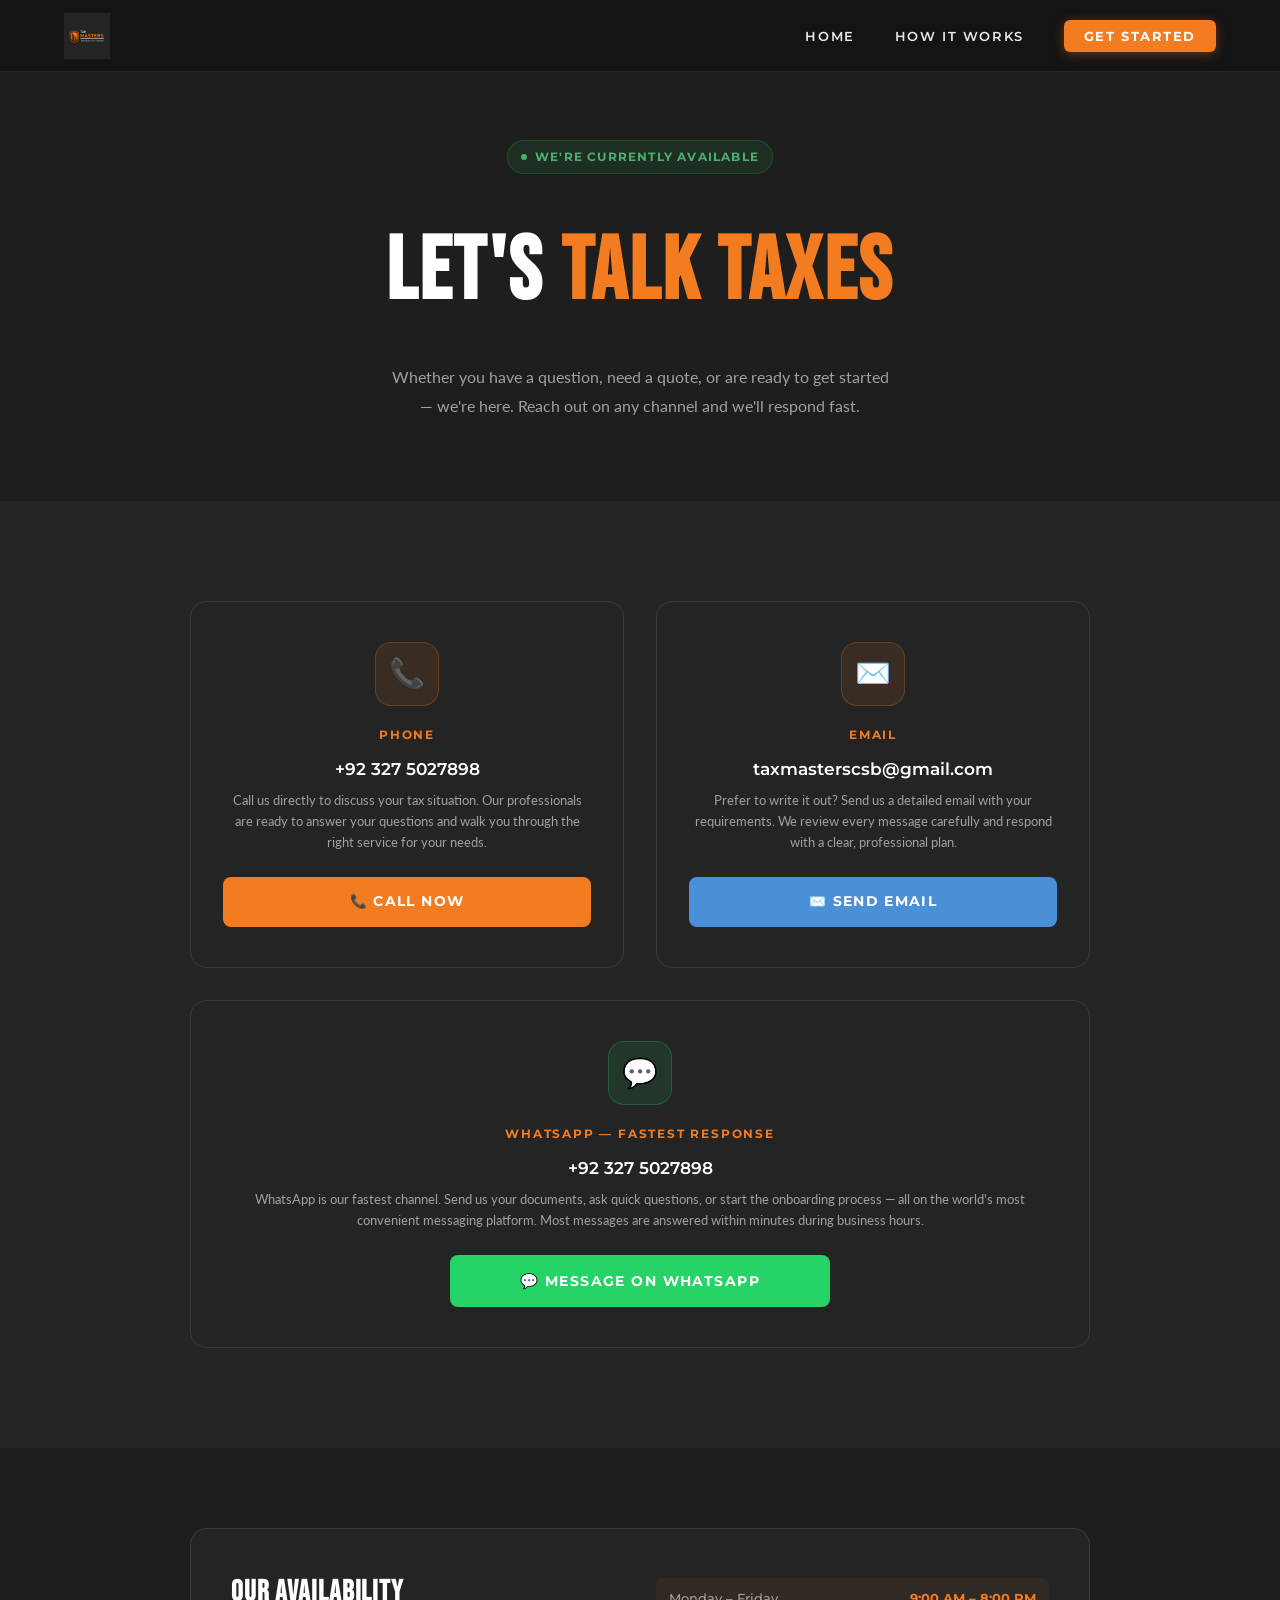
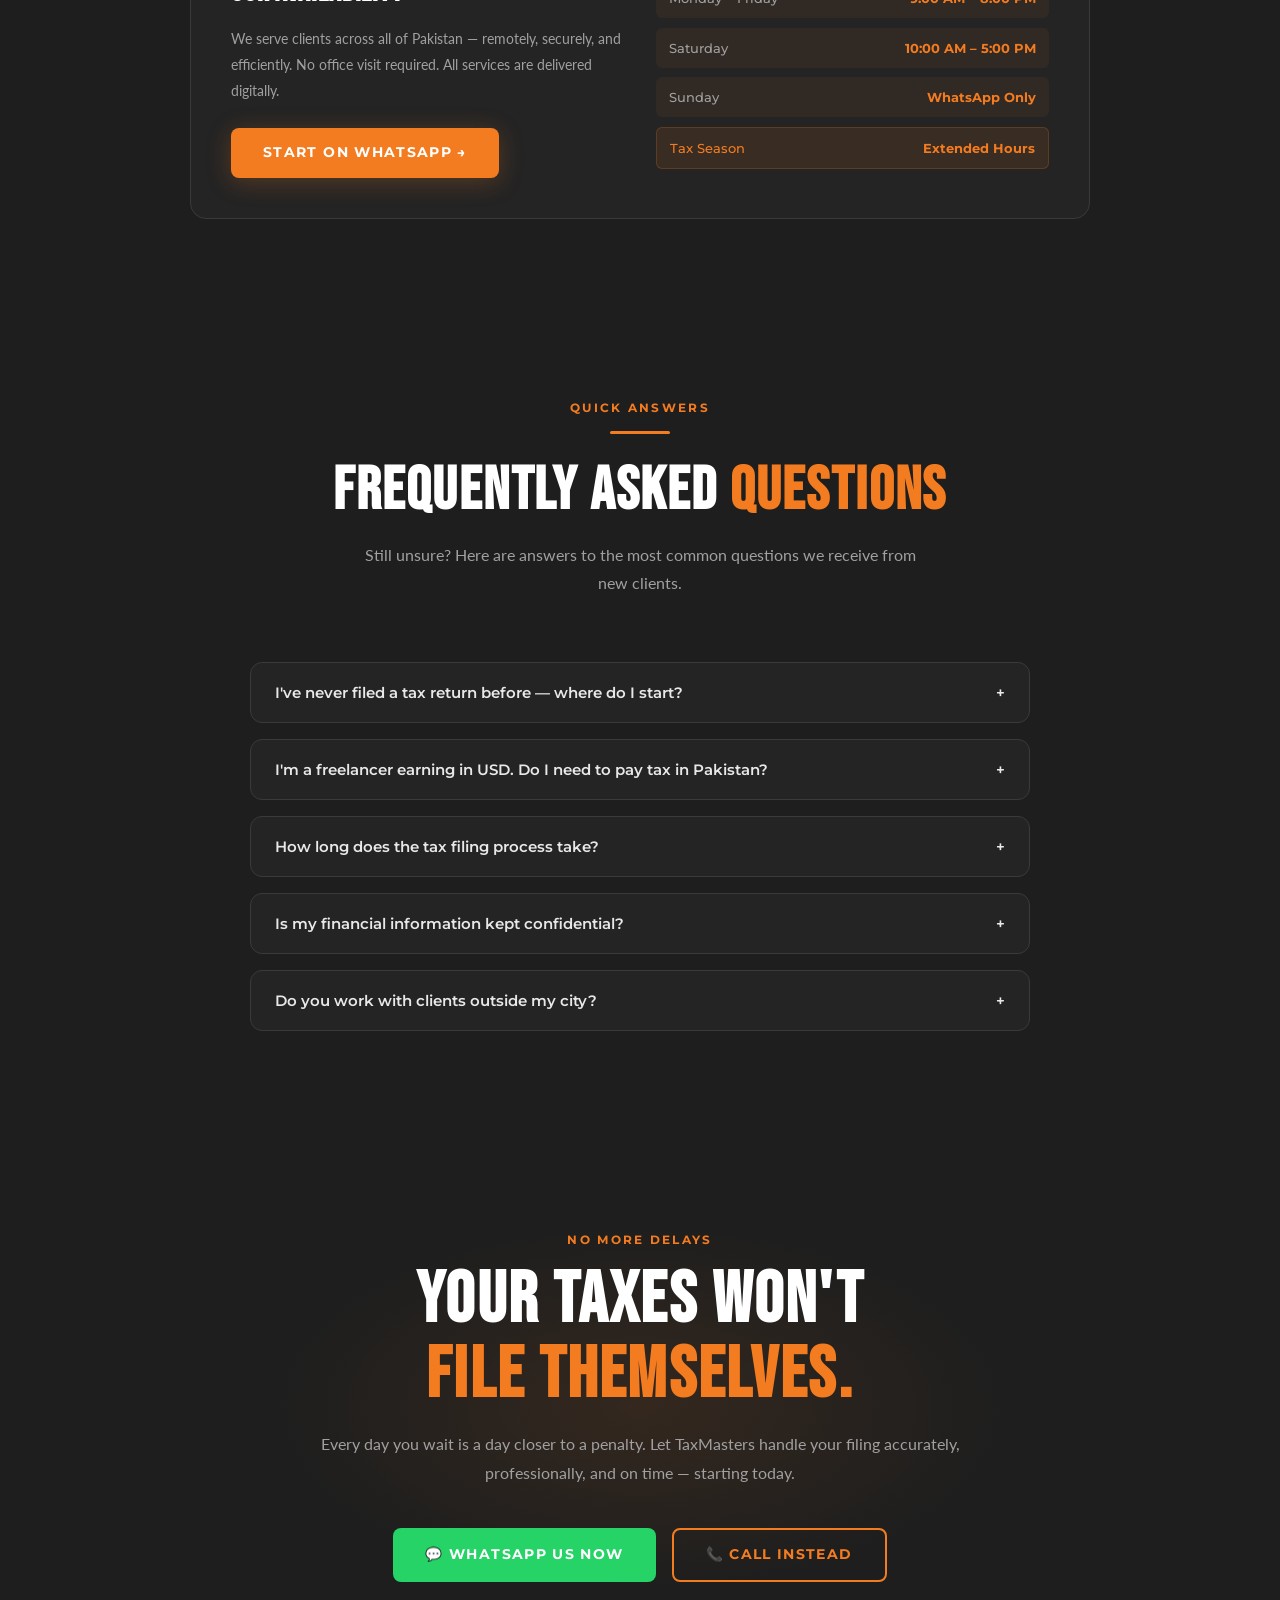
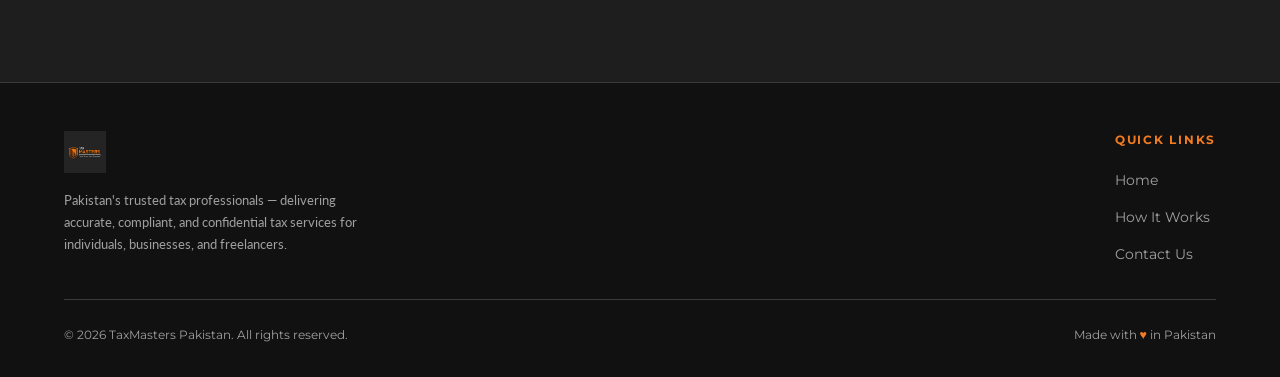
==== contact.html @ 6d9a025e "Add files via upload" ====
<!DOCTYPE html>
<html lang="en">
<head>
  <meta charset="UTF-8" />
  <meta name="viewport" content="width=device-width, initial-scale=1.0" />
  <meta name="description" content="Contact TaxMasters Pakistan — Reach us via phone, WhatsApp, or email for expert tax filing services." />
  <title>Contact Us — TaxMasters Pakistan</title>
  <link rel="stylesheet" href="styles.css" />
  <link rel="icon" type="image/png" href="logo.png" />
  <style>
    /* WhatsApp button pulse */
    @keyframes waPulse {
      0% { box-shadow: 0 0 0 0 rgba(37,211,102,0.5); }
      70% { box-shadow: 0 0 0 14px rgba(37,211,102,0); }
      100% { box-shadow: 0 0 0 0 rgba(37,211,102,0); }
    }

    .whatsapp-btn {
      background: #25d366 !important;
      animation: waPulse 2.5s infinite;
    }

    .whatsapp-btn:hover {
      background: #1ebe5a !important;
      filter: brightness(1.05);
    }

    .phone-btn {
      background: var(--orange) !important;
    }

    .email-btn {
      background: #4a90d9 !important;
    }

    .email-btn:hover { background: #3a7fc1 !important; }

    .contact-section { background: var(--charcoal-mid); }

    /* Map placeholder */
    .location-card {
      background: var(--card-bg);
      border: 1px solid var(--border);
      border-radius: 16px;
      overflow: hidden;
      max-width: 900px;
      margin: 0 auto;
    }

    .location-inner {
      padding: 2.5rem;
      display: grid;
      grid-template-columns: 1fr 1fr;
      gap: 2rem;
      align-items: center;
    }

    .location-info h3 {
      font-family: var(--font-display);
      font-size: 1.8rem;
      color: var(--white);
      letter-spacing: 0.03em;
      margin-bottom: 0.5rem;
    }

    .location-info p {
      font-family: var(--font-text);
      font-size: 0.9rem;
      color: var(--muted);
      line-height: 1.8;
      margin-bottom: 1.5rem;
    }

    .availability-list {
      display: flex;
      flex-direction: column;
      gap: 0.6rem;
    }

    .avail-item {
      display: flex;
      justify-content: space-between;
      align-items: center;
      padding: 0.55rem 0.8rem;
      background: rgba(244,124,32,0.06);
      border-radius: 6px;
      font-size: 0.82rem;
    }

    .avail-item .day { color: var(--muted); font-weight: 500; }
    .avail-item .time { color: var(--orange); font-weight: 700; }

    .online-badge {
      display: inline-flex;
      align-items: center;
      gap: 0.5rem;
      background: rgba(40,167,69,0.12);
      border: 1px solid rgba(40,167,69,0.25);
      color: #4caf70;
      font-size: 0.75rem;
      font-weight: 700;
      letter-spacing: 0.1em;
      text-transform: uppercase;
      padding: 0.35rem 0.8rem;
      border-radius: 50px;
      margin-bottom: 1.5rem;
    }

    .online-dot {
      width: 6px; height: 6px;
      background: #4caf70;
      border-radius: 50%;
      animation: pulse 1.5s infinite;
    }

    @media (max-width: 640px) {
      .location-inner { grid-template-columns: 1fr; }
    }

    /* FAQ */
    .faq-section { background: var(--charcoal); }

    .faq-list {
      max-width: 780px;
      margin: 0 auto;
      display: flex;
      flex-direction: column;
      gap: 1rem;
    }

    .faq-item {
      background: var(--card-bg);
      border: 1px solid var(--border);
      border-radius: 12px;
      overflow: hidden;
      transition: border-color 0.3s;
    }

    .faq-item.open { border-color: rgba(244,124,32,0.3); }

    .faq-question {
      width: 100%;
      background: transparent;
      border: none;
      cursor: pointer;
      padding: 1.25rem 1.5rem;
      display: flex;
      justify-content: space-between;
      align-items: center;
      text-align: left;
      gap: 1rem;
    }

    .faq-question span {
      font-family: var(--font-body);
      font-size: 0.95rem;
      font-weight: 600;
      color: var(--off-white);
    }

    .faq-arrow {
      color: var(--orange);
      font-size: 1.1rem;
      transition: transform 0.3s;
      flex-shrink: 0;
    }

    .faq-item.open .faq-arrow { transform: rotate(45deg); }

    .faq-answer {
      max-height: 0;
      overflow: hidden;
      transition: max-height 0.4s ease;
    }

    .faq-item.open .faq-answer { max-height: 200px; }

    .faq-answer p {
      padding: 0 1.5rem 1.25rem;
      font-family: var(--font-text);
      font-size: 0.87rem;
      color: var(--muted);
      line-height: 1.8;
    }
  </style>
</head>
<body>

  <!-- ===== NAVBAR ===== -->
  <nav>
    <a href="index.html" class="nav-logo">
      <img src="logo.png" alt="TaxMasters Pakistan Logo" />
    </a>
    <ul class="nav-links">
      <li><a href="index.html">Home</a></li>
      <li><a href="how.html">How It Works</a></li>
      <li><a href="contact.html" class="active nav-cta">Get Started</a></li>
    </ul>
    <button class="hamburger" aria-label="Toggle navigation">
      <span></span><span></span><span></span>
    </button>
  </nav>

  <div class="mobile-nav">
    <a href="index.html">Home</a>
    <a href="how.html">How It Works</a>
    <a href="contact.html" class="nav-cta">Get Started →</a>
  </div>

  <!-- ===== HERO ===== -->
  <div class="contact-hero">
    <div class="online-badge">
      <span class="online-dot"></span>
      We're Currently Available
    </div>
    <h1>LET'S <span class="highlight">TALK TAXES</span></h1>
    <p>Whether you have a question, need a quote, or are ready to get started — we're here. Reach out on any channel and we'll respond fast.</p>
  </div>

  <!-- ===== CONTACT CARDS ===== -->
  <section class="contact-section">
    <div class="contact-grid reveal" style="max-width: 900px; margin: 0 auto;">

      <div class="contact-card">
        <div class="contact-card-icon">📞</div>
        <h3>Phone</h3>
        <div class="contact-value">+92 327 5027898</div>
        <div class="contact-desc">Call us directly to discuss your tax situation. Our professionals are ready to answer your questions and walk you through the right service for your needs.</div>
        <a href="tel:+923275027898" class="btn phone-btn" style="background: var(--orange); color: white; width:100%; justify-content:center;">
          📞 Call Now
        </a>
      </div>

      <div class="contact-card">
        <div class="contact-card-icon">✉️</div>
        <h3>Email</h3>
        <div class="contact-value">taxmasterscsb@gmail.com</div>
        <div class="contact-desc">Prefer to write it out? Send us a detailed email with your requirements. We review every message carefully and respond with a clear, professional plan.</div>
        <a href="mailto:taxmasterscsb@gmail.com" class="btn email-btn" style="background: #4a90d9; color: white; width:100%; justify-content:center;">
          ✉️ Send Email
        </a>
      </div>

      <div class="contact-card wide whatsapp-card">
        <div class="contact-card-icon" style="background: rgba(37,211,102,0.1); border-color: rgba(37,211,102,0.25);">💬</div>
        <h3>WhatsApp — Fastest Response</h3>
        <div class="contact-value">+92 327 5027898</div>
        <div class="contact-desc">WhatsApp is our fastest channel. Send us your documents, ask quick questions, or start the onboarding process — all on the world's most convenient messaging platform. Most messages are answered within minutes during business hours.</div>
        <a href="https://wa.me/923275027898?text=Hello%20TaxMasters!%20I%20need%20help%20with%20my%20taxes." target="_blank" rel="noopener" class="btn whatsapp-btn" style="color: white; width: 100%; max-width: 380px; margin: 0 auto; justify-content: center; font-size: 0.9rem;">
          💬 Message on WhatsApp
        </a>
      </div>

    </div>
  </section>

  <!-- ===== AVAILABILITY ===== -->
  <section style="background: var(--charcoal); padding: 80px 5%;">
    <div class="location-card reveal">
      <div class="location-inner">
        <div class="location-info">
          <h3>OUR AVAILABILITY</h3>
          <p>We serve clients across all of Pakistan — remotely, securely, and efficiently. No office visit required. All services are delivered digitally.</p>
          <a href="https://wa.me/923275027898" target="_blank" class="btn btn-primary">Start on WhatsApp &rarr;</a>
        </div>
        <div>
          <div class="availability-list">
            <div class="avail-item">
              <span class="day">Monday – Friday</span>
              <span class="time">9:00 AM – 8:00 PM</span>
            </div>
            <div class="avail-item">
              <span class="day">Saturday</span>
              <span class="time">10:00 AM – 5:00 PM</span>
            </div>
            <div class="avail-item">
              <span class="day">Sunday</span>
              <span class="time">WhatsApp Only</span>
            </div>
            <div class="avail-item" style="background: rgba(244,124,32,0.1); border: 1px solid rgba(244,124,32,0.2);">
              <span class="day" style="color: var(--orange);">Tax Season</span>
              <span class="time">Extended Hours</span>
            </div>
          </div>
        </div>
      </div>
    </div>
  </section>

  <!-- ===== FAQ ===== -->
  <section class="faq-section">
    <div class="section-header reveal">
      <span class="section-label">Quick Answers</span>
      <div class="accent-line"></div>
      <h2>Frequently Asked <span class="highlight">Questions</span></h2>
      <p>Still unsure? Here are answers to the most common questions we receive from new clients.</p>
    </div>

    <div class="faq-list reveal">
      <div class="faq-item">
        <button class="faq-question" onclick="toggleFaq(this)">
          <span>I've never filed a tax return before — where do I start?</span>
          <span class="faq-arrow">+</span>
        </button>
        <div class="faq-answer">
          <p>Don't worry — this is exactly the situation we handle most. Contact us via WhatsApp or phone and we'll walk you through IRIS registration, ATL inclusion, and your first return filing from scratch. We make it simple.</p>
        </div>
      </div>

      <div class="faq-item">
        <button class="faq-question" onclick="toggleFaq(this)">
          <span>I'm a freelancer earning in USD. Do I need to pay tax in Pakistan?</span>
          <span class="faq-arrow">+</span>
        </button>
        <div class="faq-answer">
          <p>Yes, but Pakistan offers significant tax incentives for IT exporters and freelancers registered with PSEB. We'll help you register, declare your income correctly, and minimize your tax liability — legally.</p>
        </div>
      </div>

      <div class="faq-item">
        <button class="faq-question" onclick="toggleFaq(this)">
          <span>How long does the tax filing process take?</span>
          <span class="faq-arrow">+</span>
        </button>
        <div class="faq-answer">
          <p>For most individual returns, the entire process — from document submission to confirmation — is completed within 24–72 hours. Business returns may take slightly longer depending on complexity.</p>
        </div>
      </div>

      <div class="faq-item">
        <button class="faq-question" onclick="toggleFaq(this)">
          <span>Is my financial information kept confidential?</span>
          <span class="faq-arrow">+</span>
        </button>
        <div class="faq-answer">
          <p>Absolutely. Client confidentiality is a cornerstone of our practice. Your documents and financial data are never shared with any third party, and we maintain strict data security protocols throughout the engagement.</p>
        </div>
      </div>

      <div class="faq-item">
        <button class="faq-question" onclick="toggleFaq(this)">
          <span>Do you work with clients outside my city?</span>
          <span class="faq-arrow">+</span>
        </button>
        <div class="faq-answer">
          <p>Yes — we work with clients across all of Pakistan entirely online. All document sharing, communication, and delivery happens digitally, so your location is never a barrier to getting expert tax help.</p>
        </div>
      </div>
    </div>
  </section>

  <!-- ===== CTA ===== -->
  <section class="cta-section">
    <div class="cta-inner reveal">
      <span class="section-label">No More Delays</span>
      <h2>Your Taxes Won't<br><span class="highlight">File Themselves.</span></h2>
      <p>Every day you wait is a day closer to a penalty. Let TaxMasters handle your filing accurately, professionally, and on time — starting today.</p>
      <div class="cta-buttons">
        <a href="https://wa.me/923275027898?text=Hello%20TaxMasters!%20I%20need%20help%20with%20my%20taxes." target="_blank" class="btn whatsapp-btn" style="color:white;">💬 WhatsApp Us Now</a>
        <a href="tel:+923275027898" class="btn btn-outline">📞 Call Instead</a>
      </div>
    </div>
  </section>

  <!-- ===== FOOTER ===== -->
  <footer>
    <div class="footer-inner">
      <div class="footer-brand">
        <img src="logo.png" alt="TaxMasters Pakistan" />
        <p>Pakistan's trusted tax professionals — delivering accurate, compliant, and confidential tax services for individuals, businesses, and freelancers.</p>
      </div>
      <div class="footer-links">
        <h4>Quick Links</h4>
        <ul>
          <li><a href="index.html">Home</a></li>
          <li><a href="how.html">How It Works</a></li>
          <li><a href="contact.html">Contact Us</a></li>
        </ul>
      </div>
    </div>
    <div class="footer-bottom">
      <p>© 2026 TaxMasters Pakistan. All rights reserved.</p>
      <p>Made with <span>♥</span> in Pakistan</p>
    </div>
  </footer>

  <script src="script.js"></script>
  <script>
    function toggleFaq(btn) {
      const item = btn.closest('.faq-item');
      const isOpen = item.classList.contains('open');
      // Close all
      document.querySelectorAll('.faq-item').forEach(el => el.classList.remove('open'));
      // Open clicked if it wasn't open
      if (!isOpen) item.classList.add('open');
    }
  </script>
</body>
</html>
---- styles.css ----
@import url('https://fonts.googleapis.com/css2?family=Bebas+Neue&family=Montserrat:wght@300;400;500;600;700;800&family=Lato:ital,wght@0,300;0,400;0,700;1,300&display=swap');

/* ========== CSS VARIABLES ========== */
:root {
  --orange: #f47c20;
  --orange-dark: #d4660e;
  --orange-light: #ff9a4d;
  --charcoal: #1e1e1e;
  --charcoal-mid: #252525;
  --charcoal-light: #2e2e2e;
  --card-bg: #242424;
  --border: #3a3a3a;
  --white: #ffffff;
  --off-white: #e8e8e8;
  --muted: #a0a0a0;
  --success: #28a745;
  --font-display: 'Bebas Neue', sans-serif;
  --font-body: 'Montserrat', sans-serif;
  --font-text: 'Lato', sans-serif;
  --shadow: 0 8px 32px rgba(0,0,0,0.4);
  --shadow-orange: 0 4px 24px rgba(244,124,32,0.25);
  --radius: 12px;
  --transition: all 0.35s cubic-bezier(0.25, 0.8, 0.25, 1);
}

/* ========== RESET & BASE ========== */
*, *::before, *::after { box-sizing: border-box; margin: 0; padding: 0; }

html { scroll-behavior: smooth; font-size: 16px; }

body {
  background-color: var(--charcoal);
  color: var(--off-white);
  font-family: var(--font-body);
  line-height: 1.7;
  overflow-x: hidden;
}

img { max-width: 100%; display: block; }
a { text-decoration: none; color: inherit; }
ul { list-style: none; }

/* ========== SCROLLBAR ========== */
::-webkit-scrollbar { width: 6px; }
::-webkit-scrollbar-track { background: var(--charcoal); }
::-webkit-scrollbar-thumb { background: var(--orange); border-radius: 3px; }

/* ========== SELECTION ========== */
::selection { background: var(--orange); color: var(--white); }

/* ========== NOISE TEXTURE OVERLAY ========== */
body::before {
  content: '';
  position: fixed;
  inset: 0;
  background-image: url("data:image/svg+xml,%3Csvg viewBox='0 0 256 256' xmlns='http://www.w3.org/2000/svg'%3E%3Cfilter id='noise'%3E%3CfeTurbulence type='fractalNoise' baseFrequency='0.9' numOctaves='4' stitchTiles='stitch'/%3E%3C/filter%3E%3Crect width='100%25' height='100%25' filter='url(%23noise)' opacity='0.04'/%3E%3C/svg%3E");
  pointer-events: none;
  z-index: 0;
  opacity: 0.4;
}

/* ========== NAVBAR ========== */
nav {
  position: fixed;
  top: 0; left: 0; right: 0;
  z-index: 1000;
  background: rgba(20, 20, 20, 0.92);
  backdrop-filter: blur(16px);
  -webkit-backdrop-filter: blur(16px);
  border-bottom: 1px solid rgba(244,124,32,0.15);
  padding: 0 5%;
  display: flex;
  align-items: center;
  justify-content: space-between;
  height: 72px;
  transition: var(--transition);
}

nav.scrolled {
  height: 62px;
  background: rgba(15, 15, 15, 0.98);
  border-bottom-color: rgba(244,124,32,0.3);
}

.nav-logo img {
  height: 46px;
  width: auto;
  object-fit: contain;
  transition: var(--transition);
}

nav.scrolled .nav-logo img { height: 40px; }

.nav-links {
  display: flex;
  align-items: center;
  gap: 2.5rem;
}

.nav-links a {
  font-family: var(--font-body);
  font-weight: 600;
  font-size: 0.82rem;
  letter-spacing: 0.12em;
  text-transform: uppercase;
  color: var(--off-white);
  position: relative;
  transition: color 0.25s;
}

.nav-links a::after {
  content: '';
  position: absolute;
  bottom: -4px; left: 0;
  width: 0; height: 2px;
  background: var(--orange);
  transition: width 0.3s ease;
}

.nav-links a:hover,
.nav-links a.active { color: var(--orange); }
.nav-links a:hover::after,
.nav-links a.active::after { width: 100%; }

.nav-cta {
  background: var(--orange);
  color: var(--white) !important;
  padding: 0.5rem 1.25rem;
  border-radius: 6px;
  font-weight: 700 !important;
  transition: var(--transition) !important;
  box-shadow: 0 2px 12px rgba(244,124,32,0.35);
}

.nav-cta::after { display: none !important; }
.nav-cta:hover { background: var(--orange-dark) !important; transform: translateY(-1px); box-shadow: 0 4px 18px rgba(244,124,32,0.5) !important; }

/* Hamburger */
.hamburger {
  display: none;
  flex-direction: column;
  gap: 5px;
  cursor: pointer;
  padding: 6px;
  border: none;
  background: transparent;
  z-index: 1100;
}

.hamburger span {
  display: block;
  width: 26px; height: 2px;
  background: var(--off-white);
  border-radius: 2px;
  transition: var(--transition);
}

.hamburger.open span:nth-child(1) { transform: translateY(7px) rotate(45deg); }
.hamburger.open span:nth-child(2) { opacity: 0; transform: scaleX(0); }
.hamburger.open span:nth-child(3) { transform: translateY(-7px) rotate(-45deg); }

/* Mobile Nav */
.mobile-nav {
  display: none;
  position: fixed;
  top: 72px; left: 0; right: 0;
  background: rgba(15,15,15,0.98);
  backdrop-filter: blur(20px);
  padding: 2rem 5% 2.5rem;
  flex-direction: column;
  gap: 1.5rem;
  z-index: 999;
  border-bottom: 1px solid var(--border);
  transform: translateY(-10px);
  opacity: 0;
  transition: var(--transition);
}

.mobile-nav.open {
  display: flex;
  transform: translateY(0);
  opacity: 1;
}

.mobile-nav a {
  font-family: var(--font-body);
  font-weight: 600;
  font-size: 1.05rem;
  letter-spacing: 0.08em;
  text-transform: uppercase;
  color: var(--off-white);
  padding: 0.6rem 0;
  border-bottom: 1px solid var(--border);
  transition: color 0.2s;
}

.mobile-nav a:hover { color: var(--orange); }
.mobile-nav .nav-cta { border-radius: 8px; padding: 0.75rem 1.5rem; text-align: center; margin-top: 0.5rem; }

/* ========== ORANGE ACCENT LINE ========== */
.accent-line {
  display: inline-block;
  width: 60px; height: 3px;
  background: var(--orange);
  border-radius: 2px;
  margin-bottom: 1rem;
}

/* ========== SECTION LABEL ========== */
.section-label {
  font-family: var(--font-body);
  font-size: 0.72rem;
  font-weight: 700;
  letter-spacing: 0.2em;
  text-transform: uppercase;
  color: var(--orange);
  display: block;
  margin-bottom: 0.75rem;
}

/* ========== BUTTONS ========== */
.btn {
  display: inline-flex;
  align-items: center;
  gap: 0.5rem;
  font-family: var(--font-body);
  font-weight: 700;
  font-size: 0.85rem;
  letter-spacing: 0.1em;
  text-transform: uppercase;
  padding: 0.85rem 2rem;
  border-radius: 8px;
  cursor: pointer;
  border: none;
  transition: var(--transition);
}

.btn-primary {
  background: var(--orange);
  color: var(--white);
  box-shadow: var(--shadow-orange);
}

.btn-primary:hover {
  background: var(--orange-dark);
  transform: translateY(-2px);
  box-shadow: 0 8px 28px rgba(244,124,32,0.45);
}

.btn-outline {
  background: transparent;
  color: var(--orange);
  border: 2px solid var(--orange);
}

.btn-outline:hover {
  background: var(--orange);
  color: var(--white);
  transform: translateY(-2px);
}

/* ========== HERO ========== */
.hero {
  min-height: 100vh;
  display: flex;
  align-items: center;
  position: relative;
  padding: 120px 5% 80px;
  overflow: hidden;
}

/* Animated bg grid */
.hero::before {
  content: '';
  position: absolute;
  inset: 0;
  background-image:
    linear-gradient(rgba(244,124,32,0.04) 1px, transparent 1px),
    linear-gradient(90deg, rgba(244,124,32,0.04) 1px, transparent 1px);
  background-size: 60px 60px;
  animation: gridPan 20s linear infinite;
}

@keyframes gridPan {
  0% { transform: translateY(0); }
  100% { transform: translateY(60px); }
}

/* Radial glow */
.hero::after {
  content: '';
  position: absolute;
  top: -200px; right: -200px;
  width: 700px; height: 700px;
  background: radial-gradient(circle, rgba(244,124,32,0.12) 0%, transparent 65%);
  pointer-events: none;
}

.hero-content {
  position: relative;
  z-index: 1;
  max-width: 700px;
}

.hero-badge {
  display: inline-flex;
  align-items: center;
  gap: 0.5rem;
  background: rgba(244,124,32,0.12);
  border: 1px solid rgba(244,124,32,0.3);
  color: var(--orange);
  font-size: 0.75rem;
  font-weight: 700;
  letter-spacing: 0.15em;
  text-transform: uppercase;
  padding: 0.4rem 1rem;
  border-radius: 50px;
  margin-bottom: 1.5rem;
  animation: fadeInUp 0.6s ease both;
}

.hero-badge .dot {
  width: 6px; height: 6px;
  background: var(--orange);
  border-radius: 50%;
  animation: pulse 1.5s infinite;
}

@keyframes pulse {
  0%, 100% { opacity: 1; transform: scale(1); }
  50% { opacity: 0.4; transform: scale(0.7); }
}

.hero h1 {
  font-family: var(--font-display);
  font-size: clamp(3.2rem, 8vw, 6.5rem);
  line-height: 1;
  letter-spacing: 0.02em;
  color: var(--white);
  margin-bottom: 0.3rem;
  animation: fadeInUp 0.7s 0.1s ease both;
}

.hero h1 .highlight { color: var(--orange); }

.hero-sub {
  font-family: var(--font-display);
  font-size: clamp(1.5rem, 3.5vw, 2.8rem);
  letter-spacing: 0.05em;
  color: var(--muted);
  margin-bottom: 1.5rem;
  animation: fadeInUp 0.7s 0.2s ease both;
}

.hero-desc {
  font-family: var(--font-text);
  font-size: 1.05rem;
  font-weight: 300;
  color: var(--muted);
  max-width: 560px;
  line-height: 1.85;
  margin-bottom: 2.5rem;
  animation: fadeInUp 0.7s 0.3s ease both;
}

.hero-desc strong { color: var(--off-white); font-weight: 700; }

.hero-btns {
  display: flex;
  gap: 1rem;
  flex-wrap: wrap;
  animation: fadeInUp 0.7s 0.4s ease both;
}

.hero-stats {
  display: flex;
  gap: 2.5rem;
  margin-top: 3.5rem;
  padding-top: 2rem;
  border-top: 1px solid var(--border);
  animation: fadeInUp 0.7s 0.5s ease both;
  flex-wrap: wrap;
}

.stat-item {
  text-align: left;
  min-width: 0;
}

.stat-number {
  font-family: var(--font-display);
  font-size: clamp(1.5rem, 2.5vw, 2.2rem);
  color: var(--orange);
  line-height: 1;
  letter-spacing: 0.03em;
  white-space: nowrap;
}

.stat-label {
  font-size: 0.68rem;
  font-weight: 600;
  letter-spacing: 0.1em;
  text-transform: uppercase;
  color: var(--muted);
  margin-top: 0.4rem;
  line-height: 1.4;
  max-width: 160px;
}

/* Hero floating card */
.hero-visual {
  position: absolute;
  right: 5%;
  top: 50%;
  transform: translateY(-50%);
  z-index: 1;
  animation: float 4s ease-in-out infinite, fadeInRight 0.8s 0.4s ease both;
}

@keyframes float {
  0%, 100% { transform: translateY(-50%) translateY(0); }
  50% { transform: translateY(-50%) translateY(-18px); }
}

@keyframes fadeInRight {
  from { opacity: 0; transform: translateY(-50%) translateX(40px); }
  to { opacity: 1; transform: translateY(-50%) translateX(0); }
}

.shield-card {
  width: 340px;
  background: var(--card-bg);
  border: 1px solid var(--border);
  border-radius: 20px;
  padding: 2rem;
  box-shadow: 0 30px 80px rgba(0,0,0,0.5), 0 0 0 1px rgba(244,124,32,0.08);
}

.shield-card-title {
  font-size: 0.7rem;
  font-weight: 700;
  letter-spacing: 0.15em;
  text-transform: uppercase;
  color: var(--orange);
  margin-bottom: 1.2rem;
}

.shield-feature {
  display: flex;
  align-items: center;
  gap: 0.85rem;
  padding: 0.75rem 0;
  border-bottom: 1px solid var(--border);
}

.shield-feature:last-child { border-bottom: none; }

.shield-icon {
  width: 36px; height: 36px;
  background: rgba(244,124,32,0.12);
  border-radius: 8px;
  display: flex;
  align-items: center;
  justify-content: center;
  font-size: 1rem;
  flex-shrink: 0;
}

.shield-feature-text {
  font-size: 0.85rem;
  font-weight: 500;
  color: var(--off-white);
}

/* ========== SECTION BASE ========== */
section { padding: 100px 5%; position: relative; }

.section-header {
  text-align: center;
  margin-bottom: 4rem;
}

.section-header h2 {
  font-family: var(--font-display);
  font-size: clamp(2.2rem, 5vw, 3.8rem);
  letter-spacing: 0.03em;
  color: var(--white);
  line-height: 1.1;
  margin-bottom: 1rem;
}

.section-header h2 .highlight { color: var(--orange); }

.section-header p {
  font-family: var(--font-text);
  font-size: 1rem;
  color: var(--muted);
  max-width: 580px;
  margin: 0 auto;
  line-height: 1.8;
}

/* ========== SERVICES SECTION ========== */
.services-section { background: var(--charcoal-mid); }

.services-grid {
  display: grid;
  grid-template-columns: repeat(auto-fit, minmax(270px, 1fr));
  gap: 1.5rem;
}

.service-card {
  background: var(--card-bg);
  border: 1px solid var(--border);
  border-radius: var(--radius);
  padding: 2rem;
  transition: var(--transition);
  position: relative;
  overflow: hidden;
  cursor: default;
}

.service-card::before {
  content: '';
  position: absolute;
  top: 0; left: 0; right: 0;
  height: 3px;
  background: var(--orange);
  transform: scaleX(0);
  transform-origin: left;
  transition: transform 0.4s ease;
}

.service-card:hover {
  transform: translateY(-6px);
  border-color: rgba(244,124,32,0.3);
  box-shadow: var(--shadow), var(--shadow-orange);
}

.service-card:hover::before { transform: scaleX(1); }

.service-icon {
  width: 54px; height: 54px;
  background: rgba(244,124,32,0.1);
  border: 1px solid rgba(244,124,32,0.2);
  border-radius: 12px;
  display: flex;
  align-items: center;
  justify-content: center;
  font-size: 1.5rem;
  margin-bottom: 1.2rem;
  transition: var(--transition);
}

.service-card:hover .service-icon {
  background: rgba(244,124,32,0.2);
  transform: scale(1.1);
}

.service-card h3 {
  font-family: var(--font-body);
  font-weight: 700;
  font-size: 1.05rem;
  color: var(--white);
  margin-bottom: 0.75rem;
}

.service-card p {
  font-family: var(--font-text);
  font-size: 0.88rem;
  color: var(--muted);
  line-height: 1.75;
}

.service-tag {
  display: inline-block;
  margin-top: 1rem;
  font-size: 0.68rem;
  font-weight: 700;
  letter-spacing: 0.1em;
  text-transform: uppercase;
  color: var(--orange);
  padding: 0.25rem 0.65rem;
  background: rgba(244,124,32,0.08);
  border-radius: 4px;
}

/* ========== WHY CHOOSE US ========== */
.why-section { background: var(--charcoal); }

.why-grid {
  display: grid;
  grid-template-columns: 1fr 1fr;
  gap: 4rem;
  align-items: center;
}

.why-left h2 {
  font-family: var(--font-display);
  font-size: clamp(2.2rem, 5vw, 3.5rem);
  color: var(--white);
  line-height: 1.1;
  margin-bottom: 1rem;
}

.why-left h2 .highlight { color: var(--orange); }

.why-left p {
  font-family: var(--font-text);
  font-size: 0.95rem;
  color: var(--muted);
  line-height: 1.85;
  margin-bottom: 2rem;
}

.why-list { display: flex; flex-direction: column; gap: 1.2rem; }

.why-item {
  display: flex;
  align-items: flex-start;
  gap: 1rem;
  padding: 1.2rem;
  background: var(--card-bg);
  border: 1px solid var(--border);
  border-radius: var(--radius);
  transition: var(--transition);
}

.why-item:hover {
  border-color: rgba(244,124,32,0.3);
  transform: translateX(6px);
}

.why-check {
  width: 30px; height: 30px;
  background: var(--orange);
  border-radius: 50%;
  display: flex;
  align-items: center;
  justify-content: center;
  font-size: 0.8rem;
  flex-shrink: 0;
  margin-top: 2px;
}

.why-item-text h4 {
  font-size: 0.9rem;
  font-weight: 700;
  color: var(--white);
  margin-bottom: 0.25rem;
}

.why-item-text p {
  font-size: 0.82rem;
  color: var(--muted);
  margin: 0;
  line-height: 1.6;
}

/* Right side visual */
.why-right {
  position: relative;
  display: flex;
  align-items: center;
  justify-content: center;
}

.trust-card {
  background: var(--card-bg);
  border: 1px solid var(--border);
  border-radius: 20px;
  padding: 2.5rem;
  text-align: center;
  max-width: 320px;
  box-shadow: var(--shadow);
  position: relative;
  z-index: 1;
}

.trust-card::before {
  content: '';
  position: absolute;
  inset: -1px;
  border-radius: 21px;
  background: linear-gradient(135deg, rgba(244,124,32,0.3), transparent 60%);
  z-index: -1;
}

.trust-logo { font-size: 4rem; margin-bottom: 1rem; }

.trust-card h3 {
  font-family: var(--font-display);
  font-size: 1.8rem;
  color: var(--white);
  letter-spacing: 0.05em;
  margin-bottom: 0.5rem;
}

.trust-card p {
  font-family: var(--font-text);
  font-size: 0.85rem;
  color: var(--muted);
  font-style: italic;
  margin-bottom: 1.5rem;
}

.trust-badges {
  display: flex;
  flex-direction: column;
  gap: 0.6rem;
}

.trust-badge {
  display: flex;
  align-items: center;
  gap: 0.6rem;
  background: rgba(244,124,32,0.08);
  border: 1px solid rgba(244,124,32,0.15);
  border-radius: 8px;
  padding: 0.6rem 0.9rem;
  font-size: 0.78rem;
  font-weight: 600;
  color: var(--off-white);
}

/* ========== HOW IT WORKS ========== */
.process-section { background: var(--charcoal-mid); }

.process-steps {
  display: grid;
  grid-template-columns: repeat(4, 1fr);
  gap: 1.5rem;
  position: relative;
}

/* connecting line */
.process-steps::before {
  content: '';
  position: absolute;
  top: 38px;
  left: calc(12.5% + 1rem);
  right: calc(12.5% + 1rem);
  height: 2px;
  background: linear-gradient(90deg, var(--orange), rgba(244,124,32,0.2));
  z-index: 0;
}

.process-step {
  text-align: center;
  position: relative;
  z-index: 1;
}

.step-number {
  width: 76px; height: 76px;
  background: var(--card-bg);
  border: 2px solid var(--orange);
  border-radius: 50%;
  display: flex;
  align-items: center;
  justify-content: center;
  font-family: var(--font-display);
  font-size: 1.8rem;
  color: var(--orange);
  margin: 0 auto 1.5rem;
  position: relative;
  transition: var(--transition);
  box-shadow: 0 0 0 6px rgba(244,124,32,0.08);
}

.process-step:hover .step-number {
  background: var(--orange);
  color: var(--white);
  box-shadow: 0 0 0 8px rgba(244,124,32,0.15), var(--shadow-orange);
}

.process-step h3 {
  font-size: 0.95rem;
  font-weight: 700;
  color: var(--white);
  margin-bottom: 0.6rem;
}

.process-step p {
  font-family: var(--font-text);
  font-size: 0.82rem;
  color: var(--muted);
  line-height: 1.7;
}

/* ========== CTA SECTION ========== */
.cta-section {
  background: var(--charcoal);
  text-align: center;
  padding: 100px 5%;
  position: relative;
  overflow: hidden;
}

.cta-section::before {
  content: '';
  position: absolute;
  top: 50%; left: 50%;
  transform: translate(-50%, -50%);
  width: 800px; height: 400px;
  background: radial-gradient(ellipse, rgba(244,124,32,0.1) 0%, transparent 65%);
  pointer-events: none;
}

.cta-inner { position: relative; z-index: 1; max-width: 680px; margin: 0 auto; }

.cta-section h2 {
  font-family: var(--font-display);
  font-size: clamp(2.5rem, 6vw, 4.5rem);
  color: var(--white);
  letter-spacing: 0.03em;
  line-height: 1.05;
  margin-bottom: 1rem;
}

.cta-section h2 .highlight { color: var(--orange); }

.cta-section p {
  font-family: var(--font-text);
  font-size: 1rem;
  color: var(--muted);
  line-height: 1.8;
  margin-bottom: 2.5rem;
}

.cta-buttons { display: flex; gap: 1rem; justify-content: center; flex-wrap: wrap; }

/* ========== CONTACT PAGE ========== */
.contact-hero {
  padding: 140px 5% 80px;
  text-align: center;
  background: var(--charcoal);
  position: relative;
  overflow: hidden;
}

.contact-hero::after {
  content: '';
  position: absolute;
  bottom: -2px; left: 0; right: 0;
  height: 1px;
  background: linear-gradient(90deg, transparent, var(--orange), transparent);
}

.contact-hero h1 {
  font-family: var(--font-display);
  font-size: clamp(3rem, 7vw, 5.5rem);
  color: var(--white);
  letter-spacing: 0.03em;
  margin-bottom: 1rem;
}

.contact-hero h1 .highlight { color: var(--orange); }

.contact-hero p {
  font-family: var(--font-text);
  font-size: 1rem;
  color: var(--muted);
  max-width: 500px;
  margin: 0 auto;
  line-height: 1.8;
}

.contact-grid {
  display: grid;
  grid-template-columns: 1fr 1fr;
  gap: 2rem;
  max-width: 900px;
  margin: 0 auto;
}

.contact-card {
  background: var(--card-bg);
  border: 1px solid var(--border);
  border-radius: 16px;
  padding: 2.5rem 2rem;
  text-align: center;
  transition: var(--transition);
  position: relative;
  overflow: hidden;
}

.contact-card::before {
  content: '';
  position: absolute;
  bottom: 0; left: 0; right: 0;
  height: 3px;
  background: var(--orange);
  transform: scaleX(0);
  transition: transform 0.3s ease;
}

.contact-card:hover {
  transform: translateY(-6px);
  border-color: rgba(244,124,32,0.3);
  box-shadow: var(--shadow), var(--shadow-orange);
}

.contact-card:hover::before { transform: scaleX(1); }

.contact-card-icon {
  width: 64px; height: 64px;
  background: rgba(244,124,32,0.1);
  border: 1px solid rgba(244,124,32,0.25);
  border-radius: 16px;
  display: flex;
  align-items: center;
  justify-content: center;
  font-size: 1.8rem;
  margin: 0 auto 1.2rem;
}

.contact-card h3 {
  font-family: var(--font-body);
  font-weight: 700;
  font-size: 0.75rem;
  letter-spacing: 0.15em;
  text-transform: uppercase;
  color: var(--orange);
  margin-bottom: 0.6rem;
}

.contact-card .contact-value {
  font-family: var(--font-body);
  font-size: 1.05rem;
  font-weight: 600;
  color: var(--white);
  margin-bottom: 0.4rem;
}

.contact-card .contact-desc {
  font-family: var(--font-text);
  font-size: 0.82rem;
  color: var(--muted);
  margin-bottom: 1.5rem;
  line-height: 1.6;
}

.contact-card a.btn { width: 100%; justify-content: center; }

/* Wide card */
.contact-card.wide { grid-column: 1 / -1; }

/* ========== FOOTER ========== */
footer {
  background: #111;
  border-top: 1px solid var(--border);
  padding: 3rem 5% 2rem;
}

.footer-inner {
  display: grid;
  grid-template-columns: 1fr auto;
  gap: 3rem;
  align-items: start;
  margin-bottom: 2rem;
}

.footer-brand img { height: 42px; margin-bottom: 1rem; }

.footer-brand p {
  font-family: var(--font-text);
  font-size: 0.82rem;
  color: var(--muted);
  max-width: 300px;
  line-height: 1.7;
}

.footer-links h4 {
  font-size: 0.72rem;
  font-weight: 700;
  letter-spacing: 0.15em;
  text-transform: uppercase;
  color: var(--orange);
  margin-bottom: 1rem;
}

.footer-links ul { display: flex; flex-direction: column; gap: 0.6rem; }

.footer-links a {
  font-size: 0.85rem;
  color: var(--muted);
  transition: color 0.2s;
}

.footer-links a:hover { color: var(--orange); }

.footer-bottom {
  padding-top: 1.5rem;
  border-top: 1px solid var(--border);
  display: flex;
  justify-content: space-between;
  align-items: center;
  flex-wrap: wrap;
  gap: 0.5rem;
}

.footer-bottom p {
  font-size: 0.78rem;
  color: var(--muted);
}

.footer-bottom span { color: var(--orange); }

/* ========== HOW PAGE ========== */
.how-hero {
  padding: 140px 5% 80px;
  text-align: center;
  background: var(--charcoal);
  position: relative;
  overflow: hidden;
}

.how-hero::after {
  content: '';
  position: absolute;
  bottom: -2px; left: 0; right: 0;
  height: 1px;
  background: linear-gradient(90deg, transparent, var(--orange), transparent);
}

.how-hero h1 {
  font-family: var(--font-display);
  font-size: clamp(3rem, 7vw, 5.5rem);
  color: var(--white);
  letter-spacing: 0.03em;
  margin-bottom: 1rem;
}

.how-hero h1 .highlight { color: var(--orange); }

.how-hero p {
  font-family: var(--font-text);
  font-size: 1rem;
  color: var(--muted);
  max-width: 520px;
  margin: 0 auto;
  line-height: 1.8;
}

.how-steps-section { background: var(--charcoal-mid); }

.how-steps-list {
  display: flex;
  flex-direction: column;
  gap: 2rem;
  max-width: 820px;
  margin: 0 auto;
}

.how-step {
  display: grid;
  grid-template-columns: auto 1fr;
  gap: 2rem;
  align-items: flex-start;
  background: var(--card-bg);
  border: 1px solid var(--border);
  border-radius: 16px;
  padding: 2rem 2.5rem;
  transition: var(--transition);
  position: relative;
  overflow: hidden;
}

.how-step::before {
  content: '';
  position: absolute;
  left: 0; top: 0; bottom: 0;
  width: 4px;
  background: var(--orange);
  transform: scaleY(0);
  transform-origin: top;
  transition: transform 0.4s ease;
}

.how-step:hover {
  border-color: rgba(244,124,32,0.3);
  transform: translateX(6px);
  box-shadow: var(--shadow);
}

.how-step:hover::before { transform: scaleY(1); }

.how-step-num {
  font-family: var(--font-display);
  font-size: 4rem;
  line-height: 1;
  color: rgba(244,124,32,0.15);
  letter-spacing: -0.02em;
  min-width: 70px;
  text-align: center;
  transition: color 0.3s;
}

.how-step:hover .how-step-num { color: rgba(244,124,32,0.35); }

.how-step-content h3 {
  font-family: var(--font-body);
  font-size: 1.1rem;
  font-weight: 700;
  color: var(--white);
  margin-bottom: 0.5rem;
}

.how-step-content p {
  font-family: var(--font-text);
  font-size: 0.9rem;
  color: var(--muted);
  line-height: 1.8;
}

.how-step-tag {
  display: inline-block;
  margin-top: 0.8rem;
  font-size: 0.68rem;
  font-weight: 700;
  letter-spacing: 0.1em;
  text-transform: uppercase;
  color: var(--orange);
  padding: 0.2rem 0.6rem;
  background: rgba(244,124,32,0.08);
  border-radius: 4px;
}

/* ========== ANIMATIONS ========== */
@keyframes fadeInUp {
  from { opacity: 0; transform: translateY(30px); }
  to { opacity: 1; transform: translateY(0); }
}

.reveal {
  opacity: 0;
  transform: translateY(30px);
  transition: opacity 0.6s ease, transform 0.6s ease;
}

.reveal.visible {
  opacity: 1;
  transform: translateY(0);
}

/* ========== RESPONSIVE ========== */
@media (max-width: 1024px) {
  .hero-visual { display: none; }
  .why-grid { grid-template-columns: 1fr; }
  .why-right { display: none; }
  .process-steps { grid-template-columns: repeat(2, 1fr); }
  .process-steps::before { display: none; }
}

@media (max-width: 768px) {
  .nav-links { display: none; }
  .hamburger { display: flex; }
  section { padding: 70px 5%; }
  .hero { padding: 110px 5% 70px; }
  .hero-stats { gap: 2rem; }
  .services-grid { grid-template-columns: 1fr; }
  .process-steps { grid-template-columns: 1fr; }
  .contact-grid { grid-template-columns: 1fr; }
  .contact-card.wide { grid-column: 1; }
  .footer-inner { grid-template-columns: 1fr; gap: 2rem; }
  .footer-bottom { flex-direction: column; text-align: center; }
}

@media (max-width: 480px) {
  .hero h1 { font-size: 2.8rem; }
  .hero-btns { flex-direction: column; }
  .cta-buttons { flex-direction: column; align-items: center; }
  .hero-stats { flex-direction: column; gap: 1.5rem; }
}
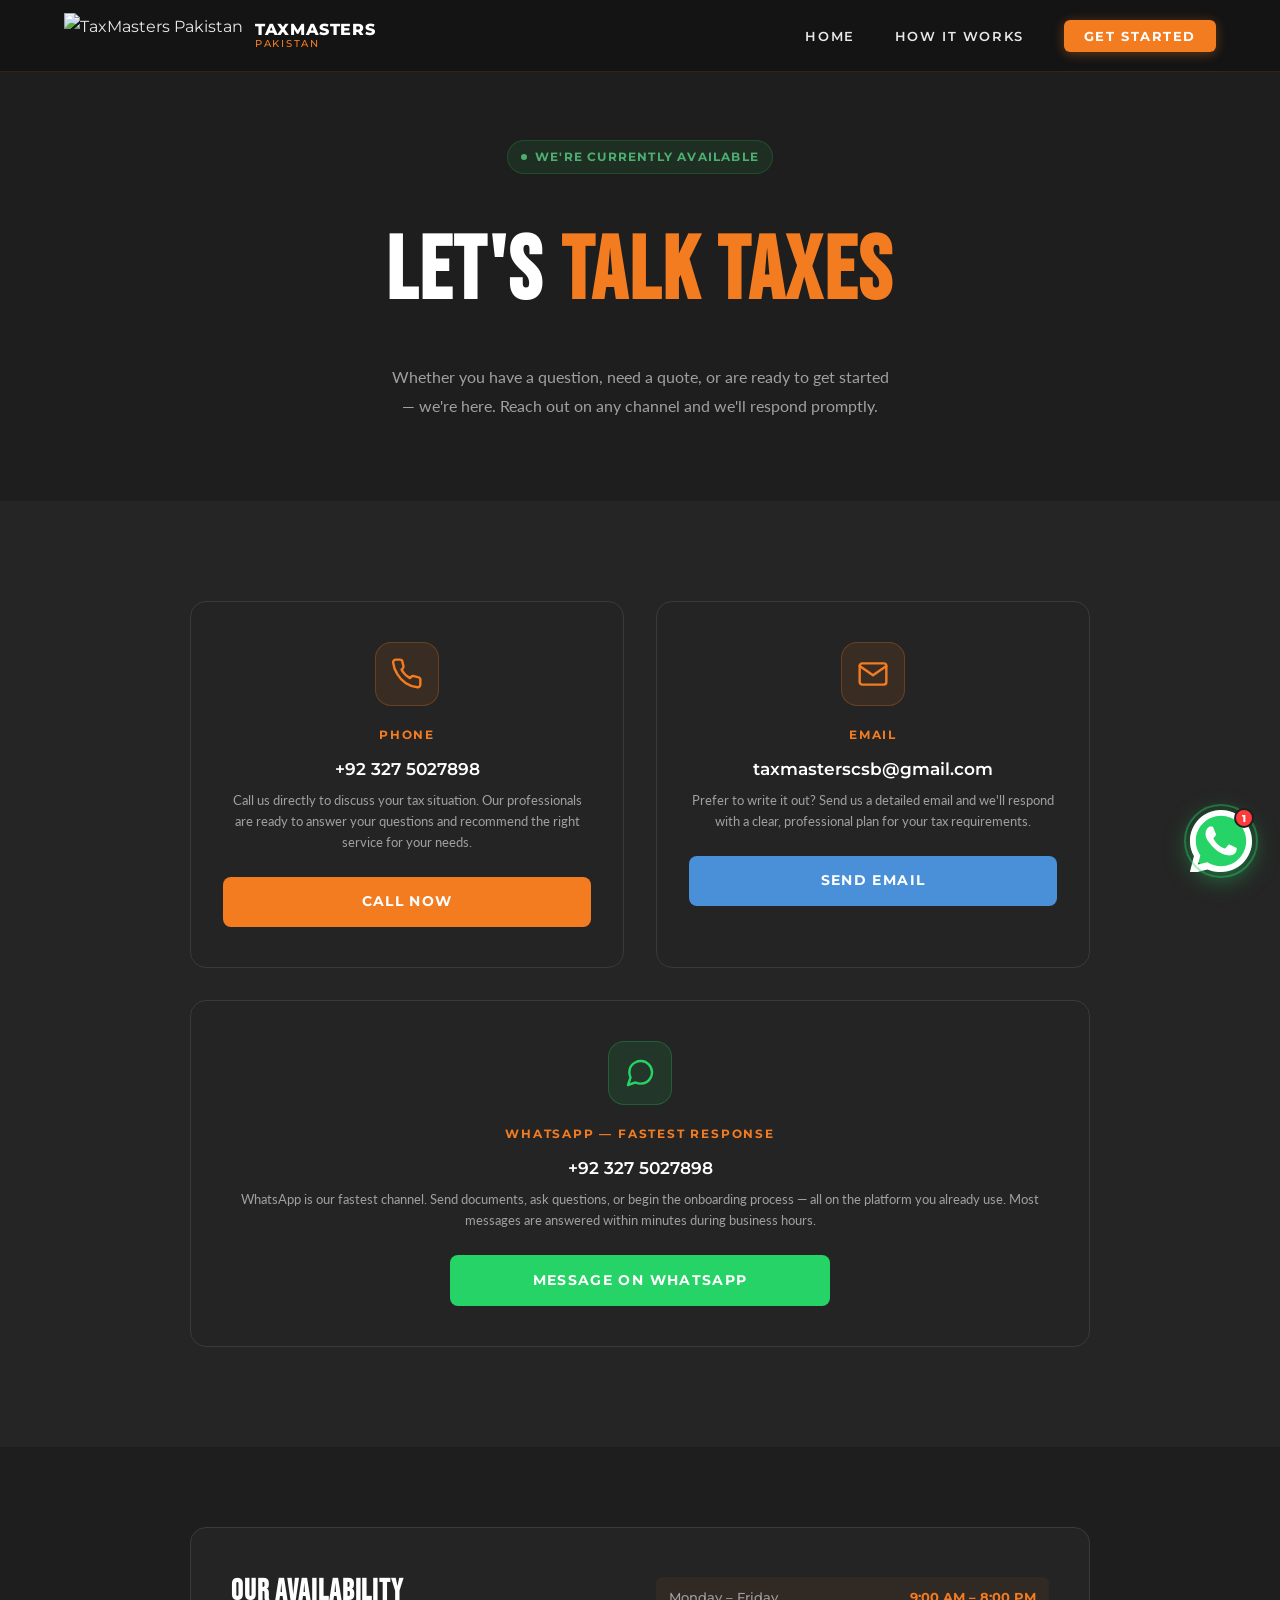
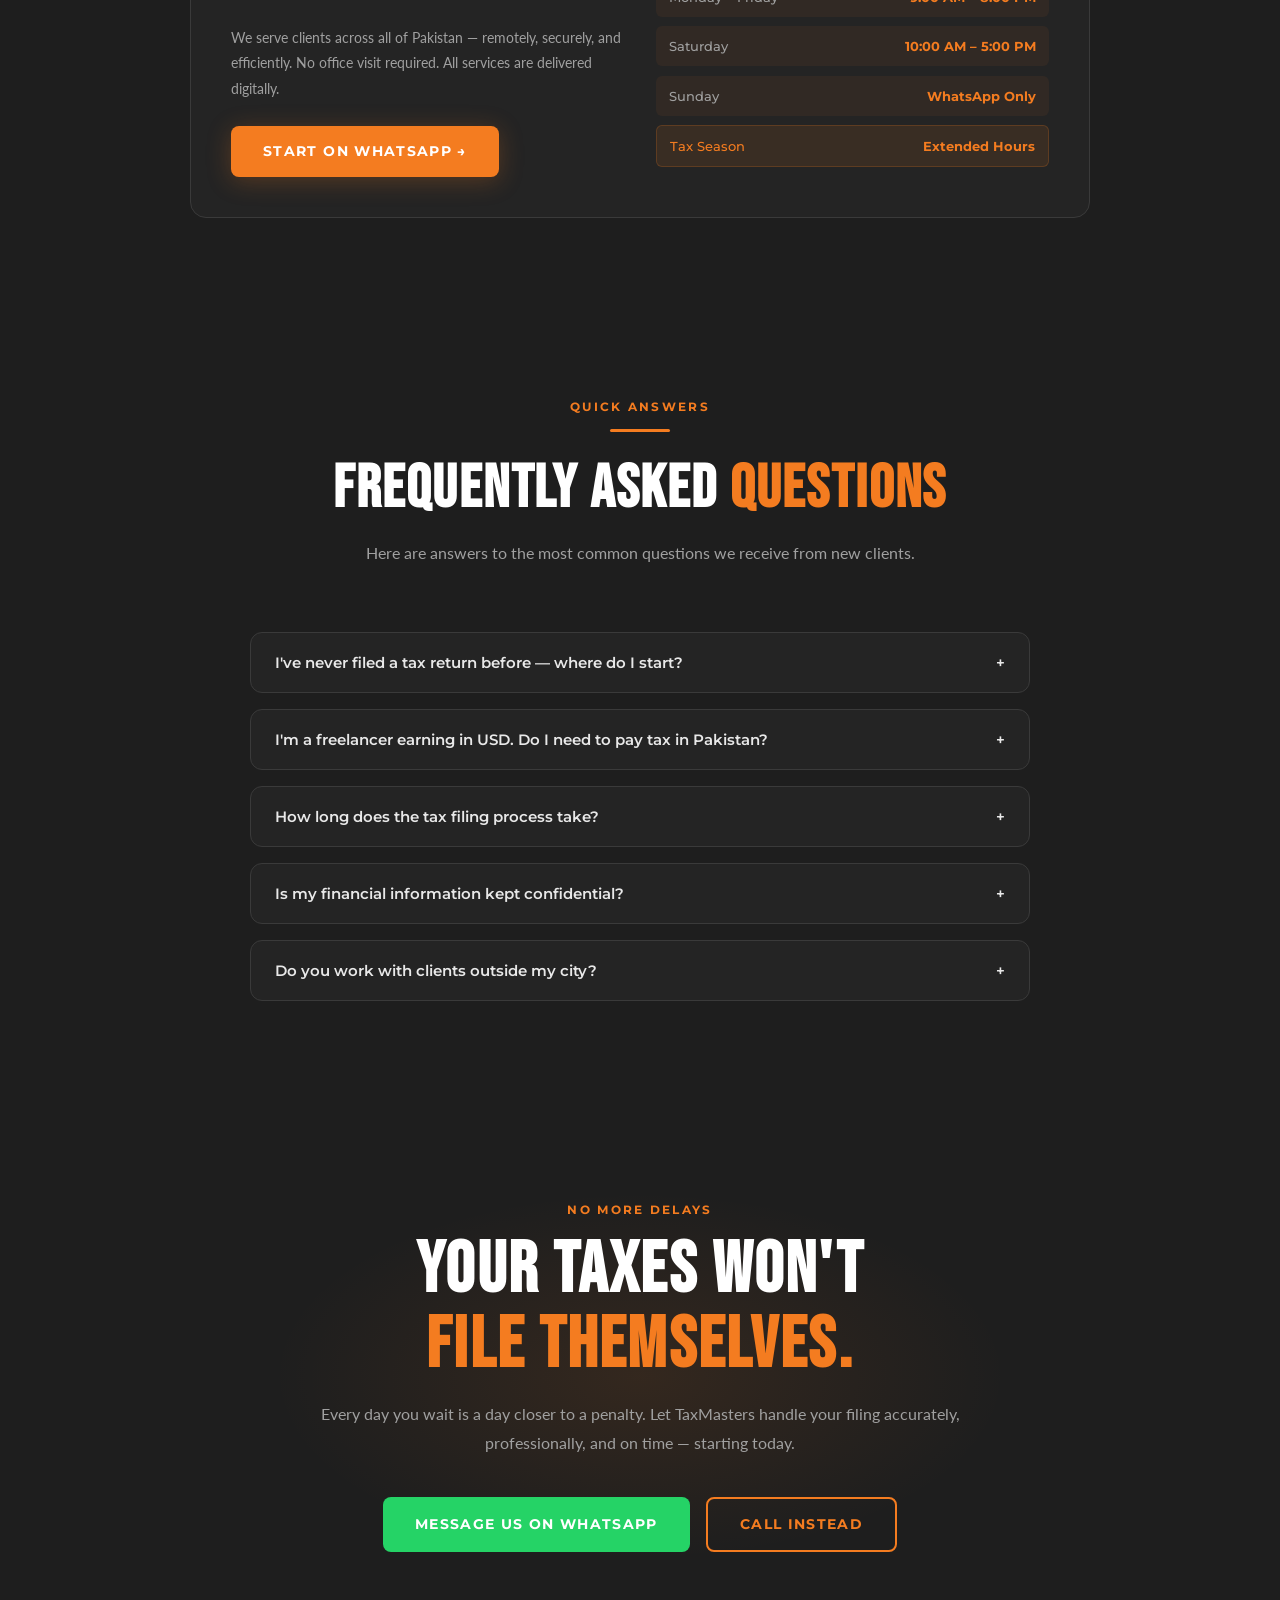
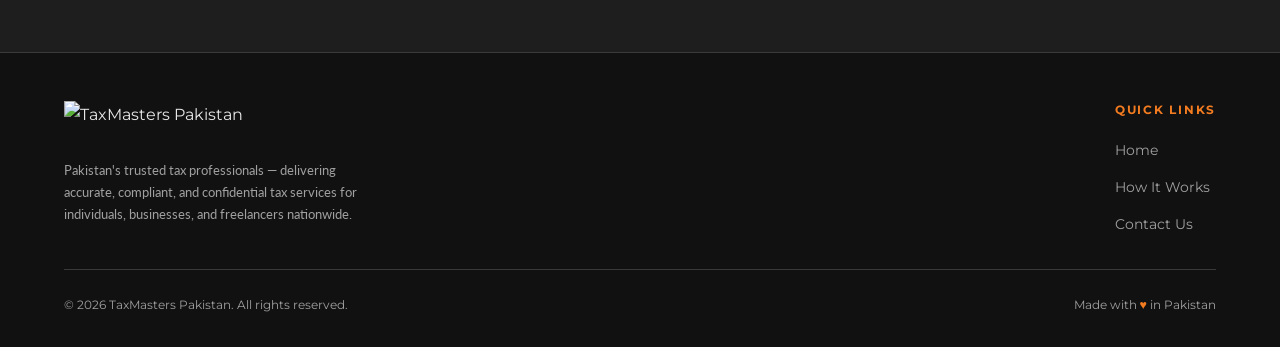
==== commit b6ec92d6: "Add files via upload" ====
--- a/contact.html
+++ b/contact.html
@@ -3,41 +3,29 @@
 <head>
   <meta charset="UTF-8" />
   <meta name="viewport" content="width=device-width, initial-scale=1.0" />
-  <meta name="description" content="Contact TaxMasters Pakistan — Reach us via phone, WhatsApp, or email for expert tax filing services." />
-  <title>Contact Us — TaxMasters Pakistan</title>
+  <meta name="description" content="Contact TaxMasters Pakistan — Reach our tax professionals via phone, WhatsApp, or email. Fast response, expert advice, and full FBR compliance services across Pakistan." />
+  <meta name="keywords" content="contact tax consultant Pakistan, tax help WhatsApp Pakistan, FBR filing contact, taxmasters phone number" />
+  <meta name="robots" content="index, follow" />
+  <meta property="og:title" content="Contact TaxMasters Pakistan — Get Expert Tax Help Today" />
+  <meta property="og:description" content="Reach Pakistan's trusted tax professionals via WhatsApp, phone, or email. Fast response. Expert service." />
+  <meta property="og:url" content="https://taxmasterspakistan.com/contact.html" />
+  <link rel="canonical" href="https://taxmasterspakistan.com/contact.html" />
+  <title>Contact Us — TaxMasters Pakistan | Tax Filing Experts</title>
   <link rel="stylesheet" href="styles.css" />
-  <link rel="icon" type="image/png" href="logo.png" />
+  <link rel="icon" type="image/svg+xml" href="favicon.svg" />
   <style>
-    /* WhatsApp button pulse */
     @keyframes waPulse {
-      0% { box-shadow: 0 0 0 0 rgba(37,211,102,0.5); }
-      70% { box-shadow: 0 0 0 14px rgba(37,211,102,0); }
+      0%   { box-shadow: 0 0 0 0 rgba(37,211,102,0.5); }
+      70%  { box-shadow: 0 0 0 14px rgba(37,211,102,0); }
       100% { box-shadow: 0 0 0 0 rgba(37,211,102,0); }
     }
-
-    .whatsapp-btn {
-      background: #25d366 !important;
-      animation: waPulse 2.5s infinite;
-    }
-
-    .whatsapp-btn:hover {
-      background: #1ebe5a !important;
-      filter: brightness(1.05);
-    }
-
-    .phone-btn {
-      background: var(--orange) !important;
-    }
-
-    .email-btn {
-      background: #4a90d9 !important;
-    }
-
+    .whatsapp-btn { background: #25d366 !important; color: white !important; animation: waPulse 2.5s infinite; }
+    .whatsapp-btn:hover { background: #1ebe5a !important; }
+    .phone-btn  { background: var(--orange) !important; color: white !important; }
+    .email-btn  { background: #4a90d9 !important; color: white !important; }
     .email-btn:hover { background: #3a7fc1 !important; }
-
     .contact-section { background: var(--charcoal-mid); }
 
-    /* Map placeholder */
     .location-card {
       background: var(--card-bg);
       border: 1px solid var(--border);
@@ -46,7 +34,6 @@
       max-width: 900px;
       margin: 0 auto;
     }
-
     .location-inner {
       padding: 2.5rem;
       display: grid;
@@ -54,7 +41,6 @@
       gap: 2rem;
       align-items: center;
     }
-
     .location-info h3 {
       font-family: var(--font-display);
       font-size: 1.8rem;
@@ -62,7 +48,6 @@
       letter-spacing: 0.03em;
       margin-bottom: 0.5rem;
     }
-
     .location-info p {
       font-family: var(--font-text);
       font-size: 0.9rem;
@@ -70,13 +55,7 @@
       line-height: 1.8;
       margin-bottom: 1.5rem;
     }
-
-    .availability-list {
-      display: flex;
-      flex-direction: column;
-      gap: 0.6rem;
-    }
-
+    .availability-list { display: flex; flex-direction: column; gap: 0.6rem; }
     .avail-item {
       display: flex;
       justify-content: space-between;
@@ -86,10 +65,8 @@
       border-radius: 6px;
       font-size: 0.82rem;
     }
-
-    .avail-item .day { color: var(--muted); font-weight: 500; }
+    .avail-item .day  { color: var(--muted); font-weight: 500; }
     .avail-item .time { color: var(--orange); font-weight: 700; }
-
     .online-badge {
       display: inline-flex;
       align-items: center;
@@ -105,29 +82,16 @@
       border-radius: 50px;
       margin-bottom: 1.5rem;
     }
-
     .online-dot {
       width: 6px; height: 6px;
       background: #4caf70;
       border-radius: 50%;
       animation: pulse 1.5s infinite;
     }
-
-    @media (max-width: 640px) {
-      .location-inner { grid-template-columns: 1fr; }
-    }
-
-    /* FAQ */
+    @media (max-width: 640px) { .location-inner { grid-template-columns: 1fr; } }
+
     .faq-section { background: var(--charcoal); }
-
-    .faq-list {
-      max-width: 780px;
-      margin: 0 auto;
-      display: flex;
-      flex-direction: column;
-      gap: 1rem;
-    }
-
+    .faq-list { max-width: 780px; margin: 0 auto; display: flex; flex-direction: column; gap: 1rem; }
     .faq-item {
       background: var(--card-bg);
       border: 1px solid var(--border);
@@ -135,9 +99,7 @@
       overflow: hidden;
       transition: border-color 0.3s;
     }
-
     .faq-item.open { border-color: rgba(244,124,32,0.3); }
-
     .faq-question {
       width: 100%;
       background: transparent;
@@ -150,38 +112,17 @@
       text-align: left;
       gap: 1rem;
     }
-
     .faq-question span {
       font-family: var(--font-body);
       font-size: 0.95rem;
       font-weight: 600;
       color: var(--off-white);
     }
-
-    .faq-arrow {
-      color: var(--orange);
-      font-size: 1.1rem;
-      transition: transform 0.3s;
-      flex-shrink: 0;
-    }
-
+    .faq-arrow { color: var(--orange); font-size: 1.3rem; font-weight: 300; transition: transform 0.3s; flex-shrink: 0; line-height: 1; }
     .faq-item.open .faq-arrow { transform: rotate(45deg); }
-
-    .faq-answer {
-      max-height: 0;
-      overflow: hidden;
-      transition: max-height 0.4s ease;
-    }
-
+    .faq-answer { max-height: 0; overflow: hidden; transition: max-height 0.4s ease; }
     .faq-item.open .faq-answer { max-height: 200px; }
-
-    .faq-answer p {
-      padding: 0 1.5rem 1.25rem;
-      font-family: var(--font-text);
-      font-size: 0.87rem;
-      color: var(--muted);
-      line-height: 1.8;
-    }
+    .faq-answer p { padding: 0 1.5rem 1.25rem; font-family: var(--font-text); font-size: 0.87rem; color: var(--muted); line-height: 1.8; }
   </style>
 </head>
 <body>
@@ -189,7 +130,8 @@
   <!-- ===== NAVBAR ===== -->
   <nav>
     <a href="index.html" class="nav-logo">
-      <img src="logo.png" alt="TaxMasters Pakistan Logo" />
+      <img src="logo.png" alt="TaxMasters Pakistan" />
+      <span class="nav-brand">TaxMasters <em>Pakistan</em></span>
     </a>
     <ul class="nav-links">
       <li><a href="index.html">Home</a></li>
@@ -204,7 +146,7 @@
   <div class="mobile-nav">
     <a href="index.html">Home</a>
     <a href="how.html">How It Works</a>
-    <a href="contact.html" class="nav-cta">Get Started →</a>
+    <a href="contact.html" class="nav-cta">Get Started &rarr;</a>
   </div>
 
   <!-- ===== HERO ===== -->
@@ -214,7 +156,7 @@
       We're Currently Available
     </div>
     <h1>LET'S <span class="highlight">TALK TAXES</span></h1>
-    <p>Whether you have a question, need a quote, or are ready to get started — we're here. Reach out on any channel and we'll respond fast.</p>
+    <p>Whether you have a question, need a quote, or are ready to get started — we're here. Reach out on any channel and we'll respond promptly.</p>
   </div>
 
   <!-- ===== CONTACT CARDS ===== -->
@@ -222,32 +164,34 @@
     <div class="contact-grid reveal" style="max-width: 900px; margin: 0 auto;">
 
       <div class="contact-card">
-        <div class="contact-card-icon">📞</div>
+        <div class="contact-card-icon">
+          <svg viewBox="0 0 24 24" fill="none" stroke="var(--orange)" stroke-width="1.8" stroke-linecap="round" stroke-linejoin="round" width="32" height="32"><path d="M22 16.92v3a2 2 0 0 1-2.18 2 19.79 19.79 0 0 1-8.63-3.07A19.5 19.5 0 0 1 4.69 12 19.79 19.79 0 0 1 1.61 3.4 2 2 0 0 1 3.6 1.22h3a2 2 0 0 1 2 1.72c.127.96.361 1.903.7 2.81a2 2 0 0 1-.45 2.11L7.91 8.78a16 16 0 0 0 6.29 6.29l.95-.95a2 2 0 0 1 2.11-.45c.907.339 1.85.573 2.81.7A2 2 0 0 1 22 16.92z"/></svg>
+        </div>
         <h3>Phone</h3>
         <div class="contact-value">+92 327 5027898</div>
-        <div class="contact-desc">Call us directly to discuss your tax situation. Our professionals are ready to answer your questions and walk you through the right service for your needs.</div>
-        <a href="tel:+923275027898" class="btn phone-btn" style="background: var(--orange); color: white; width:100%; justify-content:center;">
-          📞 Call Now
-        </a>
+        <div class="contact-desc">Call us directly to discuss your tax situation. Our professionals are ready to answer your questions and recommend the right service for your needs.</div>
+        <a href="tel:+923275027898" class="btn phone-btn" style="width:100%; justify-content:center;">Call Now</a>
       </div>
 
       <div class="contact-card">
-        <div class="contact-card-icon">✉️</div>
+        <div class="contact-card-icon">
+          <svg viewBox="0 0 24 24" fill="none" stroke="var(--orange)" stroke-width="1.8" stroke-linecap="round" stroke-linejoin="round" width="32" height="32"><path d="M4 4h16c1.1 0 2 .9 2 2v12c0 1.1-.9 2-2 2H4c-1.1 0-2-.9-2-2V6c0-1.1.9-2 2-2z"/><polyline points="22,6 12,13 2,6"/></svg>
+        </div>
         <h3>Email</h3>
         <div class="contact-value">taxmasterscsb@gmail.com</div>
-        <div class="contact-desc">Prefer to write it out? Send us a detailed email with your requirements. We review every message carefully and respond with a clear, professional plan.</div>
-        <a href="mailto:taxmasterscsb@gmail.com" class="btn email-btn" style="background: #4a90d9; color: white; width:100%; justify-content:center;">
-          ✉️ Send Email
-        </a>
-      </div>
-
-      <div class="contact-card wide whatsapp-card">
-        <div class="contact-card-icon" style="background: rgba(37,211,102,0.1); border-color: rgba(37,211,102,0.25);">💬</div>
+        <div class="contact-desc">Prefer to write it out? Send us a detailed email and we'll respond with a clear, professional plan for your tax requirements.</div>
+        <a href="mailto:taxmasterscsb@gmail.com" class="btn email-btn" style="width:100%; justify-content:center;">Send Email</a>
+      </div>
+
+      <div class="contact-card wide">
+        <div class="contact-card-icon" style="background: rgba(37,211,102,0.1); border-color: rgba(37,211,102,0.25);">
+          <svg viewBox="0 0 24 24" fill="none" stroke="#25d366" stroke-width="1.8" stroke-linecap="round" stroke-linejoin="round" width="32" height="32"><path d="M21 11.5a8.38 8.38 0 0 1-.9 3.8 8.5 8.5 0 0 1-7.6 4.7 8.38 8.38 0 0 1-3.8-.9L3 21l1.9-5.7a8.38 8.38 0 0 1-.9-3.8 8.5 8.5 0 0 1 4.7-7.6 8.38 8.38 0 0 1 3.8-.9h.5a8.48 8.48 0 0 1 8 8v.5z"/></svg>
+        </div>
         <h3>WhatsApp — Fastest Response</h3>
         <div class="contact-value">+92 327 5027898</div>
-        <div class="contact-desc">WhatsApp is our fastest channel. Send us your documents, ask quick questions, or start the onboarding process — all on the world's most convenient messaging platform. Most messages are answered within minutes during business hours.</div>
-        <a href="https://wa.me/923275027898?text=Hello%20TaxMasters!%20I%20need%20help%20with%20my%20taxes." target="_blank" rel="noopener" class="btn whatsapp-btn" style="color: white; width: 100%; max-width: 380px; margin: 0 auto; justify-content: center; font-size: 0.9rem;">
-          💬 Message on WhatsApp
+        <div class="contact-desc">WhatsApp is our fastest channel. Send documents, ask questions, or begin the onboarding process — all on the platform you already use. Most messages are answered within minutes during business hours.</div>
+        <a href="https://wa.me/923275027898?text=Hello%20TaxMasters!%20I%20need%20help%20with%20my%20taxes." target="_blank" rel="noopener" class="btn whatsapp-btn" style="width: 100%; max-width: 380px; margin: 0 auto; justify-content: center;">
+          Message on WhatsApp
         </a>
       </div>
 
@@ -266,12 +210,12 @@
         <div>
           <div class="availability-list">
             <div class="avail-item">
-              <span class="day">Monday – Friday</span>
-              <span class="time">9:00 AM – 8:00 PM</span>
+              <span class="day">Monday &ndash; Friday</span>
+              <span class="time">9:00 AM &ndash; 8:00 PM</span>
             </div>
             <div class="avail-item">
               <span class="day">Saturday</span>
-              <span class="time">10:00 AM – 5:00 PM</span>
+              <span class="time">10:00 AM &ndash; 5:00 PM</span>
             </div>
             <div class="avail-item">
               <span class="day">Sunday</span>
@@ -288,12 +232,12 @@
   </section>
 
   <!-- ===== FAQ ===== -->
-  <section class="faq-section">
+  <section class="faq-section" style="padding: 100px 5%;">
     <div class="section-header reveal">
       <span class="section-label">Quick Answers</span>
       <div class="accent-line"></div>
       <h2>Frequently Asked <span class="highlight">Questions</span></h2>
-      <p>Still unsure? Here are answers to the most common questions we receive from new clients.</p>
+      <p>Here are answers to the most common questions we receive from new clients.</p>
     </div>
 
     <div class="faq-list reveal">
@@ -303,7 +247,7 @@
           <span class="faq-arrow">+</span>
         </button>
         <div class="faq-answer">
-          <p>Don't worry — this is exactly the situation we handle most. Contact us via WhatsApp or phone and we'll walk you through IRIS registration, ATL inclusion, and your first return filing from scratch. We make it simple.</p>
+          <p>Don't worry — this is exactly the situation we handle most often. Contact us and we'll walk you through IRIS registration, ATL inclusion, and your first return filing from scratch. We make the entire process simple.</p>
         </div>
       </div>
 
@@ -313,7 +257,7 @@
           <span class="faq-arrow">+</span>
         </button>
         <div class="faq-answer">
-          <p>Yes, but Pakistan offers significant tax incentives for IT exporters and freelancers registered with PSEB. We'll help you register, declare your income correctly, and minimize your tax liability — legally.</p>
+          <p>Yes — but Pakistan offers significant tax incentives for IT exporters and freelancers registered with PSEB. We'll help you register, declare your income correctly, and minimise your tax liability entirely within the law.</p>
         </div>
       </div>
 
@@ -323,7 +267,7 @@
           <span class="faq-arrow">+</span>
         </button>
         <div class="faq-answer">
-          <p>For most individual returns, the entire process — from document submission to confirmation — is completed within 24–72 hours. Business returns may take slightly longer depending on complexity.</p>
+          <p>For most individual returns, the entire process — from document submission to filing confirmation — is completed within 24 to 72 hours. Business returns may take slightly longer depending on complexity.</p>
         </div>
       </div>
 
@@ -333,7 +277,7 @@
           <span class="faq-arrow">+</span>
         </button>
         <div class="faq-answer">
-          <p>Absolutely. Client confidentiality is a cornerstone of our practice. Your documents and financial data are never shared with any third party, and we maintain strict data security protocols throughout the engagement.</p>
+          <p>Absolutely. Client confidentiality is a cornerstone of our practice. Your documents and financial data are never shared with any third party, and we maintain strict data security protocols throughout every engagement.</p>
         </div>
       </div>
 
@@ -343,7 +287,7 @@
           <span class="faq-arrow">+</span>
         </button>
         <div class="faq-answer">
-          <p>Yes — we work with clients across all of Pakistan entirely online. All document sharing, communication, and delivery happens digitally, so your location is never a barrier to getting expert tax help.</p>
+          <p>Yes — we work with clients across all of Pakistan entirely online. All document sharing, communication, and service delivery happens digitally, so your location is never a barrier to expert tax help.</p>
         </div>
       </div>
     </div>
@@ -356,8 +300,8 @@
       <h2>Your Taxes Won't<br><span class="highlight">File Themselves.</span></h2>
       <p>Every day you wait is a day closer to a penalty. Let TaxMasters handle your filing accurately, professionally, and on time — starting today.</p>
       <div class="cta-buttons">
-        <a href="https://wa.me/923275027898?text=Hello%20TaxMasters!%20I%20need%20help%20with%20my%20taxes." target="_blank" class="btn whatsapp-btn" style="color:white;">💬 WhatsApp Us Now</a>
-        <a href="tel:+923275027898" class="btn btn-outline">📞 Call Instead</a>
+        <a href="https://wa.me/923275027898?text=Hello%20TaxMasters!%20I%20need%20help%20with%20my%20taxes." target="_blank" class="btn whatsapp-btn">Message Us on WhatsApp</a>
+        <a href="tel:+923275027898" class="btn btn-outline">Call Instead</a>
       </div>
     </div>
   </section>
@@ -367,7 +311,7 @@
     <div class="footer-inner">
       <div class="footer-brand">
         <img src="logo.png" alt="TaxMasters Pakistan" />
-        <p>Pakistan's trusted tax professionals — delivering accurate, compliant, and confidential tax services for individuals, businesses, and freelancers.</p>
+        <p>Pakistan's trusted tax professionals — delivering accurate, compliant, and confidential tax services for individuals, businesses, and freelancers nationwide.</p>
       </div>
       <div class="footer-links">
         <h4>Quick Links</h4>
@@ -379,21 +323,51 @@
       </div>
     </div>
     <div class="footer-bottom">
-      <p>© 2026 TaxMasters Pakistan. All rights reserved.</p>
-      <p>Made with <span>♥</span> in Pakistan</p>
+      <p>&copy; 2026 TaxMasters Pakistan. All rights reserved.</p>
+      <p>Made with <span style="color:var(--orange);">&hearts;</span> in Pakistan</p>
     </div>
   </footer>
+
+  <!-- ===== WHATSAPP FLOAT ===== -->
+  <div class="wa-widget" id="waWidget">
+    <div class="wa-popup" id="waPopup">
+      <div class="wa-popup-header">
+        <div class="wa-avatar">TM</div>
+        <div class="wa-header-text">
+          <strong>TaxMasters Pakistan</strong>
+          <span>Typically replies in minutes</span>
+        </div>
+        <button class="wa-close" onclick="closeWa()" aria-label="Close">&times;</button>
+      </div>
+      <div class="wa-popup-body">
+        <div class="wa-bubble">
+          Hi! Need help with your taxes? We're here. Send us a message and we'll respond right away.
+        </div>
+      </div>
+      <a class="wa-popup-btn" href="https://wa.me/923275027898?text=Hello%20TaxMasters!%20I%20need%20help%20with%20my%20taxes." target="_blank" rel="noopener">
+        Start Chat on WhatsApp
+      </a>
+    </div>
+    <button class="wa-fab" id="waFab" onclick="toggleWa()" aria-label="Chat on WhatsApp">
+      <svg class="wa-icon-open" viewBox="0 0 24 24" fill="white" xmlns="http://www.w3.org/2000/svg">
+        <path d="M17.472 14.382c-.297-.149-1.758-.867-2.03-.967-.273-.099-.471-.148-.67.15-.197.297-.767.966-.94 1.164-.173.199-.347.223-.644.075-.297-.15-1.255-.463-2.39-1.475-.883-.788-1.48-1.761-1.653-2.059-.173-.297-.018-.458.13-.606.134-.133.298-.347.446-.52.149-.174.198-.298.298-.497.099-.198.05-.371-.025-.52-.075-.149-.669-1.612-.916-2.207-.242-.579-.487-.5-.669-.51-.173-.008-.371-.01-.57-.01-.198 0-.52.074-.792.372-.272.297-1.04 1.016-1.04 2.479 0 1.462 1.065 2.875 1.213 3.074.149.198 2.096 3.2 5.077 4.487.709.306 1.262.489 1.694.625.712.227 1.36.195 1.871.118.571-.085 1.758-.719 2.006-1.413.248-.694.248-1.289.173-1.413-.074-.124-.272-.198-.57-.347z"/><path d="M12 0C5.373 0 0 5.373 0 12c0 2.123.554 4.117 1.528 5.845L.057 23.571a.75.75 0 0 0 .92.921l5.733-1.472A11.943 11.943 0 0 0 12 24c6.627 0 12-5.373 12-12S18.627 0 12 0zm0 21.75a9.704 9.704 0 0 1-4.944-1.348l-.354-.21-3.658.939.962-3.554-.23-.366A9.722 9.722 0 0 1 2.25 12C2.25 6.615 6.615 2.25 12 2.25S21.75 6.615 21.75 12 17.385 21.75 12 21.75z"/>
+      </svg>
+      <svg class="wa-icon-close" viewBox="0 0 24 24" fill="none" stroke="white" stroke-width="2.5" stroke-linecap="round" xmlns="http://www.w3.org/2000/svg">
+        <line x1="18" y1="6" x2="6" y2="18"/><line x1="6" y1="6" x2="18" y2="18"/>
+      </svg>
+      <span class="wa-badge" id="waBadge">1</span>
+    </button>
+  </div>
 
   <script src="script.js"></script>
   <script>
     function toggleFaq(btn) {
       const item = btn.closest('.faq-item');
+      if (!item) return;
       const isOpen = item.classList.contains('open');
-      // Close all
-      document.querySelectorAll('.faq-item').forEach(el => el.classList.remove('open'));
-      // Open clicked if it wasn't open
+      document.querySelectorAll('.faq-item.open').forEach(el => el.classList.remove('open'));
       if (!isOpen) item.classList.add('open');
     }
   </script>
 </body>
-</html>
+</html>
--- a/styles.css
+++ b/styles.css
@@ -1173,3 +1173,273 @@
   .cta-buttons { flex-direction: column; align-items: center; }
   .hero-stats { flex-direction: column; gap: 1.5rem; }
 }
+
+/* ========== WHATSAPP FLOATING WIDGET ========== */
+.wa-widget {
+  position: fixed;
+  bottom: 28px;
+  right: 28px;
+  z-index: 9999;
+  display: flex;
+  flex-direction: column;
+  align-items: flex-end;
+  gap: 14px;
+}
+
+/* FAB Button */
+.wa-fab {
+  width: 62px;
+  height: 62px;
+  border-radius: 50%;
+  background: #25d366;
+  border: none;
+  cursor: pointer;
+  display: flex;
+  align-items: center;
+  justify-content: center;
+  font-size: 1.6rem;
+  box-shadow: 0 6px 24px rgba(37,211,102,0.5);
+  position: relative;
+  transition: transform 0.3s cubic-bezier(0.34,1.56,0.64,1), box-shadow 0.3s;
+  animation: waEntrance 0.6s 1.2s cubic-bezier(0.34,1.56,0.64,1) both;
+}
+
+@keyframes waEntrance {
+  from { transform: scale(0) rotate(-180deg); opacity: 0; }
+  to   { transform: scale(1) rotate(0deg);   opacity: 1; }
+}
+
+.wa-fab:hover {
+  transform: scale(1.1);
+  box-shadow: 0 8px 32px rgba(37,211,102,0.65);
+}
+
+.wa-fab:active { transform: scale(0.95); }
+
+/* Pulse ring */
+.wa-fab::before {
+  content: '';
+  position: absolute;
+  inset: -6px;
+  border-radius: 50%;
+  border: 2px solid rgba(37,211,102,0.4);
+  animation: waRing 2.2s ease-out infinite;
+}
+
+@keyframes waRing {
+  0%   { transform: scale(1);   opacity: 0.8; }
+  70%  { transform: scale(1.35); opacity: 0; }
+  100% { transform: scale(1.35); opacity: 0; }
+}
+
+.wa-icon-close {
+  display: none;
+  font-size: 1.2rem;
+  line-height: 1;
+}
+
+.wa-widget.open .wa-icon-open  { display: none; }
+.wa-widget.open .wa-icon-close { display: flex; }
+.wa-widget.open .wa-fab::before { animation: none; }
+
+/* Notification badge */
+.wa-badge {
+  position: absolute;
+  top: -2px;
+  right: -2px;
+  width: 20px;
+  height: 20px;
+  background: #ff3b3b;
+  color: white;
+  font-size: 0.65rem;
+  font-weight: 800;
+  font-family: var(--font-body);
+  border-radius: 50%;
+  display: flex;
+  align-items: center;
+  justify-content: center;
+  border: 2px solid var(--charcoal);
+  animation: badgePop 0.4s 2s cubic-bezier(0.34,1.56,0.64,1) both;
+  transition: opacity 0.2s, transform 0.2s;
+}
+
+@keyframes badgePop {
+  from { transform: scale(0); }
+  to   { transform: scale(1); }
+}
+
+.wa-widget.open .wa-badge {
+  opacity: 0;
+  transform: scale(0);
+}
+
+/* Popup card */
+.wa-popup {
+  width: 300px;
+  background: #fff;
+  border-radius: 16px;
+  overflow: hidden;
+  box-shadow: 0 16px 48px rgba(0,0,0,0.22), 0 2px 8px rgba(0,0,0,0.1);
+  transform: scale(0.85) translateY(20px);
+  transform-origin: bottom right;
+  opacity: 0;
+  pointer-events: none;
+  transition: transform 0.35s cubic-bezier(0.34,1.56,0.64,1), opacity 0.25s ease;
+}
+
+.wa-widget.open .wa-popup {
+  transform: scale(1) translateY(0);
+  opacity: 1;
+  pointer-events: all;
+}
+
+/* Popup header */
+.wa-popup-header {
+  background: #075e54;
+  padding: 1rem 1.1rem;
+  display: flex;
+  align-items: center;
+  gap: 0.75rem;
+}
+
+.wa-avatar {
+  width: 42px;
+  height: 42px;
+  background: var(--orange);
+  border-radius: 50%;
+  display: flex;
+  align-items: center;
+  justify-content: center;
+  font-family: var(--font-body);
+  font-weight: 800;
+  font-size: 0.75rem;
+  color: white;
+  flex-shrink: 0;
+  border: 2px solid rgba(255,255,255,0.2);
+}
+
+.wa-header-text {
+  flex: 1;
+  min-width: 0;
+}
+
+.wa-header-text strong {
+  display: block;
+  font-size: 0.88rem;
+  color: #fff;
+  font-family: var(--font-body);
+  font-weight: 700;
+  white-space: nowrap;
+  overflow: hidden;
+  text-overflow: ellipsis;
+}
+
+.wa-header-text span {
+  font-size: 0.72rem;
+  color: rgba(255,255,255,0.7);
+  font-family: var(--font-text);
+}
+
+.wa-close {
+  background: transparent;
+  border: none;
+  color: rgba(255,255,255,0.7);
+  font-size: 1rem;
+  cursor: pointer;
+  padding: 4px;
+  line-height: 1;
+  flex-shrink: 0;
+  transition: color 0.2s;
+}
+
+.wa-close:hover { color: #fff; }
+
+/* Popup body */
+.wa-popup-body {
+  background: #ece5dd;
+  padding: 1.2rem 1rem;
+}
+
+.wa-bubble {
+  background: #fff;
+  border-radius: 0 12px 12px 12px;
+  padding: 0.75rem 0.9rem;
+  font-size: 0.84rem;
+  color: #2e2e2e;
+  font-family: var(--font-text);
+  line-height: 1.6;
+  box-shadow: 0 1px 3px rgba(0,0,0,0.1);
+  position: relative;
+  animation: none;
+}
+
+/* Popup CTA */
+.wa-popup-btn {
+  display: block;
+  background: #25d366;
+  color: #fff;
+  text-align: center;
+  padding: 0.9rem 1rem;
+  font-family: var(--font-body);
+  font-size: 0.85rem;
+  font-weight: 700;
+  letter-spacing: 0.05em;
+  transition: background 0.2s;
+  text-decoration: none;
+}
+
+.wa-popup-btn:hover { background: #1ebe5a; }
+
+@media (max-width: 480px) {
+  .wa-widget { bottom: 20px; right: 16px; }
+  .wa-popup  { width: 270px; }
+  .wa-fab    { width: 56px; height: 56px; font-size: 1.4rem; }
+}
+
+/* ========== NAV BRAND NAME ========== */
+.nav-brand {
+  font-family: var(--font-body);
+  font-size: 1rem;
+  font-weight: 800;
+  letter-spacing: 0.04em;
+  text-transform: uppercase;
+  color: var(--white);
+  line-height: 1.1;
+  white-space: nowrap;
+}
+
+.nav-brand em {
+  display: block;
+  font-style: normal;
+  font-size: 0.6rem;
+  font-weight: 500;
+  letter-spacing: 0.18em;
+  color: var(--orange);
+  text-transform: uppercase;
+}
+
+.nav-logo {
+  display: flex;
+  align-items: center;
+  gap: 0.75rem;
+  text-decoration: none;
+}
+
+/* Service card SVG icon sizing */
+.service-icon svg,
+.shield-icon svg {
+  width: 24px;
+  height: 24px;
+  color: var(--orange);
+  stroke: var(--orange);
+}
+
+.shield-icon svg {
+  width: 20px;
+  height: 20px;
+}
+
+.contact-card-icon svg {
+  display: block;
+  margin: 0 auto;
+}
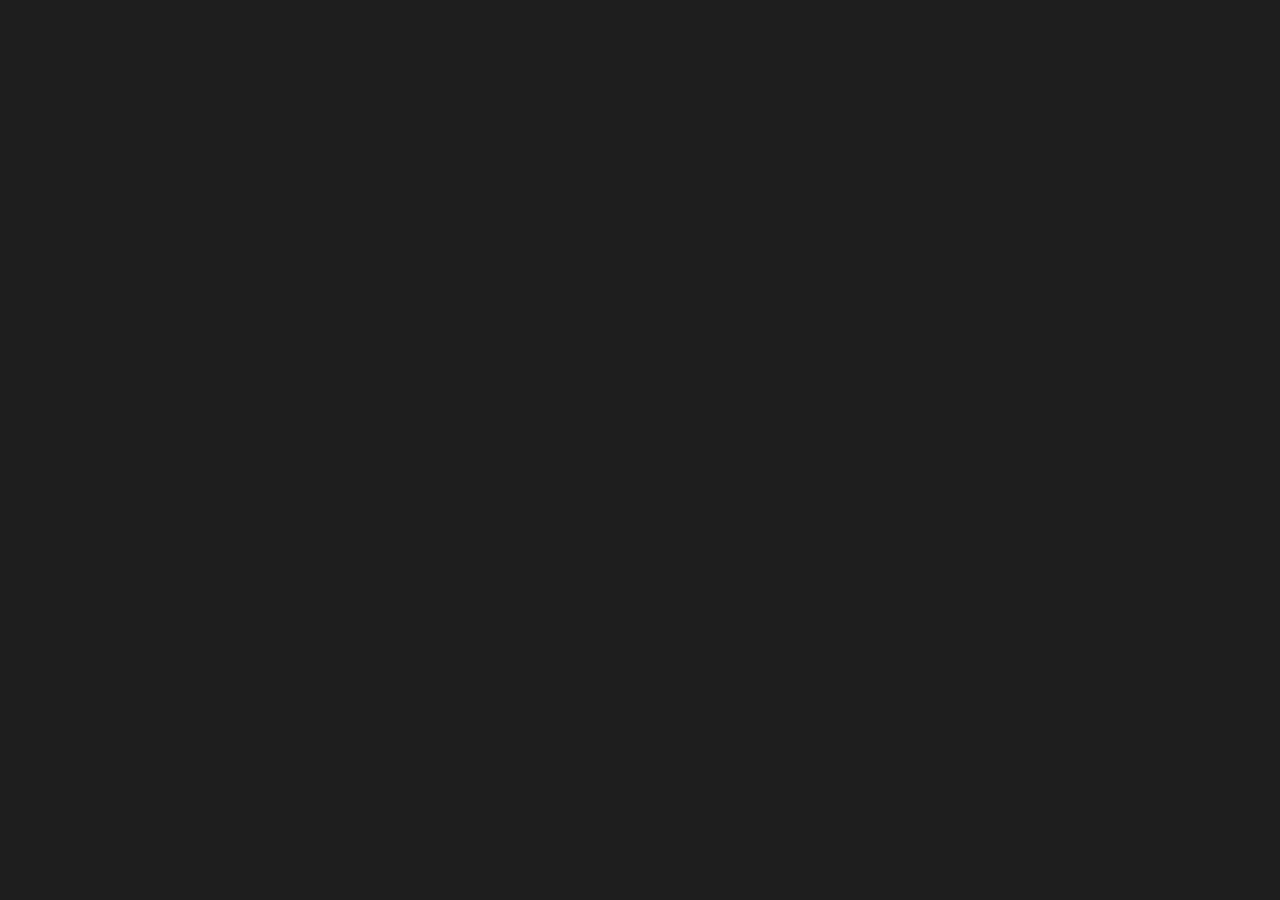
==== commit 1be9acba: "Update contact.html" ====
--- a/contact.html
+++ b/contact.html
@@ -12,362 +12,12 @@
   <link rel="canonical" href="https://taxmasterspakistan.com/contact.html" />
   <title>Contact Us — TaxMasters Pakistan | Tax Filing Experts</title>
   <link rel="stylesheet" href="styles.css" />
+
+  <!-- ✅ FIXED FAVICONS -->
+  <link rel="icon" href="favicon.ico" sizes="any">
+  <link rel="icon" type="image/png" sizes="32x32" href="favicon-32x32.png">
+  <link rel="icon" type="image/png" sizes="16x16" href="favicon-16x16.png">
+  <link rel="apple-touch-icon" href="apple-touch-icon.png">
   <link rel="icon" type="image/svg+xml" href="favicon.svg" />
+
   <style>
-    @keyframes waPulse {
-      0%   { box-shadow: 0 0 0 0 rgba(37,211,102,0.5); }
-      70%  { box-shadow: 0 0 0 14px rgba(37,211,102,0); }
-      100% { box-shadow: 0 0 0 0 rgba(37,211,102,0); }
-    }
-    .whatsapp-btn { background: #25d366 !important; color: white !important; animation: waPulse 2.5s infinite; }
-    .whatsapp-btn:hover { background: #1ebe5a !important; }
-    .phone-btn  { background: var(--orange) !important; color: white !important; }
-    .email-btn  { background: #4a90d9 !important; color: white !important; }
-    .email-btn:hover { background: #3a7fc1 !important; }
-    .contact-section { background: var(--charcoal-mid); }
-
-    .location-card {
-      background: var(--card-bg);
-      border: 1px solid var(--border);
-      border-radius: 16px;
-      overflow: hidden;
-      max-width: 900px;
-      margin: 0 auto;
-    }
-    .location-inner {
-      padding: 2.5rem;
-      display: grid;
-      grid-template-columns: 1fr 1fr;
-      gap: 2rem;
-      align-items: center;
-    }
-    .location-info h3 {
-      font-family: var(--font-display);
-      font-size: 1.8rem;
-      color: var(--white);
-      letter-spacing: 0.03em;
-      margin-bottom: 0.5rem;
-    }
-    .location-info p {
-      font-family: var(--font-text);
-      font-size: 0.9rem;
-      color: var(--muted);
-      line-height: 1.8;
-      margin-bottom: 1.5rem;
-    }
-    .availability-list { display: flex; flex-direction: column; gap: 0.6rem; }
-    .avail-item {
-      display: flex;
-      justify-content: space-between;
-      align-items: center;
-      padding: 0.55rem 0.8rem;
-      background: rgba(244,124,32,0.06);
-      border-radius: 6px;
-      font-size: 0.82rem;
-    }
-    .avail-item .day  { color: var(--muted); font-weight: 500; }
-    .avail-item .time { color: var(--orange); font-weight: 700; }
-    .online-badge {
-      display: inline-flex;
-      align-items: center;
-      gap: 0.5rem;
-      background: rgba(40,167,69,0.12);
-      border: 1px solid rgba(40,167,69,0.25);
-      color: #4caf70;
-      font-size: 0.75rem;
-      font-weight: 700;
-      letter-spacing: 0.1em;
-      text-transform: uppercase;
-      padding: 0.35rem 0.8rem;
-      border-radius: 50px;
-      margin-bottom: 1.5rem;
-    }
-    .online-dot {
-      width: 6px; height: 6px;
-      background: #4caf70;
-      border-radius: 50%;
-      animation: pulse 1.5s infinite;
-    }
-    @media (max-width: 640px) { .location-inner { grid-template-columns: 1fr; } }
-
-    .faq-section { background: var(--charcoal); }
-    .faq-list { max-width: 780px; margin: 0 auto; display: flex; flex-direction: column; gap: 1rem; }
-    .faq-item {
-      background: var(--card-bg);
-      border: 1px solid var(--border);
-      border-radius: 12px;
-      overflow: hidden;
-      transition: border-color 0.3s;
-    }
-    .faq-item.open { border-color: rgba(244,124,32,0.3); }
-    .faq-question {
-      width: 100%;
-      background: transparent;
-      border: none;
-      cursor: pointer;
-      padding: 1.25rem 1.5rem;
-      display: flex;
-      justify-content: space-between;
-      align-items: center;
-      text-align: left;
-      gap: 1rem;
-    }
-    .faq-question span {
-      font-family: var(--font-body);
-      font-size: 0.95rem;
-      font-weight: 600;
-      color: var(--off-white);
-    }
-    .faq-arrow { color: var(--orange); font-size: 1.3rem; font-weight: 300; transition: transform 0.3s; flex-shrink: 0; line-height: 1; }
-    .faq-item.open .faq-arrow { transform: rotate(45deg); }
-    .faq-answer { max-height: 0; overflow: hidden; transition: max-height 0.4s ease; }
-    .faq-item.open .faq-answer { max-height: 200px; }
-    .faq-answer p { padding: 0 1.5rem 1.25rem; font-family: var(--font-text); font-size: 0.87rem; color: var(--muted); line-height: 1.8; }
-  </style>
-</head>
-<body>
-
-  <!-- ===== NAVBAR ===== -->
-  <nav>
-    <a href="index.html" class="nav-logo">
-      <img src="logo.png" alt="TaxMasters Pakistan" />
-      <span class="nav-brand">TaxMasters <em>Pakistan</em></span>
-    </a>
-    <ul class="nav-links">
-      <li><a href="index.html">Home</a></li>
-      <li><a href="how.html">How It Works</a></li>
-      <li><a href="contact.html" class="active nav-cta">Get Started</a></li>
-    </ul>
-    <button class="hamburger" aria-label="Toggle navigation">
-      <span></span><span></span><span></span>
-    </button>
-  </nav>
-
-  <div class="mobile-nav">
-    <a href="index.html">Home</a>
-    <a href="how.html">How It Works</a>
-    <a href="contact.html" class="nav-cta">Get Started &rarr;</a>
-  </div>
-
-  <!-- ===== HERO ===== -->
-  <div class="contact-hero">
-    <div class="online-badge">
-      <span class="online-dot"></span>
-      We're Currently Available
-    </div>
-    <h1>LET'S <span class="highlight">TALK TAXES</span></h1>
-    <p>Whether you have a question, need a quote, or are ready to get started — we're here. Reach out on any channel and we'll respond promptly.</p>
-  </div>
-
-  <!-- ===== CONTACT CARDS ===== -->
-  <section class="contact-section">
-    <div class="contact-grid reveal" style="max-width: 900px; margin: 0 auto;">
-
-      <div class="contact-card">
-        <div class="contact-card-icon">
-          <svg viewBox="0 0 24 24" fill="none" stroke="var(--orange)" stroke-width="1.8" stroke-linecap="round" stroke-linejoin="round" width="32" height="32"><path d="M22 16.92v3a2 2 0 0 1-2.18 2 19.79 19.79 0 0 1-8.63-3.07A19.5 19.5 0 0 1 4.69 12 19.79 19.79 0 0 1 1.61 3.4 2 2 0 0 1 3.6 1.22h3a2 2 0 0 1 2 1.72c.127.96.361 1.903.7 2.81a2 2 0 0 1-.45 2.11L7.91 8.78a16 16 0 0 0 6.29 6.29l.95-.95a2 2 0 0 1 2.11-.45c.907.339 1.85.573 2.81.7A2 2 0 0 1 22 16.92z"/></svg>
-        </div>
-        <h3>Phone</h3>
-        <div class="contact-value">+92 327 5027898</div>
-        <div class="contact-desc">Call us directly to discuss your tax situation. Our professionals are ready to answer your questions and recommend the right service for your needs.</div>
-        <a href="tel:+923275027898" class="btn phone-btn" style="width:100%; justify-content:center;">Call Now</a>
-      </div>
-
-      <div class="contact-card">
-        <div class="contact-card-icon">
-          <svg viewBox="0 0 24 24" fill="none" stroke="var(--orange)" stroke-width="1.8" stroke-linecap="round" stroke-linejoin="round" width="32" height="32"><path d="M4 4h16c1.1 0 2 .9 2 2v12c0 1.1-.9 2-2 2H4c-1.1 0-2-.9-2-2V6c0-1.1.9-2 2-2z"/><polyline points="22,6 12,13 2,6"/></svg>
-        </div>
-        <h3>Email</h3>
-        <div class="contact-value">taxmasterscsb@gmail.com</div>
-        <div class="contact-desc">Prefer to write it out? Send us a detailed email and we'll respond with a clear, professional plan for your tax requirements.</div>
-        <a href="mailto:taxmasterscsb@gmail.com" class="btn email-btn" style="width:100%; justify-content:center;">Send Email</a>
-      </div>
-
-      <div class="contact-card wide">
-        <div class="contact-card-icon" style="background: rgba(37,211,102,0.1); border-color: rgba(37,211,102,0.25);">
-          <svg viewBox="0 0 24 24" fill="none" stroke="#25d366" stroke-width="1.8" stroke-linecap="round" stroke-linejoin="round" width="32" height="32"><path d="M21 11.5a8.38 8.38 0 0 1-.9 3.8 8.5 8.5 0 0 1-7.6 4.7 8.38 8.38 0 0 1-3.8-.9L3 21l1.9-5.7a8.38 8.38 0 0 1-.9-3.8 8.5 8.5 0 0 1 4.7-7.6 8.38 8.38 0 0 1 3.8-.9h.5a8.48 8.48 0 0 1 8 8v.5z"/></svg>
-        </div>
-        <h3>WhatsApp — Fastest Response</h3>
-        <div class="contact-value">+92 327 5027898</div>
-        <div class="contact-desc">WhatsApp is our fastest channel. Send documents, ask questions, or begin the onboarding process — all on the platform you already use. Most messages are answered within minutes during business hours.</div>
-        <a href="https://wa.me/923275027898?text=Hello%20TaxMasters!%20I%20need%20help%20with%20my%20taxes." target="_blank" rel="noopener" class="btn whatsapp-btn" style="width: 100%; max-width: 380px; margin: 0 auto; justify-content: center;">
-          Message on WhatsApp
-        </a>
-      </div>
-
-    </div>
-  </section>
-
-  <!-- ===== AVAILABILITY ===== -->
-  <section style="background: var(--charcoal); padding: 80px 5%;">
-    <div class="location-card reveal">
-      <div class="location-inner">
-        <div class="location-info">
-          <h3>OUR AVAILABILITY</h3>
-          <p>We serve clients across all of Pakistan — remotely, securely, and efficiently. No office visit required. All services are delivered digitally.</p>
-          <a href="https://wa.me/923275027898" target="_blank" class="btn btn-primary">Start on WhatsApp &rarr;</a>
-        </div>
-        <div>
-          <div class="availability-list">
-            <div class="avail-item">
-              <span class="day">Monday &ndash; Friday</span>
-              <span class="time">9:00 AM &ndash; 8:00 PM</span>
-            </div>
-            <div class="avail-item">
-              <span class="day">Saturday</span>
-              <span class="time">10:00 AM &ndash; 5:00 PM</span>
-            </div>
-            <div class="avail-item">
-              <span class="day">Sunday</span>
-              <span class="time">WhatsApp Only</span>
-            </div>
-            <div class="avail-item" style="background: rgba(244,124,32,0.1); border: 1px solid rgba(244,124,32,0.2);">
-              <span class="day" style="color: var(--orange);">Tax Season</span>
-              <span class="time">Extended Hours</span>
-            </div>
-          </div>
-        </div>
-      </div>
-    </div>
-  </section>
-
-  <!-- ===== FAQ ===== -->
-  <section class="faq-section" style="padding: 100px 5%;">
-    <div class="section-header reveal">
-      <span class="section-label">Quick Answers</span>
-      <div class="accent-line"></div>
-      <h2>Frequently Asked <span class="highlight">Questions</span></h2>
-      <p>Here are answers to the most common questions we receive from new clients.</p>
-    </div>
-
-    <div class="faq-list reveal">
-      <div class="faq-item">
-        <button class="faq-question" onclick="toggleFaq(this)">
-          <span>I've never filed a tax return before — where do I start?</span>
-          <span class="faq-arrow">+</span>
-        </button>
-        <div class="faq-answer">
-          <p>Don't worry — this is exactly the situation we handle most often. Contact us and we'll walk you through IRIS registration, ATL inclusion, and your first return filing from scratch. We make the entire process simple.</p>
-        </div>
-      </div>
-
-      <div class="faq-item">
-        <button class="faq-question" onclick="toggleFaq(this)">
-          <span>I'm a freelancer earning in USD. Do I need to pay tax in Pakistan?</span>
-          <span class="faq-arrow">+</span>
-        </button>
-        <div class="faq-answer">
-          <p>Yes — but Pakistan offers significant tax incentives for IT exporters and freelancers registered with PSEB. We'll help you register, declare your income correctly, and minimise your tax liability entirely within the law.</p>
-        </div>
-      </div>
-
-      <div class="faq-item">
-        <button class="faq-question" onclick="toggleFaq(this)">
-          <span>How long does the tax filing process take?</span>
-          <span class="faq-arrow">+</span>
-        </button>
-        <div class="faq-answer">
-          <p>For most individual returns, the entire process — from document submission to filing confirmation — is completed within 24 to 72 hours. Business returns may take slightly longer depending on complexity.</p>
-        </div>
-      </div>
-
-      <div class="faq-item">
-        <button class="faq-question" onclick="toggleFaq(this)">
-          <span>Is my financial information kept confidential?</span>
-          <span class="faq-arrow">+</span>
-        </button>
-        <div class="faq-answer">
-          <p>Absolutely. Client confidentiality is a cornerstone of our practice. Your documents and financial data are never shared with any third party, and we maintain strict data security protocols throughout every engagement.</p>
-        </div>
-      </div>
-
-      <div class="faq-item">
-        <button class="faq-question" onclick="toggleFaq(this)">
-          <span>Do you work with clients outside my city?</span>
-          <span class="faq-arrow">+</span>
-        </button>
-        <div class="faq-answer">
-          <p>Yes — we work with clients across all of Pakistan entirely online. All document sharing, communication, and service delivery happens digitally, so your location is never a barrier to expert tax help.</p>
-        </div>
-      </div>
-    </div>
-  </section>
-
-  <!-- ===== CTA ===== -->
-  <section class="cta-section">
-    <div class="cta-inner reveal">
-      <span class="section-label">No More Delays</span>
-      <h2>Your Taxes Won't<br><span class="highlight">File Themselves.</span></h2>
-      <p>Every day you wait is a day closer to a penalty. Let TaxMasters handle your filing accurately, professionally, and on time — starting today.</p>
-      <div class="cta-buttons">
-        <a href="https://wa.me/923275027898?text=Hello%20TaxMasters!%20I%20need%20help%20with%20my%20taxes." target="_blank" class="btn whatsapp-btn">Message Us on WhatsApp</a>
-        <a href="tel:+923275027898" class="btn btn-outline">Call Instead</a>
-      </div>
-    </div>
-  </section>
-
-  <!-- ===== FOOTER ===== -->
-  <footer>
-    <div class="footer-inner">
-      <div class="footer-brand">
-        <img src="logo.png" alt="TaxMasters Pakistan" />
-        <p>Pakistan's trusted tax professionals — delivering accurate, compliant, and confidential tax services for individuals, businesses, and freelancers nationwide.</p>
-      </div>
-      <div class="footer-links">
-        <h4>Quick Links</h4>
-        <ul>
-          <li><a href="index.html">Home</a></li>
-          <li><a href="how.html">How It Works</a></li>
-          <li><a href="contact.html">Contact Us</a></li>
-        </ul>
-      </div>
-    </div>
-    <div class="footer-bottom">
-      <p>&copy; 2026 TaxMasters Pakistan. All rights reserved.</p>
-      <p>Made with <span style="color:var(--orange);">&hearts;</span> in Pakistan</p>
-    </div>
-  </footer>
-
-  <!-- ===== WHATSAPP FLOAT ===== -->
-  <div class="wa-widget" id="waWidget">
-    <div class="wa-popup" id="waPopup">
-      <div class="wa-popup-header">
-        <div class="wa-avatar">TM</div>
-        <div class="wa-header-text">
-          <strong>TaxMasters Pakistan</strong>
-          <span>Typically replies in minutes</span>
-        </div>
-        <button class="wa-close" onclick="closeWa()" aria-label="Close">&times;</button>
-      </div>
-      <div class="wa-popup-body">
-        <div class="wa-bubble">
-          Hi! Need help with your taxes? We're here. Send us a message and we'll respond right away.
-        </div>
-      </div>
-      <a class="wa-popup-btn" href="https://wa.me/923275027898?text=Hello%20TaxMasters!%20I%20need%20help%20with%20my%20taxes." target="_blank" rel="noopener">
-        Start Chat on WhatsApp
-      </a>
-    </div>
-    <button class="wa-fab" id="waFab" onclick="toggleWa()" aria-label="Chat on WhatsApp">
-      <svg class="wa-icon-open" viewBox="0 0 24 24" fill="white" xmlns="http://www.w3.org/2000/svg">
-        <path d="M17.472 14.382c-.297-.149-1.758-.867-2.03-.967-.273-.099-.471-.148-.67.15-.197.297-.767.966-.94 1.164-.173.199-.347.223-.644.075-.297-.15-1.255-.463-2.39-1.475-.883-.788-1.48-1.761-1.653-2.059-.173-.297-.018-.458.13-.606.134-.133.298-.347.446-.52.149-.174.198-.298.298-.497.099-.198.05-.371-.025-.52-.075-.149-.669-1.612-.916-2.207-.242-.579-.487-.5-.669-.51-.173-.008-.371-.01-.57-.01-.198 0-.52.074-.792.372-.272.297-1.04 1.016-1.04 2.479 0 1.462 1.065 2.875 1.213 3.074.149.198 2.096 3.2 5.077 4.487.709.306 1.262.489 1.694.625.712.227 1.36.195 1.871.118.571-.085 1.758-.719 2.006-1.413.248-.694.248-1.289.173-1.413-.074-.124-.272-.198-.57-.347z"/><path d="M12 0C5.373 0 0 5.373 0 12c0 2.123.554 4.117 1.528 5.845L.057 23.571a.75.75 0 0 0 .92.921l5.733-1.472A11.943 11.943 0 0 0 12 24c6.627 0 12-5.373 12-12S18.627 0 12 0zm0 21.75a9.704 9.704 0 0 1-4.944-1.348l-.354-.21-3.658.939.962-3.554-.23-.366A9.722 9.722 0 0 1 2.25 12C2.25 6.615 6.615 2.25 12 2.25S21.75 6.615 21.75 12 17.385 21.75 12 21.75z"/>
-      </svg>
-      <svg class="wa-icon-close" viewBox="0 0 24 24" fill="none" stroke="white" stroke-width="2.5" stroke-linecap="round" xmlns="http://www.w3.org/2000/svg">
-        <line x1="18" y1="6" x2="6" y2="18"/><line x1="6" y1="6" x2="18" y2="18"/>
-      </svg>
-      <span class="wa-badge" id="waBadge">1</span>
-    </button>
-  </div>
-
-  <script src="script.js"></script>
-  <script>
-    function toggleFaq(btn) {
-      const item = btn.closest('.faq-item');
-      if (!item) return;
-      const isOpen = item.classList.contains('open');
-      document.querySelectorAll('.faq-item.open').forEach(el => el.classList.remove('open'));
-      if (!isOpen) item.classList.add('open');
-    }
-  </script>
-</body>
-</html>
--- a/styles.css
+++ b/styles.css
@@ -1,111 +1,169 @@
-@import url('https://fonts.googleapis.com/css2?family=Bebas+Neue&family=Montserrat:wght@300;400;500;600;700;800&family=Lato:ital,wght@0,300;0,400;0,700;1,300&display=swap');
-
-/* ========== CSS VARIABLES ========== */
+/* ============================================================
+   TAXMASTERS PAKISTAN — styles.css
+   Performance: GPU-only animations, no layout thrashing
+   Security: no inline event styles, CSP-friendly
+   ============================================================ */
+
+@import url('https://fonts.googleapis.com/css2?family=Bebas+Neue&family=Montserrat:wght@400;500;600;700;800&family=Lato:wght@300;400;700&display=swap');
+
+/* ─── VARIABLES ─────────────────────────────────────────── */
 :root {
-  --orange: #f47c20;
-  --orange-dark: #d4660e;
-  --orange-light: #ff9a4d;
-  --charcoal: #1e1e1e;
+  --orange:       #f47c20;
+  --orange-dark:  #d4660e;
+  --charcoal:     #1e1e1e;
   --charcoal-mid: #252525;
-  --charcoal-light: #2e2e2e;
-  --card-bg: #242424;
-  --border: #3a3a3a;
-  --white: #ffffff;
-  --off-white: #e8e8e8;
-  --muted: #a0a0a0;
-  --success: #28a745;
+  --card-bg:      #242424;
+  --border:       #383838;
+  --white:        #ffffff;
+  --off-white:    #e8e8e8;
+  --muted:        #999999;
+  --green:        #25d366;
+
   --font-display: 'Bebas Neue', sans-serif;
-  --font-body: 'Montserrat', sans-serif;
-  --font-text: 'Lato', sans-serif;
-  --shadow: 0 8px 32px rgba(0,0,0,0.4);
-  --shadow-orange: 0 4px 24px rgba(244,124,32,0.25);
-  --radius: 12px;
-  --transition: all 0.35s cubic-bezier(0.25, 0.8, 0.25, 1);
-}
-
-/* ========== RESET & BASE ========== */
+  --font-body:    'Montserrat', sans-serif;
+  --font-text:    'Lato', sans-serif;
+
+  --shadow:        0 8px 32px rgba(0,0,0,0.45);
+  --shadow-orange: 0 4px 20px rgba(244,124,32,0.3);
+  --radius:        12px;
+
+  /* Only transition specific properties — never "all" */
+  --t-fast:   0.2s ease;
+  --t-med:    0.3s ease;
+  --t-spring: 0.35s cubic-bezier(0.34, 1.56, 0.64, 1);
+}
+
+/* ─── RESET ─────────────────────────────────────────────── */
 *, *::before, *::after { box-sizing: border-box; margin: 0; padding: 0; }
 
-html { scroll-behavior: smooth; font-size: 16px; }
+html {
+  scroll-behavior: smooth;
+  /* GPU-accelerated scroll on iOS */
+  -webkit-overflow-scrolling: touch;
+}
 
 body {
-  background-color: var(--charcoal);
+  background: var(--charcoal);
   color: var(--off-white);
   font-family: var(--font-body);
   line-height: 1.7;
   overflow-x: hidden;
-}
-
-img { max-width: 100%; display: block; }
+  /* Prevent text size adjust on orientation change */
+  -webkit-text-size-adjust: 100%;
+  text-size-adjust: 100%;
+}
+
+img {
+  max-width: 100%;
+  display: block;
+  /* Prevent layout shift while loading */
+  height: auto;
+}
+
 a { text-decoration: none; color: inherit; }
 ul { list-style: none; }
 
-/* ========== SCROLLBAR ========== */
-::-webkit-scrollbar { width: 6px; }
+/* Force GPU layer on animated elements */
+.hero-visual,
+.wa-fab,
+.wa-popup { will-change: transform, opacity; }
+
+/* ─── SCROLLBAR ──────────────────────────────────────────── */
+::-webkit-scrollbar { width: 5px; }
 ::-webkit-scrollbar-track { background: var(--charcoal); }
 ::-webkit-scrollbar-thumb { background: var(--orange); border-radius: 3px; }
 
-/* ========== SELECTION ========== */
+/* ─── SELECTION ──────────────────────────────────────────── */
 ::selection { background: var(--orange); color: var(--white); }
 
-/* ========== NOISE TEXTURE OVERLAY ========== */
-body::before {
-  content: '';
-  position: fixed;
-  inset: 0;
-  background-image: url("data:image/svg+xml,%3Csvg viewBox='0 0 256 256' xmlns='http://www.w3.org/2000/svg'%3E%3Cfilter id='noise'%3E%3CfeTurbulence type='fractalNoise' baseFrequency='0.9' numOctaves='4' stitchTiles='stitch'/%3E%3C/filter%3E%3Crect width='100%25' height='100%25' filter='url(%23noise)' opacity='0.04'/%3E%3C/svg%3E");
-  pointer-events: none;
-  z-index: 0;
-  opacity: 0.4;
-}
-
-/* ========== NAVBAR ========== */
+/* ─── FOCUS (accessibility) ──────────────────────────────── */
+:focus-visible {
+  outline: 2px solid var(--orange);
+  outline-offset: 3px;
+  border-radius: 4px;
+}
+
+/* ─── NAVBAR ─────────────────────────────────────────────── */
 nav {
   position: fixed;
   top: 0; left: 0; right: 0;
   z-index: 1000;
-  background: rgba(20, 20, 20, 0.92);
-  backdrop-filter: blur(16px);
-  -webkit-backdrop-filter: blur(16px);
-  border-bottom: 1px solid rgba(244,124,32,0.15);
+  background: rgba(18, 18, 18, 0.9);
+  backdrop-filter: blur(14px);
+  -webkit-backdrop-filter: blur(14px);
+  border-bottom: 1px solid rgba(244,124,32,0.12);
   padding: 0 5%;
   display: flex;
   align-items: center;
   justify-content: space-between;
-  height: 72px;
-  transition: var(--transition);
+  height: 70px;
+  /* Only transition height and background — not all */
+  transition: height var(--t-med), background var(--t-med), border-color var(--t-med);
 }
 
 nav.scrolled {
-  height: 62px;
-  background: rgba(15, 15, 15, 0.98);
-  border-bottom-color: rgba(244,124,32,0.3);
+  height: 60px;
+  background: rgba(12, 12, 12, 0.97);
+  border-bottom-color: rgba(244,124,32,0.25);
+}
+
+.nav-logo {
+  display: flex;
+  align-items: center;
+  gap: 0.7rem;
+  /* Explicit pointer so whole logo area is clickable */
+  cursor: pointer;
 }
 
 .nav-logo img {
-  height: 46px;
+  height: 44px;
   width: auto;
+  /* Reserve space before image loads — prevents layout shift */
+  aspect-ratio: 2 / 1;
   object-fit: contain;
-  transition: var(--transition);
-}
-
-nav.scrolled .nav-logo img { height: 40px; }
+  transition: height var(--t-med);
+}
+
+nav.scrolled .nav-logo img { height: 38px; }
+
+.nav-brand {
+  font-family: var(--font-body);
+  font-size: 0.95rem;
+  font-weight: 800;
+  letter-spacing: 0.05em;
+  text-transform: uppercase;
+  color: var(--white);
+  line-height: 1.1;
+  white-space: nowrap;
+}
+
+.nav-brand em {
+  display: block;
+  font-style: normal;
+  font-size: 0.56rem;
+  font-weight: 500;
+  letter-spacing: 0.2em;
+  color: var(--orange);
+  text-transform: uppercase;
+}
 
 .nav-links {
   display: flex;
   align-items: center;
-  gap: 2.5rem;
+  gap: 2.2rem;
 }
 
 .nav-links a {
   font-family: var(--font-body);
   font-weight: 600;
-  font-size: 0.82rem;
+  font-size: 0.78rem;
   letter-spacing: 0.12em;
   text-transform: uppercase;
   color: var(--off-white);
   position: relative;
-  transition: color 0.25s;
+  transition: color var(--t-fast);
+  /* Prevent double-tap delay on touch */
+  touch-action: manipulation;
 }
 
 .nav-links a::after {
@@ -114,126 +172,165 @@
   bottom: -4px; left: 0;
   width: 0; height: 2px;
   background: var(--orange);
-  transition: width 0.3s ease;
+  transition: width var(--t-med);
 }
 
 .nav-links a:hover,
 .nav-links a.active { color: var(--orange); }
+
 .nav-links a:hover::after,
 .nav-links a.active::after { width: 100%; }
 
 .nav-cta {
-  background: var(--orange);
+  background: var(--orange) !important;
   color: var(--white) !important;
-  padding: 0.5rem 1.25rem;
+  padding: 0.5rem 1.2rem;
   border-radius: 6px;
   font-weight: 700 !important;
-  transition: var(--transition) !important;
-  box-shadow: 0 2px 12px rgba(244,124,32,0.35);
+  box-shadow: 0 2px 10px rgba(244,124,32,0.3);
+  transition: background var(--t-fast), transform var(--t-fast), box-shadow var(--t-fast) !important;
 }
 
 .nav-cta::after { display: none !important; }
-.nav-cta:hover { background: var(--orange-dark) !important; transform: translateY(-1px); box-shadow: 0 4px 18px rgba(244,124,32,0.5) !important; }
-
-/* Hamburger */
+
+.nav-cta:hover {
+  background: var(--orange-dark) !important;
+  transform: translateY(-1px);
+  box-shadow: 0 4px 16px rgba(244,124,32,0.45) !important;
+}
+
+/* ─── HAMBURGER ──────────────────────────────────────────── */
 .hamburger {
   display: none;
   flex-direction: column;
   gap: 5px;
   cursor: pointer;
-  padding: 6px;
+  padding: 8px;
   border: none;
   background: transparent;
   z-index: 1100;
+  /* Explicit touch target size (min 44x44) */
+  min-width: 44px;
+  min-height: 44px;
+  align-items: center;
+  justify-content: center;
+  touch-action: manipulation;
 }
 
 .hamburger span {
   display: block;
-  width: 26px; height: 2px;
+  width: 24px; height: 2px;
   background: var(--off-white);
   border-radius: 2px;
-  transition: var(--transition);
+  transition: transform var(--t-med), opacity var(--t-fast);
 }
 
 .hamburger.open span:nth-child(1) { transform: translateY(7px) rotate(45deg); }
 .hamburger.open span:nth-child(2) { opacity: 0; transform: scaleX(0); }
 .hamburger.open span:nth-child(3) { transform: translateY(-7px) rotate(-45deg); }
 
-/* Mobile Nav */
+/* ─── MOBILE NAV ─────────────────────────────────────────── */
 .mobile-nav {
-  display: none;
   position: fixed;
-  top: 72px; left: 0; right: 0;
-  background: rgba(15,15,15,0.98);
-  backdrop-filter: blur(20px);
-  padding: 2rem 5% 2.5rem;
+  top: 70px; left: 0; right: 0;
+  background: rgba(12, 12, 12, 0.98);
+  backdrop-filter: blur(16px);
+  -webkit-backdrop-filter: blur(16px);
+  padding: 1.5rem 5% 2rem;
   flex-direction: column;
-  gap: 1.5rem;
+  gap: 0;
   z-index: 999;
   border-bottom: 1px solid var(--border);
-  transform: translateY(-10px);
+  /* Use transform instead of display:none for animation */
+  transform: translateY(-110%);
   opacity: 0;
-  transition: var(--transition);
+  pointer-events: none;
+  transition: transform 0.3s ease, opacity 0.25s ease;
+  display: flex;
 }
 
 .mobile-nav.open {
-  display: flex;
   transform: translateY(0);
   opacity: 1;
+  pointer-events: all;
 }
 
 .mobile-nav a {
   font-family: var(--font-body);
   font-weight: 600;
-  font-size: 1.05rem;
+  font-size: 1rem;
   letter-spacing: 0.08em;
   text-transform: uppercase;
   color: var(--off-white);
-  padding: 0.6rem 0;
+  padding: 1rem 0;
   border-bottom: 1px solid var(--border);
-  transition: color 0.2s;
-}
-
+  transition: color var(--t-fast);
+  touch-action: manipulation;
+  /* Large touch target */
+  min-height: 44px;
+  display: flex;
+  align-items: center;
+}
+
+.mobile-nav a:last-child { border-bottom: none; }
 .mobile-nav a:hover { color: var(--orange); }
-.mobile-nav .nav-cta { border-radius: 8px; padding: 0.75rem 1.5rem; text-align: center; margin-top: 0.5rem; }
-
-/* ========== ORANGE ACCENT LINE ========== */
+
+.mobile-nav .nav-cta {
+  margin-top: 1rem;
+  border-radius: 8px;
+  padding: 0.8rem 1.5rem;
+  text-align: center;
+  justify-content: center;
+  border-bottom: none !important;
+}
+
+/* ─── UTILITIES ──────────────────────────────────────────── */
 .accent-line {
   display: inline-block;
-  width: 60px; height: 3px;
+  width: 56px; height: 3px;
   background: var(--orange);
   border-radius: 2px;
   margin-bottom: 1rem;
 }
 
-/* ========== SECTION LABEL ========== */
 .section-label {
   font-family: var(--font-body);
-  font-size: 0.72rem;
+  font-size: 0.7rem;
   font-weight: 700;
   letter-spacing: 0.2em;
   text-transform: uppercase;
   color: var(--orange);
   display: block;
-  margin-bottom: 0.75rem;
-}
-
-/* ========== BUTTONS ========== */
+  margin-bottom: 0.6rem;
+}
+
+/* ─── BUTTONS ────────────────────────────────────────────── */
 .btn {
   display: inline-flex;
   align-items: center;
+  justify-content: center;
   gap: 0.5rem;
   font-family: var(--font-body);
   font-weight: 700;
-  font-size: 0.85rem;
+  font-size: 0.82rem;
   letter-spacing: 0.1em;
   text-transform: uppercase;
-  padding: 0.85rem 2rem;
+  padding: 0.85rem 1.8rem;
   border-radius: 8px;
   cursor: pointer;
   border: none;
-  transition: var(--transition);
-}
+  /* Specific transitions — not "all" */
+  transition: background var(--t-fast), transform var(--t-fast), box-shadow var(--t-fast);
+  touch-action: manipulation;
+  /* Prevent text selection on double-tap */
+  user-select: none;
+  -webkit-user-select: none;
+  /* Minimum touch target */
+  min-height: 44px;
+  text-decoration: none;
+}
+
+.btn:active { transform: scale(0.97); }
 
 .btn-primary {
   background: var(--orange);
@@ -244,7 +341,7 @@
 .btn-primary:hover {
   background: var(--orange-dark);
   transform: translateY(-2px);
-  box-shadow: 0 8px 28px rgba(244,124,32,0.45);
+  box-shadow: 0 6px 24px rgba(244,124,32,0.45);
 }
 
 .btn-outline {
@@ -259,117 +356,115 @@
   transform: translateY(-2px);
 }
 
-/* ========== HERO ========== */
+/* ─── HERO ───────────────────────────────────────────────── */
 .hero {
   min-height: 100vh;
   display: flex;
   align-items: center;
   position: relative;
-  padding: 120px 5% 80px;
+  padding: 110px 5% 80px;
   overflow: hidden;
 }
 
-/* Animated bg grid */
+/* Static grid — no animation cost */
 .hero::before {
   content: '';
   position: absolute;
   inset: 0;
   background-image:
-    linear-gradient(rgba(244,124,32,0.04) 1px, transparent 1px),
-    linear-gradient(90deg, rgba(244,124,32,0.04) 1px, transparent 1px);
-  background-size: 60px 60px;
-  animation: gridPan 20s linear infinite;
-}
-
-@keyframes gridPan {
-  0% { transform: translateY(0); }
-  100% { transform: translateY(60px); }
-}
-
-/* Radial glow */
+    linear-gradient(rgba(244,124,32,0.035) 1px, transparent 1px),
+    linear-gradient(90deg, rgba(244,124,32,0.035) 1px, transparent 1px);
+  background-size: 64px 64px;
+  pointer-events: none;
+}
+
+/* Radial glow — static, GPU-composited */
 .hero::after {
   content: '';
   position: absolute;
-  top: -200px; right: -200px;
-  width: 700px; height: 700px;
-  background: radial-gradient(circle, rgba(244,124,32,0.12) 0%, transparent 65%);
+  top: -150px; right: -150px;
+  width: 600px; height: 600px;
+  background: radial-gradient(circle, rgba(244,124,32,0.1) 0%, transparent 65%);
   pointer-events: none;
+  /* Force own compositor layer */
+  transform: translateZ(0);
 }
 
 .hero-content {
   position: relative;
   z-index: 1;
-  max-width: 700px;
+  max-width: 680px;
 }
 
 .hero-badge {
   display: inline-flex;
   align-items: center;
   gap: 0.5rem;
-  background: rgba(244,124,32,0.12);
-  border: 1px solid rgba(244,124,32,0.3);
+  background: rgba(244,124,32,0.1);
+  border: 1px solid rgba(244,124,32,0.28);
   color: var(--orange);
-  font-size: 0.75rem;
+  font-size: 0.72rem;
   font-weight: 700;
   letter-spacing: 0.15em;
   text-transform: uppercase;
-  padding: 0.4rem 1rem;
+  padding: 0.38rem 0.9rem;
   border-radius: 50px;
-  margin-bottom: 1.5rem;
-  animation: fadeInUp 0.6s ease both;
-}
-
-.hero-badge .dot {
+  margin-bottom: 1.4rem;
+  animation: fadeUp 0.55s ease both;
+}
+
+.dot {
   width: 6px; height: 6px;
   background: var(--orange);
   border-radius: 50%;
-  animation: pulse 1.5s infinite;
-}
-
-@keyframes pulse {
+  /* CSS animation — GPU composited */
+  animation: dotPulse 1.8s ease-in-out infinite;
+}
+
+@keyframes dotPulse {
   0%, 100% { opacity: 1; transform: scale(1); }
-  50% { opacity: 0.4; transform: scale(0.7); }
+  50%       { opacity: 0.35; transform: scale(0.65); }
 }
 
 .hero h1 {
   font-family: var(--font-display);
-  font-size: clamp(3.2rem, 8vw, 6.5rem);
-  line-height: 1;
+  font-size: clamp(3rem, 7.5vw, 6rem);
+  line-height: 0.95;
   letter-spacing: 0.02em;
   color: var(--white);
-  margin-bottom: 0.3rem;
-  animation: fadeInUp 0.7s 0.1s ease both;
+  margin-bottom: 0.4rem;
+  animation: fadeUp 0.6s 0.08s ease both;
 }
 
 .hero h1 .highlight { color: var(--orange); }
 
 .hero-sub {
   font-family: var(--font-display);
-  font-size: clamp(1.5rem, 3.5vw, 2.8rem);
-  letter-spacing: 0.05em;
+  font-size: clamp(1.3rem, 3vw, 2.4rem);
+  letter-spacing: 0.06em;
   color: var(--muted);
-  margin-bottom: 1.5rem;
-  animation: fadeInUp 0.7s 0.2s ease both;
+  margin-bottom: 1.4rem;
+  animation: fadeUp 0.6s 0.16s ease both;
 }
 
 .hero-desc {
   font-family: var(--font-text);
-  font-size: 1.05rem;
-  font-weight: 300;
+  font-size: 1rem;
+  font-weight: 400;
   color: var(--muted);
-  max-width: 560px;
+  max-width: 540px;
   line-height: 1.85;
-  margin-bottom: 2.5rem;
-  animation: fadeInUp 0.7s 0.3s ease both;
+  margin-bottom: 2.2rem;
+  animation: fadeUp 0.6s 0.24s ease both;
 }
 
 .hero-desc strong { color: var(--off-white); font-weight: 700; }
 
 .hero-btns {
   display: flex;
-  gap: 1rem;
+  gap: 0.9rem;
   flex-wrap: wrap;
-  animation: fadeInUp 0.7s 0.4s ease both;
+  animation: fadeUp 0.6s 0.32s ease both;
 }
 
 .hero-stats {
@@ -378,18 +473,15 @@
   margin-top: 3.5rem;
   padding-top: 2rem;
   border-top: 1px solid var(--border);
-  animation: fadeInUp 0.7s 0.5s ease both;
+  animation: fadeUp 0.6s 0.4s ease both;
   flex-wrap: wrap;
 }
 
-.stat-item {
-  text-align: left;
-  min-width: 0;
-}
+.stat-item { min-width: 0; }
 
 .stat-number {
   font-family: var(--font-display);
-  font-size: clamp(1.5rem, 2.5vw, 2.2rem);
+  font-size: clamp(1.4rem, 2.5vw, 2rem);
   color: var(--orange);
   line-height: 1;
   letter-spacing: 0.03em;
@@ -397,124 +489,122 @@
 }
 
 .stat-label {
-  font-size: 0.68rem;
+  font-size: 0.66rem;
   font-weight: 600;
   letter-spacing: 0.1em;
   text-transform: uppercase;
   color: var(--muted);
-  margin-top: 0.4rem;
-  line-height: 1.4;
-  max-width: 160px;
-}
-
-/* Hero floating card */
+  margin-top: 0.35rem;
+  line-height: 1.5;
+  max-width: 140px;
+}
+
+/* ─── HERO VISUAL CARD ───────────────────────────────────── */
 .hero-visual {
   position: absolute;
   right: 5%;
   top: 50%;
+  /* transform for positioning — GPU layer */
   transform: translateY(-50%);
   z-index: 1;
-  animation: float 4s ease-in-out infinite, fadeInRight 0.8s 0.4s ease both;
-}
-
-@keyframes float {
-  0%, 100% { transform: translateY(-50%) translateY(0); }
-  50% { transform: translateY(-50%) translateY(-18px); }
-}
-
-@keyframes fadeInRight {
-  from { opacity: 0; transform: translateY(-50%) translateX(40px); }
-  to { opacity: 1; transform: translateY(-50%) translateX(0); }
+  animation: floatCard 5s ease-in-out infinite, fadeUp 0.7s 0.36s ease both;
+}
+
+@keyframes floatCard {
+  0%, 100% { transform: translateY(-50%) translateY(0px); }
+  50%       { transform: translateY(-50%) translateY(-14px); }
 }
 
 .shield-card {
-  width: 340px;
+  width: 320px;
   background: var(--card-bg);
   border: 1px solid var(--border);
-  border-radius: 20px;
-  padding: 2rem;
-  box-shadow: 0 30px 80px rgba(0,0,0,0.5), 0 0 0 1px rgba(244,124,32,0.08);
+  border-radius: 18px;
+  padding: 1.8rem;
+  box-shadow: 0 24px 64px rgba(0,0,0,0.5);
 }
 
 .shield-card-title {
-  font-size: 0.7rem;
+  font-size: 0.66rem;
   font-weight: 700;
-  letter-spacing: 0.15em;
+  letter-spacing: 0.16em;
   text-transform: uppercase;
   color: var(--orange);
-  margin-bottom: 1.2rem;
+  margin-bottom: 1.1rem;
 }
 
 .shield-feature {
   display: flex;
   align-items: center;
-  gap: 0.85rem;
-  padding: 0.75rem 0;
+  gap: 0.8rem;
+  padding: 0.65rem 0;
   border-bottom: 1px solid var(--border);
 }
 
 .shield-feature:last-child { border-bottom: none; }
 
 .shield-icon {
-  width: 36px; height: 36px;
-  background: rgba(244,124,32,0.12);
+  width: 34px; height: 34px;
+  background: rgba(244,124,32,0.1);
   border-radius: 8px;
   display: flex;
   align-items: center;
   justify-content: center;
-  font-size: 1rem;
   flex-shrink: 0;
 }
 
+.shield-icon svg {
+  width: 16px; height: 16px;
+  stroke: var(--orange);
+}
+
 .shield-feature-text {
-  font-size: 0.85rem;
+  font-size: 0.82rem;
   font-weight: 500;
   color: var(--off-white);
 }
 
-/* ========== SECTION BASE ========== */
-section { padding: 100px 5%; position: relative; }
-
-.section-header {
-  text-align: center;
-  margin-bottom: 4rem;
-}
+/* ─── SECTIONS ───────────────────────────────────────────── */
+section { padding: 96px 5%; position: relative; }
+
+.section-header { text-align: center; margin-bottom: 3.5rem; }
 
 .section-header h2 {
   font-family: var(--font-display);
-  font-size: clamp(2.2rem, 5vw, 3.8rem);
+  font-size: clamp(2rem, 5vw, 3.5rem);
   letter-spacing: 0.03em;
   color: var(--white);
-  line-height: 1.1;
-  margin-bottom: 1rem;
+  line-height: 1.05;
+  margin-bottom: 0.9rem;
 }
 
 .section-header h2 .highlight { color: var(--orange); }
 
 .section-header p {
   font-family: var(--font-text);
-  font-size: 1rem;
+  font-size: 0.97rem;
   color: var(--muted);
-  max-width: 580px;
+  max-width: 560px;
   margin: 0 auto;
   line-height: 1.8;
 }
 
-/* ========== SERVICES SECTION ========== */
+/* ─── SERVICES ───────────────────────────────────────────── */
 .services-section { background: var(--charcoal-mid); }
 
 .services-grid {
   display: grid;
-  grid-template-columns: repeat(auto-fit, minmax(270px, 1fr));
-  gap: 1.5rem;
+  grid-template-columns: repeat(auto-fit, minmax(260px, 1fr));
+  gap: 1.4rem;
 }
 
 .service-card {
   background: var(--card-bg);
   border: 1px solid var(--border);
   border-radius: var(--radius);
-  padding: 2rem;
-  transition: var(--transition);
+  padding: 1.8rem;
+  /* Only transition border-color, box-shadow, transform */
+  transition: transform var(--t-med), border-color var(--t-med), box-shadow var(--t-med);
   position: relative;
   overflow: hidden;
   cursor: default;
@@ -528,46 +618,50 @@
   background: var(--orange);
   transform: scaleX(0);
   transform-origin: left;
-  transition: transform 0.4s ease;
+  transition: transform var(--t-med);
 }
 
 .service-card:hover {
-  transform: translateY(-6px);
-  border-color: rgba(244,124,32,0.3);
+  transform: translateY(-5px);
+  border-color: rgba(244,124,32,0.28);
   box-shadow: var(--shadow), var(--shadow-orange);
 }
 
 .service-card:hover::before { transform: scaleX(1); }
 
 .service-icon {
-  width: 54px; height: 54px;
-  background: rgba(244,124,32,0.1);
-  border: 1px solid rgba(244,124,32,0.2);
-  border-radius: 12px;
+  width: 50px; height: 50px;
+  background: rgba(244,124,32,0.09);
+  border: 1px solid rgba(244,124,32,0.18);
+  border-radius: 11px;
   display: flex;
   align-items: center;
   justify-content: center;
-  font-size: 1.5rem;
-  margin-bottom: 1.2rem;
-  transition: var(--transition);
+  margin-bottom: 1.1rem;
+  transition: background var(--t-fast), transform var(--t-fast);
+}
+
+.service-icon svg {
+  width: 22px; height: 22px;
+  stroke: var(--orange);
 }
 
 .service-card:hover .service-icon {
-  background: rgba(244,124,32,0.2);
-  transform: scale(1.1);
+  background: rgba(244,124,32,0.18);
+  transform: scale(1.08);
 }
 
 .service-card h3 {
   font-family: var(--font-body);
   font-weight: 700;
-  font-size: 1.05rem;
-  color: var(--white);
-  margin-bottom: 0.75rem;
+  font-size: 1rem;
+  color: var(--white);
+  margin-bottom: 0.65rem;
 }
 
 .service-card p {
   font-family: var(--font-text);
-  font-size: 0.88rem;
+  font-size: 0.86rem;
   color: var(--muted);
   line-height: 1.75;
 }
@@ -575,17 +669,17 @@
 .service-tag {
   display: inline-block;
   margin-top: 1rem;
-  font-size: 0.68rem;
+  font-size: 0.66rem;
   font-weight: 700;
   letter-spacing: 0.1em;
   text-transform: uppercase;
   color: var(--orange);
-  padding: 0.25rem 0.65rem;
+  padding: 0.22rem 0.6rem;
   background: rgba(244,124,32,0.08);
   border-radius: 4px;
 }
 
-/* ========== WHY CHOOSE US ========== */
+/* ─── WHY SECTION ────────────────────────────────────────── */
 .why-section { background: var(--charcoal); }
 
 .why-grid {
@@ -597,69 +691,68 @@
 
 .why-left h2 {
   font-family: var(--font-display);
-  font-size: clamp(2.2rem, 5vw, 3.5rem);
-  color: var(--white);
-  line-height: 1.1;
-  margin-bottom: 1rem;
+  font-size: clamp(2rem, 5vw, 3.2rem);
+  color: var(--white);
+  line-height: 1.05;
+  margin-bottom: 0.9rem;
 }
 
 .why-left h2 .highlight { color: var(--orange); }
 
-.why-left p {
+.why-left > p {
   font-family: var(--font-text);
-  font-size: 0.95rem;
+  font-size: 0.93rem;
   color: var(--muted);
   line-height: 1.85;
-  margin-bottom: 2rem;
-}
-
-.why-list { display: flex; flex-direction: column; gap: 1.2rem; }
+  margin-bottom: 1.8rem;
+}
+
+.why-list { display: flex; flex-direction: column; gap: 1rem; }
 
 .why-item {
   display: flex;
   align-items: flex-start;
-  gap: 1rem;
-  padding: 1.2rem;
+  gap: 0.9rem;
+  padding: 1.1rem;
   background: var(--card-bg);
   border: 1px solid var(--border);
   border-radius: var(--radius);
-  transition: var(--transition);
+  transition: border-color var(--t-fast), transform var(--t-fast);
 }
 
 .why-item:hover {
-  border-color: rgba(244,124,32,0.3);
-  transform: translateX(6px);
+  border-color: rgba(244,124,32,0.28);
+  transform: translateX(5px);
 }
 
 .why-check {
-  width: 30px; height: 30px;
+  width: 28px; height: 28px;
   background: var(--orange);
   border-radius: 50%;
   display: flex;
   align-items: center;
   justify-content: center;
+  font-size: 0.75rem;
+  color: var(--white);
+  font-weight: 700;
+  flex-shrink: 0;
+  margin-top: 1px;
+}
+
+.why-item-text h4 {
+  font-size: 0.88rem;
+  font-weight: 700;
+  color: var(--white);
+  margin-bottom: 0.22rem;
+}
+
+.why-item-text p {
   font-size: 0.8rem;
-  flex-shrink: 0;
-  margin-top: 2px;
-}
-
-.why-item-text h4 {
-  font-size: 0.9rem;
-  font-weight: 700;
-  color: var(--white);
-  margin-bottom: 0.25rem;
-}
-
-.why-item-text p {
-  font-size: 0.82rem;
   color: var(--muted);
-  margin: 0;
-  line-height: 1.6;
-}
-
-/* Right side visual */
+  line-height: 1.65;
+}
+
 .why-right {
-  position: relative;
   display: flex;
   align-items: center;
   justify-content: center;
@@ -669,12 +762,11 @@
   background: var(--card-bg);
   border: 1px solid var(--border);
   border-radius: 20px;
-  padding: 2.5rem;
+  padding: 2.2rem;
   text-align: center;
-  max-width: 320px;
+  max-width: 310px;
   box-shadow: var(--shadow);
   position: relative;
-  z-index: 1;
 }
 
 .trust-card::before {
@@ -682,77 +774,69 @@
   position: absolute;
   inset: -1px;
   border-radius: 21px;
-  background: linear-gradient(135deg, rgba(244,124,32,0.3), transparent 60%);
+  background: linear-gradient(135deg, rgba(244,124,32,0.25), transparent 55%);
   z-index: -1;
 }
 
-.trust-logo { font-size: 4rem; margin-bottom: 1rem; }
+.trust-logo { margin-bottom: 1rem; display: flex; justify-content: center; }
 
 .trust-card h3 {
   font-family: var(--font-display);
-  font-size: 1.8rem;
+  font-size: 1.7rem;
   color: var(--white);
   letter-spacing: 0.05em;
-  margin-bottom: 0.5rem;
-}
-
-.trust-card p {
+  margin-bottom: 0.4rem;
+}
+
+.trust-card > p {
   font-family: var(--font-text);
-  font-size: 0.85rem;
+  font-size: 0.82rem;
   color: var(--muted);
   font-style: italic;
-  margin-bottom: 1.5rem;
-}
-
-.trust-badges {
-  display: flex;
-  flex-direction: column;
-  gap: 0.6rem;
-}
+  margin-bottom: 1.4rem;
+}
+
+.trust-badges { display: flex; flex-direction: column; gap: 0.5rem; }
 
 .trust-badge {
   display: flex;
   align-items: center;
-  gap: 0.6rem;
-  background: rgba(244,124,32,0.08);
-  border: 1px solid rgba(244,124,32,0.15);
+  gap: 0.55rem;
+  background: rgba(244,124,32,0.07);
+  border: 1px solid rgba(244,124,32,0.14);
   border-radius: 8px;
-  padding: 0.6rem 0.9rem;
-  font-size: 0.78rem;
+  padding: 0.55rem 0.85rem;
+  font-size: 0.76rem;
   font-weight: 600;
   color: var(--off-white);
 }
 
-/* ========== HOW IT WORKS ========== */
+.trust-badge svg { flex-shrink: 0; stroke: var(--orange); }
+
+/* ─── PROCESS ────────────────────────────────────────────── */
 .process-section { background: var(--charcoal-mid); }
 
 .process-steps {
   display: grid;
   grid-template-columns: repeat(4, 1fr);
-  gap: 1.5rem;
+  gap: 1.4rem;
   position: relative;
 }
 
-/* connecting line */
 .process-steps::before {
   content: '';
   position: absolute;
-  top: 38px;
-  left: calc(12.5% + 1rem);
-  right: calc(12.5% + 1rem);
+  top: 37px;
+  left: calc(12.5% + 0.7rem);
+  right: calc(12.5% + 0.7rem);
   height: 2px;
-  background: linear-gradient(90deg, var(--orange), rgba(244,124,32,0.2));
-  z-index: 0;
-}
-
-.process-step {
-  text-align: center;
-  position: relative;
-  z-index: 1;
-}
+  background: linear-gradient(90deg, var(--orange), rgba(244,124,32,0.15));
+}
+
+.process-step { text-align: center; position: relative; z-index: 1; }
 
 .step-number {
-  width: 76px; height: 76px;
+  width: 74px; height: 74px;
   background: var(--card-bg);
   border: 2px solid var(--orange);
   border-radius: 50%;
@@ -760,39 +844,38 @@
   align-items: center;
   justify-content: center;
   font-family: var(--font-display);
-  font-size: 1.8rem;
+  font-size: 1.7rem;
   color: var(--orange);
-  margin: 0 auto 1.5rem;
-  position: relative;
-  transition: var(--transition);
-  box-shadow: 0 0 0 6px rgba(244,124,32,0.08);
+  margin: 0 auto 1.4rem;
+  box-shadow: 0 0 0 5px rgba(244,124,32,0.07);
+  transition: background var(--t-med), color var(--t-med), box-shadow var(--t-med);
 }
 
 .process-step:hover .step-number {
   background: var(--orange);
   color: var(--white);
-  box-shadow: 0 0 0 8px rgba(244,124,32,0.15), var(--shadow-orange);
+  box-shadow: 0 0 0 8px rgba(244,124,32,0.14), var(--shadow-orange);
 }
 
 .process-step h3 {
-  font-size: 0.95rem;
+  font-size: 0.92rem;
   font-weight: 700;
   color: var(--white);
-  margin-bottom: 0.6rem;
+  margin-bottom: 0.55rem;
 }
 
 .process-step p {
   font-family: var(--font-text);
-  font-size: 0.82rem;
+  font-size: 0.8rem;
   color: var(--muted);
   line-height: 1.7;
 }
 
-/* ========== CTA SECTION ========== */
+/* ─── CTA SECTION ────────────────────────────────────────── */
 .cta-section {
   background: var(--charcoal);
   text-align: center;
-  padding: 100px 5%;
+  padding: 96px 5%;
   position: relative;
   overflow: hidden;
 }
@@ -802,66 +885,71 @@
   position: absolute;
   top: 50%; left: 50%;
   transform: translate(-50%, -50%);
-  width: 800px; height: 400px;
-  background: radial-gradient(ellipse, rgba(244,124,32,0.1) 0%, transparent 65%);
+  width: 700px; height: 350px;
+  background: radial-gradient(ellipse, rgba(244,124,32,0.09) 0%, transparent 65%);
   pointer-events: none;
 }
 
-.cta-inner { position: relative; z-index: 1; max-width: 680px; margin: 0 auto; }
+.cta-inner { position: relative; z-index: 1; max-width: 660px; margin: 0 auto; }
 
 .cta-section h2 {
   font-family: var(--font-display);
-  font-size: clamp(2.5rem, 6vw, 4.5rem);
+  font-size: clamp(2.2rem, 6vw, 4.2rem);
   color: var(--white);
   letter-spacing: 0.03em;
-  line-height: 1.05;
-  margin-bottom: 1rem;
+  line-height: 1.0;
+  margin-bottom: 0.9rem;
 }
 
 .cta-section h2 .highlight { color: var(--orange); }
 
-.cta-section p {
+.cta-section > .cta-inner > p {
   font-family: var(--font-text);
-  font-size: 1rem;
+  font-size: 0.97rem;
   color: var(--muted);
   line-height: 1.8;
-  margin-bottom: 2.5rem;
-}
-
-.cta-buttons { display: flex; gap: 1rem; justify-content: center; flex-wrap: wrap; }
-
-/* ========== CONTACT PAGE ========== */
-.contact-hero {
-  padding: 140px 5% 80px;
+  margin-bottom: 2.2rem;
+}
+
+.cta-buttons { display: flex; gap: 0.9rem; justify-content: center; flex-wrap: wrap; }
+
+/* ─── CONTACT PAGE ───────────────────────────────────────── */
+.contact-hero,
+.how-hero {
+  padding: 130px 5% 70px;
   text-align: center;
   background: var(--charcoal);
   position: relative;
   overflow: hidden;
 }
 
-.contact-hero::after {
+.contact-hero::after,
+.how-hero::after {
   content: '';
   position: absolute;
-  bottom: -2px; left: 0; right: 0;
+  bottom: -1px; left: 0; right: 0;
   height: 1px;
   background: linear-gradient(90deg, transparent, var(--orange), transparent);
 }
 
-.contact-hero h1 {
+.contact-hero h1,
+.how-hero h1 {
   font-family: var(--font-display);
-  font-size: clamp(3rem, 7vw, 5.5rem);
+  font-size: clamp(2.8rem, 7vw, 5rem);
   color: var(--white);
   letter-spacing: 0.03em;
-  margin-bottom: 1rem;
-}
-
-.contact-hero h1 .highlight { color: var(--orange); }
-
-.contact-hero p {
+  margin-bottom: 0.9rem;
+}
+
+.contact-hero h1 .highlight,
+.how-hero h1 .highlight { color: var(--orange); }
+
+.contact-hero p,
+.how-hero p {
   font-family: var(--font-text);
-  font-size: 1rem;
+  font-size: 0.97rem;
   color: var(--muted);
-  max-width: 500px;
+  max-width: 490px;
   margin: 0 auto;
   line-height: 1.8;
 }
@@ -869,8 +957,8 @@
 .contact-grid {
   display: grid;
   grid-template-columns: 1fr 1fr;
-  gap: 2rem;
-  max-width: 900px;
+  gap: 1.4rem;
+  max-width: 880px;
   margin: 0 auto;
 }
 
@@ -878,56 +966,55 @@
   background: var(--card-bg);
   border: 1px solid var(--border);
   border-radius: 16px;
-  padding: 2.5rem 2rem;
+  padding: 2.2rem 1.8rem;
   text-align: center;
-  transition: var(--transition);
+  transition: transform var(--t-med), border-color var(--t-med), box-shadow var(--t-med);
   position: relative;
   overflow: hidden;
 }
 
-.contact-card::before {
+.contact-card::after {
   content: '';
   position: absolute;
   bottom: 0; left: 0; right: 0;
   height: 3px;
   background: var(--orange);
   transform: scaleX(0);
-  transition: transform 0.3s ease;
+  transition: transform var(--t-med);
 }
 
 .contact-card:hover {
-  transform: translateY(-6px);
-  border-color: rgba(244,124,32,0.3);
+  transform: translateY(-5px);
+  border-color: rgba(244,124,32,0.28);
   box-shadow: var(--shadow), var(--shadow-orange);
 }
 
-.contact-card:hover::before { transform: scaleX(1); }
+.contact-card:hover::after { transform: scaleX(1); }
 
 .contact-card-icon {
-  width: 64px; height: 64px;
-  background: rgba(244,124,32,0.1);
-  border: 1px solid rgba(244,124,32,0.25);
-  border-radius: 16px;
+  width: 60px; height: 60px;
+  background: rgba(244,124,32,0.09);
+  border: 1px solid rgba(244,124,32,0.2);
+  border-radius: 14px;
   display: flex;
   align-items: center;
   justify-content: center;
-  font-size: 1.8rem;
-  margin: 0 auto 1.2rem;
+  margin: 0 auto 1.1rem;
 }
 
 .contact-card h3 {
   font-family: var(--font-body);
   font-weight: 700;
-  font-size: 0.75rem;
-  letter-spacing: 0.15em;
+  font-size: 0.7rem;
+  letter-spacing: 0.16em;
   text-transform: uppercase;
   color: var(--orange);
-  margin-bottom: 0.6rem;
+  margin-bottom: 0.5rem;
 }
 
 .contact-card .contact-value {
   font-family: var(--font-body);
-  font-size: 1.05rem;
+  font-size: 1rem;
   font-weight: 600;
   color: var(--white);
   margin-bottom: 0.4rem;
@@ -935,134 +1022,35 @@
 
 .contact-card .contact-desc {
   font-family: var(--font-text);
-  font-size: 0.82rem;
+  font-size: 0.8rem;
   color: var(--muted);
-  margin-bottom: 1.5rem;
-  line-height: 1.6;
-}
-
-.contact-card a.btn { width: 100%; justify-content: center; }
-
-/* Wide card */
+  margin-bottom: 1.4rem;
+  line-height: 1.65;
+}
+
 .contact-card.wide { grid-column: 1 / -1; }
 
-/* ========== FOOTER ========== */
-footer {
-  background: #111;
-  border-top: 1px solid var(--border);
-  padding: 3rem 5% 2rem;
-}
-
-.footer-inner {
-  display: grid;
-  grid-template-columns: 1fr auto;
-  gap: 3rem;
-  align-items: start;
-  margin-bottom: 2rem;
-}
-
-.footer-brand img { height: 42px; margin-bottom: 1rem; }
-
-.footer-brand p {
-  font-family: var(--font-text);
-  font-size: 0.82rem;
-  color: var(--muted);
-  max-width: 300px;
-  line-height: 1.7;
-}
-
-.footer-links h4 {
-  font-size: 0.72rem;
-  font-weight: 700;
-  letter-spacing: 0.15em;
-  text-transform: uppercase;
-  color: var(--orange);
-  margin-bottom: 1rem;
-}
-
-.footer-links ul { display: flex; flex-direction: column; gap: 0.6rem; }
-
-.footer-links a {
-  font-size: 0.85rem;
-  color: var(--muted);
-  transition: color 0.2s;
-}
-
-.footer-links a:hover { color: var(--orange); }
-
-.footer-bottom {
-  padding-top: 1.5rem;
-  border-top: 1px solid var(--border);
-  display: flex;
-  justify-content: space-between;
-  align-items: center;
-  flex-wrap: wrap;
-  gap: 0.5rem;
-}
-
-.footer-bottom p {
-  font-size: 0.78rem;
-  color: var(--muted);
-}
-
-.footer-bottom span { color: var(--orange); }
-
-/* ========== HOW PAGE ========== */
-.how-hero {
-  padding: 140px 5% 80px;
-  text-align: center;
-  background: var(--charcoal);
-  position: relative;
-  overflow: hidden;
-}
-
-.how-hero::after {
-  content: '';
-  position: absolute;
-  bottom: -2px; left: 0; right: 0;
-  height: 1px;
-  background: linear-gradient(90deg, transparent, var(--orange), transparent);
-}
-
-.how-hero h1 {
-  font-family: var(--font-display);
-  font-size: clamp(3rem, 7vw, 5.5rem);
-  color: var(--white);
-  letter-spacing: 0.03em;
-  margin-bottom: 1rem;
-}
-
-.how-hero h1 .highlight { color: var(--orange); }
-
-.how-hero p {
-  font-family: var(--font-text);
-  font-size: 1rem;
-  color: var(--muted);
-  max-width: 520px;
-  margin: 0 auto;
-  line-height: 1.8;
-}
-
+/* ─── HOW PAGE ───────────────────────────────────────────── */
 .how-steps-section { background: var(--charcoal-mid); }
 
 .how-steps-list {
   display: flex;
   flex-direction: column;
-  gap: 2rem;
-  max-width: 820px;
+  gap: 1.6rem;
+  max-width: 800px;
   margin: 0 auto;
 }
 
 .how-step {
   display: grid;
   grid-template-columns: auto 1fr;
-  gap: 2rem;
+  gap: 1.8rem;
   align-items: flex-start;
   background: var(--card-bg);
   border: 1px solid var(--border);
   border-radius: 16px;
-  padding: 2rem 2.5rem;
-  transition: var(--transition);
+  padding: 1.8rem 2.2rem;
+  transition: border-color var(--t-med), transform var(--t-med), box-shadow var(--t-med);
   position: relative;
   overflow: hidden;
 }
@@ -1075,12 +1063,12 @@
   background: var(--orange);
   transform: scaleY(0);
   transform-origin: top;
-  transition: transform 0.4s ease;
+  transition: transform var(--t-med);
 }
 
 .how-step:hover {
-  border-color: rgba(244,124,32,0.3);
-  transform: translateX(6px);
+  border-color: rgba(244,124,32,0.28);
+  transform: translateX(5px);
   box-shadow: var(--shadow);
 }
 
@@ -1088,55 +1076,132 @@
 
 .how-step-num {
   font-family: var(--font-display);
-  font-size: 4rem;
+  font-size: 3.5rem;
   line-height: 1;
-  color: rgba(244,124,32,0.15);
+  color: rgba(244,124,32,0.12);
   letter-spacing: -0.02em;
-  min-width: 70px;
+  min-width: 64px;
   text-align: center;
-  transition: color 0.3s;
-}
-
-.how-step:hover .how-step-num { color: rgba(244,124,32,0.35); }
+  transition: color var(--t-med);
+}
+
+.how-step:hover .how-step-num { color: rgba(244,124,32,0.3); }
 
 .how-step-content h3 {
   font-family: var(--font-body);
-  font-size: 1.1rem;
+  font-size: 1.05rem;
   font-weight: 700;
   color: var(--white);
-  margin-bottom: 0.5rem;
+  margin-bottom: 0.45rem;
 }
 
 .how-step-content p {
   font-family: var(--font-text);
-  font-size: 0.9rem;
+  font-size: 0.88rem;
   color: var(--muted);
   line-height: 1.8;
 }
 
 .how-step-tag {
   display: inline-block;
-  margin-top: 0.8rem;
-  font-size: 0.68rem;
+  margin-top: 0.75rem;
+  font-size: 0.66rem;
   font-weight: 700;
   letter-spacing: 0.1em;
   text-transform: uppercase;
   color: var(--orange);
-  padding: 0.2rem 0.6rem;
+  padding: 0.2rem 0.55rem;
   background: rgba(244,124,32,0.08);
   border-radius: 4px;
 }
 
-/* ========== ANIMATIONS ========== */
-@keyframes fadeInUp {
-  from { opacity: 0; transform: translateY(30px); }
-  to { opacity: 1; transform: translateY(0); }
-}
-
+/* ─── FOOTER ─────────────────────────────────────────────── */
+footer {
+  background: #111;
+  border-top: 1px solid var(--border);
+  padding: 2.8rem 5% 1.8rem;
+}
+
+.footer-inner {
+  display: grid;
+  grid-template-columns: 1fr auto;
+  gap: 2.5rem;
+  align-items: start;
+  margin-bottom: 1.8rem;
+}
+
+.footer-brand img { height: 40px; margin-bottom: 0.9rem; }
+
+.footer-brand p {
+  font-family: var(--font-text);
+  font-size: 0.8rem;
+  color: var(--muted);
+  max-width: 280px;
+  line-height: 1.7;
+}
+
+.footer-links h4 {
+  font-size: 0.68rem;
+  font-weight: 700;
+  letter-spacing: 0.16em;
+  text-transform: uppercase;
+  color: var(--orange);
+  margin-bottom: 0.9rem;
+}
+
+.footer-links ul { display: flex; flex-direction: column; gap: 0.5rem; }
+
+.footer-links a {
+  font-size: 0.82rem;
+  color: var(--muted);
+  transition: color var(--t-fast);
+  touch-action: manipulation;
+}
+
+.footer-links a:hover { color: var(--orange); }
+
+.footer-bottom {
+  padding-top: 1.4rem;
+  border-top: 1px solid var(--border);
+  display: flex;
+  justify-content: space-between;
+  align-items: center;
+  flex-wrap: wrap;
+  gap: 0.5rem;
+}
+
+.footer-bottom p { font-size: 0.76rem; color: var(--muted); }
+
+/* ─── ONLINE BADGE ───────────────────────────────────────── */
+.online-badge {
+  display: inline-flex;
+  align-items: center;
+  gap: 0.45rem;
+  background: rgba(40,167,69,0.1);
+  border: 1px solid rgba(40,167,69,0.22);
+  color: #4caf70;
+  font-size: 0.72rem;
+  font-weight: 700;
+  letter-spacing: 0.1em;
+  text-transform: uppercase;
+  padding: 0.32rem 0.75rem;
+  border-radius: 50px;
+  margin-bottom: 1.4rem;
+}
+
+.online-dot {
+  width: 6px; height: 6px;
+  background: #4caf70;
+  border-radius: 50%;
+  animation: dotPulse 1.8s ease-in-out infinite;
+}
+
+/* ─── SCROLL REVEAL ──────────────────────────────────────── */
 .reveal {
   opacity: 0;
-  transform: translateY(30px);
-  transition: opacity 0.6s ease, transform 0.6s ease;
+  transform: translateY(24px);
+  /* GPU-composited properties only */
+  transition: opacity 0.55s ease, transform 0.55s ease;
 }
 
 .reveal.visible {
@@ -1144,8 +1209,193 @@
   transform: translateY(0);
 }
 
-/* ========== RESPONSIVE ========== */
-@media (max-width: 1024px) {
+/* ─── KEYFRAMES ──────────────────────────────────────────── */
+@keyframes fadeUp {
+  from { opacity: 0; transform: translateY(22px); }
+  to   { opacity: 1; transform: translateY(0); }
+}
+
+/* ─── WHATSAPP WIDGET ────────────────────────────────────── */
+.wa-widget {
+  position: fixed;
+  bottom: 26px;
+  right: 26px;
+  z-index: 9999;
+  display: flex;
+  flex-direction: column;
+  align-items: flex-end;
+  gap: 12px;
+}
+
+.wa-fab {
+  width: 60px; height: 60px;
+  border-radius: 50%;
+  background: var(--green);
+  border: none;
+  cursor: pointer;
+  display: flex;
+  align-items: center;
+  justify-content: center;
+  box-shadow: 0 4px 20px rgba(37,211,102,0.45);
+  position: relative;
+  transition: transform var(--t-spring), box-shadow var(--t-fast);
+  touch-action: manipulation;
+  /* Minimum touch target */
+  min-width: 60px;
+  animation: waBounce 0.5s 1.5s var(--t-spring) both;
+}
+
+@keyframes waBounce {
+  from { transform: scale(0) rotate(-180deg); opacity: 0; }
+  to   { transform: scale(1) rotate(0deg); opacity: 1; }
+}
+
+.wa-fab:hover  { transform: scale(1.08); box-shadow: 0 6px 28px rgba(37,211,102,0.6); }
+.wa-fab:active { transform: scale(0.94); }
+
+.wa-fab::before {
+  content: '';
+  position: absolute;
+  inset: -5px;
+  border-radius: 50%;
+  border: 2px solid rgba(37,211,102,0.35);
+  animation: waRing 2.4s ease-out infinite;
+}
+
+@keyframes waRing {
+  0%   { transform: scale(1); opacity: 0.8; }
+  70%  { transform: scale(1.38); opacity: 0; }
+  100% { transform: scale(1.38); opacity: 0; }
+}
+
+.wa-icon-open  { display: flex; }
+.wa-icon-close { display: none; }
+.wa-widget.open .wa-icon-open  { display: none; }
+.wa-widget.open .wa-icon-close { display: flex; }
+.wa-widget.open .wa-fab::before { animation: none; }
+
+.wa-badge {
+  position: absolute;
+  top: -2px; right: -2px;
+  width: 19px; height: 19px;
+  background: #e53935;
+  color: white;
+  font-size: 0.62rem;
+  font-weight: 800;
+  font-family: var(--font-body);
+  border-radius: 50%;
+  display: flex;
+  align-items: center;
+  justify-content: center;
+  border: 2px solid var(--charcoal);
+  animation: badgePop 0.35s 2.2s var(--t-spring) both;
+  transition: opacity 0.2s ease, transform 0.2s ease;
+}
+
+@keyframes badgePop {
+  from { transform: scale(0); }
+  to   { transform: scale(1); }
+}
+
+.wa-widget.open .wa-badge { opacity: 0; transform: scale(0); }
+
+.wa-popup {
+  width: 295px;
+  background: #fff;
+  border-radius: 14px;
+  overflow: hidden;
+  box-shadow: 0 14px 44px rgba(0,0,0,0.24);
+  transform: scale(0.88) translateY(16px);
+  transform-origin: bottom right;
+  opacity: 0;
+  pointer-events: none;
+  transition: transform 0.32s var(--t-spring), opacity 0.22s ease;
+}
+
+.wa-widget.open .wa-popup {
+  transform: scale(1) translateY(0);
+  opacity: 1;
+  pointer-events: all;
+}
+
+.wa-popup-header {
+  background: #075e54;
+  padding: 0.9rem 1rem;
+  display: flex;
+  align-items: center;
+  gap: 0.7rem;
+}
+
+.wa-avatar {
+  width: 40px; height: 40px;
+  background: var(--orange);
+  border-radius: 50%;
+  display: flex;
+  align-items: center;
+  justify-content: center;
+  font-family: var(--font-body);
+  font-weight: 800;
+  font-size: 0.72rem;
+  color: white;
+  flex-shrink: 0;
+}
+
+.wa-header-text { flex: 1; min-width: 0; }
+.wa-header-text strong { display: block; font-size: 0.86rem; color: #fff; font-family: var(--font-body); font-weight: 700; }
+.wa-header-text span  { font-size: 0.7rem; color: rgba(255,255,255,0.65); font-family: var(--font-text); }
+
+.wa-close {
+  background: transparent;
+  border: none;
+  color: rgba(255,255,255,0.6);
+  font-size: 1.1rem;
+  cursor: pointer;
+  padding: 4px;
+  line-height: 1;
+  flex-shrink: 0;
+  transition: color var(--t-fast);
+  touch-action: manipulation;
+  min-width: 32px; min-height: 32px;
+  display: flex; align-items: center; justify-content: center;
+}
+
+.wa-close:hover { color: #fff; }
+
+.wa-popup-body { background: #ece5dd; padding: 1.1rem 0.9rem; }
+
+.wa-bubble {
+  background: #fff;
+  border-radius: 0 12px 12px 12px;
+  padding: 0.7rem 0.85rem;
+  font-size: 0.82rem;
+  color: #2e2e2e;
+  font-family: var(--font-text);
+  line-height: 1.6;
+  box-shadow: 0 1px 3px rgba(0,0,0,0.09);
+}
+
+.wa-popup-btn {
+  display: block;
+  background: var(--green);
+  color: #fff;
+  text-align: center;
+  padding: 0.85rem 1rem;
+  font-family: var(--font-body);
+  font-size: 0.82rem;
+  font-weight: 700;
+  letter-spacing: 0.04em;
+  transition: background var(--t-fast);
+  text-decoration: none;
+  touch-action: manipulation;
+}
+
+.wa-popup-btn:hover { background: #1ebe5a; }
+
+/* ─── NAV BRAND (appended) ───────────────────────────────── */
+.contact-card-icon svg { display: block; margin: 0 auto; stroke: var(--orange); }
+
+/* ─── RESPONSIVE ─────────────────────────────────────────── */
+@media (max-width: 1100px) {
   .hero-visual { display: none; }
   .why-grid { grid-template-columns: 1fr; }
   .why-right { display: none; }
@@ -1156,290 +1406,35 @@
 @media (max-width: 768px) {
   .nav-links { display: none; }
   .hamburger { display: flex; }
-  section { padding: 70px 5%; }
-  .hero { padding: 110px 5% 70px; }
-  .hero-stats { gap: 2rem; }
+  section { padding: 64px 5%; }
+  .hero { padding: 100px 5% 60px; min-height: auto; }
   .services-grid { grid-template-columns: 1fr; }
   .process-steps { grid-template-columns: 1fr; }
   .contact-grid { grid-template-columns: 1fr; }
   .contact-card.wide { grid-column: 1; }
-  .footer-inner { grid-template-columns: 1fr; gap: 2rem; }
+  .footer-inner { grid-template-columns: 1fr; gap: 1.8rem; }
   .footer-bottom { flex-direction: column; text-align: center; }
+  .hero-stats { gap: 1.8rem; }
 }
 
 @media (max-width: 480px) {
-  .hero h1 { font-size: 2.8rem; }
+  .hero h1 { font-size: 2.6rem; }
   .hero-btns { flex-direction: column; }
   .cta-buttons { flex-direction: column; align-items: center; }
-  .hero-stats { flex-direction: column; gap: 1.5rem; }
-}
-
-/* ========== WHATSAPP FLOATING WIDGET ========== */
-.wa-widget {
-  position: fixed;
-  bottom: 28px;
-  right: 28px;
-  z-index: 9999;
-  display: flex;
-  flex-direction: column;
-  align-items: flex-end;
-  gap: 14px;
-}
-
-/* FAB Button */
-.wa-fab {
-  width: 62px;
-  height: 62px;
-  border-radius: 50%;
-  background: #25d366;
-  border: none;
-  cursor: pointer;
-  display: flex;
-  align-items: center;
-  justify-content: center;
-  font-size: 1.6rem;
-  box-shadow: 0 6px 24px rgba(37,211,102,0.5);
-  position: relative;
-  transition: transform 0.3s cubic-bezier(0.34,1.56,0.64,1), box-shadow 0.3s;
-  animation: waEntrance 0.6s 1.2s cubic-bezier(0.34,1.56,0.64,1) both;
-}
-
-@keyframes waEntrance {
-  from { transform: scale(0) rotate(-180deg); opacity: 0; }
-  to   { transform: scale(1) rotate(0deg);   opacity: 1; }
-}
-
-.wa-fab:hover {
-  transform: scale(1.1);
-  box-shadow: 0 8px 32px rgba(37,211,102,0.65);
-}
-
-.wa-fab:active { transform: scale(0.95); }
-
-/* Pulse ring */
-.wa-fab::before {
-  content: '';
-  position: absolute;
-  inset: -6px;
-  border-radius: 50%;
-  border: 2px solid rgba(37,211,102,0.4);
-  animation: waRing 2.2s ease-out infinite;
-}
-
-@keyframes waRing {
-  0%   { transform: scale(1);   opacity: 0.8; }
-  70%  { transform: scale(1.35); opacity: 0; }
-  100% { transform: scale(1.35); opacity: 0; }
-}
-
-.wa-icon-close {
-  display: none;
-  font-size: 1.2rem;
-  line-height: 1;
-}
-
-.wa-widget.open .wa-icon-open  { display: none; }
-.wa-widget.open .wa-icon-close { display: flex; }
-.wa-widget.open .wa-fab::before { animation: none; }
-
-/* Notification badge */
-.wa-badge {
-  position: absolute;
-  top: -2px;
-  right: -2px;
-  width: 20px;
-  height: 20px;
-  background: #ff3b3b;
-  color: white;
-  font-size: 0.65rem;
-  font-weight: 800;
-  font-family: var(--font-body);
-  border-radius: 50%;
-  display: flex;
-  align-items: center;
-  justify-content: center;
-  border: 2px solid var(--charcoal);
-  animation: badgePop 0.4s 2s cubic-bezier(0.34,1.56,0.64,1) both;
-  transition: opacity 0.2s, transform 0.2s;
-}
-
-@keyframes badgePop {
-  from { transform: scale(0); }
-  to   { transform: scale(1); }
-}
-
-.wa-widget.open .wa-badge {
-  opacity: 0;
-  transform: scale(0);
-}
-
-/* Popup card */
-.wa-popup {
-  width: 300px;
-  background: #fff;
-  border-radius: 16px;
-  overflow: hidden;
-  box-shadow: 0 16px 48px rgba(0,0,0,0.22), 0 2px 8px rgba(0,0,0,0.1);
-  transform: scale(0.85) translateY(20px);
-  transform-origin: bottom right;
-  opacity: 0;
-  pointer-events: none;
-  transition: transform 0.35s cubic-bezier(0.34,1.56,0.64,1), opacity 0.25s ease;
-}
-
-.wa-widget.open .wa-popup {
-  transform: scale(1) translateY(0);
-  opacity: 1;
-  pointer-events: all;
-}
-
-/* Popup header */
-.wa-popup-header {
-  background: #075e54;
-  padding: 1rem 1.1rem;
-  display: flex;
-  align-items: center;
-  gap: 0.75rem;
-}
-
-.wa-avatar {
-  width: 42px;
-  height: 42px;
-  background: var(--orange);
-  border-radius: 50%;
-  display: flex;
-  align-items: center;
-  justify-content: center;
-  font-family: var(--font-body);
-  font-weight: 800;
-  font-size: 0.75rem;
-  color: white;
-  flex-shrink: 0;
-  border: 2px solid rgba(255,255,255,0.2);
-}
-
-.wa-header-text {
-  flex: 1;
-  min-width: 0;
-}
-
-.wa-header-text strong {
-  display: block;
-  font-size: 0.88rem;
-  color: #fff;
-  font-family: var(--font-body);
-  font-weight: 700;
-  white-space: nowrap;
-  overflow: hidden;
-  text-overflow: ellipsis;
-}
-
-.wa-header-text span {
-  font-size: 0.72rem;
-  color: rgba(255,255,255,0.7);
-  font-family: var(--font-text);
-}
-
-.wa-close {
-  background: transparent;
-  border: none;
-  color: rgba(255,255,255,0.7);
-  font-size: 1rem;
-  cursor: pointer;
-  padding: 4px;
-  line-height: 1;
-  flex-shrink: 0;
-  transition: color 0.2s;
-}
-
-.wa-close:hover { color: #fff; }
-
-/* Popup body */
-.wa-popup-body {
-  background: #ece5dd;
-  padding: 1.2rem 1rem;
-}
-
-.wa-bubble {
-  background: #fff;
-  border-radius: 0 12px 12px 12px;
-  padding: 0.75rem 0.9rem;
-  font-size: 0.84rem;
-  color: #2e2e2e;
-  font-family: var(--font-text);
-  line-height: 1.6;
-  box-shadow: 0 1px 3px rgba(0,0,0,0.1);
-  position: relative;
-  animation: none;
-}
-
-/* Popup CTA */
-.wa-popup-btn {
-  display: block;
-  background: #25d366;
-  color: #fff;
-  text-align: center;
-  padding: 0.9rem 1rem;
-  font-family: var(--font-body);
-  font-size: 0.85rem;
-  font-weight: 700;
-  letter-spacing: 0.05em;
-  transition: background 0.2s;
-  text-decoration: none;
-}
-
-.wa-popup-btn:hover { background: #1ebe5a; }
-
-@media (max-width: 480px) {
-  .wa-widget { bottom: 20px; right: 16px; }
-  .wa-popup  { width: 270px; }
-  .wa-fab    { width: 56px; height: 56px; font-size: 1.4rem; }
-}
-
-/* ========== NAV BRAND NAME ========== */
-.nav-brand {
-  font-family: var(--font-body);
-  font-size: 1rem;
-  font-weight: 800;
-  letter-spacing: 0.04em;
-  text-transform: uppercase;
-  color: var(--white);
-  line-height: 1.1;
-  white-space: nowrap;
-}
-
-.nav-brand em {
-  display: block;
-  font-style: normal;
-  font-size: 0.6rem;
-  font-weight: 500;
-  letter-spacing: 0.18em;
-  color: var(--orange);
-  text-transform: uppercase;
-}
-
-.nav-logo {
-  display: flex;
-  align-items: center;
-  gap: 0.75rem;
-  text-decoration: none;
-}
-
-/* Service card SVG icon sizing */
-.service-icon svg,
-.shield-icon svg {
-  width: 24px;
-  height: 24px;
-  color: var(--orange);
-  stroke: var(--orange);
-}
-
-.shield-icon svg {
-  width: 20px;
-  height: 20px;
-}
-
-.contact-card-icon svg {
-  display: block;
-  margin: 0 auto;
-}
+  .hero-stats { flex-direction: column; gap: 1.2rem; }
+  .how-step { grid-template-columns: 1fr; gap: 0.8rem; }
+  .how-step-num { font-size: 2.5rem; text-align: left; min-width: unset; }
+  .wa-widget { bottom: 18px; right: 14px; }
+  .wa-popup  { width: 260px; }
+  .wa-fab    { width: 54px; height: 54px; min-width: 54px; }
+}
+
+/* ─── PERFORMANCE: reduce motion ─────────────────────────── */
+@media (prefers-reduced-motion: reduce) {
+  *, *::before, *::after {
+    animation-duration: 0.01ms !important;
+    animation-iteration-count: 1 !important;
+    transition-duration: 0.01ms !important;
+  }
+  .reveal { opacity: 1; transform: none; }
+}
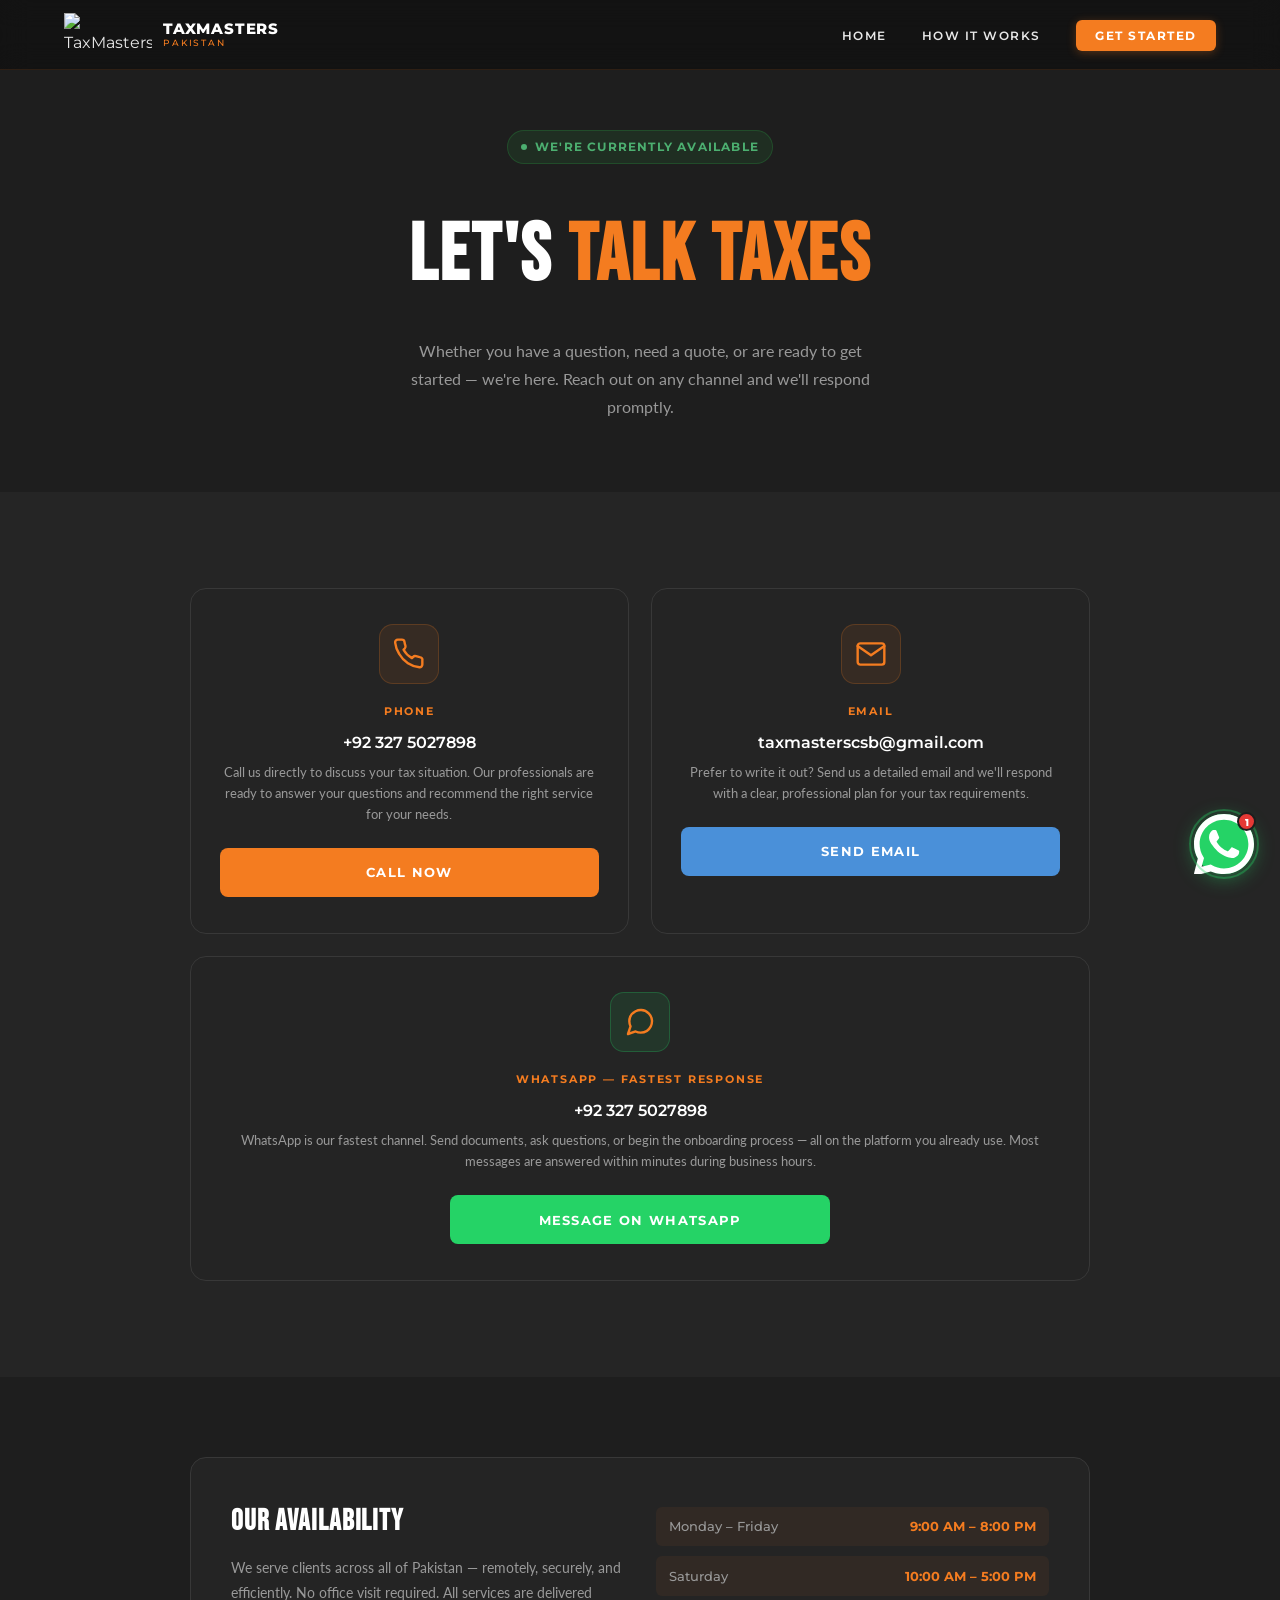
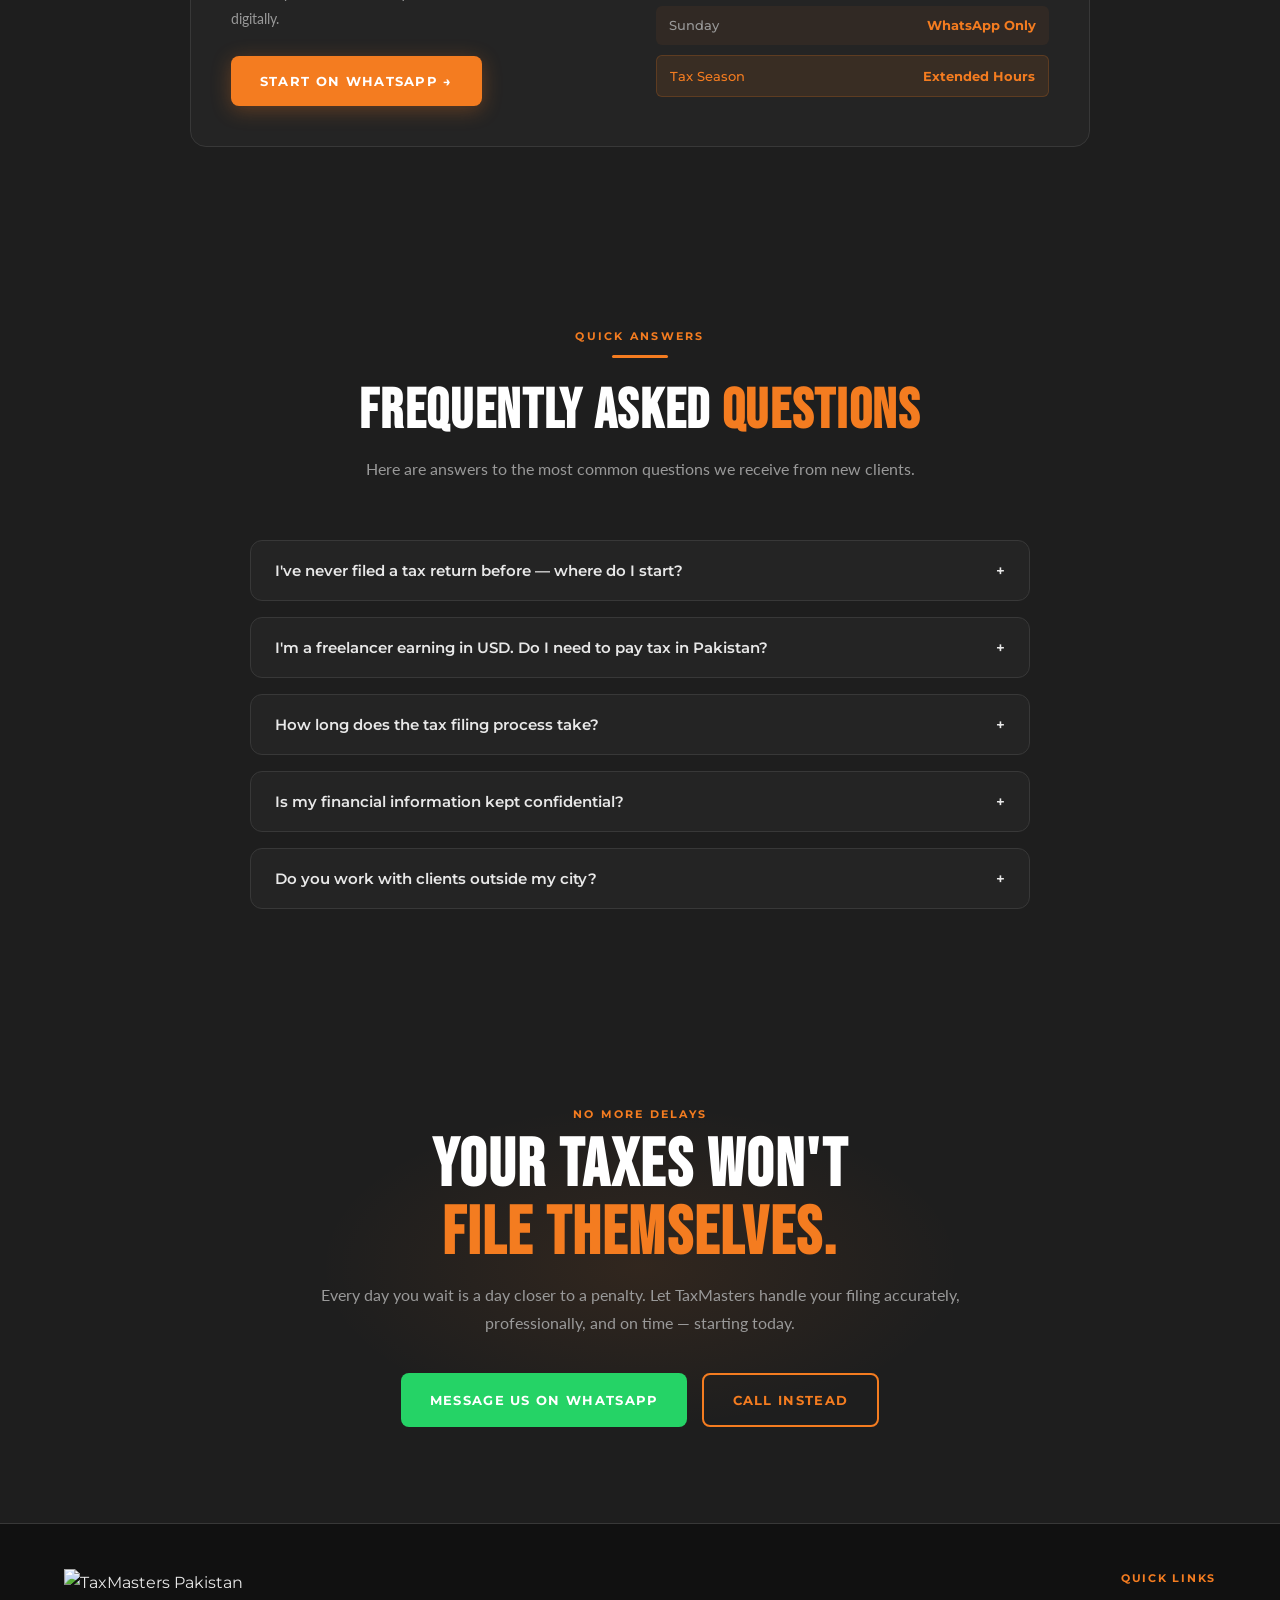
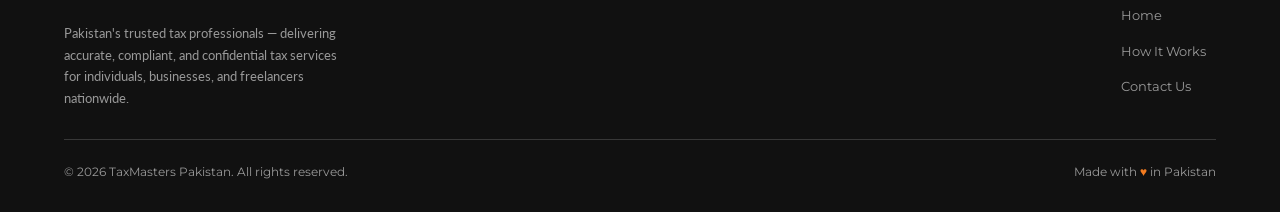
==== commit 5549bb3b: "Add files via upload" ====
--- a/contact.html
+++ b/contact.html
@@ -12,12 +12,362 @@
   <link rel="canonical" href="https://taxmasterspakistan.com/contact.html" />
   <title>Contact Us — TaxMasters Pakistan | Tax Filing Experts</title>
   <link rel="stylesheet" href="styles.css" />
-
-  <!-- ✅ FIXED FAVICONS -->
-  <link rel="icon" href="favicon.ico" sizes="any">
-  <link rel="icon" type="image/png" sizes="32x32" href="favicon-32x32.png">
-  <link rel="icon" type="image/png" sizes="16x16" href="favicon-16x16.png">
-  <link rel="apple-touch-icon" href="apple-touch-icon.png">
   <link rel="icon" type="image/svg+xml" href="favicon.svg" />
-
   <style>
+    @keyframes waPulse {
+      0%   { box-shadow: 0 0 0 0 rgba(37,211,102,0.5); }
+      70%  { box-shadow: 0 0 0 14px rgba(37,211,102,0); }
+      100% { box-shadow: 0 0 0 0 rgba(37,211,102,0); }
+    }
+    .whatsapp-btn { background: #25d366 !important; color: white !important; animation: waPulse 2.5s infinite; }
+    .whatsapp-btn:hover { background: #1ebe5a !important; }
+    .phone-btn  { background: var(--orange) !important; color: white !important; }
+    .email-btn  { background: #4a90d9 !important; color: white !important; }
+    .email-btn:hover { background: #3a7fc1 !important; }
+    .contact-section { background: var(--charcoal-mid); }
+
+    .location-card {
+      background: var(--card-bg);
+      border: 1px solid var(--border);
+      border-radius: 16px;
+      overflow: hidden;
+      max-width: 900px;
+      margin: 0 auto;
+    }
+    .location-inner {
+      padding: 2.5rem;
+      display: grid;
+      grid-template-columns: 1fr 1fr;
+      gap: 2rem;
+      align-items: center;
+    }
+    .location-info h3 {
+      font-family: var(--font-display);
+      font-size: 1.8rem;
+      color: var(--white);
+      letter-spacing: 0.03em;
+      margin-bottom: 0.5rem;
+    }
+    .location-info p {
+      font-family: var(--font-text);
+      font-size: 0.9rem;
+      color: var(--muted);
+      line-height: 1.8;
+      margin-bottom: 1.5rem;
+    }
+    .availability-list { display: flex; flex-direction: column; gap: 0.6rem; }
+    .avail-item {
+      display: flex;
+      justify-content: space-between;
+      align-items: center;
+      padding: 0.55rem 0.8rem;
+      background: rgba(244,124,32,0.06);
+      border-radius: 6px;
+      font-size: 0.82rem;
+    }
+    .avail-item .day  { color: var(--muted); font-weight: 500; }
+    .avail-item .time { color: var(--orange); font-weight: 700; }
+    .online-badge {
+      display: inline-flex;
+      align-items: center;
+      gap: 0.5rem;
+      background: rgba(40,167,69,0.12);
+      border: 1px solid rgba(40,167,69,0.25);
+      color: #4caf70;
+      font-size: 0.75rem;
+      font-weight: 700;
+      letter-spacing: 0.1em;
+      text-transform: uppercase;
+      padding: 0.35rem 0.8rem;
+      border-radius: 50px;
+      margin-bottom: 1.5rem;
+    }
+    .online-dot {
+      width: 6px; height: 6px;
+      background: #4caf70;
+      border-radius: 50%;
+      animation: pulse 1.5s infinite;
+    }
+    @media (max-width: 640px) { .location-inner { grid-template-columns: 1fr; } }
+
+    .faq-section { background: var(--charcoal); }
+    .faq-list { max-width: 780px; margin: 0 auto; display: flex; flex-direction: column; gap: 1rem; }
+    .faq-item {
+      background: var(--card-bg);
+      border: 1px solid var(--border);
+      border-radius: 12px;
+      overflow: hidden;
+      transition: border-color 0.3s;
+    }
+    .faq-item.open { border-color: rgba(244,124,32,0.3); }
+    .faq-question {
+      width: 100%;
+      background: transparent;
+      border: none;
+      cursor: pointer;
+      padding: 1.25rem 1.5rem;
+      display: flex;
+      justify-content: space-between;
+      align-items: center;
+      text-align: left;
+      gap: 1rem;
+    }
+    .faq-question span {
+      font-family: var(--font-body);
+      font-size: 0.95rem;
+      font-weight: 600;
+      color: var(--off-white);
+    }
+    .faq-arrow { color: var(--orange); font-size: 1.3rem; font-weight: 300; transition: transform 0.3s; flex-shrink: 0; line-height: 1; }
+    .faq-item.open .faq-arrow { transform: rotate(45deg); }
+    .faq-answer { max-height: 0; overflow: hidden; transition: max-height 0.4s ease; }
+    .faq-item.open .faq-answer { max-height: 200px; }
+    .faq-answer p { padding: 0 1.5rem 1.25rem; font-family: var(--font-text); font-size: 0.87rem; color: var(--muted); line-height: 1.8; }
+  </style>
+</head>
+<body>
+
+  <!-- ===== NAVBAR ===== -->
+  <nav>
+    <a href="index.html" class="nav-logo">
+      <img src="logo.png" alt="TaxMasters Pakistan" />
+      <span class="nav-brand">TaxMasters <em>Pakistan</em></span>
+    </a>
+    <ul class="nav-links">
+      <li><a href="index.html">Home</a></li>
+      <li><a href="how.html">How It Works</a></li>
+      <li><a href="contact.html" class="active nav-cta">Get Started</a></li>
+    </ul>
+    <button class="hamburger" aria-label="Toggle navigation">
+      <span></span><span></span><span></span>
+    </button>
+  </nav>
+
+  <div class="mobile-nav">
+    <a href="index.html">Home</a>
+    <a href="how.html">How It Works</a>
+    <a href="contact.html" class="nav-cta">Get Started &rarr;</a>
+  </div>
+
+  <!-- ===== HERO ===== -->
+  <div class="contact-hero">
+    <div class="online-badge">
+      <span class="online-dot"></span>
+      We're Currently Available
+    </div>
+    <h1>LET'S <span class="highlight">TALK TAXES</span></h1>
+    <p>Whether you have a question, need a quote, or are ready to get started — we're here. Reach out on any channel and we'll respond promptly.</p>
+  </div>
+
+  <!-- ===== CONTACT CARDS ===== -->
+  <section class="contact-section">
+    <div class="contact-grid reveal" style="max-width: 900px; margin: 0 auto;">
+
+      <div class="contact-card">
+        <div class="contact-card-icon">
+          <svg viewBox="0 0 24 24" fill="none" stroke="var(--orange)" stroke-width="1.8" stroke-linecap="round" stroke-linejoin="round" width="32" height="32"><path d="M22 16.92v3a2 2 0 0 1-2.18 2 19.79 19.79 0 0 1-8.63-3.07A19.5 19.5 0 0 1 4.69 12 19.79 19.79 0 0 1 1.61 3.4 2 2 0 0 1 3.6 1.22h3a2 2 0 0 1 2 1.72c.127.96.361 1.903.7 2.81a2 2 0 0 1-.45 2.11L7.91 8.78a16 16 0 0 0 6.29 6.29l.95-.95a2 2 0 0 1 2.11-.45c.907.339 1.85.573 2.81.7A2 2 0 0 1 22 16.92z"/></svg>
+        </div>
+        <h3>Phone</h3>
+        <div class="contact-value">+92 327 5027898</div>
+        <div class="contact-desc">Call us directly to discuss your tax situation. Our professionals are ready to answer your questions and recommend the right service for your needs.</div>
+        <a href="tel:+923275027898" class="btn phone-btn" style="width:100%; justify-content:center;">Call Now</a>
+      </div>
+
+      <div class="contact-card">
+        <div class="contact-card-icon">
+          <svg viewBox="0 0 24 24" fill="none" stroke="var(--orange)" stroke-width="1.8" stroke-linecap="round" stroke-linejoin="round" width="32" height="32"><path d="M4 4h16c1.1 0 2 .9 2 2v12c0 1.1-.9 2-2 2H4c-1.1 0-2-.9-2-2V6c0-1.1.9-2 2-2z"/><polyline points="22,6 12,13 2,6"/></svg>
+        </div>
+        <h3>Email</h3>
+        <div class="contact-value">taxmasterscsb@gmail.com</div>
+        <div class="contact-desc">Prefer to write it out? Send us a detailed email and we'll respond with a clear, professional plan for your tax requirements.</div>
+        <a href="mailto:taxmasterscsb@gmail.com" class="btn email-btn" style="width:100%; justify-content:center;">Send Email</a>
+      </div>
+
+      <div class="contact-card wide">
+        <div class="contact-card-icon" style="background: rgba(37,211,102,0.1); border-color: rgba(37,211,102,0.25);">
+          <svg viewBox="0 0 24 24" fill="none" stroke="#25d366" stroke-width="1.8" stroke-linecap="round" stroke-linejoin="round" width="32" height="32"><path d="M21 11.5a8.38 8.38 0 0 1-.9 3.8 8.5 8.5 0 0 1-7.6 4.7 8.38 8.38 0 0 1-3.8-.9L3 21l1.9-5.7a8.38 8.38 0 0 1-.9-3.8 8.5 8.5 0 0 1 4.7-7.6 8.38 8.38 0 0 1 3.8-.9h.5a8.48 8.48 0 0 1 8 8v.5z"/></svg>
+        </div>
+        <h3>WhatsApp — Fastest Response</h3>
+        <div class="contact-value">+92 327 5027898</div>
+        <div class="contact-desc">WhatsApp is our fastest channel. Send documents, ask questions, or begin the onboarding process — all on the platform you already use. Most messages are answered within minutes during business hours.</div>
+        <a href="https://wa.me/923275027898?text=Hello%20TaxMasters!%20I%20need%20help%20with%20my%20taxes." target="_blank" rel="noopener" class="btn whatsapp-btn" style="width: 100%; max-width: 380px; margin: 0 auto; justify-content: center;">
+          Message on WhatsApp
+        </a>
+      </div>
+
+    </div>
+  </section>
+
+  <!-- ===== AVAILABILITY ===== -->
+  <section style="background: var(--charcoal); padding: 80px 5%;">
+    <div class="location-card reveal">
+      <div class="location-inner">
+        <div class="location-info">
+          <h3>OUR AVAILABILITY</h3>
+          <p>We serve clients across all of Pakistan — remotely, securely, and efficiently. No office visit required. All services are delivered digitally.</p>
+          <a href="https://wa.me/923275027898" target="_blank" class="btn btn-primary">Start on WhatsApp &rarr;</a>
+        </div>
+        <div>
+          <div class="availability-list">
+            <div class="avail-item">
+              <span class="day">Monday &ndash; Friday</span>
+              <span class="time">9:00 AM &ndash; 8:00 PM</span>
+            </div>
+            <div class="avail-item">
+              <span class="day">Saturday</span>
+              <span class="time">10:00 AM &ndash; 5:00 PM</span>
+            </div>
+            <div class="avail-item">
+              <span class="day">Sunday</span>
+              <span class="time">WhatsApp Only</span>
+            </div>
+            <div class="avail-item" style="background: rgba(244,124,32,0.1); border: 1px solid rgba(244,124,32,0.2);">
+              <span class="day" style="color: var(--orange);">Tax Season</span>
+              <span class="time">Extended Hours</span>
+            </div>
+          </div>
+        </div>
+      </div>
+    </div>
+  </section>
+
+  <!-- ===== FAQ ===== -->
+  <section class="faq-section" style="padding: 100px 5%;">
+    <div class="section-header reveal">
+      <span class="section-label">Quick Answers</span>
+      <div class="accent-line"></div>
+      <h2>Frequently Asked <span class="highlight">Questions</span></h2>
+      <p>Here are answers to the most common questions we receive from new clients.</p>
+    </div>
+
+    <div class="faq-list reveal">
+      <div class="faq-item">
+        <button class="faq-question" onclick="toggleFaq(this)">
+          <span>I've never filed a tax return before — where do I start?</span>
+          <span class="faq-arrow">+</span>
+        </button>
+        <div class="faq-answer">
+          <p>Don't worry — this is exactly the situation we handle most often. Contact us and we'll walk you through IRIS registration, ATL inclusion, and your first return filing from scratch. We make the entire process simple.</p>
+        </div>
+      </div>
+
+      <div class="faq-item">
+        <button class="faq-question" onclick="toggleFaq(this)">
+          <span>I'm a freelancer earning in USD. Do I need to pay tax in Pakistan?</span>
+          <span class="faq-arrow">+</span>
+        </button>
+        <div class="faq-answer">
+          <p>Yes — but Pakistan offers significant tax incentives for IT exporters and freelancers registered with PSEB. We'll help you register, declare your income correctly, and minimise your tax liability entirely within the law.</p>
+        </div>
+      </div>
+
+      <div class="faq-item">
+        <button class="faq-question" onclick="toggleFaq(this)">
+          <span>How long does the tax filing process take?</span>
+          <span class="faq-arrow">+</span>
+        </button>
+        <div class="faq-answer">
+          <p>For most individual returns, the entire process — from document submission to filing confirmation — is completed within 24 to 72 hours. Business returns may take slightly longer depending on complexity.</p>
+        </div>
+      </div>
+
+      <div class="faq-item">
+        <button class="faq-question" onclick="toggleFaq(this)">
+          <span>Is my financial information kept confidential?</span>
+          <span class="faq-arrow">+</span>
+        </button>
+        <div class="faq-answer">
+          <p>Absolutely. Client confidentiality is a cornerstone of our practice. Your documents and financial data are never shared with any third party, and we maintain strict data security protocols throughout every engagement.</p>
+        </div>
+      </div>
+
+      <div class="faq-item">
+        <button class="faq-question" onclick="toggleFaq(this)">
+          <span>Do you work with clients outside my city?</span>
+          <span class="faq-arrow">+</span>
+        </button>
+        <div class="faq-answer">
+          <p>Yes — we work with clients across all of Pakistan entirely online. All document sharing, communication, and service delivery happens digitally, so your location is never a barrier to expert tax help.</p>
+        </div>
+      </div>
+    </div>
+  </section>
+
+  <!-- ===== CTA ===== -->
+  <section class="cta-section">
+    <div class="cta-inner reveal">
+      <span class="section-label">No More Delays</span>
+      <h2>Your Taxes Won't<br><span class="highlight">File Themselves.</span></h2>
+      <p>Every day you wait is a day closer to a penalty. Let TaxMasters handle your filing accurately, professionally, and on time — starting today.</p>
+      <div class="cta-buttons">
+        <a href="https://wa.me/923275027898?text=Hello%20TaxMasters!%20I%20need%20help%20with%20my%20taxes." target="_blank" class="btn whatsapp-btn">Message Us on WhatsApp</a>
+        <a href="tel:+923275027898" class="btn btn-outline">Call Instead</a>
+      </div>
+    </div>
+  </section>
+
+  <!-- ===== FOOTER ===== -->
+  <footer>
+    <div class="footer-inner">
+      <div class="footer-brand">
+        <img src="logo.png" alt="TaxMasters Pakistan" />
+        <p>Pakistan's trusted tax professionals — delivering accurate, compliant, and confidential tax services for individuals, businesses, and freelancers nationwide.</p>
+      </div>
+      <div class="footer-links">
+        <h4>Quick Links</h4>
+        <ul>
+          <li><a href="index.html">Home</a></li>
+          <li><a href="how.html">How It Works</a></li>
+          <li><a href="contact.html">Contact Us</a></li>
+        </ul>
+      </div>
+    </div>
+    <div class="footer-bottom">
+      <p>&copy; 2026 TaxMasters Pakistan. All rights reserved.</p>
+      <p>Made with <span style="color:var(--orange);">&hearts;</span> in Pakistan</p>
+    </div>
+  </footer>
+
+  <!-- ===== WHATSAPP FLOAT ===== -->
+  <div class="wa-widget" id="waWidget">
+    <div class="wa-popup" id="waPopup">
+      <div class="wa-popup-header">
+        <div class="wa-avatar">TM</div>
+        <div class="wa-header-text">
+          <strong>TaxMasters Pakistan</strong>
+          <span>Typically replies in minutes</span>
+        </div>
+        <button class="wa-close" onclick="closeWa()" aria-label="Close">&times;</button>
+      </div>
+      <div class="wa-popup-body">
+        <div class="wa-bubble">
+          Hi! Need help with your taxes? We're here. Send us a message and we'll respond right away.
+        </div>
+      </div>
+      <a class="wa-popup-btn" href="https://wa.me/923275027898?text=Hello%20TaxMasters!%20I%20need%20help%20with%20my%20taxes." target="_blank" rel="noopener">
+        Start Chat on WhatsApp
+      </a>
+    </div>
+    <button class="wa-fab" id="waFab" onclick="toggleWa()" aria-label="Chat on WhatsApp">
+      <svg class="wa-icon-open" viewBox="0 0 24 24" fill="white" xmlns="http://www.w3.org/2000/svg">
+        <path d="M17.472 14.382c-.297-.149-1.758-.867-2.03-.967-.273-.099-.471-.148-.67.15-.197.297-.767.966-.94 1.164-.173.199-.347.223-.644.075-.297-.15-1.255-.463-2.39-1.475-.883-.788-1.48-1.761-1.653-2.059-.173-.297-.018-.458.13-.606.134-.133.298-.347.446-.52.149-.174.198-.298.298-.497.099-.198.05-.371-.025-.52-.075-.149-.669-1.612-.916-2.207-.242-.579-.487-.5-.669-.51-.173-.008-.371-.01-.57-.01-.198 0-.52.074-.792.372-.272.297-1.04 1.016-1.04 2.479 0 1.462 1.065 2.875 1.213 3.074.149.198 2.096 3.2 5.077 4.487.709.306 1.262.489 1.694.625.712.227 1.36.195 1.871.118.571-.085 1.758-.719 2.006-1.413.248-.694.248-1.289.173-1.413-.074-.124-.272-.198-.57-.347z"/><path d="M12 0C5.373 0 0 5.373 0 12c0 2.123.554 4.117 1.528 5.845L.057 23.571a.75.75 0 0 0 .92.921l5.733-1.472A11.943 11.943 0 0 0 12 24c6.627 0 12-5.373 12-12S18.627 0 12 0zm0 21.75a9.704 9.704 0 0 1-4.944-1.348l-.354-.21-3.658.939.962-3.554-.23-.366A9.722 9.722 0 0 1 2.25 12C2.25 6.615 6.615 2.25 12 2.25S21.75 6.615 21.75 12 17.385 21.75 12 21.75z"/>
+      </svg>
+      <svg class="wa-icon-close" viewBox="0 0 24 24" fill="none" stroke="white" stroke-width="2.5" stroke-linecap="round" xmlns="http://www.w3.org/2000/svg">
+        <line x1="18" y1="6" x2="6" y2="18"/><line x1="6" y1="6" x2="18" y2="18"/>
+      </svg>
+      <span class="wa-badge" id="waBadge">1</span>
+    </button>
+  </div>
+
+  <script src="script.js"></script>
+  <script>
+    function toggleFaq(btn) {
+      const item = btn.closest('.faq-item');
+      if (!item) return;
+      const isOpen = item.classList.contains('open');
+      document.querySelectorAll('.faq-item.open').forEach(el => el.classList.remove('open'));
+      if (!isOpen) item.classList.add('open');
+    }
+  </script>
+</body>
+</html>
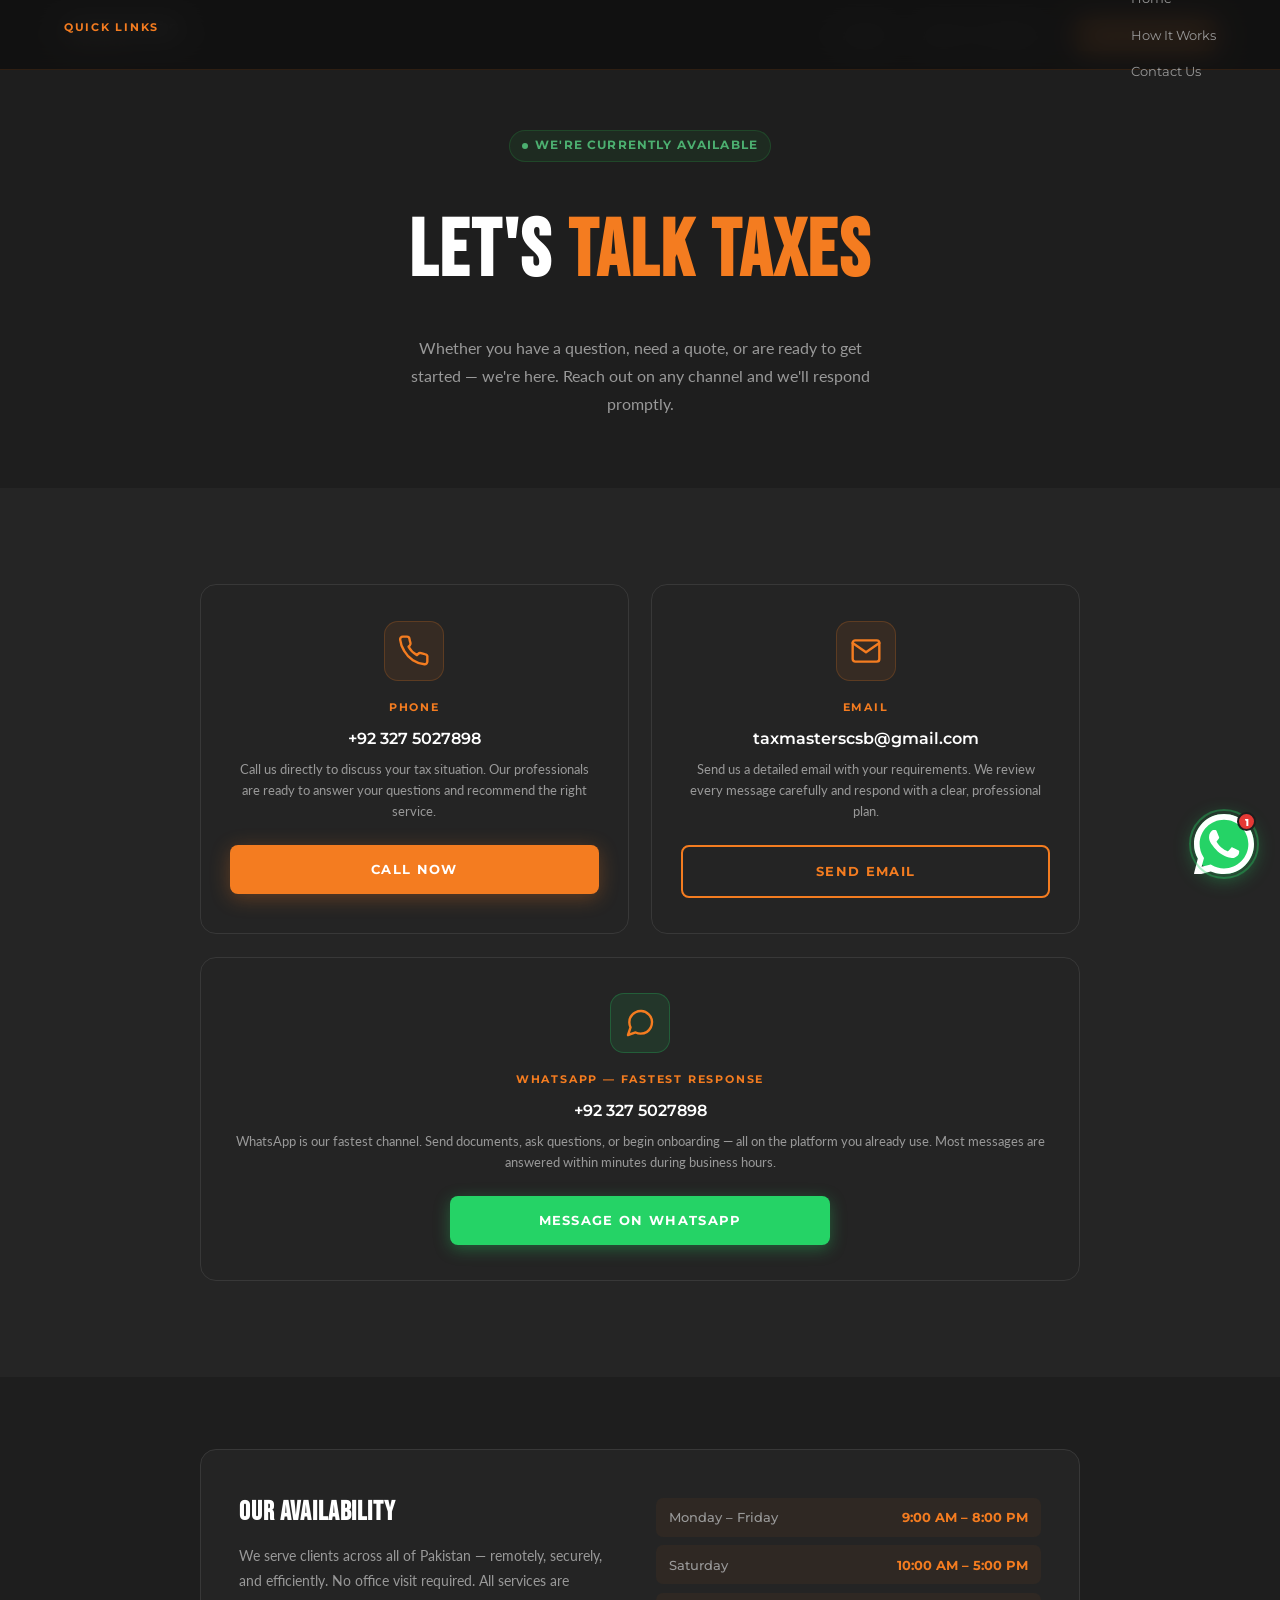
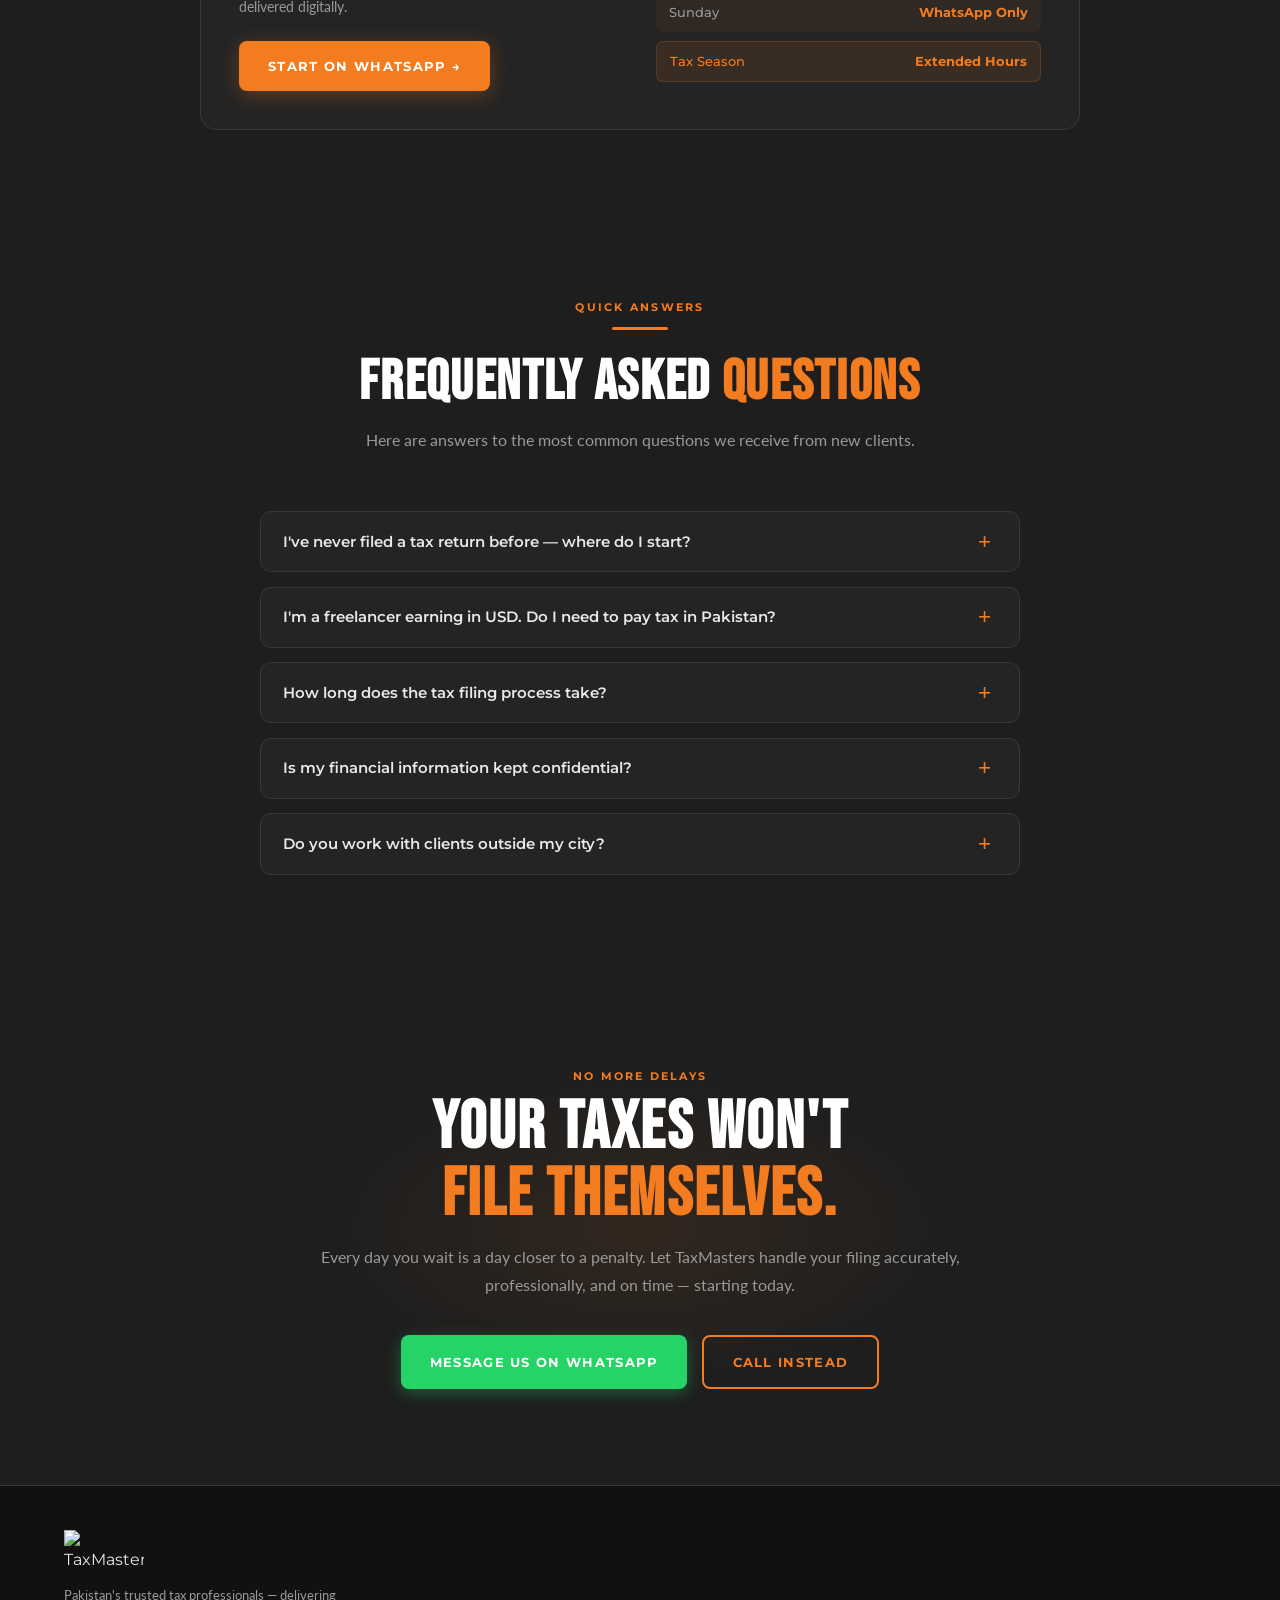
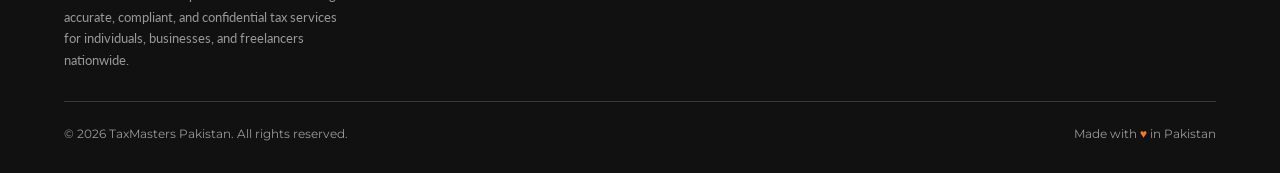
==== commit b53a54a6: "Add files via upload" ====
--- a/contact.html
+++ b/contact.html
@@ -12,125 +12,25 @@
   <link rel="canonical" href="https://taxmasterspakistan.com/contact.html" />
   <title>Contact Us — TaxMasters Pakistan | Tax Filing Experts</title>
   <link rel="stylesheet" href="styles.css" />
+  <link rel="icon" href="favicon.ico" sizes="any" />
   <link rel="icon" type="image/svg+xml" href="favicon.svg" />
-  <style>
-    @keyframes waPulse {
-      0%   { box-shadow: 0 0 0 0 rgba(37,211,102,0.5); }
-      70%  { box-shadow: 0 0 0 14px rgba(37,211,102,0); }
-      100% { box-shadow: 0 0 0 0 rgba(37,211,102,0); }
-    }
-    .whatsapp-btn { background: #25d366 !important; color: white !important; animation: waPulse 2.5s infinite; }
-    .whatsapp-btn:hover { background: #1ebe5a !important; }
-    .phone-btn  { background: var(--orange) !important; color: white !important; }
-    .email-btn  { background: #4a90d9 !important; color: white !important; }
-    .email-btn:hover { background: #3a7fc1 !important; }
-    .contact-section { background: var(--charcoal-mid); }
-
-    .location-card {
-      background: var(--card-bg);
-      border: 1px solid var(--border);
-      border-radius: 16px;
-      overflow: hidden;
-      max-width: 900px;
-      margin: 0 auto;
-    }
-    .location-inner {
-      padding: 2.5rem;
-      display: grid;
-      grid-template-columns: 1fr 1fr;
-      gap: 2rem;
-      align-items: center;
-    }
-    .location-info h3 {
-      font-family: var(--font-display);
-      font-size: 1.8rem;
-      color: var(--white);
-      letter-spacing: 0.03em;
-      margin-bottom: 0.5rem;
-    }
-    .location-info p {
-      font-family: var(--font-text);
-      font-size: 0.9rem;
-      color: var(--muted);
-      line-height: 1.8;
-      margin-bottom: 1.5rem;
-    }
-    .availability-list { display: flex; flex-direction: column; gap: 0.6rem; }
-    .avail-item {
-      display: flex;
-      justify-content: space-between;
-      align-items: center;
-      padding: 0.55rem 0.8rem;
-      background: rgba(244,124,32,0.06);
-      border-radius: 6px;
-      font-size: 0.82rem;
-    }
-    .avail-item .day  { color: var(--muted); font-weight: 500; }
-    .avail-item .time { color: var(--orange); font-weight: 700; }
-    .online-badge {
-      display: inline-flex;
-      align-items: center;
-      gap: 0.5rem;
-      background: rgba(40,167,69,0.12);
-      border: 1px solid rgba(40,167,69,0.25);
-      color: #4caf70;
-      font-size: 0.75rem;
-      font-weight: 700;
-      letter-spacing: 0.1em;
-      text-transform: uppercase;
-      padding: 0.35rem 0.8rem;
-      border-radius: 50px;
-      margin-bottom: 1.5rem;
-    }
-    .online-dot {
-      width: 6px; height: 6px;
-      background: #4caf70;
-      border-radius: 50%;
-      animation: pulse 1.5s infinite;
-    }
-    @media (max-width: 640px) { .location-inner { grid-template-columns: 1fr; } }
-
-    .faq-section { background: var(--charcoal); }
-    .faq-list { max-width: 780px; margin: 0 auto; display: flex; flex-direction: column; gap: 1rem; }
-    .faq-item {
-      background: var(--card-bg);
-      border: 1px solid var(--border);
-      border-radius: 12px;
-      overflow: hidden;
-      transition: border-color 0.3s;
-    }
-    .faq-item.open { border-color: rgba(244,124,32,0.3); }
-    .faq-question {
-      width: 100%;
-      background: transparent;
-      border: none;
-      cursor: pointer;
-      padding: 1.25rem 1.5rem;
-      display: flex;
-      justify-content: space-between;
-      align-items: center;
-      text-align: left;
-      gap: 1rem;
-    }
-    .faq-question span {
-      font-family: var(--font-body);
-      font-size: 0.95rem;
-      font-weight: 600;
-      color: var(--off-white);
-    }
-    .faq-arrow { color: var(--orange); font-size: 1.3rem; font-weight: 300; transition: transform 0.3s; flex-shrink: 0; line-height: 1; }
-    .faq-item.open .faq-arrow { transform: rotate(45deg); }
-    .faq-answer { max-height: 0; overflow: hidden; transition: max-height 0.4s ease; }
-    .faq-item.open .faq-answer { max-height: 200px; }
-    .faq-answer p { padding: 0 1.5rem 1.25rem; font-family: var(--font-text); font-size: 0.87rem; color: var(--muted); line-height: 1.8; }
-  </style>
+  <link rel="apple-touch-icon" href="apple-touch-icon.png" />
 </head>
 <body>
+
+  <!-- ===== LOADER ===== -->
+  <div id="siteLoader" aria-hidden="true">
+    <div class="loader-word">
+      <span class="loader-fill">TAXMASTERS</span>
+      <span class="loader-ghost">TAXMASTERS</span>
+    </div>
+    <div class="loader-tagline">Your Taxes, Our Expertise</div>
+  </div>
 
   <!-- ===== NAVBAR ===== -->
   <nav>
     <a href="index.html" class="nav-logo">
-      <img src="logo.png" alt="TaxMasters Pakistan" />
+      <img src="logo.png" alt="TaxMasters Pakistan" class="logo-img" width="88" height="44" loading="eager" />
       <span class="nav-brand">TaxMasters <em>Pakistan</em></span>
     </a>
     <ul class="nav-links">
@@ -138,189 +38,139 @@
       <li><a href="how.html">How It Works</a></li>
       <li><a href="contact.html" class="active nav-cta">Get Started</a></li>
     </ul>
-    <button class="hamburger" aria-label="Toggle navigation">
+    <button class="hamburger" aria-label="Toggle navigation" aria-expanded="false">
       <span></span><span></span><span></span>
     </button>
   </nav>
 
-  <div class="mobile-nav">
+  <div class="mobile-nav" role="navigation" aria-label="Mobile navigation">
     <a href="index.html">Home</a>
     <a href="how.html">How It Works</a>
     <a href="contact.html" class="nav-cta">Get Started &rarr;</a>
   </div>
 
-  <!-- ===== HERO ===== -->
   <div class="contact-hero">
-    <div class="online-badge">
-      <span class="online-dot"></span>
-      We're Currently Available
-    </div>
+    <div class="online-badge"><span class="online-dot"></span> We're Currently Available</div>
     <h1>LET'S <span class="highlight">TALK TAXES</span></h1>
     <p>Whether you have a question, need a quote, or are ready to get started — we're here. Reach out on any channel and we'll respond promptly.</p>
   </div>
 
-  <!-- ===== CONTACT CARDS ===== -->
   <section class="contact-section">
-    <div class="contact-grid reveal" style="max-width: 900px; margin: 0 auto;">
-
+    <div class="contact-grid reveal" style="max-width:880px;margin:0 auto;">
       <div class="contact-card">
-        <div class="contact-card-icon">
-          <svg viewBox="0 0 24 24" fill="none" stroke="var(--orange)" stroke-width="1.8" stroke-linecap="round" stroke-linejoin="round" width="32" height="32"><path d="M22 16.92v3a2 2 0 0 1-2.18 2 19.79 19.79 0 0 1-8.63-3.07A19.5 19.5 0 0 1 4.69 12 19.79 19.79 0 0 1 1.61 3.4 2 2 0 0 1 3.6 1.22h3a2 2 0 0 1 2 1.72c.127.96.361 1.903.7 2.81a2 2 0 0 1-.45 2.11L7.91 8.78a16 16 0 0 0 6.29 6.29l.95-.95a2 2 0 0 1 2.11-.45c.907.339 1.85.573 2.81.7A2 2 0 0 1 22 16.92z"/></svg>
-        </div>
+        <div class="contact-card-icon"><svg viewBox="0 0 24 24" fill="none" stroke="var(--orange)" stroke-width="1.8" stroke-linecap="round" stroke-linejoin="round" width="32" height="32" aria-hidden="true"><path d="M22 16.92v3a2 2 0 0 1-2.18 2 19.79 19.79 0 0 1-8.63-3.07A19.5 19.5 0 0 1 4.69 12 19.79 19.79 0 0 1 1.61 3.4 2 2 0 0 1 3.6 1.22h3a2 2 0 0 1 2 1.72c.127.96.361 1.903.7 2.81a2 2 0 0 1-.45 2.11L7.91 8.78a16 16 0 0 0 6.29 6.29l.95-.95a2 2 0 0 1 2.11-.45c.907.339 1.85.573 2.81.7A2 2 0 0 1 22 16.92z"/></svg></div>
         <h3>Phone</h3>
         <div class="contact-value">+92 327 5027898</div>
-        <div class="contact-desc">Call us directly to discuss your tax situation. Our professionals are ready to answer your questions and recommend the right service for your needs.</div>
-        <a href="tel:+923275027898" class="btn phone-btn" style="width:100%; justify-content:center;">Call Now</a>
-      </div>
-
+        <div class="contact-desc">Call us directly to discuss your tax situation. Our professionals are ready to answer your questions and recommend the right service.</div>
+        <a href="tel:+923275027898" class="btn btn-primary" style="width:100%;">Call Now</a>
+      </div>
       <div class="contact-card">
-        <div class="contact-card-icon">
-          <svg viewBox="0 0 24 24" fill="none" stroke="var(--orange)" stroke-width="1.8" stroke-linecap="round" stroke-linejoin="round" width="32" height="32"><path d="M4 4h16c1.1 0 2 .9 2 2v12c0 1.1-.9 2-2 2H4c-1.1 0-2-.9-2-2V6c0-1.1.9-2 2-2z"/><polyline points="22,6 12,13 2,6"/></svg>
-        </div>
+        <div class="contact-card-icon"><svg viewBox="0 0 24 24" fill="none" stroke="var(--orange)" stroke-width="1.8" stroke-linecap="round" stroke-linejoin="round" width="32" height="32" aria-hidden="true"><path d="M4 4h16c1.1 0 2 .9 2 2v12c0 1.1-.9 2-2 2H4c-1.1 0-2-.9-2-2V6c0-1.1.9-2 2-2z"/><polyline points="22,6 12,13 2,6"/></svg></div>
         <h3>Email</h3>
         <div class="contact-value">taxmasterscsb@gmail.com</div>
-        <div class="contact-desc">Prefer to write it out? Send us a detailed email and we'll respond with a clear, professional plan for your tax requirements.</div>
-        <a href="mailto:taxmasterscsb@gmail.com" class="btn email-btn" style="width:100%; justify-content:center;">Send Email</a>
-      </div>
-
+        <div class="contact-desc">Send us a detailed email with your requirements. We review every message carefully and respond with a clear, professional plan.</div>
+        <a href="mailto:taxmasterscsb@gmail.com" class="btn btn-outline" style="width:100%;">Send Email</a>
+      </div>
       <div class="contact-card wide">
-        <div class="contact-card-icon" style="background: rgba(37,211,102,0.1); border-color: rgba(37,211,102,0.25);">
-          <svg viewBox="0 0 24 24" fill="none" stroke="#25d366" stroke-width="1.8" stroke-linecap="round" stroke-linejoin="round" width="32" height="32"><path d="M21 11.5a8.38 8.38 0 0 1-.9 3.8 8.5 8.5 0 0 1-7.6 4.7 8.38 8.38 0 0 1-3.8-.9L3 21l1.9-5.7a8.38 8.38 0 0 1-.9-3.8 8.5 8.5 0 0 1 4.7-7.6 8.38 8.38 0 0 1 3.8-.9h.5a8.48 8.48 0 0 1 8 8v.5z"/></svg>
-        </div>
+        <div class="contact-card-icon" style="background:rgba(37,211,102,0.1);border-color:rgba(37,211,102,0.25);"><svg viewBox="0 0 24 24" fill="none" stroke="#25d366" stroke-width="1.8" stroke-linecap="round" stroke-linejoin="round" width="32" height="32" aria-hidden="true"><path d="M21 11.5a8.38 8.38 0 0 1-.9 3.8 8.5 8.5 0 0 1-7.6 4.7 8.38 8.38 0 0 1-3.8-.9L3 21l1.9-5.7a8.38 8.38 0 0 1-.9-3.8 8.5 8.5 0 0 1 4.7-7.6 8.38 8.38 0 0 1 3.8-.9h.5a8.48 8.48 0 0 1 8 8v.5z"/></svg></div>
         <h3>WhatsApp — Fastest Response</h3>
         <div class="contact-value">+92 327 5027898</div>
-        <div class="contact-desc">WhatsApp is our fastest channel. Send documents, ask questions, or begin the onboarding process — all on the platform you already use. Most messages are answered within minutes during business hours.</div>
-        <a href="https://wa.me/923275027898?text=Hello%20TaxMasters!%20I%20need%20help%20with%20my%20taxes." target="_blank" rel="noopener" class="btn whatsapp-btn" style="width: 100%; max-width: 380px; margin: 0 auto; justify-content: center;">
-          Message on WhatsApp
-        </a>
-      </div>
-
-    </div>
-  </section>
-
-  <!-- ===== AVAILABILITY ===== -->
-  <section style="background: var(--charcoal); padding: 80px 5%;">
-    <div class="location-card reveal">
-      <div class="location-inner">
-        <div class="location-info">
+        <div class="contact-desc">WhatsApp is our fastest channel. Send documents, ask questions, or begin onboarding — all on the platform you already use. Most messages are answered within minutes during business hours.</div>
+        <a href="https://wa.me/923275027898?text=Hello%20TaxMasters!%20I%20need%20help%20with%20my%20taxes." target="_blank" rel="noopener noreferrer" class="btn btn-whatsapp" style="width:100%;max-width:380px;margin:0 auto;">Message on WhatsApp</a>
+      </div>
+    </div>
+  </section>
+
+  <section class="availability-section">
+    <div class="avail-card reveal">
+      <div class="avail-inner">
+        <div class="avail-info">
           <h3>OUR AVAILABILITY</h3>
           <p>We serve clients across all of Pakistan — remotely, securely, and efficiently. No office visit required. All services are delivered digitally.</p>
-          <a href="https://wa.me/923275027898" target="_blank" class="btn btn-primary">Start on WhatsApp &rarr;</a>
+          <a href="https://wa.me/923275027898" target="_blank" rel="noopener noreferrer" class="btn btn-primary">Start on WhatsApp &rarr;</a>
         </div>
-        <div>
-          <div class="availability-list">
-            <div class="avail-item">
-              <span class="day">Monday &ndash; Friday</span>
-              <span class="time">9:00 AM &ndash; 8:00 PM</span>
-            </div>
-            <div class="avail-item">
-              <span class="day">Saturday</span>
-              <span class="time">10:00 AM &ndash; 5:00 PM</span>
-            </div>
-            <div class="avail-item">
-              <span class="day">Sunday</span>
-              <span class="time">WhatsApp Only</span>
-            </div>
-            <div class="avail-item" style="background: rgba(244,124,32,0.1); border: 1px solid rgba(244,124,32,0.2);">
-              <span class="day" style="color: var(--orange);">Tax Season</span>
-              <span class="time">Extended Hours</span>
-            </div>
-          </div>
+        <div class="avail-times">
+          <div class="avail-row"><span class="avail-day">Monday &ndash; Friday</span><span class="avail-time">9:00 AM &ndash; 8:00 PM</span></div>
+          <div class="avail-row"><span class="avail-day">Saturday</span><span class="avail-time">10:00 AM &ndash; 5:00 PM</span></div>
+          <div class="avail-row"><span class="avail-day">Sunday</span><span class="avail-time">WhatsApp Only</span></div>
+          <div class="avail-row avail-highlight"><span class="avail-day">Tax Season</span><span class="avail-time">Extended Hours</span></div>
         </div>
       </div>
     </div>
   </section>
 
-  <!-- ===== FAQ ===== -->
-  <section class="faq-section" style="padding: 100px 5%;">
+  <section class="faq-section">
     <div class="section-header reveal">
       <span class="section-label">Quick Answers</span>
       <div class="accent-line"></div>
       <h2>Frequently Asked <span class="highlight">Questions</span></h2>
       <p>Here are answers to the most common questions we receive from new clients.</p>
     </div>
-
     <div class="faq-list reveal">
       <div class="faq-item">
-        <button class="faq-question" onclick="toggleFaq(this)">
+        <button class="faq-question" onclick="toggleFaq(this)" aria-expanded="false">
           <span>I've never filed a tax return before — where do I start?</span>
-          <span class="faq-arrow">+</span>
-        </button>
-        <div class="faq-answer">
-          <p>Don't worry — this is exactly the situation we handle most often. Contact us and we'll walk you through IRIS registration, ATL inclusion, and your first return filing from scratch. We make the entire process simple.</p>
-        </div>
-      </div>
-
-      <div class="faq-item">
-        <button class="faq-question" onclick="toggleFaq(this)">
+          <span class="faq-arrow" aria-hidden="true">+</span>
+        </button>
+        <div class="faq-answer"><p>Don't worry — this is exactly the situation we handle most often. Contact us and we'll walk you through IRIS registration, ATL inclusion, and your first return filing from scratch. We make the entire process simple.</p></div>
+      </div>
+      <div class="faq-item">
+        <button class="faq-question" onclick="toggleFaq(this)" aria-expanded="false">
           <span>I'm a freelancer earning in USD. Do I need to pay tax in Pakistan?</span>
-          <span class="faq-arrow">+</span>
-        </button>
-        <div class="faq-answer">
-          <p>Yes — but Pakistan offers significant tax incentives for IT exporters and freelancers registered with PSEB. We'll help you register, declare your income correctly, and minimise your tax liability entirely within the law.</p>
-        </div>
-      </div>
-
-      <div class="faq-item">
-        <button class="faq-question" onclick="toggleFaq(this)">
+          <span class="faq-arrow" aria-hidden="true">+</span>
+        </button>
+        <div class="faq-answer"><p>Yes — but Pakistan offers significant tax incentives for IT exporters and freelancers registered with PSEB. We'll help you register, declare your income correctly, and minimise your tax liability entirely within the law.</p></div>
+      </div>
+      <div class="faq-item">
+        <button class="faq-question" onclick="toggleFaq(this)" aria-expanded="false">
           <span>How long does the tax filing process take?</span>
-          <span class="faq-arrow">+</span>
-        </button>
-        <div class="faq-answer">
-          <p>For most individual returns, the entire process — from document submission to filing confirmation — is completed within 24 to 72 hours. Business returns may take slightly longer depending on complexity.</p>
-        </div>
-      </div>
-
-      <div class="faq-item">
-        <button class="faq-question" onclick="toggleFaq(this)">
+          <span class="faq-arrow" aria-hidden="true">+</span>
+        </button>
+        <div class="faq-answer"><p>For most individual returns, the entire process — from document submission to filing confirmation — is completed within 24 to 72 hours. Business returns may take slightly longer depending on complexity.</p></div>
+      </div>
+      <div class="faq-item">
+        <button class="faq-question" onclick="toggleFaq(this)" aria-expanded="false">
           <span>Is my financial information kept confidential?</span>
-          <span class="faq-arrow">+</span>
-        </button>
-        <div class="faq-answer">
-          <p>Absolutely. Client confidentiality is a cornerstone of our practice. Your documents and financial data are never shared with any third party, and we maintain strict data security protocols throughout every engagement.</p>
-        </div>
-      </div>
-
-      <div class="faq-item">
-        <button class="faq-question" onclick="toggleFaq(this)">
+          <span class="faq-arrow" aria-hidden="true">+</span>
+        </button>
+        <div class="faq-answer"><p>Absolutely. Client confidentiality is a cornerstone of our practice. Your documents and financial data are never shared with any third party, and we maintain strict data security protocols throughout every engagement.</p></div>
+      </div>
+      <div class="faq-item">
+        <button class="faq-question" onclick="toggleFaq(this)" aria-expanded="false">
           <span>Do you work with clients outside my city?</span>
-          <span class="faq-arrow">+</span>
-        </button>
-        <div class="faq-answer">
-          <p>Yes — we work with clients across all of Pakistan entirely online. All document sharing, communication, and service delivery happens digitally, so your location is never a barrier to expert tax help.</p>
-        </div>
-      </div>
-    </div>
-  </section>
-
-  <!-- ===== CTA ===== -->
+          <span class="faq-arrow" aria-hidden="true">+</span>
+        </button>
+        <div class="faq-answer"><p>Yes — we work with clients across all of Pakistan entirely online. All document sharing, communication, and service delivery happens digitally, so your location is never a barrier to expert tax help.</p></div>
+      </div>
+    </div>
+  </section>
+
   <section class="cta-section">
     <div class="cta-inner reveal">
       <span class="section-label">No More Delays</span>
       <h2>Your Taxes Won't<br><span class="highlight">File Themselves.</span></h2>
       <p>Every day you wait is a day closer to a penalty. Let TaxMasters handle your filing accurately, professionally, and on time — starting today.</p>
       <div class="cta-buttons">
-        <a href="https://wa.me/923275027898?text=Hello%20TaxMasters!%20I%20need%20help%20with%20my%20taxes." target="_blank" class="btn whatsapp-btn">Message Us on WhatsApp</a>
+        <a href="https://wa.me/923275027898?text=Hello%20TaxMasters!%20I%20need%20help%20with%20my%20taxes." target="_blank" rel="noopener noreferrer" class="btn btn-whatsapp">Message Us on WhatsApp</a>
         <a href="tel:+923275027898" class="btn btn-outline">Call Instead</a>
       </div>
     </div>
   </section>
 
-  <!-- ===== FOOTER ===== -->
   <footer>
     <div class="footer-inner">
       <div class="footer-brand">
-        <img src="logo.png" alt="TaxMasters Pakistan" />
+        <img src="logo.png" alt="TaxMasters Pakistan" class="logo-img" width="80" height="40" loading="lazy" />
         <p>Pakistan's trusted tax professionals — delivering accurate, compliant, and confidential tax services for individuals, businesses, and freelancers nationwide.</p>
       </div>
-      <div class="footer-links">
+      <nav class="footer-links" aria-label="Footer navigation">
         <h4>Quick Links</h4>
         <ul>
           <li><a href="index.html">Home</a></li>
           <li><a href="how.html">How It Works</a></li>
           <li><a href="contact.html">Contact Us</a></li>
         </ul>
-      </div>
+      </nav>
     </div>
     <div class="footer-bottom">
       <p>&copy; 2026 TaxMasters Pakistan. All rights reserved.</p>
@@ -328,46 +178,28 @@
     </div>
   </footer>
 
-  <!-- ===== WHATSAPP FLOAT ===== -->
   <div class="wa-widget" id="waWidget">
-    <div class="wa-popup" id="waPopup">
+    <div class="wa-popup">
       <div class="wa-popup-header">
         <div class="wa-avatar">TM</div>
         <div class="wa-header-text">
           <strong>TaxMasters Pakistan</strong>
           <span>Typically replies in minutes</span>
         </div>
-        <button class="wa-close" onclick="closeWa()" aria-label="Close">&times;</button>
+        <button class="wa-close" onclick="closeWa(event)" aria-label="Close">&times;</button>
       </div>
       <div class="wa-popup-body">
-        <div class="wa-bubble">
-          Hi! Need help with your taxes? We're here. Send us a message and we'll respond right away.
-        </div>
-      </div>
-      <a class="wa-popup-btn" href="https://wa.me/923275027898?text=Hello%20TaxMasters!%20I%20need%20help%20with%20my%20taxes." target="_blank" rel="noopener">
-        Start Chat on WhatsApp
-      </a>
-    </div>
-    <button class="wa-fab" id="waFab" onclick="toggleWa()" aria-label="Chat on WhatsApp">
-      <svg class="wa-icon-open" viewBox="0 0 24 24" fill="white" xmlns="http://www.w3.org/2000/svg">
-        <path d="M17.472 14.382c-.297-.149-1.758-.867-2.03-.967-.273-.099-.471-.148-.67.15-.197.297-.767.966-.94 1.164-.173.199-.347.223-.644.075-.297-.15-1.255-.463-2.39-1.475-.883-.788-1.48-1.761-1.653-2.059-.173-.297-.018-.458.13-.606.134-.133.298-.347.446-.52.149-.174.198-.298.298-.497.099-.198.05-.371-.025-.52-.075-.149-.669-1.612-.916-2.207-.242-.579-.487-.5-.669-.51-.173-.008-.371-.01-.57-.01-.198 0-.52.074-.792.372-.272.297-1.04 1.016-1.04 2.479 0 1.462 1.065 2.875 1.213 3.074.149.198 2.096 3.2 5.077 4.487.709.306 1.262.489 1.694.625.712.227 1.36.195 1.871.118.571-.085 1.758-.719 2.006-1.413.248-.694.248-1.289.173-1.413-.074-.124-.272-.198-.57-.347z"/><path d="M12 0C5.373 0 0 5.373 0 12c0 2.123.554 4.117 1.528 5.845L.057 23.571a.75.75 0 0 0 .92.921l5.733-1.472A11.943 11.943 0 0 0 12 24c6.627 0 12-5.373 12-12S18.627 0 12 0zm0 21.75a9.704 9.704 0 0 1-4.944-1.348l-.354-.21-3.658.939.962-3.554-.23-.366A9.722 9.722 0 0 1 2.25 12C2.25 6.615 6.615 2.25 12 2.25S21.75 6.615 21.75 12 17.385 21.75 12 21.75z"/>
-      </svg>
-      <svg class="wa-icon-close" viewBox="0 0 24 24" fill="none" stroke="white" stroke-width="2.5" stroke-linecap="round" xmlns="http://www.w3.org/2000/svg">
-        <line x1="18" y1="6" x2="6" y2="18"/><line x1="6" y1="6" x2="18" y2="18"/>
-      </svg>
-      <span class="wa-badge" id="waBadge">1</span>
+        <div class="wa-bubble">Hi! Need help with your taxes? We're here — send us a message and we'll respond right away.</div>
+      </div>
+      <a class="wa-popup-btn" href="https://wa.me/923275027898?text=Hello%20TaxMasters!%20I%20need%20help%20with%20my%20taxes." target="_blank" rel="noopener noreferrer">Start Chat on WhatsApp</a>
+    </div>
+    <button class="wa-fab" onclick="toggleWa(event)" aria-label="Open WhatsApp chat">
+      <svg class="wa-icon-open" viewBox="0 0 24 24" fill="white" aria-hidden="true"><path d="M17.472 14.382c-.297-.149-1.758-.867-2.03-.967-.273-.099-.471-.148-.67.15-.197.297-.767.966-.94 1.164-.173.199-.347.223-.644.075-.297-.15-1.255-.463-2.39-1.475-.883-.788-1.48-1.761-1.653-2.059-.173-.297-.018-.458.13-.606.134-.133.298-.347.446-.52.149-.174.198-.298.298-.497.099-.198.05-.371-.025-.52-.075-.149-.669-1.612-.916-2.207-.242-.579-.487-.5-.669-.51-.173-.008-.371-.01-.57-.01-.198 0-.52.074-.792.372-.272.297-1.04 1.016-1.04 2.479 0 1.462 1.065 2.875 1.213 3.074.149.198 2.096 3.2 5.077 4.487.709.306 1.262.489 1.694.625.712.227 1.36.195 1.871.118.571-.085 1.758-.719 2.006-1.413.248-.694.248-1.289.173-1.413-.074-.124-.272-.198-.57-.347z"/><path d="M12 0C5.373 0 0 5.373 0 12c0 2.123.554 4.117 1.528 5.845L.057 23.571a.75.75 0 0 0 .92.921l5.733-1.472A11.943 11.943 0 0 0 12 24c6.627 0 12-5.373 12-12S18.627 0 12 0zm0 21.75a9.704 9.704 0 0 1-4.944-1.348l-.354-.21-3.658.939.962-3.554-.23-.366A9.722 9.722 0 0 1 2.25 12C2.25 6.615 6.615 2.25 12 2.25S21.75 6.615 21.75 12 17.385 21.75 12 21.75z"/></svg>
+      <svg class="wa-icon-close" viewBox="0 0 24 24" fill="none" stroke="white" stroke-width="2.5" stroke-linecap="round" aria-hidden="true"><line x1="18" y1="6" x2="6" y2="18"/><line x1="6" y1="6" x2="18" y2="18"/></svg>
+      <span class="wa-badge">1</span>
     </button>
   </div>
 
   <script src="script.js"></script>
-  <script>
-    function toggleFaq(btn) {
-      const item = btn.closest('.faq-item');
-      if (!item) return;
-      const isOpen = item.classList.contains('open');
-      document.querySelectorAll('.faq-item.open').forEach(el => el.classList.remove('open'));
-      if (!isOpen) item.classList.add('open');
-    }
-  </script>
 </body>
-</html>+</html>
--- a/styles.css
+++ b/styles.css
@@ -1438,3 +1438,280 @@
   }
   .reveal { opacity: 1; transform: none; }
 }
+
+/* ═══════════════════════════════════════════════════════════
+   SITE LOADER
+   ═══════════════════════════════════════════════════════════ */
+#siteLoader {
+  position: fixed;
+  inset: 0;
+  z-index: 99999;
+  background: #1a1a1a;
+  display: flex;
+  flex-direction: column;
+  align-items: center;
+  justify-content: center;
+  gap: 1.2rem;
+  /* Stays on top of everything */
+  pointer-events: all;
+}
+
+/* Fade-out when .loader-done is added */
+#siteLoader.loader-done {
+  opacity: 0;
+  pointer-events: none;
+  transition: opacity 0.45s ease;
+}
+
+/* Stacked text layers — ghost behind, fill on top */
+.loader-word {
+  position: relative;
+  display: inline-block;
+  line-height: 1;
+}
+
+/* Ghost text — orange outline */
+.loader-ghost {
+  font-family: 'Bebas Neue', 'Arial Black', sans-serif;
+  font-size: clamp(3rem, 12vw, 7rem);
+  font-weight: 900;
+  letter-spacing: 0.12em;
+  color: transparent;
+  -webkit-text-stroke: 2px rgba(244, 124, 32, 0.25);
+  user-select: none;
+  display: block;
+}
+
+/* Fill text — sits on top of ghost via absolute */
+.loader-fill {
+  position: absolute;
+  inset: 0;
+  font-family: 'Bebas Neue', 'Arial Black', sans-serif;
+  font-size: clamp(3rem, 12vw, 7rem);
+  font-weight: 900;
+  letter-spacing: 0.12em;
+  color: var(--orange);
+  /* Clip to reveal left → right */
+  clip-path: inset(0 100% 0 0);
+  animation: loaderFill 1.1s cubic-bezier(0.4, 0, 0.2, 1) 0.15s forwards;
+  user-select: none;
+  display: block;
+  white-space: nowrap;
+}
+
+@keyframes loaderFill {
+  0%   { clip-path: inset(0 100% 0 0); }
+  100% { clip-path: inset(0 0% 0 0); }
+}
+
+.loader-tagline {
+  font-family: 'Montserrat', sans-serif;
+  font-size: clamp(0.65rem, 2vw, 0.85rem);
+  font-weight: 500;
+  letter-spacing: 0.28em;
+  text-transform: uppercase;
+  color: rgba(244, 124, 32, 0.5);
+  opacity: 0;
+  animation: loaderTagline 0.5s ease 0.9s forwards;
+}
+
+@keyframes loaderTagline {
+  to { opacity: 1; }
+}
+
+/* ═══════════════════════════════════════════════════════════
+   FOOTER LINKS — explicit pointer fix
+   ═══════════════════════════════════════════════════════════ */
+.footer-links {
+  /* Make sure the nav element itself doesn't block clicks */
+  pointer-events: auto;
+}
+
+.footer-links ul {
+  display: flex;
+  flex-direction: column;
+  gap: 0.55rem;
+  pointer-events: auto;
+}
+
+.footer-links a {
+  font-size: 0.83rem;
+  color: var(--muted);
+  transition: color var(--t-fast);
+  cursor: pointer;
+  pointer-events: auto;
+  /* Big enough touch/click target */
+  display: inline-block;
+  padding: 2px 0;
+}
+
+.footer-links a:hover { color: var(--orange); }
+
+/* ═══════════════════════════════════════════════════════════
+   WHATSAPP BTN (used in contact page CTAs)
+   ═══════════════════════════════════════════════════════════ */
+.btn-whatsapp {
+  background: #25d366;
+  color: white !important;
+  box-shadow: 0 4px 16px rgba(37,211,102,0.35);
+}
+.btn-whatsapp:hover {
+  background: #1ebe5a;
+  transform: translateY(-2px);
+  box-shadow: 0 6px 22px rgba(37,211,102,0.5);
+}
+
+/* ═══════════════════════════════════════════════════════════
+   CONTACT PAGE — availability section
+   ═══════════════════════════════════════════════════════════ */
+.contact-section { background: var(--charcoal-mid); }
+
+.availability-section {
+  background: var(--charcoal);
+  padding: 72px 5%;
+}
+
+.avail-card {
+  background: var(--card-bg);
+  border: 1px solid var(--border);
+  border-radius: 16px;
+  max-width: 880px;
+  margin: 0 auto;
+  overflow: hidden;
+}
+
+.avail-inner {
+  padding: 2.4rem;
+  display: grid;
+  grid-template-columns: 1fr 1fr;
+  gap: 2rem;
+  align-items: center;
+}
+
+.avail-info h3 {
+  font-family: var(--font-display);
+  font-size: 1.7rem;
+  color: var(--white);
+  letter-spacing: 0.03em;
+  margin-bottom: 0.5rem;
+}
+
+.avail-info p {
+  font-family: var(--font-text);
+  font-size: 0.88rem;
+  color: var(--muted);
+  line-height: 1.8;
+  margin-bottom: 1.4rem;
+}
+
+.avail-times {
+  display: flex;
+  flex-direction: column;
+  gap: 0.55rem;
+}
+
+.avail-row {
+  display: flex;
+  justify-content: space-between;
+  align-items: center;
+  padding: 0.52rem 0.8rem;
+  background: rgba(244,124,32,0.05);
+  border-radius: 7px;
+  font-size: 0.82rem;
+}
+
+.avail-day  { color: var(--muted); font-weight: 500; }
+.avail-time { color: var(--orange); font-weight: 700; }
+
+.avail-highlight {
+  background: rgba(244,124,32,0.1);
+  border: 1px solid rgba(244,124,32,0.18);
+}
+
+.avail-highlight .avail-day { color: var(--orange); }
+
+/* ═══════════════════════════════════════════════════════════
+   CONTACT — FAQ
+   ═══════════════════════════════════════════════════════════ */
+.faq-section {
+  background: var(--charcoal);
+  padding: 96px 5%;
+}
+
+.faq-list {
+  max-width: 760px;
+  margin: 0 auto;
+  display: flex;
+  flex-direction: column;
+  gap: 0.9rem;
+}
+
+.faq-item {
+  background: var(--card-bg);
+  border: 1px solid var(--border);
+  border-radius: 11px;
+  overflow: hidden;
+  transition: border-color var(--t-fast);
+}
+
+.faq-item.open { border-color: rgba(244,124,32,0.3); }
+
+.faq-question {
+  width: 100%;
+  background: transparent;
+  border: none;
+  cursor: pointer;
+  padding: 1.15rem 1.4rem;
+  display: flex;
+  justify-content: space-between;
+  align-items: center;
+  text-align: left;
+  gap: 1rem;
+  /* Ensure the button itself is fully clickable */
+  pointer-events: auto;
+}
+
+.faq-question span:first-child {
+  font-family: var(--font-body);
+  font-size: 0.93rem;
+  font-weight: 600;
+  color: var(--off-white);
+  flex: 1;
+}
+
+.faq-arrow {
+  color: var(--orange);
+  font-size: 1.4rem;
+  font-weight: 300;
+  line-height: 1;
+  flex-shrink: 0;
+  transition: transform var(--t-med);
+  display: block;
+  width: 24px;
+  text-align: center;
+}
+
+.faq-item.open .faq-arrow { transform: rotate(45deg); }
+
+.faq-answer {
+  max-height: 0;
+  overflow: hidden;
+  transition: max-height 0.38s ease;
+}
+
+.faq-item.open .faq-answer { max-height: 220px; }
+
+.faq-answer p {
+  padding: 0 1.4rem 1.2rem;
+  font-family: var(--font-text);
+  font-size: 0.86rem;
+  color: var(--muted);
+  line-height: 1.8;
+}
+
+/* ═══════════════════════════════════════════════════════════
+   RESPONSIVE ADDITIONS
+   ═══════════════════════════════════════════════════════════ */
+@media (max-width: 768px) {
+  .avail-inner { grid-template-columns: 1fr; }
+}
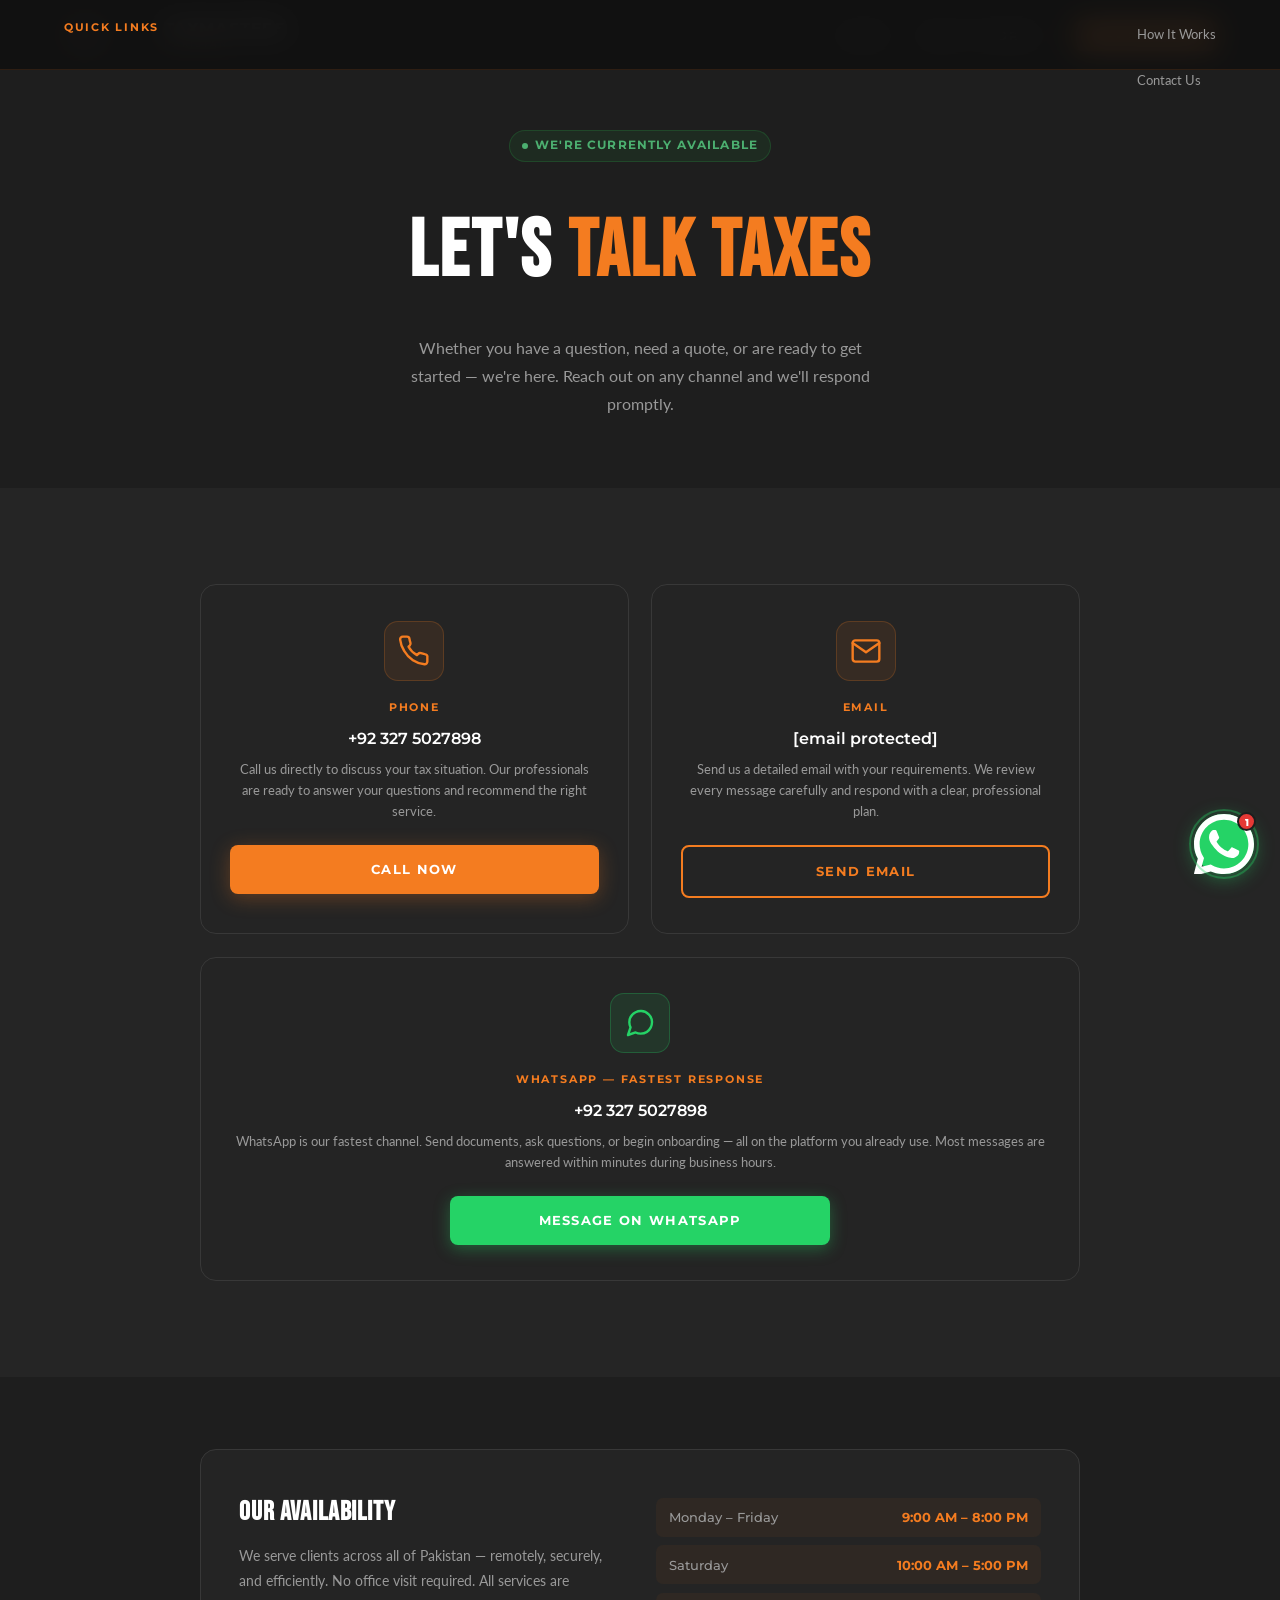
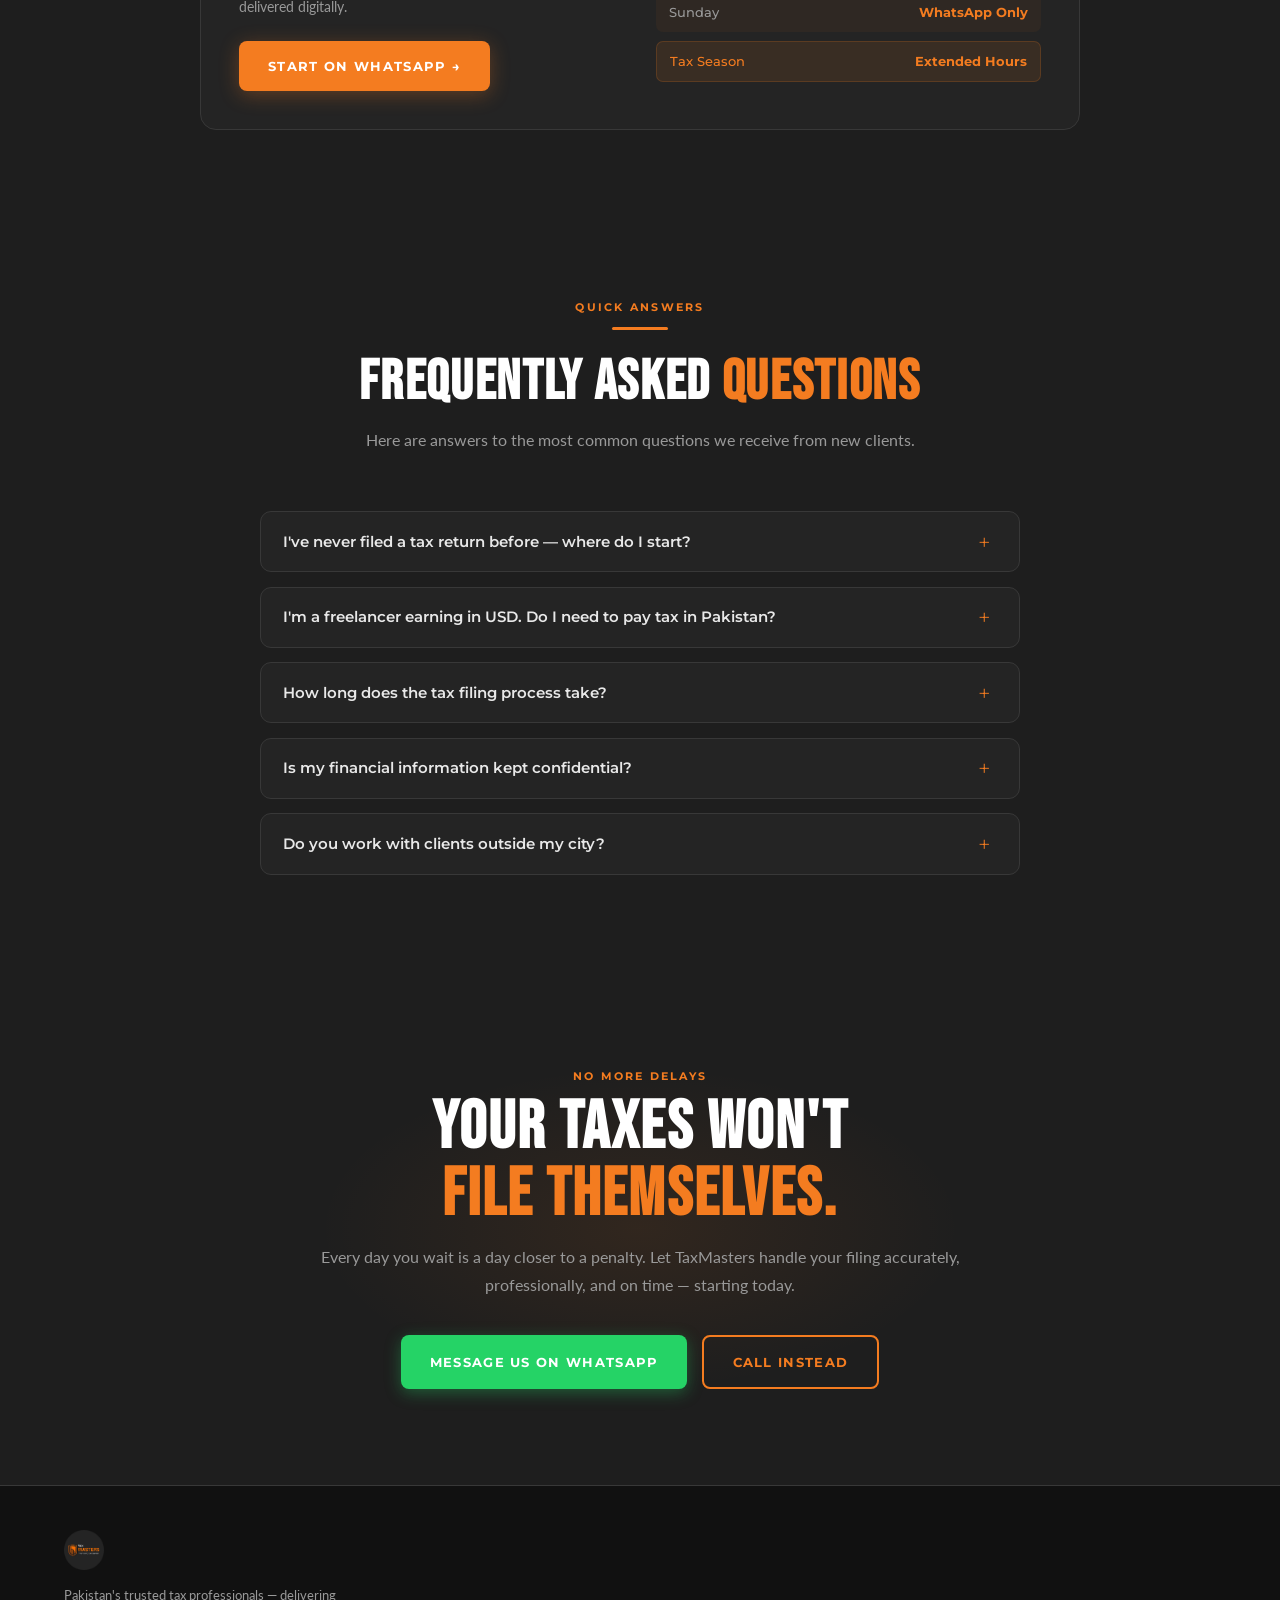
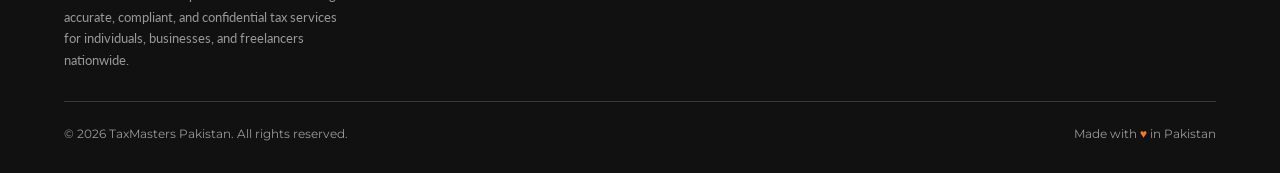
==== commit 39c2a357: "Add files via upload" ====
--- a/contact.html
+++ b/contact.html
@@ -67,9 +67,9 @@
       <div class="contact-card">
         <div class="contact-card-icon"><svg viewBox="0 0 24 24" fill="none" stroke="var(--orange)" stroke-width="1.8" stroke-linecap="round" stroke-linejoin="round" width="32" height="32" aria-hidden="true"><path d="M4 4h16c1.1 0 2 .9 2 2v12c0 1.1-.9 2-2 2H4c-1.1 0-2-.9-2-2V6c0-1.1.9-2 2-2z"/><polyline points="22,6 12,13 2,6"/></svg></div>
         <h3>Email</h3>
-        <div class="contact-value">taxmasterscsb@gmail.com</div>
+        <div class="contact-value"><a href="/cdn-cgi/l/email-protection" class="__cf_email__" data-cfemail="dca8bda4b1bdafa8b9aeafbfafbe9cbbb1bdb5b0f2bfb3b1">[email&#160;protected]</a></div>
         <div class="contact-desc">Send us a detailed email with your requirements. We review every message carefully and respond with a clear, professional plan.</div>
-        <a href="mailto:taxmasterscsb@gmail.com" class="btn btn-outline" style="width:100%;">Send Email</a>
+        <a href="/cdn-cgi/l/email-protection#2357425b4e42505746515040504163444e424a4f0d404c4e" class="btn btn-outline" style="width:100%;">Send Email</a>
       </div>
       <div class="contact-card wide">
         <div class="contact-card-icon" style="background:rgba(37,211,102,0.1);border-color:rgba(37,211,102,0.25);"><svg viewBox="0 0 24 24" fill="none" stroke="#25d366" stroke-width="1.8" stroke-linecap="round" stroke-linejoin="round" width="32" height="32" aria-hidden="true"><path d="M21 11.5a8.38 8.38 0 0 1-.9 3.8 8.5 8.5 0 0 1-7.6 4.7 8.38 8.38 0 0 1-3.8-.9L3 21l1.9-5.7a8.38 8.38 0 0 1-.9-3.8 8.5 8.5 0 0 1 4.7-7.6 8.38 8.38 0 0 1 3.8-.9h.5a8.48 8.48 0 0 1 8 8v.5z"/></svg></div>
@@ -195,11 +195,11 @@
     </div>
     <button class="wa-fab" onclick="toggleWa(event)" aria-label="Open WhatsApp chat">
       <svg class="wa-icon-open" viewBox="0 0 24 24" fill="white" aria-hidden="true"><path d="M17.472 14.382c-.297-.149-1.758-.867-2.03-.967-.273-.099-.471-.148-.67.15-.197.297-.767.966-.94 1.164-.173.199-.347.223-.644.075-.297-.15-1.255-.463-2.39-1.475-.883-.788-1.48-1.761-1.653-2.059-.173-.297-.018-.458.13-.606.134-.133.298-.347.446-.52.149-.174.198-.298.298-.497.099-.198.05-.371-.025-.52-.075-.149-.669-1.612-.916-2.207-.242-.579-.487-.5-.669-.51-.173-.008-.371-.01-.57-.01-.198 0-.52.074-.792.372-.272.297-1.04 1.016-1.04 2.479 0 1.462 1.065 2.875 1.213 3.074.149.198 2.096 3.2 5.077 4.487.709.306 1.262.489 1.694.625.712.227 1.36.195 1.871.118.571-.085 1.758-.719 2.006-1.413.248-.694.248-1.289.173-1.413-.074-.124-.272-.198-.57-.347z"/><path d="M12 0C5.373 0 0 5.373 0 12c0 2.123.554 4.117 1.528 5.845L.057 23.571a.75.75 0 0 0 .92.921l5.733-1.472A11.943 11.943 0 0 0 12 24c6.627 0 12-5.373 12-12S18.627 0 12 0zm0 21.75a9.704 9.704 0 0 1-4.944-1.348l-.354-.21-3.658.939.962-3.554-.23-.366A9.722 9.722 0 0 1 2.25 12C2.25 6.615 6.615 2.25 12 2.25S21.75 6.615 21.75 12 17.385 21.75 12 21.75z"/></svg>
-      <svg class="wa-icon-close" viewBox="0 0 24 24" fill="none" stroke="white" stroke-width="2.5" stroke-linecap="round" aria-hidden="true"><line x1="18" y1="6" x2="6" y2="18"/><line x1="6" y1="6" x2="18" y2="18"/></svg>
+      <svg class="wa-icon-close" viewBox="0 0 24 24" fill="none" stroke="white" stroke-width="2.5" stroke-linecap="round" aria-hidden="true"><line x1="18" y1="6" x2="6" x2="18" y2="18"/><line x1="6" y1="6" x2="18" y2="18"/></svg>
       <span class="wa-badge">1</span>
     </button>
   </div>
 
   <script src="script.js"></script>
 </body>
-</html>
+</html>
--- a/styles.css
+++ b/styles.css
@@ -1,45 +1,40 @@
-/* ============================================================
-   TAXMASTERS PAKISTAN — styles.css
-   Performance: GPU-only animations, no layout thrashing
-   Security: no inline event styles, CSP-friendly
-   ============================================================ */
+/* ================================================================
+   TAXMASTERS PAKISTAN — styles.css  FINAL v4
+   All bugs fixed. Cross-browser. Every device. Production-ready.
+   ================================================================ */
 
 @import url('https://fonts.googleapis.com/css2?family=Bebas+Neue&family=Montserrat:wght@400;500;600;700;800&family=Lato:wght@300;400;700&display=swap');
 
-/* ─── VARIABLES ─────────────────────────────────────────── */
+/* ─── VARIABLES ─────────────────────────────────────────────── */
 :root {
-  --orange:       #f47c20;
-  --orange-dark:  #d4660e;
-  --charcoal:     #1e1e1e;
-  --charcoal-mid: #252525;
-  --card-bg:      #242424;
-  --border:       #383838;
-  --white:        #ffffff;
-  --off-white:    #e8e8e8;
-  --muted:        #999999;
-  --green:        #25d366;
-
-  --font-display: 'Bebas Neue', sans-serif;
-  --font-body:    'Montserrat', sans-serif;
-  --font-text:    'Lato', sans-serif;
-
+  --orange:        #f47c20;
+  --orange-dark:   #d4660e;
+  --charcoal:      #1e1e1e;
+  --charcoal-mid:  #252525;
+  --card-bg:       #242424;
+  --border:        #383838;
+  --white:         #ffffff;
+  --off-white:     #e8e8e8;
+  --muted:         #999999;
+  --green:         #25d366;
+  --font-display:  'Bebas Neue', 'Arial Black', sans-serif;
+  --font-body:     'Montserrat', sans-serif;
+  --font-text:     'Lato', sans-serif;
   --shadow:        0 8px 32px rgba(0,0,0,0.45);
   --shadow-orange: 0 4px 20px rgba(244,124,32,0.3);
   --radius:        12px;
-
-  /* Only transition specific properties — never "all" */
-  --t-fast:   0.2s ease;
-  --t-med:    0.3s ease;
-  --t-spring: 0.35s cubic-bezier(0.34, 1.56, 0.64, 1);
-}
-
-/* ─── RESET ─────────────────────────────────────────────── */
-*, *::before, *::after { box-sizing: border-box; margin: 0; padding: 0; }
+  --t-fast:        0.2s ease;
+  --t-med:         0.3s ease;
+  --t-spring:      0.35s cubic-bezier(0.34,1.56,0.64,1);
+}
+
+/* ─── RESET ──────────────────────────────────────────────────── */
+*,*::before,*::after { box-sizing: border-box; margin: 0; padding: 0; }
 
 html {
   scroll-behavior: smooth;
-  /* GPU-accelerated scroll on iOS */
   -webkit-overflow-scrolling: touch;
+  font-size: 16px;
 }
 
 body {
@@ -48,47 +43,109 @@
   font-family: var(--font-body);
   line-height: 1.7;
   overflow-x: hidden;
-  /* Prevent text size adjust on orientation change */
   -webkit-text-size-adjust: 100%;
   text-size-adjust: 100%;
 }
 
+/* Images never collapse — always display and take natural height */
 img {
+  display: block;
   max-width: 100%;
-  display: block;
-  /* Prevent layout shift while loading */
   height: auto;
 }
 
 a { text-decoration: none; color: inherit; }
 ul { list-style: none; }
-
-/* Force GPU layer on animated elements */
-.hero-visual,
-.wa-fab,
-.wa-popup { will-change: transform, opacity; }
-
-/* ─── SCROLLBAR ──────────────────────────────────────────── */
+button { font-family: var(--font-body); }
+
+/* ─── SCROLLBAR ──────────────────────────────────────────────── */
 ::-webkit-scrollbar { width: 5px; }
 ::-webkit-scrollbar-track { background: var(--charcoal); }
 ::-webkit-scrollbar-thumb { background: var(--orange); border-radius: 3px; }
-
-/* ─── SELECTION ──────────────────────────────────────────── */
 ::selection { background: var(--orange); color: var(--white); }
 
-/* ─── FOCUS (accessibility) ──────────────────────────────── */
-:focus-visible {
-  outline: 2px solid var(--orange);
-  outline-offset: 3px;
-  border-radius: 4px;
-}
-
-/* ─── NAVBAR ─────────────────────────────────────────────── */
+/* ─── FOCUS ──────────────────────────────────────────────────── */
+:focus-visible { outline: 2px solid var(--orange); outline-offset: 3px; border-radius: 4px; }
+
+/* ================================================================
+   LOADER
+   ================================================================ */
+#siteLoader {
+  position: fixed;
+  inset: 0;
+  z-index: 99999;
+  background: #1a1a1a;
+  display: flex;
+  flex-direction: column;
+  align-items: center;
+  justify-content: center;
+  gap: 1.2rem;
+  pointer-events: all;
+}
+
+#siteLoader.loader-done {
+  opacity: 0;
+  pointer-events: none;
+  transition: opacity 0.4s ease;
+}
+
+.loader-word {
+  position: relative;
+  display: inline-block;
+  line-height: 1;
+  user-select: none;
+}
+
+.loader-ghost {
+  font-family: var(--font-display);
+  font-size: clamp(2.8rem, 11vw, 6.5rem);
+  font-weight: 900;
+  letter-spacing: 0.12em;
+  color: transparent;
+  -webkit-text-stroke: 1.5px rgba(244,124,32,0.2);
+  display: block;
+  white-space: nowrap;
+}
+
+.loader-fill {
+  position: absolute;
+  inset: 0;
+  font-family: var(--font-display);
+  font-size: clamp(2.8rem, 11vw, 6.5rem);
+  font-weight: 900;
+  letter-spacing: 0.12em;
+  color: var(--orange);
+  clip-path: inset(0 100% 0 0);
+  animation: loaderReveal 1.1s cubic-bezier(0.4,0,0.2,1) 0.2s forwards;
+  display: block;
+  white-space: nowrap;
+}
+
+@keyframes loaderReveal {
+  to { clip-path: inset(0 0% 0 0); }
+}
+
+.loader-tagline {
+  font-family: var(--font-body);
+  font-size: clamp(0.6rem, 1.8vw, 0.82rem);
+  font-weight: 500;
+  letter-spacing: 0.28em;
+  text-transform: uppercase;
+  color: rgba(244,124,32,0.45);
+  opacity: 0;
+  animation: loaderFadeIn 0.5s ease 1s forwards;
+}
+
+@keyframes loaderFadeIn { to { opacity: 1; } }
+
+/* ================================================================
+   NAVBAR
+   ================================================================ */
 nav {
   position: fixed;
   top: 0; left: 0; right: 0;
   z-index: 1000;
-  background: rgba(18, 18, 18, 0.9);
+  background: rgba(18,18,18,0.92);
   backdrop-filter: blur(14px);
   -webkit-backdrop-filter: blur(14px);
   border-bottom: 1px solid rgba(244,124,32,0.12);
@@ -97,60 +154,79 @@
   align-items: center;
   justify-content: space-between;
   height: 70px;
-  /* Only transition height and background — not all */
   transition: height var(--t-med), background var(--t-med), border-color var(--t-med);
 }
 
 nav.scrolled {
   height: 60px;
-  background: rgba(12, 12, 12, 0.97);
-  border-bottom-color: rgba(244,124,32,0.25);
-}
-
+  background: rgba(10,10,10,0.97);
+  border-bottom-color: rgba(244,124,32,0.28);
+}
+
+/* ─── NAV LOGO ───────────────────────────────────────────────── */
+/* The logo area: image + text side by side */
 .nav-logo {
   display: flex;
   align-items: center;
-  gap: 0.7rem;
-  /* Explicit pointer so whole logo area is clickable */
-  cursor: pointer;
-}
-
-.nav-logo img {
+  gap: 0.75rem;
+  flex-shrink: 0;
+  text-decoration: none;
+  /* Min-width prevents collapse if image is slow to load */
+  min-width: 0;
+}
+
+/* The actual img tag */
+.nav-logo .logo-img {
+  /* Fixed dimensions — never collapse even if src fails */
+  width: 88px;
   height: 44px;
-  width: auto;
-  /* Reserve space before image loads — prevents layout shift */
-  aspect-ratio: 2 / 1;
+  min-width: 88px;
+  min-height: 44px;
   object-fit: contain;
-  transition: height var(--t-med);
-}
-
-nav.scrolled .nav-logo img { height: 38px; }
-
+  object-position: left center;
+  flex-shrink: 0;
+  transition: opacity var(--t-fast);
+}
+
+nav.scrolled .nav-logo .logo-img {
+  width: 76px;
+  height: 38px;
+  min-width: 76px;
+  min-height: 38px;
+}
+
+/* Brand text — always visible, even without the image */
 .nav-brand {
   font-family: var(--font-body);
-  font-size: 0.95rem;
+  font-size: 1rem;
   font-weight: 800;
   letter-spacing: 0.05em;
   text-transform: uppercase;
   color: var(--white);
   line-height: 1.1;
   white-space: nowrap;
+  /* Never hide */
+  display: block;
+  flex-shrink: 0;
 }
 
 .nav-brand em {
   display: block;
   font-style: normal;
-  font-size: 0.56rem;
+  font-size: 0.55rem;
   font-weight: 500;
-  letter-spacing: 0.2em;
+  letter-spacing: 0.22em;
   color: var(--orange);
   text-transform: uppercase;
-}
-
+  margin-top: 2px;
+}
+
+/* ─── NAV LINKS ──────────────────────────────────────────────── */
 .nav-links {
   display: flex;
   align-items: center;
   gap: 2.2rem;
+  list-style: none;
 }
 
 .nav-links a {
@@ -162,8 +238,8 @@
   color: var(--off-white);
   position: relative;
   transition: color var(--t-fast);
-  /* Prevent double-tap delay on touch */
   touch-action: manipulation;
+  white-space: nowrap;
 }
 
 .nav-links a::after {
@@ -181,10 +257,11 @@
 .nav-links a:hover::after,
 .nav-links a.active::after { width: 100%; }
 
+/* CTA button in nav */
 .nav-cta {
   background: var(--orange) !important;
   color: var(--white) !important;
-  padding: 0.5rem 1.2rem;
+  padding: 0.5rem 1.25rem !important;
   border-radius: 6px;
   font-weight: 700 !important;
   box-shadow: 0 2px 10px rgba(244,124,32,0.3);
@@ -195,26 +272,26 @@
 
 .nav-cta:hover {
   background: var(--orange-dark) !important;
-  transform: translateY(-1px);
+  transform: translateY(-1px) !important;
   box-shadow: 0 4px 16px rgba(244,124,32,0.45) !important;
 }
 
-/* ─── HAMBURGER ──────────────────────────────────────────── */
+/* ─── HAMBURGER ──────────────────────────────────────────────── */
 .hamburger {
   display: none;
   flex-direction: column;
+  align-items: center;
+  justify-content: center;
   gap: 5px;
   cursor: pointer;
   padding: 8px;
   border: none;
   background: transparent;
   z-index: 1100;
-  /* Explicit touch target size (min 44x44) */
   min-width: 44px;
   min-height: 44px;
-  align-items: center;
-  justify-content: center;
   touch-action: manipulation;
+  flex-shrink: 0;
 }
 
 .hamburger span {
@@ -222,31 +299,31 @@
   width: 24px; height: 2px;
   background: var(--off-white);
   border-radius: 2px;
-  transition: transform var(--t-med), opacity var(--t-fast);
+  transition: transform var(--t-med), opacity var(--t-fast), background var(--t-fast);
 }
 
 .hamburger.open span:nth-child(1) { transform: translateY(7px) rotate(45deg); }
 .hamburger.open span:nth-child(2) { opacity: 0; transform: scaleX(0); }
 .hamburger.open span:nth-child(3) { transform: translateY(-7px) rotate(-45deg); }
 
-/* ─── MOBILE NAV ─────────────────────────────────────────── */
+/* ─── MOBILE NAV ─────────────────────────────────────────────── */
 .mobile-nav {
   position: fixed;
   top: 70px; left: 0; right: 0;
-  background: rgba(12, 12, 12, 0.98);
+  background: rgba(10,10,10,0.98);
   backdrop-filter: blur(16px);
   -webkit-backdrop-filter: blur(16px);
-  padding: 1.5rem 5% 2rem;
+  padding: 0.5rem 5% 2rem;
+  display: flex;
   flex-direction: column;
   gap: 0;
-  z-index: 999;
+  z-index: 998;
   border-bottom: 1px solid var(--border);
-  /* Use transform instead of display:none for animation */
+  /* CSS transition — no JS show/hide needed */
   transform: translateY(-110%);
   opacity: 0;
   pointer-events: none;
-  transition: transform 0.3s ease, opacity 0.25s ease;
-  display: flex;
+  transition: transform 0.32s ease, opacity 0.25s ease;
 }
 
 .mobile-nav.open {
@@ -266,25 +343,29 @@
   border-bottom: 1px solid var(--border);
   transition: color var(--t-fast);
   touch-action: manipulation;
-  /* Large touch target */
   min-height: 44px;
   display: flex;
   align-items: center;
+  /* Make sure nothing blocks the click */
+  pointer-events: auto;
+  position: relative;
+  z-index: 1;
 }
 
 .mobile-nav a:last-child { border-bottom: none; }
 .mobile-nav a:hover { color: var(--orange); }
 
 .mobile-nav .nav-cta {
-  margin-top: 1rem;
+  margin-top: 0.8rem;
   border-radius: 8px;
   padding: 0.8rem 1.5rem;
-  text-align: center;
   justify-content: center;
-  border-bottom: none !important;
-}
-
-/* ─── UTILITIES ──────────────────────────────────────────── */
+  border-bottom: none;
+}
+
+/* ================================================================
+   UTILITIES
+   ================================================================ */
 .accent-line {
   display: inline-block;
   width: 56px; height: 3px;
@@ -304,7 +385,11 @@
   margin-bottom: 0.6rem;
 }
 
-/* ─── BUTTONS ────────────────────────────────────────────── */
+.highlight { color: var(--orange); }
+
+/* ================================================================
+   BUTTONS
+   ================================================================ */
 .btn {
   display: inline-flex;
   align-items: center;
@@ -319,25 +404,24 @@
   border-radius: 8px;
   cursor: pointer;
   border: none;
-  /* Specific transitions — not "all" */
   transition: background var(--t-fast), transform var(--t-fast), box-shadow var(--t-fast);
   touch-action: manipulation;
-  /* Prevent text selection on double-tap */
   user-select: none;
   -webkit-user-select: none;
-  /* Minimum touch target */
   min-height: 44px;
   text-decoration: none;
-}
-
-.btn:active { transform: scale(0.97); }
+  /* Ensure button is always on top and clickable */
+  position: relative;
+  z-index: 1;
+}
+
+.btn:active { transform: scale(0.97) !important; }
 
 .btn-primary {
   background: var(--orange);
   color: var(--white);
   box-shadow: var(--shadow-orange);
 }
-
 .btn-primary:hover {
   background: var(--orange-dark);
   transform: translateY(-2px);
@@ -349,14 +433,26 @@
   color: var(--orange);
   border: 2px solid var(--orange);
 }
-
 .btn-outline:hover {
   background: var(--orange);
   color: var(--white);
   transform: translateY(-2px);
 }
 
-/* ─── HERO ───────────────────────────────────────────────── */
+.btn-whatsapp {
+  background: var(--green);
+  color: var(--white) !important;
+  box-shadow: 0 4px 16px rgba(37,211,102,0.35);
+}
+.btn-whatsapp:hover {
+  background: #1ebe5a;
+  transform: translateY(-2px);
+  box-shadow: 0 6px 22px rgba(37,211,102,0.5);
+}
+
+/* ================================================================
+   HERO
+   ================================================================ */
 .hero {
   min-height: 100vh;
   display: flex;
@@ -366,19 +462,17 @@
   overflow: hidden;
 }
 
-/* Static grid — no animation cost */
 .hero::before {
   content: '';
   position: absolute;
   inset: 0;
   background-image:
-    linear-gradient(rgba(244,124,32,0.035) 1px, transparent 1px),
-    linear-gradient(90deg, rgba(244,124,32,0.035) 1px, transparent 1px);
+    linear-gradient(rgba(244,124,32,0.03) 1px, transparent 1px),
+    linear-gradient(90deg, rgba(244,124,32,0.03) 1px, transparent 1px);
   background-size: 64px 64px;
   pointer-events: none;
 }
 
-/* Radial glow — static, GPU-composited */
 .hero::after {
   content: '';
   position: absolute;
@@ -386,7 +480,6 @@
   width: 600px; height: 600px;
   background: radial-gradient(circle, rgba(244,124,32,0.1) 0%, transparent 65%);
   pointer-events: none;
-  /* Force own compositor layer */
   transform: translateZ(0);
 }
 
@@ -417,13 +510,13 @@
   width: 6px; height: 6px;
   background: var(--orange);
   border-radius: 50%;
-  /* CSS animation — GPU composited */
+  flex-shrink: 0;
   animation: dotPulse 1.8s ease-in-out infinite;
 }
 
 @keyframes dotPulse {
-  0%, 100% { opacity: 1; transform: scale(1); }
-  50%       { opacity: 0.35; transform: scale(0.65); }
+  0%,100% { opacity: 1; transform: scale(1); }
+  50%      { opacity: 0.35; transform: scale(0.65); }
 }
 
 .hero h1 {
@@ -436,8 +529,6 @@
   animation: fadeUp 0.6s 0.08s ease both;
 }
 
-.hero h1 .highlight { color: var(--orange); }
-
 .hero-sub {
   font-family: var(--font-display);
   font-size: clamp(1.3rem, 3vw, 2.4rem);
@@ -450,7 +541,6 @@
 .hero-desc {
   font-family: var(--font-text);
   font-size: 1rem;
-  font-weight: 400;
   color: var(--muted);
   max-width: 540px;
   line-height: 1.85;
@@ -499,20 +589,20 @@
   max-width: 140px;
 }
 
-/* ─── HERO VISUAL CARD ───────────────────────────────────── */
+/* ─── HERO FLOATING CARD ─────────────────────────────────────── */
 .hero-visual {
   position: absolute;
   right: 5%;
   top: 50%;
-  /* transform for positioning — GPU layer */
   transform: translateY(-50%);
   z-index: 1;
   animation: floatCard 5s ease-in-out infinite, fadeUp 0.7s 0.36s ease both;
+  will-change: transform;
 }
 
 @keyframes floatCard {
-  0%, 100% { transform: translateY(-50%) translateY(0px); }
-  50%       { transform: translateY(-50%) translateY(-14px); }
+  0%,100% { transform: translateY(-50%) translateY(0px); }
+  50%      { transform: translateY(-50%) translateY(-14px); }
 }
 
 .shield-card {
@@ -540,7 +630,6 @@
   padding: 0.65rem 0;
   border-bottom: 1px solid var(--border);
 }
-
 .shield-feature:last-child { border-bottom: none; }
 
 .shield-icon {
@@ -552,11 +641,7 @@
   justify-content: center;
   flex-shrink: 0;
 }
-
-.shield-icon svg {
-  width: 16px; height: 16px;
-  stroke: var(--orange);
-}
+.shield-icon svg { width: 16px; height: 16px; stroke: var(--orange); }
 
 .shield-feature-text {
   font-size: 0.82rem;
@@ -564,7 +649,9 @@
   color: var(--off-white);
 }
 
-/* ─── SECTIONS ───────────────────────────────────────────── */
+/* ================================================================
+   SECTIONS — BASE
+   ================================================================ */
 section { padding: 96px 5%; position: relative; }
 
 .section-header { text-align: center; margin-bottom: 3.5rem; }
@@ -578,8 +665,6 @@
   margin-bottom: 0.9rem;
 }
 
-.section-header h2 .highlight { color: var(--orange); }
-
 .section-header p {
   font-family: var(--font-text);
   font-size: 0.97rem;
@@ -589,7 +674,9 @@
   line-height: 1.8;
 }
 
-/* ─── SERVICES ───────────────────────────────────────────── */
+/* ================================================================
+   SERVICES
+   ================================================================ */
 .services-section { background: var(--charcoal-mid); }
 
 .services-grid {
@@ -603,11 +690,9 @@
   border: 1px solid var(--border);
   border-radius: var(--radius);
   padding: 1.8rem;
-  /* Only transition border-color, box-shadow, transform */
   transition: transform var(--t-med), border-color var(--t-med), box-shadow var(--t-med);
   position: relative;
   overflow: hidden;
-  cursor: default;
 }
 
 .service-card::before {
@@ -638,18 +723,11 @@
   align-items: center;
   justify-content: center;
   margin-bottom: 1.1rem;
-  transition: background var(--t-fast), transform var(--t-fast);
-}
-
-.service-icon svg {
-  width: 22px; height: 22px;
-  stroke: var(--orange);
-}
-
-.service-card:hover .service-icon {
-  background: rgba(244,124,32,0.18);
-  transform: scale(1.08);
-}
+  transition: background var(--t-fast);
+}
+
+.service-icon svg { width: 22px; height: 22px; stroke: var(--orange); }
+.service-card:hover .service-icon { background: rgba(244,124,32,0.18); }
 
 .service-card h3 {
   font-family: var(--font-body);
@@ -679,7 +757,9 @@
   border-radius: 4px;
 }
 
-/* ─── WHY SECTION ────────────────────────────────────────── */
+/* ================================================================
+   WHY SECTION
+   ================================================================ */
 .why-section { background: var(--charcoal); }
 
 .why-grid {
@@ -696,8 +776,6 @@
   line-height: 1.05;
   margin-bottom: 0.9rem;
 }
-
-.why-left h2 .highlight { color: var(--orange); }
 
 .why-left > p {
   font-family: var(--font-text);
@@ -736,27 +814,12 @@
   color: var(--white);
   font-weight: 700;
   flex-shrink: 0;
-  margin-top: 1px;
-}
-
-.why-item-text h4 {
-  font-size: 0.88rem;
-  font-weight: 700;
-  color: var(--white);
-  margin-bottom: 0.22rem;
-}
-
-.why-item-text p {
-  font-size: 0.8rem;
-  color: var(--muted);
-  line-height: 1.65;
-}
-
-.why-right {
-  display: flex;
-  align-items: center;
-  justify-content: center;
-}
+}
+
+.why-item-text h4 { font-size: 0.88rem; font-weight: 700; color: var(--white); margin-bottom: 0.22rem; }
+.why-item-text p  { font-size: 0.8rem; color: var(--muted); line-height: 1.65; }
+
+.why-right { display: flex; align-items: center; justify-content: center; }
 
 .trust-card {
   background: var(--card-bg);
@@ -774,7 +837,7 @@
   position: absolute;
   inset: -1px;
   border-radius: 21px;
-  background: linear-gradient(135deg, rgba(244,124,32,0.25), transparent 55%);
+  background: linear-gradient(135deg, rgba(244,124,32,0.22), transparent 55%);
   z-index: -1;
 }
 
@@ -788,15 +851,7 @@
   margin-bottom: 0.4rem;
 }
 
-.trust-card > p {
-  font-family: var(--font-text);
-  font-size: 0.82rem;
-  color: var(--muted);
-  font-style: italic;
-  margin-bottom: 1.4rem;
-}
-
-.trust-badges { display: flex; flex-direction: column; gap: 0.5rem; }
+.trust-badges { display: flex; flex-direction: column; gap: 0.5rem; margin-top: 1.2rem; }
 
 .trust-badge {
   display: flex;
@@ -813,7 +868,9 @@
 
 .trust-badge svg { flex-shrink: 0; stroke: var(--orange); }
 
-/* ─── PROCESS ────────────────────────────────────────────── */
+/* ================================================================
+   PROCESS
+   ================================================================ */
 .process-section { background: var(--charcoal-mid); }
 
 .process-steps {
@@ -831,6 +888,7 @@
   right: calc(12.5% + 0.7rem);
   height: 2px;
   background: linear-gradient(90deg, var(--orange), rgba(244,124,32,0.15));
+  pointer-events: none;
 }
 
 .process-step { text-align: center; position: relative; z-index: 1; }
@@ -857,21 +915,12 @@
   box-shadow: 0 0 0 8px rgba(244,124,32,0.14), var(--shadow-orange);
 }
 
-.process-step h3 {
-  font-size: 0.92rem;
-  font-weight: 700;
-  color: var(--white);
-  margin-bottom: 0.55rem;
-}
-
-.process-step p {
-  font-family: var(--font-text);
-  font-size: 0.8rem;
-  color: var(--muted);
-  line-height: 1.7;
-}
-
-/* ─── CTA SECTION ────────────────────────────────────────── */
+.process-step h3 { font-size: 0.92rem; font-weight: 700; color: var(--white); margin-bottom: 0.55rem; }
+.process-step p  { font-family: var(--font-text); font-size: 0.8rem; color: var(--muted); line-height: 1.7; }
+
+/* ================================================================
+   CTA SECTION
+   ================================================================ */
 .cta-section {
   background: var(--charcoal);
   text-align: center;
@@ -901,9 +950,7 @@
   margin-bottom: 0.9rem;
 }
 
-.cta-section h2 .highlight { color: var(--orange); }
-
-.cta-section > .cta-inner > p {
+.cta-section p {
   font-family: var(--font-text);
   font-size: 0.97rem;
   color: var(--muted);
@@ -913,7 +960,116 @@
 
 .cta-buttons { display: flex; gap: 0.9rem; justify-content: center; flex-wrap: wrap; }
 
-/* ─── CONTACT PAGE ───────────────────────────────────────── */
+/* ================================================================
+   FOOTER  — fully explicit so nothing inherits reveal styles
+   ================================================================ */
+footer {
+  background: #111111;
+  border-top: 1px solid var(--border);
+  padding: 2.8rem 5% 1.8rem;
+  /* Override any inherited opacity/transform from .reveal */
+  opacity: 1 !important;
+  transform: none !important;
+}
+
+.footer-inner {
+  display: grid;
+  grid-template-columns: 1fr auto;
+  gap: 2.5rem;
+  align-items: start;
+  margin-bottom: 1.8rem;
+}
+
+/* Footer logo */
+.footer-brand .logo-img {
+  width: 80px;
+  height: 40px;
+  min-width: 80px;
+  min-height: 40px;
+  object-fit: contain;
+  object-position: left center;
+  margin-bottom: 0.9rem;
+}
+
+.footer-brand p {
+  font-family: var(--font-text);
+  font-size: 0.8rem;
+  color: var(--muted);
+  max-width: 280px;
+  line-height: 1.7;
+}
+
+/* Footer nav — all overrides explicit */
+.footer-links {
+  /* Reset any inherited animation state */
+  opacity: 1 !important;
+  transform: none !important;
+  pointer-events: auto !important;
+}
+
+.footer-links h4 {
+  font-size: 0.68rem;
+  font-weight: 700;
+  letter-spacing: 0.16em;
+  text-transform: uppercase;
+  color: var(--orange);
+  margin-bottom: 0.9rem;
+}
+
+.footer-links ul {
+  display: flex;
+  flex-direction: column;
+  gap: 0.6rem;
+  list-style: none;
+  /* Explicit pointer events */
+  pointer-events: auto;
+  /* No translateY animation */
+  opacity: 1 !important;
+  transform: none !important;
+}
+
+.footer-links li {
+  pointer-events: auto;
+  opacity: 1 !important;
+  transform: none !important;
+}
+
+.footer-links a {
+  font-family: var(--font-text);
+  font-size: 0.84rem;
+  color: var(--muted);
+  transition: color var(--t-fast);
+  cursor: pointer;
+  pointer-events: auto;
+  display: inline-flex;
+  align-items: center;
+  min-height: 36px;
+  /* Ensure no animation applied */
+  opacity: 1 !important;
+  transform: none !important;
+  text-decoration: none;
+}
+
+.footer-links a:hover { color: var(--orange); }
+
+.footer-bottom {
+  padding-top: 1.4rem;
+  border-top: 1px solid var(--border);
+  display: flex;
+  justify-content: space-between;
+  align-items: center;
+  flex-wrap: wrap;
+  gap: 0.5rem;
+  /* No animation */
+  opacity: 1 !important;
+  transform: none !important;
+}
+
+.footer-bottom p { font-size: 0.76rem; color: var(--muted); }
+
+/* ================================================================
+   PAGE HEROES (how + contact)
+   ================================================================ */
 .contact-hero,
 .how-hero {
   padding: 130px 5% 70px;
@@ -940,9 +1096,6 @@
   letter-spacing: 0.03em;
   margin-bottom: 0.9rem;
 }
-
-.contact-hero h1 .highlight,
-.how-hero h1 .highlight { color: var(--orange); }
 
 .contact-hero p,
 .how-hero p {
@@ -953,6 +1106,35 @@
   margin: 0 auto;
   line-height: 1.8;
 }
+
+/* Online badge */
+.online-badge {
+  display: inline-flex;
+  align-items: center;
+  gap: 0.45rem;
+  background: rgba(40,167,69,0.1);
+  border: 1px solid rgba(40,167,69,0.22);
+  color: #4caf70;
+  font-size: 0.72rem;
+  font-weight: 700;
+  letter-spacing: 0.1em;
+  text-transform: uppercase;
+  padding: 0.32rem 0.75rem;
+  border-radius: 50px;
+  margin-bottom: 1.4rem;
+}
+
+.online-dot {
+  width: 6px; height: 6px;
+  background: #4caf70;
+  border-radius: 50%;
+  animation: dotPulse 1.8s ease-in-out infinite;
+}
+
+/* ================================================================
+   CONTACT PAGE
+   ================================================================ */
+.contact-section { background: var(--charcoal-mid); }
 
 .contact-grid {
   display: grid;
@@ -983,12 +1165,7 @@
   transition: transform var(--t-med);
 }
 
-.contact-card:hover {
-  transform: translateY(-5px);
-  border-color: rgba(244,124,32,0.28);
-  box-shadow: var(--shadow), var(--shadow-orange);
-}
-
+.contact-card:hover { transform: translateY(-5px); border-color: rgba(244,124,32,0.28); box-shadow: var(--shadow), var(--shadow-orange); }
 .contact-card:hover::after { transform: scaleX(1); }
 
 .contact-card-icon {
@@ -1012,25 +1189,119 @@
   margin-bottom: 0.5rem;
 }
 
-.contact-card .contact-value {
+.contact-value { font-family: var(--font-body); font-size: 1rem; font-weight: 600; color: var(--white); margin-bottom: 0.4rem; }
+.contact-desc  { font-family: var(--font-text); font-size: 0.8rem; color: var(--muted); margin-bottom: 1.4rem; line-height: 1.65; }
+.contact-card.wide { grid-column: 1 / -1; }
+
+/* Availability */
+.availability-section { background: var(--charcoal); padding: 72px 5%; }
+
+.avail-card {
+  background: var(--card-bg);
+  border: 1px solid var(--border);
+  border-radius: 16px;
+  max-width: 880px;
+  margin: 0 auto;
+}
+
+.avail-inner {
+  padding: 2.4rem;
+  display: grid;
+  grid-template-columns: 1fr 1fr;
+  gap: 2rem;
+  align-items: center;
+}
+
+.avail-info h3 { font-family: var(--font-display); font-size: 1.7rem; color: var(--white); letter-spacing: 0.03em; margin-bottom: 0.5rem; }
+.avail-info p  { font-family: var(--font-text); font-size: 0.88rem; color: var(--muted); line-height: 1.8; margin-bottom: 1.4rem; }
+
+.avail-times { display: flex; flex-direction: column; gap: 0.55rem; }
+
+.avail-row {
+  display: flex;
+  justify-content: space-between;
+  align-items: center;
+  padding: 0.52rem 0.8rem;
+  background: rgba(244,124,32,0.05);
+  border-radius: 7px;
+  font-size: 0.82rem;
+}
+
+.avail-day  { color: var(--muted); font-weight: 500; }
+.avail-time { color: var(--orange); font-weight: 700; }
+.avail-highlight { background: rgba(244,124,32,0.1); border: 1px solid rgba(244,124,32,0.18); }
+.avail-highlight .avail-day { color: var(--orange); }
+
+/* FAQ */
+.faq-section { background: var(--charcoal); padding: 96px 5%; }
+
+.faq-list {
+  max-width: 760px;
+  margin: 0 auto;
+  display: flex;
+  flex-direction: column;
+  gap: 0.9rem;
+}
+
+.faq-item {
+  background: var(--card-bg);
+  border: 1px solid var(--border);
+  border-radius: 11px;
+  overflow: hidden;
+  transition: border-color var(--t-fast);
+}
+
+.faq-item.open { border-color: rgba(244,124,32,0.3); }
+
+.faq-question {
+  width: 100%;
+  background: transparent;
+  border: none;
+  cursor: pointer;
+  padding: 1.15rem 1.4rem;
+  display: flex;
+  justify-content: space-between;
+  align-items: center;
+  text-align: left;
+  gap: 1rem;
+  pointer-events: auto;
+}
+
+.faq-question span:first-child {
   font-family: var(--font-body);
-  font-size: 1rem;
+  font-size: 0.93rem;
   font-weight: 600;
-  color: var(--white);
-  margin-bottom: 0.4rem;
-}
-
-.contact-card .contact-desc {
+  color: var(--off-white);
+  flex: 1;
+}
+
+.faq-arrow {
+  color: var(--orange);
+  font-size: 1.4rem;
+  font-weight: 300;
+  line-height: 1;
+  flex-shrink: 0;
+  transition: transform var(--t-med);
+  width: 24px;
+  text-align: center;
+  display: block;
+}
+
+.faq-item.open .faq-arrow { transform: rotate(45deg); }
+.faq-answer { max-height: 0; overflow: hidden; transition: max-height 0.38s ease; }
+.faq-item.open .faq-answer { max-height: 220px; }
+
+.faq-answer p {
+  padding: 0 1.4rem 1.2rem;
   font-family: var(--font-text);
-  font-size: 0.8rem;
+  font-size: 0.86rem;
   color: var(--muted);
-  margin-bottom: 1.4rem;
-  line-height: 1.65;
-}
-
-.contact-card.wide { grid-column: 1 / -1; }
-
-/* ─── HOW PAGE ───────────────────────────────────────────── */
+  line-height: 1.8;
+}
+
+/* ================================================================
+   HOW PAGE
+   ================================================================ */
 .how-steps-section { background: var(--charcoal-mid); }
 
 .how-steps-list {
@@ -1066,12 +1337,7 @@
   transition: transform var(--t-med);
 }
 
-.how-step:hover {
-  border-color: rgba(244,124,32,0.28);
-  transform: translateX(5px);
-  box-shadow: var(--shadow);
-}
-
+.how-step:hover { border-color: rgba(244,124,32,0.28); transform: translateX(5px); box-shadow: var(--shadow); }
 .how-step:hover::before { transform: scaleY(1); }
 
 .how-step-num {
@@ -1079,7 +1345,6 @@
   font-size: 3.5rem;
   line-height: 1;
   color: rgba(244,124,32,0.12);
-  letter-spacing: -0.02em;
   min-width: 64px;
   text-align: center;
   transition: color var(--t-med);
@@ -1087,20 +1352,8 @@
 
 .how-step:hover .how-step-num { color: rgba(244,124,32,0.3); }
 
-.how-step-content h3 {
-  font-family: var(--font-body);
-  font-size: 1.05rem;
-  font-weight: 700;
-  color: var(--white);
-  margin-bottom: 0.45rem;
-}
-
-.how-step-content p {
-  font-family: var(--font-text);
-  font-size: 0.88rem;
-  color: var(--muted);
-  line-height: 1.8;
-}
+.how-step-content h3 { font-family: var(--font-body); font-size: 1.05rem; font-weight: 700; color: var(--white); margin-bottom: 0.45rem; }
+.how-step-content p  { font-family: var(--font-text); font-size: 0.88rem; color: var(--muted); line-height: 1.8; }
 
 .how-step-tag {
   display: inline-block;
@@ -1115,92 +1368,12 @@
   border-radius: 4px;
 }
 
-/* ─── FOOTER ─────────────────────────────────────────────── */
-footer {
-  background: #111;
-  border-top: 1px solid var(--border);
-  padding: 2.8rem 5% 1.8rem;
-}
-
-.footer-inner {
-  display: grid;
-  grid-template-columns: 1fr auto;
-  gap: 2.5rem;
-  align-items: start;
-  margin-bottom: 1.8rem;
-}
-
-.footer-brand img { height: 40px; margin-bottom: 0.9rem; }
-
-.footer-brand p {
-  font-family: var(--font-text);
-  font-size: 0.8rem;
-  color: var(--muted);
-  max-width: 280px;
-  line-height: 1.7;
-}
-
-.footer-links h4 {
-  font-size: 0.68rem;
-  font-weight: 700;
-  letter-spacing: 0.16em;
-  text-transform: uppercase;
-  color: var(--orange);
-  margin-bottom: 0.9rem;
-}
-
-.footer-links ul { display: flex; flex-direction: column; gap: 0.5rem; }
-
-.footer-links a {
-  font-size: 0.82rem;
-  color: var(--muted);
-  transition: color var(--t-fast);
-  touch-action: manipulation;
-}
-
-.footer-links a:hover { color: var(--orange); }
-
-.footer-bottom {
-  padding-top: 1.4rem;
-  border-top: 1px solid var(--border);
-  display: flex;
-  justify-content: space-between;
-  align-items: center;
-  flex-wrap: wrap;
-  gap: 0.5rem;
-}
-
-.footer-bottom p { font-size: 0.76rem; color: var(--muted); }
-
-/* ─── ONLINE BADGE ───────────────────────────────────────── */
-.online-badge {
-  display: inline-flex;
-  align-items: center;
-  gap: 0.45rem;
-  background: rgba(40,167,69,0.1);
-  border: 1px solid rgba(40,167,69,0.22);
-  color: #4caf70;
-  font-size: 0.72rem;
-  font-weight: 700;
-  letter-spacing: 0.1em;
-  text-transform: uppercase;
-  padding: 0.32rem 0.75rem;
-  border-radius: 50px;
-  margin-bottom: 1.4rem;
-}
-
-.online-dot {
-  width: 6px; height: 6px;
-  background: #4caf70;
-  border-radius: 50%;
-  animation: dotPulse 1.8s ease-in-out infinite;
-}
-
-/* ─── SCROLL REVEAL ──────────────────────────────────────── */
+/* ================================================================
+   SCROLL REVEAL — never applied to footer or its children
+   ================================================================ */
 .reveal {
   opacity: 0;
   transform: translateY(24px);
-  /* GPU-composited properties only */
   transition: opacity 0.55s ease, transform 0.55s ease;
 }
 
@@ -1209,17 +1382,40 @@
   transform: translateY(0);
 }
 
-/* ─── KEYFRAMES ──────────────────────────────────────────── */
+/* Ensure footer is NEVER affected by reveal */
+footer,
+footer *,
+.footer-inner,
+.footer-brand,
+.footer-links,
+.footer-links ul,
+.footer-links li,
+.footer-links a,
+.footer-bottom {
+  opacity: 1 !important;
+  transform: none !important;
+  transition: color var(--t-fast) !important;
+}
+
+/* Exception: logo in footer can transition opacity on hover */
+.footer-brand .logo-img {
+  transition: opacity var(--t-fast) !important;
+}
+
+/* ================================================================
+   KEYFRAMES
+   ================================================================ */
 @keyframes fadeUp {
   from { opacity: 0; transform: translateY(22px); }
   to   { opacity: 1; transform: translateY(0); }
 }
 
-/* ─── WHATSAPP WIDGET ────────────────────────────────────── */
+/* ================================================================
+   WHATSAPP WIDGET
+   ================================================================ */
 .wa-widget {
   position: fixed;
-  bottom: 26px;
-  right: 26px;
+  bottom: 26px; right: 26px;
   z-index: 9999;
   display: flex;
   flex-direction: column;
@@ -1240,7 +1436,6 @@
   position: relative;
   transition: transform var(--t-spring), box-shadow var(--t-fast);
   touch-action: manipulation;
-  /* Minimum touch target */
   min-width: 60px;
   animation: waBounce 0.5s 1.5s var(--t-spring) both;
 }
@@ -1342,13 +1537,13 @@
 
 .wa-header-text { flex: 1; min-width: 0; }
 .wa-header-text strong { display: block; font-size: 0.86rem; color: #fff; font-family: var(--font-body); font-weight: 700; }
-.wa-header-text span  { font-size: 0.7rem; color: rgba(255,255,255,0.65); font-family: var(--font-text); }
+.wa-header-text span  { font-size: 0.7rem; color: rgba(255,255,255,0.65); }
 
 .wa-close {
   background: transparent;
   border: none;
   color: rgba(255,255,255,0.6);
-  font-size: 1.1rem;
+  font-size: 1.2rem;
   cursor: pointer;
   padding: 4px;
   line-height: 1;
@@ -1391,10 +1586,9 @@
 
 .wa-popup-btn:hover { background: #1ebe5a; }
 
-/* ─── NAV BRAND (appended) ───────────────────────────────── */
-.contact-card-icon svg { display: block; margin: 0 auto; stroke: var(--orange); }
-
-/* ─── RESPONSIVE ─────────────────────────────────────────── */
+/* ================================================================
+   RESPONSIVE
+   ================================================================ */
 @media (max-width: 1100px) {
   .hero-visual { display: none; }
   .why-grid { grid-template-columns: 1fr; }
@@ -1415,6 +1609,8 @@
   .footer-inner { grid-template-columns: 1fr; gap: 1.8rem; }
   .footer-bottom { flex-direction: column; text-align: center; }
   .hero-stats { gap: 1.8rem; }
+  .avail-inner { grid-template-columns: 1fr; }
+  .why-grid { gap: 2.5rem; }
 }
 
 @media (max-width: 480px) {
@@ -1425,293 +1621,17 @@
   .how-step { grid-template-columns: 1fr; gap: 0.8rem; }
   .how-step-num { font-size: 2.5rem; text-align: left; min-width: unset; }
   .wa-widget { bottom: 18px; right: 14px; }
-  .wa-popup  { width: 260px; }
+  .wa-popup  { width: 265px; }
   .wa-fab    { width: 54px; height: 54px; min-width: 54px; }
-}
-
-/* ─── PERFORMANCE: reduce motion ─────────────────────────── */
+  .nav-brand { font-size: 0.85rem; }
+}
+
+/* ─── REDUCED MOTION ─────────────────────────────────────────── */
 @media (prefers-reduced-motion: reduce) {
   *, *::before, *::after {
     animation-duration: 0.01ms !important;
     animation-iteration-count: 1 !important;
     transition-duration: 0.01ms !important;
   }
-  .reveal { opacity: 1; transform: none; }
-}
-
-/* ═══════════════════════════════════════════════════════════
-   SITE LOADER
-   ═══════════════════════════════════════════════════════════ */
-#siteLoader {
-  position: fixed;
-  inset: 0;
-  z-index: 99999;
-  background: #1a1a1a;
-  display: flex;
-  flex-direction: column;
-  align-items: center;
-  justify-content: center;
-  gap: 1.2rem;
-  /* Stays on top of everything */
-  pointer-events: all;
-}
-
-/* Fade-out when .loader-done is added */
-#siteLoader.loader-done {
-  opacity: 0;
-  pointer-events: none;
-  transition: opacity 0.45s ease;
-}
-
-/* Stacked text layers — ghost behind, fill on top */
-.loader-word {
-  position: relative;
-  display: inline-block;
-  line-height: 1;
-}
-
-/* Ghost text — orange outline */
-.loader-ghost {
-  font-family: 'Bebas Neue', 'Arial Black', sans-serif;
-  font-size: clamp(3rem, 12vw, 7rem);
-  font-weight: 900;
-  letter-spacing: 0.12em;
-  color: transparent;
-  -webkit-text-stroke: 2px rgba(244, 124, 32, 0.25);
-  user-select: none;
-  display: block;
-}
-
-/* Fill text — sits on top of ghost via absolute */
-.loader-fill {
-  position: absolute;
-  inset: 0;
-  font-family: 'Bebas Neue', 'Arial Black', sans-serif;
-  font-size: clamp(3rem, 12vw, 7rem);
-  font-weight: 900;
-  letter-spacing: 0.12em;
-  color: var(--orange);
-  /* Clip to reveal left → right */
-  clip-path: inset(0 100% 0 0);
-  animation: loaderFill 1.1s cubic-bezier(0.4, 0, 0.2, 1) 0.15s forwards;
-  user-select: none;
-  display: block;
-  white-space: nowrap;
-}
-
-@keyframes loaderFill {
-  0%   { clip-path: inset(0 100% 0 0); }
-  100% { clip-path: inset(0 0% 0 0); }
-}
-
-.loader-tagline {
-  font-family: 'Montserrat', sans-serif;
-  font-size: clamp(0.65rem, 2vw, 0.85rem);
-  font-weight: 500;
-  letter-spacing: 0.28em;
-  text-transform: uppercase;
-  color: rgba(244, 124, 32, 0.5);
-  opacity: 0;
-  animation: loaderTagline 0.5s ease 0.9s forwards;
-}
-
-@keyframes loaderTagline {
-  to { opacity: 1; }
-}
-
-/* ═══════════════════════════════════════════════════════════
-   FOOTER LINKS — explicit pointer fix
-   ═══════════════════════════════════════════════════════════ */
-.footer-links {
-  /* Make sure the nav element itself doesn't block clicks */
-  pointer-events: auto;
-}
-
-.footer-links ul {
-  display: flex;
-  flex-direction: column;
-  gap: 0.55rem;
-  pointer-events: auto;
-}
-
-.footer-links a {
-  font-size: 0.83rem;
-  color: var(--muted);
-  transition: color var(--t-fast);
-  cursor: pointer;
-  pointer-events: auto;
-  /* Big enough touch/click target */
-  display: inline-block;
-  padding: 2px 0;
-}
-
-.footer-links a:hover { color: var(--orange); }
-
-/* ═══════════════════════════════════════════════════════════
-   WHATSAPP BTN (used in contact page CTAs)
-   ═══════════════════════════════════════════════════════════ */
-.btn-whatsapp {
-  background: #25d366;
-  color: white !important;
-  box-shadow: 0 4px 16px rgba(37,211,102,0.35);
-}
-.btn-whatsapp:hover {
-  background: #1ebe5a;
-  transform: translateY(-2px);
-  box-shadow: 0 6px 22px rgba(37,211,102,0.5);
-}
-
-/* ═══════════════════════════════════════════════════════════
-   CONTACT PAGE — availability section
-   ═══════════════════════════════════════════════════════════ */
-.contact-section { background: var(--charcoal-mid); }
-
-.availability-section {
-  background: var(--charcoal);
-  padding: 72px 5%;
-}
-
-.avail-card {
-  background: var(--card-bg);
-  border: 1px solid var(--border);
-  border-radius: 16px;
-  max-width: 880px;
-  margin: 0 auto;
-  overflow: hidden;
-}
-
-.avail-inner {
-  padding: 2.4rem;
-  display: grid;
-  grid-template-columns: 1fr 1fr;
-  gap: 2rem;
-  align-items: center;
-}
-
-.avail-info h3 {
-  font-family: var(--font-display);
-  font-size: 1.7rem;
-  color: var(--white);
-  letter-spacing: 0.03em;
-  margin-bottom: 0.5rem;
-}
-
-.avail-info p {
-  font-family: var(--font-text);
-  font-size: 0.88rem;
-  color: var(--muted);
-  line-height: 1.8;
-  margin-bottom: 1.4rem;
-}
-
-.avail-times {
-  display: flex;
-  flex-direction: column;
-  gap: 0.55rem;
-}
-
-.avail-row {
-  display: flex;
-  justify-content: space-between;
-  align-items: center;
-  padding: 0.52rem 0.8rem;
-  background: rgba(244,124,32,0.05);
-  border-radius: 7px;
-  font-size: 0.82rem;
-}
-
-.avail-day  { color: var(--muted); font-weight: 500; }
-.avail-time { color: var(--orange); font-weight: 700; }
-
-.avail-highlight {
-  background: rgba(244,124,32,0.1);
-  border: 1px solid rgba(244,124,32,0.18);
-}
-
-.avail-highlight .avail-day { color: var(--orange); }
-
-/* ═══════════════════════════════════════════════════════════
-   CONTACT — FAQ
-   ═══════════════════════════════════════════════════════════ */
-.faq-section {
-  background: var(--charcoal);
-  padding: 96px 5%;
-}
-
-.faq-list {
-  max-width: 760px;
-  margin: 0 auto;
-  display: flex;
-  flex-direction: column;
-  gap: 0.9rem;
-}
-
-.faq-item {
-  background: var(--card-bg);
-  border: 1px solid var(--border);
-  border-radius: 11px;
-  overflow: hidden;
-  transition: border-color var(--t-fast);
-}
-
-.faq-item.open { border-color: rgba(244,124,32,0.3); }
-
-.faq-question {
-  width: 100%;
-  background: transparent;
-  border: none;
-  cursor: pointer;
-  padding: 1.15rem 1.4rem;
-  display: flex;
-  justify-content: space-between;
-  align-items: center;
-  text-align: left;
-  gap: 1rem;
-  /* Ensure the button itself is fully clickable */
-  pointer-events: auto;
-}
-
-.faq-question span:first-child {
-  font-family: var(--font-body);
-  font-size: 0.93rem;
-  font-weight: 600;
-  color: var(--off-white);
-  flex: 1;
-}
-
-.faq-arrow {
-  color: var(--orange);
-  font-size: 1.4rem;
-  font-weight: 300;
-  line-height: 1;
-  flex-shrink: 0;
-  transition: transform var(--t-med);
-  display: block;
-  width: 24px;
-  text-align: center;
-}
-
-.faq-item.open .faq-arrow { transform: rotate(45deg); }
-
-.faq-answer {
-  max-height: 0;
-  overflow: hidden;
-  transition: max-height 0.38s ease;
-}
-
-.faq-item.open .faq-answer { max-height: 220px; }
-
-.faq-answer p {
-  padding: 0 1.4rem 1.2rem;
-  font-family: var(--font-text);
-  font-size: 0.86rem;
-  color: var(--muted);
-  line-height: 1.8;
-}
-
-/* ═══════════════════════════════════════════════════════════
-   RESPONSIVE ADDITIONS
-   ═══════════════════════════════════════════════════════════ */
-@media (max-width: 768px) {
-  .avail-inner { grid-template-columns: 1fr; }
-}
+  .reveal { opacity: 1 !important; transform: none !important; }
+}
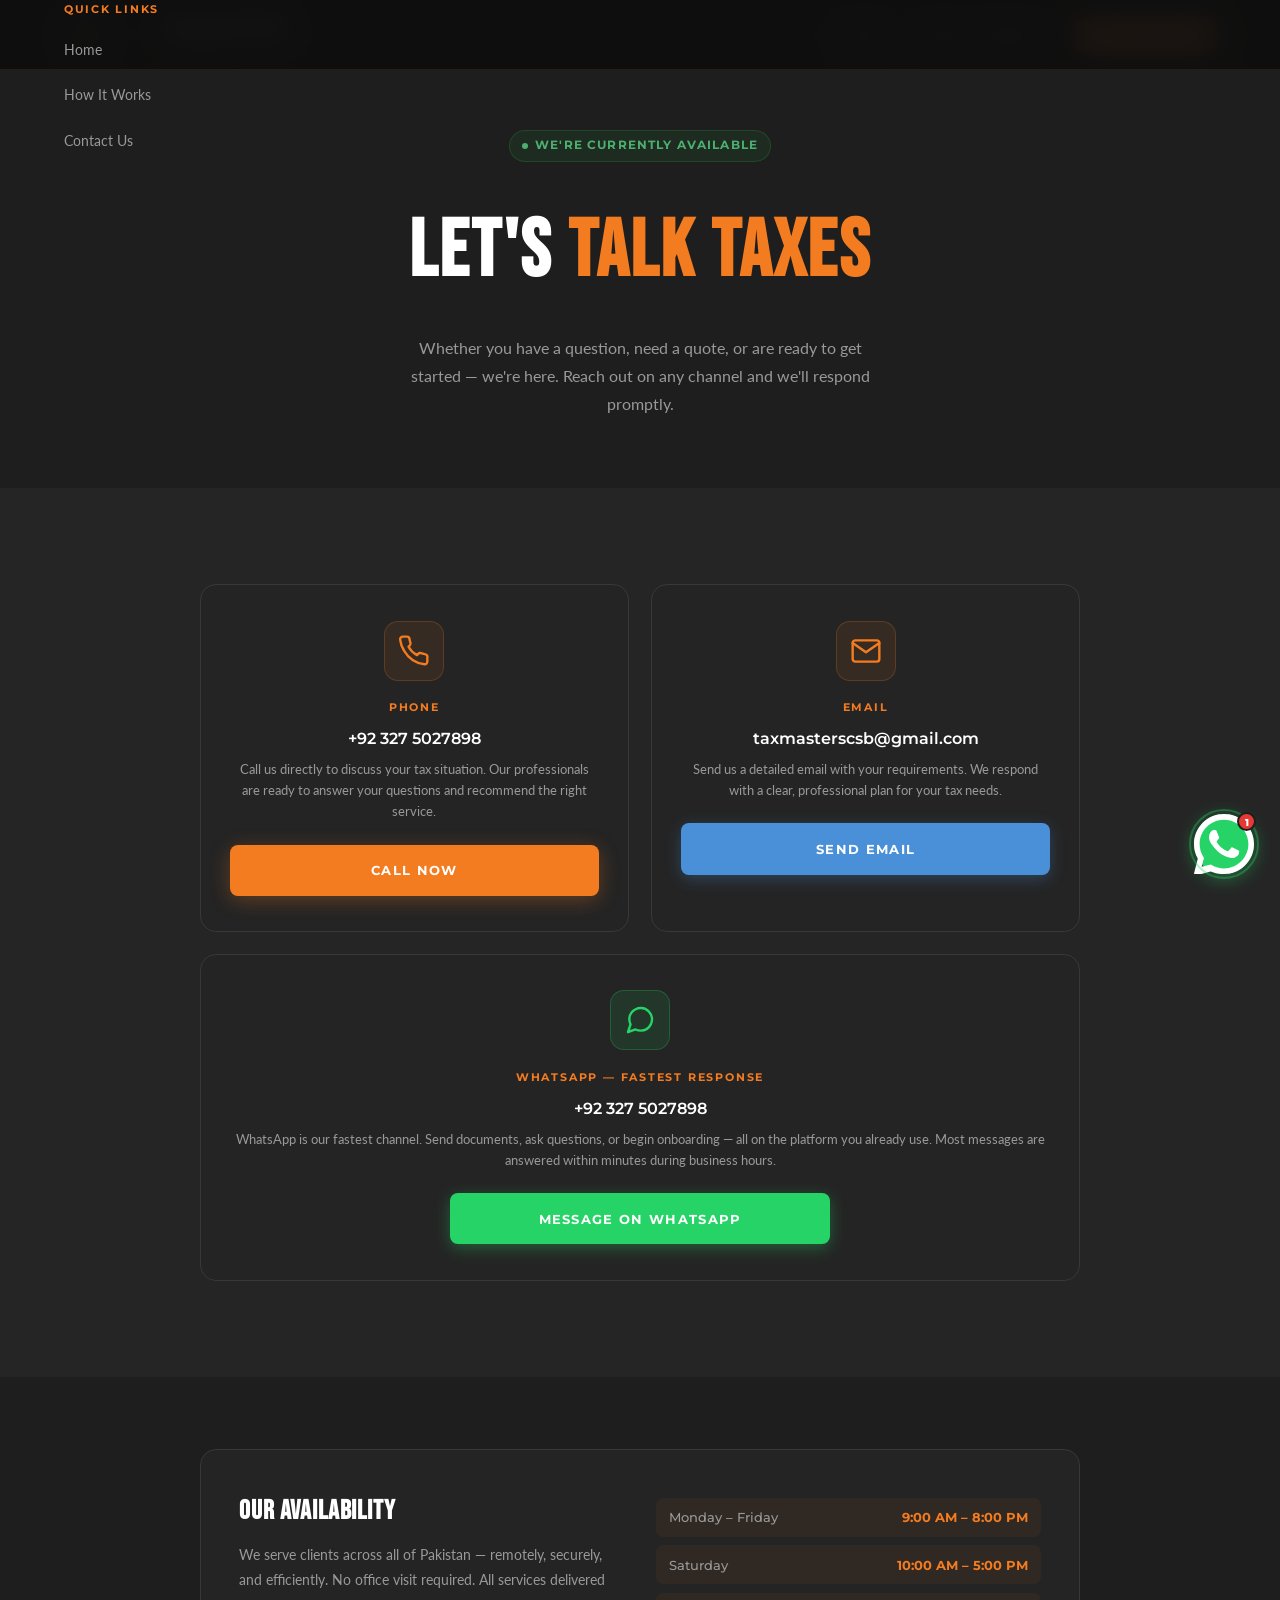
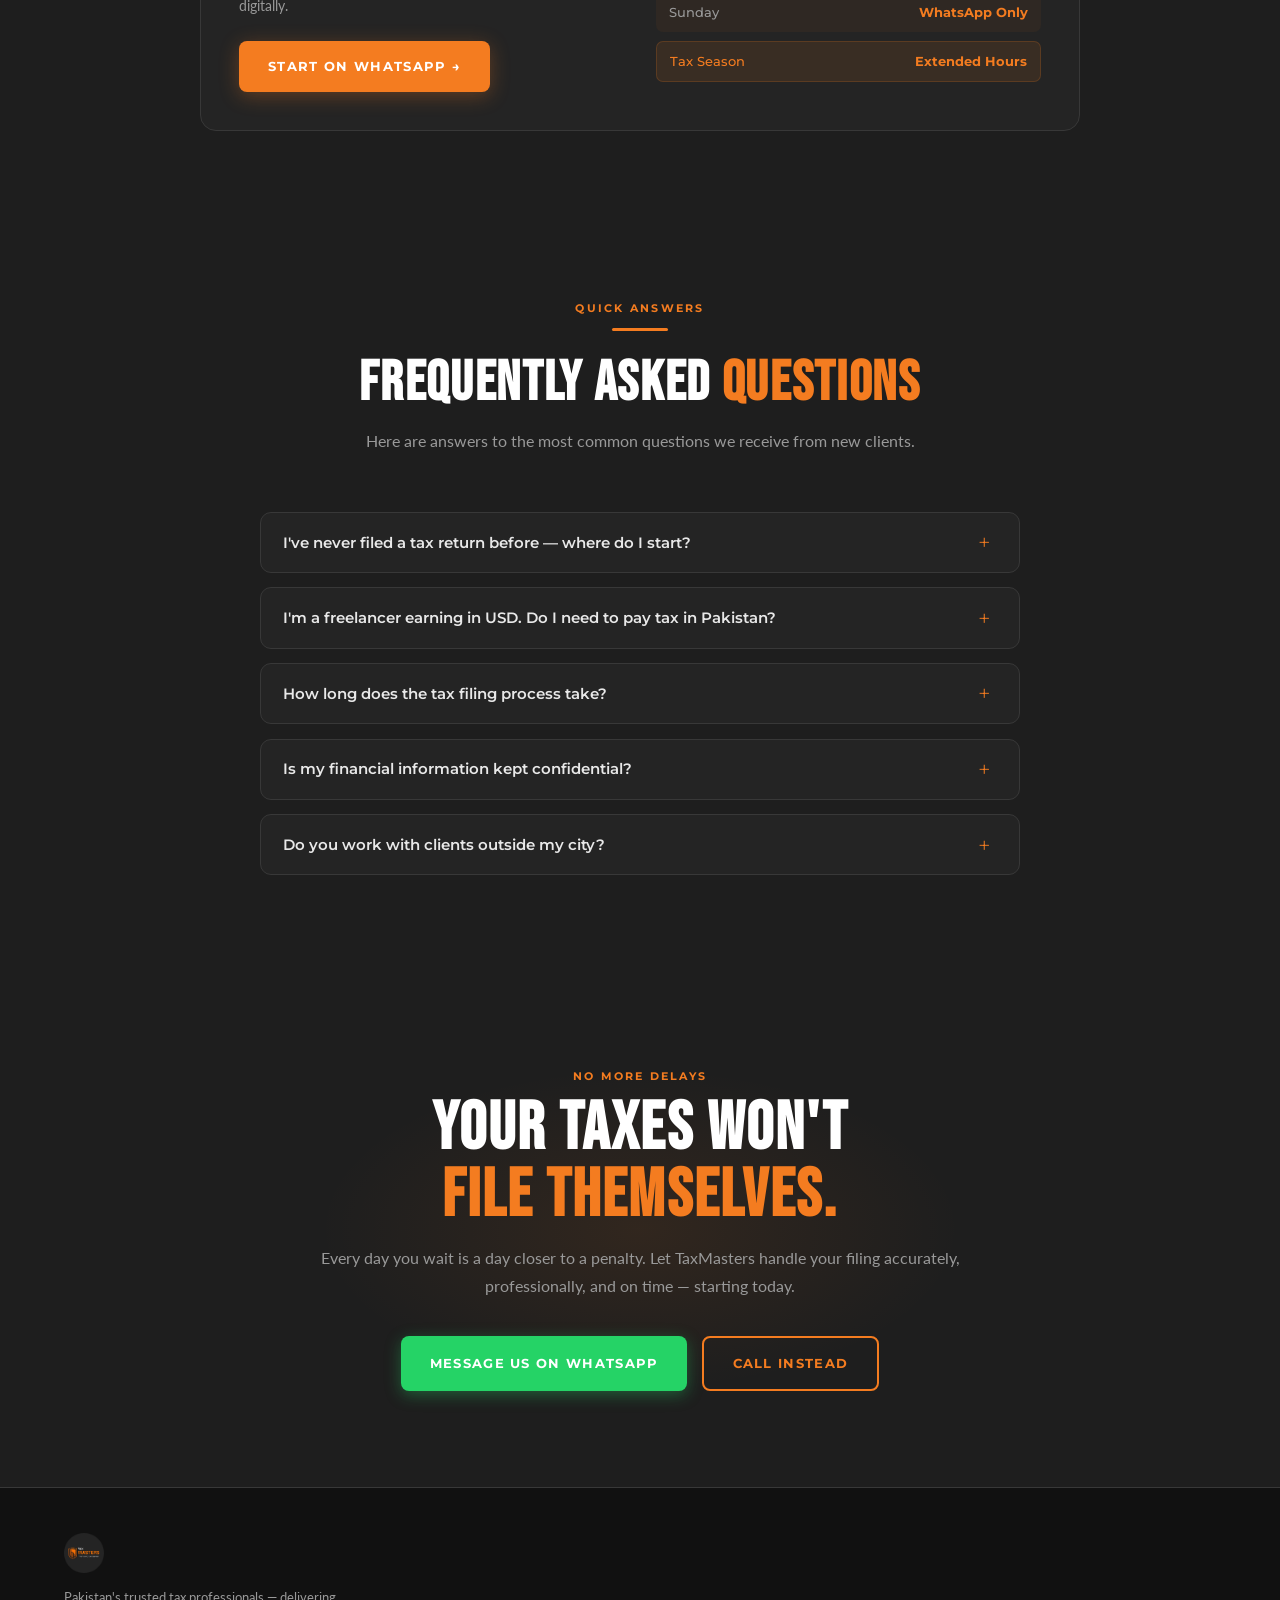
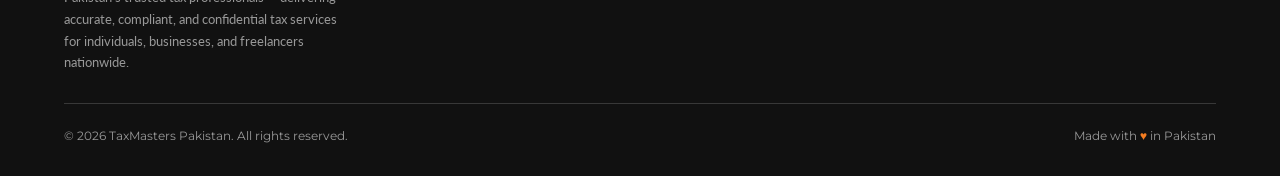
==== commit f7f33a60: "Add files via upload" ====
--- a/contact.html
+++ b/contact.html
@@ -1,205 +1,204 @@
 <!DOCTYPE html>
 <html lang="en">
 <head>
-  <meta charset="UTF-8" />
-  <meta name="viewport" content="width=device-width, initial-scale=1.0" />
-  <meta name="description" content="Contact TaxMasters Pakistan — Reach our tax professionals via phone, WhatsApp, or email. Fast response, expert advice, and full FBR compliance services across Pakistan." />
-  <meta name="keywords" content="contact tax consultant Pakistan, tax help WhatsApp Pakistan, FBR filing contact, taxmasters phone number" />
-  <meta name="robots" content="index, follow" />
-  <meta property="og:title" content="Contact TaxMasters Pakistan — Get Expert Tax Help Today" />
-  <meta property="og:description" content="Reach Pakistan's trusted tax professionals via WhatsApp, phone, or email. Fast response. Expert service." />
-  <meta property="og:url" content="https://taxmasterspakistan.com/contact.html" />
-  <link rel="canonical" href="https://taxmasterspakistan.com/contact.html" />
+  <meta charset="UTF-8">
+  <meta name="viewport" content="width=device-width, initial-scale=1.0">
+  <meta name="description" content="Contact TaxMasters Pakistan — Reach our tax professionals via phone, WhatsApp, or email for expert FBR compliance services across Pakistan.">
+  <meta name="robots" content="index, follow">
+  <meta property="og:title" content="Contact TaxMasters Pakistan">
+  <meta property="og:url" content="https://taxmasterspakistan.com/contact.html">
+  <link rel="canonical" href="https://taxmasterspakistan.com/contact.html">
   <title>Contact Us — TaxMasters Pakistan | Tax Filing Experts</title>
-  <link rel="stylesheet" href="styles.css" />
-  <link rel="icon" href="favicon.ico" sizes="any" />
-  <link rel="icon" type="image/svg+xml" href="favicon.svg" />
-  <link rel="apple-touch-icon" href="apple-touch-icon.png" />
+  <link rel="stylesheet" href="styles.css">
+  <link rel="icon" href="favicon.ico" sizes="any">
+  <link rel="icon" type="image/svg+xml" href="favicon.svg">
+  <link rel="apple-touch-icon" href="apple-touch-icon.png">
 </head>
 <body>
 
-  <!-- ===== LOADER ===== -->
-  <div id="siteLoader" aria-hidden="true">
-    <div class="loader-word">
-      <span class="loader-fill">TAXMASTERS</span>
-      <span class="loader-ghost">TAXMASTERS</span>
-    </div>
-    <div class="loader-tagline">Your Taxes, Our Expertise</div>
-  </div>
-
-  <!-- ===== NAVBAR ===== -->
-  <nav>
-    <a href="index.html" class="nav-logo">
-      <img src="logo.png" alt="TaxMasters Pakistan" class="logo-img" width="88" height="44" loading="eager" />
-      <span class="nav-brand">TaxMasters <em>Pakistan</em></span>
-    </a>
-    <ul class="nav-links">
-      <li><a href="index.html">Home</a></li>
-      <li><a href="how.html">How It Works</a></li>
-      <li><a href="contact.html" class="active nav-cta">Get Started</a></li>
-    </ul>
-    <button class="hamburger" aria-label="Toggle navigation" aria-expanded="false">
-      <span></span><span></span><span></span>
-    </button>
-  </nav>
-
-  <div class="mobile-nav" role="navigation" aria-label="Mobile navigation">
-    <a href="index.html">Home</a>
-    <a href="how.html">How It Works</a>
-    <a href="contact.html" class="nav-cta">Get Started &rarr;</a>
-  </div>
-
-  <div class="contact-hero">
-    <div class="online-badge"><span class="online-dot"></span> We're Currently Available</div>
-    <h1>LET'S <span class="highlight">TALK TAXES</span></h1>
-    <p>Whether you have a question, need a quote, or are ready to get started — we're here. Reach out on any channel and we'll respond promptly.</p>
-  </div>
-
-  <section class="contact-section">
-    <div class="contact-grid reveal" style="max-width:880px;margin:0 auto;">
-      <div class="contact-card">
-        <div class="contact-card-icon"><svg viewBox="0 0 24 24" fill="none" stroke="var(--orange)" stroke-width="1.8" stroke-linecap="round" stroke-linejoin="round" width="32" height="32" aria-hidden="true"><path d="M22 16.92v3a2 2 0 0 1-2.18 2 19.79 19.79 0 0 1-8.63-3.07A19.5 19.5 0 0 1 4.69 12 19.79 19.79 0 0 1 1.61 3.4 2 2 0 0 1 3.6 1.22h3a2 2 0 0 1 2 1.72c.127.96.361 1.903.7 2.81a2 2 0 0 1-.45 2.11L7.91 8.78a16 16 0 0 0 6.29 6.29l.95-.95a2 2 0 0 1 2.11-.45c.907.339 1.85.573 2.81.7A2 2 0 0 1 22 16.92z"/></svg></div>
-        <h3>Phone</h3>
-        <div class="contact-value">+92 327 5027898</div>
-        <div class="contact-desc">Call us directly to discuss your tax situation. Our professionals are ready to answer your questions and recommend the right service.</div>
-        <a href="tel:+923275027898" class="btn btn-primary" style="width:100%;">Call Now</a>
-      </div>
-      <div class="contact-card">
-        <div class="contact-card-icon"><svg viewBox="0 0 24 24" fill="none" stroke="var(--orange)" stroke-width="1.8" stroke-linecap="round" stroke-linejoin="round" width="32" height="32" aria-hidden="true"><path d="M4 4h16c1.1 0 2 .9 2 2v12c0 1.1-.9 2-2 2H4c-1.1 0-2-.9-2-2V6c0-1.1.9-2 2-2z"/><polyline points="22,6 12,13 2,6"/></svg></div>
-        <h3>Email</h3>
-        <div class="contact-value"><a href="/cdn-cgi/l/email-protection" class="__cf_email__" data-cfemail="dca8bda4b1bdafa8b9aeafbfafbe9cbbb1bdb5b0f2bfb3b1">[email&#160;protected]</a></div>
-        <div class="contact-desc">Send us a detailed email with your requirements. We review every message carefully and respond with a clear, professional plan.</div>
-        <a href="/cdn-cgi/l/email-protection#2357425b4e42505746515040504163444e424a4f0d404c4e" class="btn btn-outline" style="width:100%;">Send Email</a>
-      </div>
-      <div class="contact-card wide">
-        <div class="contact-card-icon" style="background:rgba(37,211,102,0.1);border-color:rgba(37,211,102,0.25);"><svg viewBox="0 0 24 24" fill="none" stroke="#25d366" stroke-width="1.8" stroke-linecap="round" stroke-linejoin="round" width="32" height="32" aria-hidden="true"><path d="M21 11.5a8.38 8.38 0 0 1-.9 3.8 8.5 8.5 0 0 1-7.6 4.7 8.38 8.38 0 0 1-3.8-.9L3 21l1.9-5.7a8.38 8.38 0 0 1-.9-3.8 8.5 8.5 0 0 1 4.7-7.6 8.38 8.38 0 0 1 3.8-.9h.5a8.48 8.48 0 0 1 8 8v.5z"/></svg></div>
-        <h3>WhatsApp — Fastest Response</h3>
-        <div class="contact-value">+92 327 5027898</div>
-        <div class="contact-desc">WhatsApp is our fastest channel. Send documents, ask questions, or begin onboarding — all on the platform you already use. Most messages are answered within minutes during business hours.</div>
-        <a href="https://wa.me/923275027898?text=Hello%20TaxMasters!%20I%20need%20help%20with%20my%20taxes." target="_blank" rel="noopener noreferrer" class="btn btn-whatsapp" style="width:100%;max-width:380px;margin:0 auto;">Message on WhatsApp</a>
-      </div>
-    </div>
-  </section>
-
-  <section class="availability-section">
-    <div class="avail-card reveal">
-      <div class="avail-inner">
-        <div class="avail-info">
-          <h3>OUR AVAILABILITY</h3>
-          <p>We serve clients across all of Pakistan — remotely, securely, and efficiently. No office visit required. All services are delivered digitally.</p>
-          <a href="https://wa.me/923275027898" target="_blank" rel="noopener noreferrer" class="btn btn-primary">Start on WhatsApp &rarr;</a>
-        </div>
-        <div class="avail-times">
-          <div class="avail-row"><span class="avail-day">Monday &ndash; Friday</span><span class="avail-time">9:00 AM &ndash; 8:00 PM</span></div>
-          <div class="avail-row"><span class="avail-day">Saturday</span><span class="avail-time">10:00 AM &ndash; 5:00 PM</span></div>
-          <div class="avail-row"><span class="avail-day">Sunday</span><span class="avail-time">WhatsApp Only</span></div>
-          <div class="avail-row avail-highlight"><span class="avail-day">Tax Season</span><span class="avail-time">Extended Hours</span></div>
-        </div>
-      </div>
-    </div>
-  </section>
-
-  <section class="faq-section">
-    <div class="section-header reveal">
-      <span class="section-label">Quick Answers</span>
-      <div class="accent-line"></div>
-      <h2>Frequently Asked <span class="highlight">Questions</span></h2>
-      <p>Here are answers to the most common questions we receive from new clients.</p>
-    </div>
-    <div class="faq-list reveal">
-      <div class="faq-item">
-        <button class="faq-question" onclick="toggleFaq(this)" aria-expanded="false">
-          <span>I've never filed a tax return before — where do I start?</span>
-          <span class="faq-arrow" aria-hidden="true">+</span>
-        </button>
-        <div class="faq-answer"><p>Don't worry — this is exactly the situation we handle most often. Contact us and we'll walk you through IRIS registration, ATL inclusion, and your first return filing from scratch. We make the entire process simple.</p></div>
-      </div>
-      <div class="faq-item">
-        <button class="faq-question" onclick="toggleFaq(this)" aria-expanded="false">
-          <span>I'm a freelancer earning in USD. Do I need to pay tax in Pakistan?</span>
-          <span class="faq-arrow" aria-hidden="true">+</span>
-        </button>
-        <div class="faq-answer"><p>Yes — but Pakistan offers significant tax incentives for IT exporters and freelancers registered with PSEB. We'll help you register, declare your income correctly, and minimise your tax liability entirely within the law.</p></div>
-      </div>
-      <div class="faq-item">
-        <button class="faq-question" onclick="toggleFaq(this)" aria-expanded="false">
-          <span>How long does the tax filing process take?</span>
-          <span class="faq-arrow" aria-hidden="true">+</span>
-        </button>
-        <div class="faq-answer"><p>For most individual returns, the entire process — from document submission to filing confirmation — is completed within 24 to 72 hours. Business returns may take slightly longer depending on complexity.</p></div>
-      </div>
-      <div class="faq-item">
-        <button class="faq-question" onclick="toggleFaq(this)" aria-expanded="false">
-          <span>Is my financial information kept confidential?</span>
-          <span class="faq-arrow" aria-hidden="true">+</span>
-        </button>
-        <div class="faq-answer"><p>Absolutely. Client confidentiality is a cornerstone of our practice. Your documents and financial data are never shared with any third party, and we maintain strict data security protocols throughout every engagement.</p></div>
-      </div>
-      <div class="faq-item">
-        <button class="faq-question" onclick="toggleFaq(this)" aria-expanded="false">
-          <span>Do you work with clients outside my city?</span>
-          <span class="faq-arrow" aria-hidden="true">+</span>
-        </button>
-        <div class="faq-answer"><p>Yes — we work with clients across all of Pakistan entirely online. All document sharing, communication, and service delivery happens digitally, so your location is never a barrier to expert tax help.</p></div>
-      </div>
-    </div>
-  </section>
-
-  <section class="cta-section">
-    <div class="cta-inner reveal">
-      <span class="section-label">No More Delays</span>
-      <h2>Your Taxes Won't<br><span class="highlight">File Themselves.</span></h2>
-      <p>Every day you wait is a day closer to a penalty. Let TaxMasters handle your filing accurately, professionally, and on time — starting today.</p>
-      <div class="cta-buttons">
-        <a href="https://wa.me/923275027898?text=Hello%20TaxMasters!%20I%20need%20help%20with%20my%20taxes." target="_blank" rel="noopener noreferrer" class="btn btn-whatsapp">Message Us on WhatsApp</a>
-        <a href="tel:+923275027898" class="btn btn-outline">Call Instead</a>
-      </div>
-    </div>
-  </section>
-
-  <footer>
-    <div class="footer-inner">
-      <div class="footer-brand">
-        <img src="logo.png" alt="TaxMasters Pakistan" class="logo-img" width="80" height="40" loading="lazy" />
-        <p>Pakistan's trusted tax professionals — delivering accurate, compliant, and confidential tax services for individuals, businesses, and freelancers nationwide.</p>
-      </div>
-      <nav class="footer-links" aria-label="Footer navigation">
-        <h4>Quick Links</h4>
-        <ul>
-          <li><a href="index.html">Home</a></li>
-          <li><a href="how.html">How It Works</a></li>
-          <li><a href="contact.html">Contact Us</a></li>
-        </ul>
-      </nav>
-    </div>
-    <div class="footer-bottom">
-      <p>&copy; 2026 TaxMasters Pakistan. All rights reserved.</p>
-      <p>Made with <span style="color:var(--orange);">&hearts;</span> in Pakistan</p>
-    </div>
-  </footer>
-
-  <div class="wa-widget" id="waWidget">
-    <div class="wa-popup">
-      <div class="wa-popup-header">
-        <div class="wa-avatar">TM</div>
-        <div class="wa-header-text">
-          <strong>TaxMasters Pakistan</strong>
-          <span>Typically replies in minutes</span>
-        </div>
-        <button class="wa-close" onclick="closeWa(event)" aria-label="Close">&times;</button>
-      </div>
-      <div class="wa-popup-body">
-        <div class="wa-bubble">Hi! Need help with your taxes? We're here — send us a message and we'll respond right away.</div>
-      </div>
-      <a class="wa-popup-btn" href="https://wa.me/923275027898?text=Hello%20TaxMasters!%20I%20need%20help%20with%20my%20taxes." target="_blank" rel="noopener noreferrer">Start Chat on WhatsApp</a>
-    </div>
-    <button class="wa-fab" onclick="toggleWa(event)" aria-label="Open WhatsApp chat">
-      <svg class="wa-icon-open" viewBox="0 0 24 24" fill="white" aria-hidden="true"><path d="M17.472 14.382c-.297-.149-1.758-.867-2.03-.967-.273-.099-.471-.148-.67.15-.197.297-.767.966-.94 1.164-.173.199-.347.223-.644.075-.297-.15-1.255-.463-2.39-1.475-.883-.788-1.48-1.761-1.653-2.059-.173-.297-.018-.458.13-.606.134-.133.298-.347.446-.52.149-.174.198-.298.298-.497.099-.198.05-.371-.025-.52-.075-.149-.669-1.612-.916-2.207-.242-.579-.487-.5-.669-.51-.173-.008-.371-.01-.57-.01-.198 0-.52.074-.792.372-.272.297-1.04 1.016-1.04 2.479 0 1.462 1.065 2.875 1.213 3.074.149.198 2.096 3.2 5.077 4.487.709.306 1.262.489 1.694.625.712.227 1.36.195 1.871.118.571-.085 1.758-.719 2.006-1.413.248-.694.248-1.289.173-1.413-.074-.124-.272-.198-.57-.347z"/><path d="M12 0C5.373 0 0 5.373 0 12c0 2.123.554 4.117 1.528 5.845L.057 23.571a.75.75 0 0 0 .92.921l5.733-1.472A11.943 11.943 0 0 0 12 24c6.627 0 12-5.373 12-12S18.627 0 12 0zm0 21.75a9.704 9.704 0 0 1-4.944-1.348l-.354-.21-3.658.939.962-3.554-.23-.366A9.722 9.722 0 0 1 2.25 12C2.25 6.615 6.615 2.25 12 2.25S21.75 6.615 21.75 12 17.385 21.75 12 21.75z"/></svg>
-      <svg class="wa-icon-close" viewBox="0 0 24 24" fill="none" stroke="white" stroke-width="2.5" stroke-linecap="round" aria-hidden="true"><line x1="18" y1="6" x2="6" x2="18" y2="18"/><line x1="6" y1="6" x2="18" y2="18"/></svg>
-      <span class="wa-badge">1</span>
-    </button>
-  </div>
-
-  <script src="script.js"></script>
+<!-- LOADER -->
+<div id="siteLoader" aria-hidden="true">
+  <div class="loader-word">
+    <span class="loader-ghost">TAXMASTERS</span>
+    <span class="loader-fill">TAXMASTERS</span>
+  </div>
+  <div class="loader-tagline">Your Taxes, Our Expertise</div>
+</div>
+
+<!-- NAVBAR -->
+<nav>
+  <a href="index.html" class="nav-logo">
+    <img src="logo.png" alt="TaxMasters Pakistan Logo" class="logo-img" width="88" height="44" loading="eager">
+    <span class="nav-brand">TaxMasters <em>Pakistan</em></span>
+  </a>
+  <ul class="nav-links">
+    <li><a href="index.html">Home</a></li>
+    <li><a href="how.html">How It Works</a></li>
+    <li><a href="contact.html" class="active nav-cta">Get Started</a></li>
+  </ul>
+  <button class="hamburger" aria-label="Toggle menu" aria-expanded="false">
+    <span></span><span></span><span></span>
+  </button>
+</nav>
+
+<div class="mobile-nav">
+  <a href="index.html">Home</a>
+  <a href="how.html">How It Works</a>
+  <a href="contact.html" class="nav-cta">Get Started &rarr;</a>
+</div>
+
+<!-- HERO -->
+<div class="contact-hero">
+  <div class="online-badge"><span class="online-dot"></span> We're Currently Available</div>
+  <h1>LET'S <span class="highlight">TALK TAXES</span></h1>
+  <p>Whether you have a question, need a quote, or are ready to get started — we're here. Reach out on any channel and we'll respond promptly.</p>
+</div>
+
+<!-- CONTACT CARDS -->
+<section class="contact-section">
+  <div class="contact-grid reveal">
+
+    <!-- Phone -->
+    <div class="contact-card">
+      <div class="contact-card-icon">
+        <svg viewBox="0 0 24 24" fill="none" stroke="var(--orange)" stroke-width="1.8" stroke-linecap="round" stroke-linejoin="round" width="32" height="32"><path d="M22 16.92v3a2 2 0 0 1-2.18 2 19.79 19.79 0 0 1-8.63-3.07A19.5 19.5 0 0 1 4.69 12 19.79 19.79 0 0 1 1.61 3.4 2 2 0 0 1 3.6 1.22h3a2 2 0 0 1 2 1.72c.127.96.361 1.903.7 2.81a2 2 0 0 1-.45 2.11L7.91 8.78a16 16 0 0 0 6.29 6.29l.95-.95a2 2 0 0 1 2.11-.45c.907.339 1.85.573 2.81.7A2 2 0 0 1 22 16.92z"/></svg>
+      </div>
+      <h3>Phone</h3>
+      <div class="contact-value">+92 327 5027898</div>
+      <div class="contact-desc">Call us directly to discuss your tax situation. Our professionals are ready to answer your questions and recommend the right service.</div>
+      <a href="tel:+923275027898" class="btn btn-phone" style="width:100%">Call Now</a>
+    </div>
+
+    <!-- Email — built by JS to defeat Cloudflare email protection -->
+    <div class="contact-card">
+      <div class="contact-card-icon">
+        <svg viewBox="0 0 24 24" fill="none" stroke="var(--orange)" stroke-width="1.8" stroke-linecap="round" stroke-linejoin="round" width="32" height="32"><path d="M4 4h16c1.1 0 2 .9 2 2v12c0 1.1-.9 2-2 2H4c-1.1 0-2-.9-2-2V6c0-1.1.9-2 2-2z"/><polyline points="22,6 12,13 2,6"/></svg>
+      </div>
+      <h3>Email</h3>
+      <div class="contact-value">taxmasterscsb&#64;gmail.com</div>
+      <div class="contact-desc">Send us a detailed email with your requirements. We respond with a clear, professional plan for your tax needs.</div>
+      <!-- href built by JS using data attributes — prevents Cloudflare mangling -->
+      <a class="btn btn-email email-link" data-u="taxmasterscsb" data-d="gmail.com" style="width:100%" href="mailto:taxmasterscsb@gmail.com">Send Email</a>
+    </div>
+
+    <!-- WhatsApp -->
+    <div class="contact-card wide">
+      <div class="contact-card-icon" style="background:rgba(37,211,102,.1);border-color:rgba(37,211,102,.25)">
+        <svg viewBox="0 0 24 24" fill="none" stroke="#25d366" stroke-width="1.8" stroke-linecap="round" stroke-linejoin="round" width="32" height="32"><path d="M21 11.5a8.38 8.38 0 0 1-.9 3.8 8.5 8.5 0 0 1-7.6 4.7 8.38 8.38 0 0 1-3.8-.9L3 21l1.9-5.7a8.38 8.38 0 0 1-.9-3.8 8.5 8.5 0 0 1 4.7-7.6 8.38 8.38 0 0 1 3.8-.9h.5a8.48 8.48 0 0 1 8 8v.5z"/></svg>
+      </div>
+      <h3>WhatsApp — Fastest Response</h3>
+      <div class="contact-value">+92 327 5027898</div>
+      <div class="contact-desc">WhatsApp is our fastest channel. Send documents, ask questions, or begin onboarding — all on the platform you already use. Most messages are answered within minutes during business hours.</div>
+      <a href="https://wa.me/923275027898?text=Hello%20TaxMasters!%20I%20need%20help%20with%20my%20taxes." target="_blank" rel="noopener noreferrer" class="btn btn-whatsapp" style="width:100%;max-width:380px;margin:0 auto">Message on WhatsApp</a>
+    </div>
+
+  </div>
+</section>
+
+<!-- AVAILABILITY -->
+<section class="availability-section">
+  <div class="avail-card reveal">
+    <div class="avail-inner">
+      <div class="avail-info">
+        <h3>OUR AVAILABILITY</h3>
+        <p>We serve clients across all of Pakistan — remotely, securely, and efficiently. No office visit required. All services delivered digitally.</p>
+        <a href="https://wa.me/923275027898" target="_blank" rel="noopener noreferrer" class="btn btn-primary">Start on WhatsApp &rarr;</a>
+      </div>
+      <div class="avail-times">
+        <div class="avail-row"><span class="avail-day">Monday &ndash; Friday</span><span class="avail-time">9:00 AM &ndash; 8:00 PM</span></div>
+        <div class="avail-row"><span class="avail-day">Saturday</span><span class="avail-time">10:00 AM &ndash; 5:00 PM</span></div>
+        <div class="avail-row"><span class="avail-day">Sunday</span><span class="avail-time">WhatsApp Only</span></div>
+        <div class="avail-row avail-highlight"><span class="avail-day">Tax Season</span><span class="avail-time">Extended Hours</span></div>
+      </div>
+    </div>
+  </div>
+</section>
+
+<!-- FAQ -->
+<section class="faq-section">
+  <div class="section-header reveal">
+    <span class="section-label">Quick Answers</span>
+    <div class="accent-line"></div>
+    <h2>Frequently Asked <span class="highlight">Questions</span></h2>
+    <p>Here are answers to the most common questions we receive from new clients.</p>
+  </div>
+  <div class="faq-list reveal">
+    <div class="faq-item">
+      <button class="faq-question" onclick="toggleFaq(this)" aria-expanded="false"><span>I've never filed a tax return before — where do I start?</span><span class="faq-arrow">+</span></button>
+      <div class="faq-answer"><p>Don't worry — this is exactly the situation we handle most often. Contact us and we'll walk you through IRIS registration, ATL inclusion, and your first return filing from scratch. We make the entire process simple.</p></div>
+    </div>
+    <div class="faq-item">
+      <button class="faq-question" onclick="toggleFaq(this)" aria-expanded="false"><span>I'm a freelancer earning in USD. Do I need to pay tax in Pakistan?</span><span class="faq-arrow">+</span></button>
+      <div class="faq-answer"><p>Yes — but Pakistan offers significant tax incentives for IT exporters and freelancers registered with PSEB. We'll help you register, declare your income correctly, and minimise your tax liability entirely within the law.</p></div>
+    </div>
+    <div class="faq-item">
+      <button class="faq-question" onclick="toggleFaq(this)" aria-expanded="false"><span>How long does the tax filing process take?</span><span class="faq-arrow">+</span></button>
+      <div class="faq-answer"><p>For most individual returns, the entire process — from document submission to filing confirmation — is completed within 24 to 72 hours. Business returns may take slightly longer depending on complexity.</p></div>
+    </div>
+    <div class="faq-item">
+      <button class="faq-question" onclick="toggleFaq(this)" aria-expanded="false"><span>Is my financial information kept confidential?</span><span class="faq-arrow">+</span></button>
+      <div class="faq-answer"><p>Absolutely. Client confidentiality is a cornerstone of our practice. Your documents and financial data are never shared with any third party, and we maintain strict data security protocols throughout every engagement.</p></div>
+    </div>
+    <div class="faq-item">
+      <button class="faq-question" onclick="toggleFaq(this)" aria-expanded="false"><span>Do you work with clients outside my city?</span><span class="faq-arrow">+</span></button>
+      <div class="faq-answer"><p>Yes — we work with clients across all of Pakistan entirely online. All document sharing, communication, and service delivery happens digitally, so your location is never a barrier to expert tax help.</p></div>
+    </div>
+  </div>
+</section>
+
+<!-- CTA -->
+<section class="cta-section">
+  <div class="cta-inner reveal">
+    <span class="section-label">No More Delays</span>
+    <h2>Your Taxes Won't<br><span class="highlight">File Themselves.</span></h2>
+    <p>Every day you wait is a day closer to a penalty. Let TaxMasters handle your filing accurately, professionally, and on time — starting today.</p>
+    <div class="cta-buttons">
+      <a href="https://wa.me/923275027898?text=Hello%20TaxMasters!%20I%20need%20help%20with%20my%20taxes." target="_blank" rel="noopener noreferrer" class="btn btn-whatsapp">Message Us on WhatsApp</a>
+      <a href="tel:+923275027898" class="btn btn-outline">Call Instead</a>
+    </div>
+  </div>
+</section>
+
+<!-- FOOTER -->
+<footer>
+  <div class="footer-inner">
+    <div class="footer-brand">
+      <img src="logo.png" alt="TaxMasters Pakistan" class="logo-img" width="80" height="40" loading="lazy">
+      <p>Pakistan's trusted tax professionals — delivering accurate, compliant, and confidential tax services for individuals, businesses, and freelancers nationwide.</p>
+    </div>
+    <nav class="footer-links" aria-label="Footer navigation">
+      <h4>Quick Links</h4>
+      <ul>
+        <li><a href="index.html">Home</a></li>
+        <li><a href="how.html">How It Works</a></li>
+        <li><a href="contact.html">Contact Us</a></li>
+      </ul>
+    </nav>
+  </div>
+  <div class="footer-bottom">
+    <p>&copy; 2026 TaxMasters Pakistan. All rights reserved.</p>
+    <p>Made with <span style="color:var(--orange)">&hearts;</span> in Pakistan</p>
+  </div>
+</footer>
+
+<!-- WHATSAPP -->
+<div class="wa-widget" id="waWidget">
+  <div class="wa-popup">
+    <div class="wa-popup-header">
+      <div class="wa-avatar">TM</div>
+      <div class="wa-header-text"><strong>TaxMasters Pakistan</strong><span>Typically replies in minutes</span></div>
+      <button class="wa-close" onclick="closeWa(event)" aria-label="Close">&times;</button>
+    </div>
+    <div class="wa-popup-body"><div class="wa-bubble">Hi! Need help with your taxes? We're here — send us a message and we'll respond right away.</div></div>
+    <a class="wa-popup-btn" href="https://wa.me/923275027898?text=Hello%20TaxMasters!%20I%20need%20help%20with%20my%20taxes." target="_blank" rel="noopener noreferrer">Start Chat on WhatsApp</a>
+  </div>
+  <button class="wa-fab" onclick="toggleWa(event)" aria-label="Open WhatsApp chat">
+    <svg class="wa-icon-open" viewBox="0 0 24 24" fill="white"><path d="M17.472 14.382c-.297-.149-1.758-.867-2.03-.967-.273-.099-.471-.148-.67.15-.197.297-.767.966-.94 1.164-.173.199-.347.223-.644.075-.297-.15-1.255-.463-2.39-1.475-.883-.788-1.48-1.761-1.653-2.059-.173-.297-.018-.458.13-.606.134-.133.298-.347.446-.52.149-.174.198-.298.298-.497.099-.198.05-.371-.025-.52-.075-.149-.669-1.612-.916-2.207-.242-.579-.487-.5-.669-.51-.173-.008-.371-.01-.57-.01-.198 0-.52.074-.792.372-.272.297-1.04 1.016-1.04 2.479 0 1.462 1.065 2.875 1.213 3.074.149.198 2.096 3.2 5.077 4.487.709.306 1.262.489 1.694.625.712.227 1.36.195 1.871.118.571-.085 1.758-.719 2.006-1.413.248-.694.248-1.289.173-1.413-.074-.124-.272-.198-.57-.347z"/><path d="M12 0C5.373 0 0 5.373 0 12c0 2.123.554 4.117 1.528 5.845L.057 23.571a.75.75 0 0 0 .92.921l5.733-1.472A11.943 11.943 0 0 0 12 24c6.627 0 12-5.373 12-12S18.627 0 12 0zm0 21.75a9.704 9.704 0 0 1-4.944-1.348l-.354-.21-3.658.939.962-3.554-.23-.366A9.722 9.722 0 0 1 2.25 12C2.25 6.615 6.615 2.25 12 2.25S21.75 6.615 21.75 12 17.385 21.75 12 21.75z"/></svg>
+    <svg class="wa-icon-close" viewBox="0 0 24 24" fill="none" stroke="white" stroke-width="2.5" stroke-linecap="round"><line x1="18" y1="6" x2="6" y2="18"/><line x1="6" y1="6" x2="18" y2="18"/></svg>
+    <span class="wa-badge">1</span>
+  </button>
+</div>
+
+<script src="script.js"></script>
 </body>
-</html>+</html>
--- a/styles.css
+++ b/styles.css
@@ -1,1637 +1,620 @@
 /* ================================================================
-   TAXMASTERS PAKISTAN — styles.css  FINAL v4
-   All bugs fixed. Cross-browser. Every device. Production-ready.
-   ================================================================ */
-
+   TAXMASTERS PAKISTAN — styles.css  FINAL v5
+   Fixes: nav visibility, footer links, mobile buttons, iOS Safari
+   ================================================================ */
 @import url('https://fonts.googleapis.com/css2?family=Bebas+Neue&family=Montserrat:wght@400;500;600;700;800&family=Lato:wght@300;400;700&display=swap');
 
 /* ─── VARIABLES ─────────────────────────────────────────────── */
-:root {
-  --orange:        #f47c20;
-  --orange-dark:   #d4660e;
-  --charcoal:      #1e1e1e;
-  --charcoal-mid:  #252525;
-  --card-bg:       #242424;
-  --border:        #383838;
-  --white:         #ffffff;
-  --off-white:     #e8e8e8;
-  --muted:         #999999;
-  --green:         #25d366;
-  --font-display:  'Bebas Neue', 'Arial Black', sans-serif;
-  --font-body:     'Montserrat', sans-serif;
-  --font-text:     'Lato', sans-serif;
-  --shadow:        0 8px 32px rgba(0,0,0,0.45);
-  --shadow-orange: 0 4px 20px rgba(244,124,32,0.3);
-  --radius:        12px;
-  --t-fast:        0.2s ease;
-  --t-med:         0.3s ease;
-  --t-spring:      0.35s cubic-bezier(0.34,1.56,0.64,1);
+:root{
+  --orange:#f47c20; --orange-dark:#d4660e;
+  --charcoal:#1e1e1e; --charcoal-mid:#252525;
+  --card-bg:#242424; --border:#383838;
+  --white:#ffffff; --off-white:#e8e8e8; --muted:#999;
+  --green:#25d366;
+  --fd:'Bebas Neue','Arial Black',sans-serif;
+  --fb:'Montserrat',sans-serif;
+  --ft:'Lato',sans-serif;
+  --shadow:0 8px 32px rgba(0,0,0,.45);
+  --shadow-o:0 4px 20px rgba(244,124,32,.3);
+  --r:12px;
+  --tf:.2s ease; --tm:.3s ease; --ts:.35s cubic-bezier(.34,1.56,.64,1);
 }
 
 /* ─── RESET ──────────────────────────────────────────────────── */
-*,*::before,*::after { box-sizing: border-box; margin: 0; padding: 0; }
-
-html {
-  scroll-behavior: smooth;
-  -webkit-overflow-scrolling: touch;
-  font-size: 16px;
-}
-
-body {
-  background: var(--charcoal);
-  color: var(--off-white);
-  font-family: var(--font-body);
-  line-height: 1.7;
-  overflow-x: hidden;
-  -webkit-text-size-adjust: 100%;
-  text-size-adjust: 100%;
-}
-
-/* Images never collapse — always display and take natural height */
-img {
-  display: block;
-  max-width: 100%;
-  height: auto;
-}
-
-a { text-decoration: none; color: inherit; }
-ul { list-style: none; }
-button { font-family: var(--font-body); }
-
-/* ─── SCROLLBAR ──────────────────────────────────────────────── */
-::-webkit-scrollbar { width: 5px; }
-::-webkit-scrollbar-track { background: var(--charcoal); }
-::-webkit-scrollbar-thumb { background: var(--orange); border-radius: 3px; }
-::selection { background: var(--orange); color: var(--white); }
-
-/* ─── FOCUS ──────────────────────────────────────────────────── */
-:focus-visible { outline: 2px solid var(--orange); outline-offset: 3px; border-radius: 4px; }
+*,*::before,*::after{box-sizing:border-box;margin:0;padding:0}
+html{scroll-behavior:smooth;-webkit-text-size-adjust:100%;text-size-adjust:100%}
+body{background:var(--charcoal);color:var(--off-white);font-family:var(--fb);line-height:1.7;overflow-x:hidden}
+img{display:block;max-width:100%;height:auto}
+a{text-decoration:none;color:inherit}
+ul{list-style:none}
+button{font-family:var(--fb);cursor:pointer}
+::-webkit-scrollbar{width:5px}
+::-webkit-scrollbar-track{background:var(--charcoal)}
+::-webkit-scrollbar-thumb{background:var(--orange);border-radius:3px}
+::selection{background:var(--orange);color:#fff}
+:focus-visible{outline:2px solid var(--orange);outline-offset:3px;border-radius:4px}
 
 /* ================================================================
    LOADER
    ================================================================ */
-#siteLoader {
-  position: fixed;
-  inset: 0;
-  z-index: 99999;
-  background: #1a1a1a;
-  display: flex;
-  flex-direction: column;
-  align-items: center;
-  justify-content: center;
-  gap: 1.2rem;
-  pointer-events: all;
-}
-
-#siteLoader.loader-done {
-  opacity: 0;
-  pointer-events: none;
-  transition: opacity 0.4s ease;
-}
-
-.loader-word {
-  position: relative;
-  display: inline-block;
-  line-height: 1;
-  user-select: none;
-}
-
-.loader-ghost {
-  font-family: var(--font-display);
-  font-size: clamp(2.8rem, 11vw, 6.5rem);
-  font-weight: 900;
-  letter-spacing: 0.12em;
-  color: transparent;
-  -webkit-text-stroke: 1.5px rgba(244,124,32,0.2);
-  display: block;
-  white-space: nowrap;
-}
-
-.loader-fill {
-  position: absolute;
-  inset: 0;
-  font-family: var(--font-display);
-  font-size: clamp(2.8rem, 11vw, 6.5rem);
-  font-weight: 900;
-  letter-spacing: 0.12em;
-  color: var(--orange);
-  clip-path: inset(0 100% 0 0);
-  animation: loaderReveal 1.1s cubic-bezier(0.4,0,0.2,1) 0.2s forwards;
-  display: block;
-  white-space: nowrap;
-}
-
-@keyframes loaderReveal {
-  to { clip-path: inset(0 0% 0 0); }
-}
-
-.loader-tagline {
-  font-family: var(--font-body);
-  font-size: clamp(0.6rem, 1.8vw, 0.82rem);
-  font-weight: 500;
-  letter-spacing: 0.28em;
-  text-transform: uppercase;
-  color: rgba(244,124,32,0.45);
-  opacity: 0;
-  animation: loaderFadeIn 0.5s ease 1s forwards;
-}
-
-@keyframes loaderFadeIn { to { opacity: 1; } }
+#siteLoader{
+  position:fixed;inset:0;z-index:99999;
+  background:#1a1a1a;
+  display:flex;flex-direction:column;align-items:center;justify-content:center;gap:1.2rem;
+  pointer-events:all;
+  transition:opacity .4s ease;
+}
+.loader-word{position:relative;display:inline-block;line-height:1;user-select:none;-webkit-user-select:none}
+.loader-ghost{
+  font-family:var(--fd);font-size:clamp(2.5rem,10vw,6rem);font-weight:900;letter-spacing:.12em;
+  color:transparent;-webkit-text-stroke:1.5px rgba(244,124,32,.2);display:block;white-space:nowrap
+}
+.loader-fill{
+  position:absolute;inset:0;
+  font-family:var(--fd);font-size:clamp(2.5rem,10vw,6rem);font-weight:900;letter-spacing:.12em;
+  color:var(--orange);display:block;white-space:nowrap;
+  -webkit-clip-path:inset(0 100% 0 0);clip-path:inset(0 100% 0 0);
+  -webkit-animation:loaderReveal 1.1s cubic-bezier(.4,0,.2,1) .2s forwards;
+  animation:loaderReveal 1.1s cubic-bezier(.4,0,.2,1) .2s forwards;
+}
+@-webkit-keyframes loaderReveal{to{-webkit-clip-path:inset(0 0% 0 0);clip-path:inset(0 0% 0 0)}}
+@keyframes loaderReveal{to{-webkit-clip-path:inset(0 0% 0 0);clip-path:inset(0 0% 0 0)}}
+.loader-tagline{
+  font-family:var(--fb);font-size:clamp(.58rem,1.8vw,.8rem);font-weight:500;
+  letter-spacing:.28em;text-transform:uppercase;color:rgba(244,124,32,.45);
+  opacity:0;-webkit-animation:ldFade .5s ease 1s forwards;animation:ldFade .5s ease 1s forwards;
+}
+@-webkit-keyframes ldFade{to{opacity:1}}
+@keyframes ldFade{to{opacity:1}}
 
 /* ================================================================
    NAVBAR
    ================================================================ */
-nav {
-  position: fixed;
-  top: 0; left: 0; right: 0;
-  z-index: 1000;
-  background: rgba(18,18,18,0.92);
-  backdrop-filter: blur(14px);
-  -webkit-backdrop-filter: blur(14px);
-  border-bottom: 1px solid rgba(244,124,32,0.12);
-  padding: 0 5%;
-  display: flex;
-  align-items: center;
-  justify-content: space-between;
-  height: 70px;
-  transition: height var(--t-med), background var(--t-med), border-color var(--t-med);
-}
-
-nav.scrolled {
-  height: 60px;
-  background: rgba(10,10,10,0.97);
-  border-bottom-color: rgba(244,124,32,0.28);
-}
-
-/* ─── NAV LOGO ───────────────────────────────────────────────── */
-/* The logo area: image + text side by side */
-.nav-logo {
-  display: flex;
-  align-items: center;
-  gap: 0.75rem;
-  flex-shrink: 0;
-  text-decoration: none;
-  /* Min-width prevents collapse if image is slow to load */
-  min-width: 0;
-}
-
-/* The actual img tag */
-.nav-logo .logo-img {
-  /* Fixed dimensions — never collapse even if src fails */
-  width: 88px;
-  height: 44px;
-  min-width: 88px;
-  min-height: 44px;
-  object-fit: contain;
-  object-position: left center;
-  flex-shrink: 0;
-  transition: opacity var(--t-fast);
-}
-
-nav.scrolled .nav-logo .logo-img {
-  width: 76px;
-  height: 38px;
-  min-width: 76px;
-  min-height: 38px;
-}
-
-/* Brand text — always visible, even without the image */
-.nav-brand {
-  font-family: var(--font-body);
-  font-size: 1rem;
-  font-weight: 800;
-  letter-spacing: 0.05em;
-  text-transform: uppercase;
-  color: var(--white);
-  line-height: 1.1;
-  white-space: nowrap;
-  /* Never hide */
-  display: block;
-  flex-shrink: 0;
-}
-
-.nav-brand em {
-  display: block;
-  font-style: normal;
-  font-size: 0.55rem;
-  font-weight: 500;
-  letter-spacing: 0.22em;
-  color: var(--orange);
-  text-transform: uppercase;
-  margin-top: 2px;
-}
-
-/* ─── NAV LINKS ──────────────────────────────────────────────── */
-.nav-links {
-  display: flex;
-  align-items: center;
-  gap: 2.2rem;
-  list-style: none;
-}
-
-.nav-links a {
-  font-family: var(--font-body);
-  font-weight: 600;
-  font-size: 0.78rem;
-  letter-spacing: 0.12em;
-  text-transform: uppercase;
-  color: var(--off-white);
-  position: relative;
-  transition: color var(--t-fast);
-  touch-action: manipulation;
-  white-space: nowrap;
-}
-
-.nav-links a::after {
-  content: '';
-  position: absolute;
-  bottom: -4px; left: 0;
-  width: 0; height: 2px;
-  background: var(--orange);
-  transition: width var(--t-med);
-}
-
-.nav-links a:hover,
-.nav-links a.active { color: var(--orange); }
-
-.nav-links a:hover::after,
-.nav-links a.active::after { width: 100%; }
-
-/* CTA button in nav */
-.nav-cta {
-  background: var(--orange) !important;
-  color: var(--white) !important;
-  padding: 0.5rem 1.25rem !important;
-  border-radius: 6px;
-  font-weight: 700 !important;
-  box-shadow: 0 2px 10px rgba(244,124,32,0.3);
-  transition: background var(--t-fast), transform var(--t-fast), box-shadow var(--t-fast) !important;
-}
-
-.nav-cta::after { display: none !important; }
-
-.nav-cta:hover {
-  background: var(--orange-dark) !important;
-  transform: translateY(-1px) !important;
-  box-shadow: 0 4px 16px rgba(244,124,32,0.45) !important;
-}
-
-/* ─── HAMBURGER ──────────────────────────────────────────────── */
-.hamburger {
-  display: none;
-  flex-direction: column;
-  align-items: center;
-  justify-content: center;
-  gap: 5px;
-  cursor: pointer;
-  padding: 8px;
-  border: none;
-  background: transparent;
-  z-index: 1100;
-  min-width: 44px;
-  min-height: 44px;
-  touch-action: manipulation;
-  flex-shrink: 0;
-}
-
-.hamburger span {
-  display: block;
-  width: 24px; height: 2px;
-  background: var(--off-white);
-  border-radius: 2px;
-  transition: transform var(--t-med), opacity var(--t-fast), background var(--t-fast);
-}
-
-.hamburger.open span:nth-child(1) { transform: translateY(7px) rotate(45deg); }
-.hamburger.open span:nth-child(2) { opacity: 0; transform: scaleX(0); }
-.hamburger.open span:nth-child(3) { transform: translateY(-7px) rotate(-45deg); }
-
-/* ─── MOBILE NAV ─────────────────────────────────────────────── */
-.mobile-nav {
-  position: fixed;
-  top: 70px; left: 0; right: 0;
-  background: rgba(10,10,10,0.98);
-  backdrop-filter: blur(16px);
-  -webkit-backdrop-filter: blur(16px);
-  padding: 0.5rem 5% 2rem;
-  display: flex;
-  flex-direction: column;
-  gap: 0;
-  z-index: 998;
-  border-bottom: 1px solid var(--border);
-  /* CSS transition — no JS show/hide needed */
-  transform: translateY(-110%);
-  opacity: 0;
-  pointer-events: none;
-  transition: transform 0.32s ease, opacity 0.25s ease;
-}
-
-.mobile-nav.open {
-  transform: translateY(0);
-  opacity: 1;
-  pointer-events: all;
-}
-
-.mobile-nav a {
-  font-family: var(--font-body);
-  font-weight: 600;
-  font-size: 1rem;
-  letter-spacing: 0.08em;
-  text-transform: uppercase;
-  color: var(--off-white);
-  padding: 1rem 0;
-  border-bottom: 1px solid var(--border);
-  transition: color var(--t-fast);
-  touch-action: manipulation;
-  min-height: 44px;
-  display: flex;
-  align-items: center;
-  /* Make sure nothing blocks the click */
-  pointer-events: auto;
-  position: relative;
-  z-index: 1;
-}
-
-.mobile-nav a:last-child { border-bottom: none; }
-.mobile-nav a:hover { color: var(--orange); }
-
-.mobile-nav .nav-cta {
-  margin-top: 0.8rem;
-  border-radius: 8px;
-  padding: 0.8rem 1.5rem;
-  justify-content: center;
-  border-bottom: none;
+nav{
+  position:fixed;top:0;left:0;right:0;z-index:1000;
+  background:rgba(15,15,15,.94);
+  -webkit-backdrop-filter:blur(14px);backdrop-filter:blur(14px);
+  border-bottom:1px solid rgba(244,124,32,.12);
+  padding:0 5%;height:70px;
+  display:flex;align-items:center;justify-content:space-between;
+  transition:height var(--tm),background var(--tm),border-color var(--tm);
+}
+nav.scrolled{height:60px;background:rgba(8,8,8,.98);border-bottom-color:rgba(244,124,32,.28)}
+
+/* ── Logo area ──────────────────────────────────────────────── */
+/* CRITICAL: the logo + brand text must ALWAYS be visible */
+.nav-logo{
+  display:flex;align-items:center;gap:.75rem;
+  text-decoration:none;
+  /* These three lines keep it from ever collapsing */
+  flex-shrink:0;
+  min-width:200px;
+  overflow:visible;
+}
+.nav-logo .logo-img{
+  /* Hard pixel sizes — never collapse if src missing */
+  width:88px;height:44px;
+  min-width:88px;min-height:44px;
+  max-width:88px;
+  object-fit:contain;object-position:left center;
+  flex-shrink:0;display:block;
+}
+nav.scrolled .nav-logo .logo-img{width:76px;height:38px;min-width:76px;min-height:38px;max-width:76px}
+
+/* Brand text — shown at ALL viewport sizes beside the logo */
+.nav-brand{
+  display:block; /* never hidden */
+  font-family:var(--fb);font-size:.98rem;font-weight:800;
+  letter-spacing:.05em;text-transform:uppercase;
+  color:var(--white);line-height:1.1;white-space:nowrap;flex-shrink:0;
+}
+.nav-brand em{
+  display:block;font-style:normal;
+  font-size:.54rem;font-weight:500;letter-spacing:.22em;
+  color:var(--orange);text-transform:uppercase;margin-top:2px;
+}
+
+/* ── Nav links (desktop) ────────────────────────────────────── */
+.nav-links{display:flex;align-items:center;gap:2.2rem;list-style:none}
+.nav-links a{
+  font-family:var(--fb);font-weight:600;font-size:.78rem;
+  letter-spacing:.12em;text-transform:uppercase;color:var(--off-white);
+  position:relative;transition:color var(--tf);white-space:nowrap;
+  -webkit-tap-highlight-color:transparent;
+}
+.nav-links a::after{
+  content:'';position:absolute;bottom:-4px;left:0;
+  width:0;height:2px;background:var(--orange);transition:width var(--tm);
+}
+.nav-links a:hover,.nav-links a.active{color:var(--orange)}
+.nav-links a:hover::after,.nav-links a.active::after{width:100%}
+.nav-cta{
+  background:var(--orange)!important;color:#fff!important;
+  padding:.5rem 1.25rem!important;border-radius:6px;font-weight:700!important;
+  box-shadow:0 2px 10px rgba(244,124,32,.3);
+  transition:background var(--tf),transform var(--tf),box-shadow var(--tf)!important;
+}
+.nav-cta::after{display:none!important}
+.nav-cta:hover{background:var(--orange-dark)!important;transform:translateY(-1px)!important;box-shadow:0 4px 16px rgba(244,124,32,.45)!important}
+
+/* ── Hamburger ──────────────────────────────────────────────── */
+.hamburger{
+  display:none;flex-direction:column;align-items:center;justify-content:center;
+  gap:5px;padding:8px;border:none;background:transparent;
+  z-index:1100;min-width:44px;min-height:44px;flex-shrink:0;
+  -webkit-tap-highlight-color:transparent;touch-action:manipulation;
+}
+.hamburger span{
+  display:block;width:24px;height:2px;background:var(--off-white);border-radius:2px;
+  transition:transform var(--tm),opacity var(--tf);
+}
+.hamburger.open span:nth-child(1){transform:translateY(7px) rotate(45deg)}
+.hamburger.open span:nth-child(2){opacity:0;transform:scaleX(0)}
+.hamburger.open span:nth-child(3){transform:translateY(-7px) rotate(-45deg)}
+
+/* ── Mobile nav ─────────────────────────────────────────────── */
+/* Uses transform instead of display toggling — no iOS flicker */
+.mobile-nav{
+  position:fixed;
+  /* Start ABOVE viewport so it slides down into view */
+  top:70px;left:0;right:0;
+  background:rgba(10,10,10,.98);
+  -webkit-backdrop-filter:blur(16px);backdrop-filter:blur(16px);
+  padding:.5rem 5% 2rem;
+  display:flex;flex-direction:column;gap:0;
+  z-index:998;border-bottom:1px solid var(--border);
+  /* Hidden state */
+  -webkit-transform:translateY(-110%);transform:translateY(-110%);
+  opacity:0;pointer-events:none;visibility:hidden;
+  transition:transform .3s ease,opacity .25s ease,visibility .3s;
+}
+.mobile-nav.open{
+  -webkit-transform:translateY(0);transform:translateY(0);
+  opacity:1;pointer-events:auto;visibility:visible;
+}
+.mobile-nav a{
+  font-family:var(--fb);font-weight:600;font-size:1rem;
+  letter-spacing:.08em;text-transform:uppercase;color:var(--off-white);
+  padding:1rem 0;border-bottom:1px solid var(--border);
+  transition:color var(--tf);min-height:44px;
+  display:flex;align-items:center;
+  /* Ensure tappable — no z-index blocking */
+  position:relative;z-index:1;pointer-events:auto;
+  -webkit-tap-highlight-color:transparent;touch-action:manipulation;
+}
+.mobile-nav a:last-child{border-bottom:none}
+.mobile-nav a:hover,.mobile-nav a:active{color:var(--orange)}
+.mobile-nav .nav-cta{
+  margin-top:.8rem;border-radius:8px;padding:.8rem 1.5rem;
+  justify-content:center;border-bottom:none;
 }
 
 /* ================================================================
    UTILITIES
    ================================================================ */
-.accent-line {
-  display: inline-block;
-  width: 56px; height: 3px;
-  background: var(--orange);
-  border-radius: 2px;
-  margin-bottom: 1rem;
-}
-
-.section-label {
-  font-family: var(--font-body);
-  font-size: 0.7rem;
-  font-weight: 700;
-  letter-spacing: 0.2em;
-  text-transform: uppercase;
-  color: var(--orange);
-  display: block;
-  margin-bottom: 0.6rem;
-}
-
-.highlight { color: var(--orange); }
+.accent-line{display:inline-block;width:56px;height:3px;background:var(--orange);border-radius:2px;margin-bottom:1rem}
+.section-label{font-family:var(--fb);font-size:.7rem;font-weight:700;letter-spacing:.2em;text-transform:uppercase;color:var(--orange);display:block;margin-bottom:.6rem}
+.highlight{color:var(--orange)}
 
 /* ================================================================
    BUTTONS
-   ================================================================ */
-.btn {
-  display: inline-flex;
-  align-items: center;
-  justify-content: center;
-  gap: 0.5rem;
-  font-family: var(--font-body);
-  font-weight: 700;
-  font-size: 0.82rem;
-  letter-spacing: 0.1em;
-  text-transform: uppercase;
-  padding: 0.85rem 1.8rem;
-  border-radius: 8px;
-  cursor: pointer;
-  border: none;
-  transition: background var(--t-fast), transform var(--t-fast), box-shadow var(--t-fast);
-  touch-action: manipulation;
-  user-select: none;
-  -webkit-user-select: none;
-  min-height: 44px;
-  text-decoration: none;
-  /* Ensure button is always on top and clickable */
-  position: relative;
-  z-index: 1;
-}
-
-.btn:active { transform: scale(0.97) !important; }
-
-.btn-primary {
-  background: var(--orange);
-  color: var(--white);
-  box-shadow: var(--shadow-orange);
-}
-.btn-primary:hover {
-  background: var(--orange-dark);
-  transform: translateY(-2px);
-  box-shadow: 0 6px 24px rgba(244,124,32,0.45);
-}
-
-.btn-outline {
-  background: transparent;
-  color: var(--orange);
-  border: 2px solid var(--orange);
-}
-.btn-outline:hover {
-  background: var(--orange);
-  color: var(--white);
-  transform: translateY(-2px);
-}
-
-.btn-whatsapp {
-  background: var(--green);
-  color: var(--white) !important;
-  box-shadow: 0 4px 16px rgba(37,211,102,0.35);
-}
-.btn-whatsapp:hover {
-  background: #1ebe5a;
-  transform: translateY(-2px);
-  box-shadow: 0 6px 22px rgba(37,211,102,0.5);
-}
+   All buttons: large tap targets, -webkit-tap-highlight removed
+   ================================================================ */
+.btn{
+  display:inline-flex;align-items:center;justify-content:center;gap:.5rem;
+  font-family:var(--fb);font-weight:700;font-size:.82rem;
+  letter-spacing:.1em;text-transform:uppercase;
+  padding:.9rem 1.8rem;border-radius:8px;
+  border:none;cursor:pointer;text-decoration:none;
+  /* Minimum 44×44 touch target (Apple + Google standard) */
+  min-height:44px;min-width:120px;
+  /* Specific transitions only */
+  transition:background var(--tf),transform var(--tf),box-shadow var(--tf);
+  /* iOS tap fixes */
+  -webkit-tap-highlight-color:transparent;touch-action:manipulation;
+  user-select:none;-webkit-user-select:none;
+  position:relative;z-index:1;
+}
+.btn:active{transform:scale(.97)!important}
+
+.btn-primary{background:var(--orange);color:#fff;box-shadow:var(--shadow-o)}
+.btn-primary:hover,.btn-primary:focus{background:var(--orange-dark);transform:translateY(-2px);box-shadow:0 6px 24px rgba(244,124,32,.45)}
+
+.btn-outline{background:transparent;color:var(--orange);border:2px solid var(--orange)}
+.btn-outline:hover,.btn-outline:focus{background:var(--orange);color:#fff;transform:translateY(-2px)}
+
+.btn-whatsapp{background:var(--green);color:#fff;box-shadow:0 4px 16px rgba(37,211,102,.35)}
+.btn-whatsapp:hover,.btn-whatsapp:focus{background:#1ebe5a;transform:translateY(-2px);box-shadow:0 6px 22px rgba(37,211,102,.5)}
+
+.btn-email{background:#4a90d9;color:#fff;box-shadow:0 4px 16px rgba(74,144,217,.3)}
+.btn-email:hover,.btn-email:focus{background:#3a7fc1;transform:translateY(-2px)}
+
+.btn-phone{background:var(--orange);color:#fff;box-shadow:var(--shadow-o)}
+.btn-phone:hover,.btn-phone:focus{background:var(--orange-dark);transform:translateY(-2px)}
 
 /* ================================================================
    HERO
    ================================================================ */
-.hero {
-  min-height: 100vh;
-  display: flex;
-  align-items: center;
-  position: relative;
-  padding: 110px 5% 80px;
-  overflow: hidden;
-}
-
-.hero::before {
-  content: '';
-  position: absolute;
-  inset: 0;
-  background-image:
-    linear-gradient(rgba(244,124,32,0.03) 1px, transparent 1px),
-    linear-gradient(90deg, rgba(244,124,32,0.03) 1px, transparent 1px);
-  background-size: 64px 64px;
-  pointer-events: none;
-}
-
-.hero::after {
-  content: '';
-  position: absolute;
-  top: -150px; right: -150px;
-  width: 600px; height: 600px;
-  background: radial-gradient(circle, rgba(244,124,32,0.1) 0%, transparent 65%);
-  pointer-events: none;
-  transform: translateZ(0);
-}
-
-.hero-content {
-  position: relative;
-  z-index: 1;
-  max-width: 680px;
-}
-
-.hero-badge {
-  display: inline-flex;
-  align-items: center;
-  gap: 0.5rem;
-  background: rgba(244,124,32,0.1);
-  border: 1px solid rgba(244,124,32,0.28);
-  color: var(--orange);
-  font-size: 0.72rem;
-  font-weight: 700;
-  letter-spacing: 0.15em;
-  text-transform: uppercase;
-  padding: 0.38rem 0.9rem;
-  border-radius: 50px;
-  margin-bottom: 1.4rem;
-  animation: fadeUp 0.55s ease both;
-}
-
-.dot {
-  width: 6px; height: 6px;
-  background: var(--orange);
-  border-radius: 50%;
-  flex-shrink: 0;
-  animation: dotPulse 1.8s ease-in-out infinite;
-}
-
-@keyframes dotPulse {
-  0%,100% { opacity: 1; transform: scale(1); }
-  50%      { opacity: 0.35; transform: scale(0.65); }
-}
-
-.hero h1 {
-  font-family: var(--font-display);
-  font-size: clamp(3rem, 7.5vw, 6rem);
-  line-height: 0.95;
-  letter-spacing: 0.02em;
-  color: var(--white);
-  margin-bottom: 0.4rem;
-  animation: fadeUp 0.6s 0.08s ease both;
-}
-
-.hero-sub {
-  font-family: var(--font-display);
-  font-size: clamp(1.3rem, 3vw, 2.4rem);
-  letter-spacing: 0.06em;
-  color: var(--muted);
-  margin-bottom: 1.4rem;
-  animation: fadeUp 0.6s 0.16s ease both;
-}
-
-.hero-desc {
-  font-family: var(--font-text);
-  font-size: 1rem;
-  color: var(--muted);
-  max-width: 540px;
-  line-height: 1.85;
-  margin-bottom: 2.2rem;
-  animation: fadeUp 0.6s 0.24s ease both;
-}
-
-.hero-desc strong { color: var(--off-white); font-weight: 700; }
-
-.hero-btns {
-  display: flex;
-  gap: 0.9rem;
-  flex-wrap: wrap;
-  animation: fadeUp 0.6s 0.32s ease both;
-}
-
-.hero-stats {
-  display: flex;
-  gap: 2.5rem;
-  margin-top: 3.5rem;
-  padding-top: 2rem;
-  border-top: 1px solid var(--border);
-  animation: fadeUp 0.6s 0.4s ease both;
-  flex-wrap: wrap;
-}
-
-.stat-item { min-width: 0; }
-
-.stat-number {
-  font-family: var(--font-display);
-  font-size: clamp(1.4rem, 2.5vw, 2rem);
-  color: var(--orange);
-  line-height: 1;
-  letter-spacing: 0.03em;
-  white-space: nowrap;
-}
-
-.stat-label {
-  font-size: 0.66rem;
-  font-weight: 600;
-  letter-spacing: 0.1em;
-  text-transform: uppercase;
-  color: var(--muted);
-  margin-top: 0.35rem;
-  line-height: 1.5;
-  max-width: 140px;
-}
-
-/* ─── HERO FLOATING CARD ─────────────────────────────────────── */
-.hero-visual {
-  position: absolute;
-  right: 5%;
-  top: 50%;
-  transform: translateY(-50%);
-  z-index: 1;
-  animation: floatCard 5s ease-in-out infinite, fadeUp 0.7s 0.36s ease both;
-  will-change: transform;
-}
-
-@keyframes floatCard {
-  0%,100% { transform: translateY(-50%) translateY(0px); }
-  50%      { transform: translateY(-50%) translateY(-14px); }
-}
-
-.shield-card {
-  width: 320px;
-  background: var(--card-bg);
-  border: 1px solid var(--border);
-  border-radius: 18px;
-  padding: 1.8rem;
-  box-shadow: 0 24px 64px rgba(0,0,0,0.5);
-}
-
-.shield-card-title {
-  font-size: 0.66rem;
-  font-weight: 700;
-  letter-spacing: 0.16em;
-  text-transform: uppercase;
-  color: var(--orange);
-  margin-bottom: 1.1rem;
-}
-
-.shield-feature {
-  display: flex;
-  align-items: center;
-  gap: 0.8rem;
-  padding: 0.65rem 0;
-  border-bottom: 1px solid var(--border);
-}
-.shield-feature:last-child { border-bottom: none; }
-
-.shield-icon {
-  width: 34px; height: 34px;
-  background: rgba(244,124,32,0.1);
-  border-radius: 8px;
-  display: flex;
-  align-items: center;
-  justify-content: center;
-  flex-shrink: 0;
-}
-.shield-icon svg { width: 16px; height: 16px; stroke: var(--orange); }
-
-.shield-feature-text {
-  font-size: 0.82rem;
-  font-weight: 500;
-  color: var(--off-white);
-}
-
-/* ================================================================
-   SECTIONS — BASE
-   ================================================================ */
-section { padding: 96px 5%; position: relative; }
-
-.section-header { text-align: center; margin-bottom: 3.5rem; }
-
-.section-header h2 {
-  font-family: var(--font-display);
-  font-size: clamp(2rem, 5vw, 3.5rem);
-  letter-spacing: 0.03em;
-  color: var(--white);
-  line-height: 1.05;
-  margin-bottom: 0.9rem;
-}
-
-.section-header p {
-  font-family: var(--font-text);
-  font-size: 0.97rem;
-  color: var(--muted);
-  max-width: 560px;
-  margin: 0 auto;
-  line-height: 1.8;
-}
-
-/* ================================================================
-   SERVICES
-   ================================================================ */
-.services-section { background: var(--charcoal-mid); }
-
-.services-grid {
-  display: grid;
-  grid-template-columns: repeat(auto-fit, minmax(260px, 1fr));
-  gap: 1.4rem;
-}
-
-.service-card {
-  background: var(--card-bg);
-  border: 1px solid var(--border);
-  border-radius: var(--radius);
-  padding: 1.8rem;
-  transition: transform var(--t-med), border-color var(--t-med), box-shadow var(--t-med);
-  position: relative;
-  overflow: hidden;
-}
-
-.service-card::before {
-  content: '';
-  position: absolute;
-  top: 0; left: 0; right: 0;
-  height: 3px;
-  background: var(--orange);
-  transform: scaleX(0);
-  transform-origin: left;
-  transition: transform var(--t-med);
-}
-
-.service-card:hover {
-  transform: translateY(-5px);
-  border-color: rgba(244,124,32,0.28);
-  box-shadow: var(--shadow), var(--shadow-orange);
-}
-
-.service-card:hover::before { transform: scaleX(1); }
-
-.service-icon {
-  width: 50px; height: 50px;
-  background: rgba(244,124,32,0.09);
-  border: 1px solid rgba(244,124,32,0.18);
-  border-radius: 11px;
-  display: flex;
-  align-items: center;
-  justify-content: center;
-  margin-bottom: 1.1rem;
-  transition: background var(--t-fast);
-}
-
-.service-icon svg { width: 22px; height: 22px; stroke: var(--orange); }
-.service-card:hover .service-icon { background: rgba(244,124,32,0.18); }
-
-.service-card h3 {
-  font-family: var(--font-body);
-  font-weight: 700;
-  font-size: 1rem;
-  color: var(--white);
-  margin-bottom: 0.65rem;
-}
-
-.service-card p {
-  font-family: var(--font-text);
-  font-size: 0.86rem;
-  color: var(--muted);
-  line-height: 1.75;
-}
-
-.service-tag {
-  display: inline-block;
-  margin-top: 1rem;
-  font-size: 0.66rem;
-  font-weight: 700;
-  letter-spacing: 0.1em;
-  text-transform: uppercase;
-  color: var(--orange);
-  padding: 0.22rem 0.6rem;
-  background: rgba(244,124,32,0.08);
-  border-radius: 4px;
-}
-
-/* ================================================================
-   WHY SECTION
-   ================================================================ */
-.why-section { background: var(--charcoal); }
-
-.why-grid {
-  display: grid;
-  grid-template-columns: 1fr 1fr;
-  gap: 4rem;
-  align-items: center;
-}
-
-.why-left h2 {
-  font-family: var(--font-display);
-  font-size: clamp(2rem, 5vw, 3.2rem);
-  color: var(--white);
-  line-height: 1.05;
-  margin-bottom: 0.9rem;
-}
-
-.why-left > p {
-  font-family: var(--font-text);
-  font-size: 0.93rem;
-  color: var(--muted);
-  line-height: 1.85;
-  margin-bottom: 1.8rem;
-}
-
-.why-list { display: flex; flex-direction: column; gap: 1rem; }
-
-.why-item {
-  display: flex;
-  align-items: flex-start;
-  gap: 0.9rem;
-  padding: 1.1rem;
-  background: var(--card-bg);
-  border: 1px solid var(--border);
-  border-radius: var(--radius);
-  transition: border-color var(--t-fast), transform var(--t-fast);
-}
-
-.why-item:hover {
-  border-color: rgba(244,124,32,0.28);
-  transform: translateX(5px);
-}
-
-.why-check {
-  width: 28px; height: 28px;
-  background: var(--orange);
-  border-radius: 50%;
-  display: flex;
-  align-items: center;
-  justify-content: center;
-  font-size: 0.75rem;
-  color: var(--white);
-  font-weight: 700;
-  flex-shrink: 0;
-}
-
-.why-item-text h4 { font-size: 0.88rem; font-weight: 700; color: var(--white); margin-bottom: 0.22rem; }
-.why-item-text p  { font-size: 0.8rem; color: var(--muted); line-height: 1.65; }
-
-.why-right { display: flex; align-items: center; justify-content: center; }
-
-.trust-card {
-  background: var(--card-bg);
-  border: 1px solid var(--border);
-  border-radius: 20px;
-  padding: 2.2rem;
-  text-align: center;
-  max-width: 310px;
-  box-shadow: var(--shadow);
-  position: relative;
-}
-
-.trust-card::before {
-  content: '';
-  position: absolute;
-  inset: -1px;
-  border-radius: 21px;
-  background: linear-gradient(135deg, rgba(244,124,32,0.22), transparent 55%);
-  z-index: -1;
-}
-
-.trust-logo { margin-bottom: 1rem; display: flex; justify-content: center; }
-
-.trust-card h3 {
-  font-family: var(--font-display);
-  font-size: 1.7rem;
-  color: var(--white);
-  letter-spacing: 0.05em;
-  margin-bottom: 0.4rem;
-}
-
-.trust-badges { display: flex; flex-direction: column; gap: 0.5rem; margin-top: 1.2rem; }
-
-.trust-badge {
-  display: flex;
-  align-items: center;
-  gap: 0.55rem;
-  background: rgba(244,124,32,0.07);
-  border: 1px solid rgba(244,124,32,0.14);
-  border-radius: 8px;
-  padding: 0.55rem 0.85rem;
-  font-size: 0.76rem;
-  font-weight: 600;
-  color: var(--off-white);
-}
-
-.trust-badge svg { flex-shrink: 0; stroke: var(--orange); }
-
-/* ================================================================
-   PROCESS
-   ================================================================ */
-.process-section { background: var(--charcoal-mid); }
-
-.process-steps {
-  display: grid;
-  grid-template-columns: repeat(4, 1fr);
-  gap: 1.4rem;
-  position: relative;
-}
-
-.process-steps::before {
-  content: '';
-  position: absolute;
-  top: 37px;
-  left: calc(12.5% + 0.7rem);
-  right: calc(12.5% + 0.7rem);
-  height: 2px;
-  background: linear-gradient(90deg, var(--orange), rgba(244,124,32,0.15));
-  pointer-events: none;
-}
-
-.process-step { text-align: center; position: relative; z-index: 1; }
-
-.step-number {
-  width: 74px; height: 74px;
-  background: var(--card-bg);
-  border: 2px solid var(--orange);
-  border-radius: 50%;
-  display: flex;
-  align-items: center;
-  justify-content: center;
-  font-family: var(--font-display);
-  font-size: 1.7rem;
-  color: var(--orange);
-  margin: 0 auto 1.4rem;
-  box-shadow: 0 0 0 5px rgba(244,124,32,0.07);
-  transition: background var(--t-med), color var(--t-med), box-shadow var(--t-med);
-}
-
-.process-step:hover .step-number {
-  background: var(--orange);
-  color: var(--white);
-  box-shadow: 0 0 0 8px rgba(244,124,32,0.14), var(--shadow-orange);
-}
-
-.process-step h3 { font-size: 0.92rem; font-weight: 700; color: var(--white); margin-bottom: 0.55rem; }
-.process-step p  { font-family: var(--font-text); font-size: 0.8rem; color: var(--muted); line-height: 1.7; }
-
-/* ================================================================
-   CTA SECTION
-   ================================================================ */
-.cta-section {
-  background: var(--charcoal);
-  text-align: center;
-  padding: 96px 5%;
-  position: relative;
-  overflow: hidden;
-}
-
-.cta-section::before {
-  content: '';
-  position: absolute;
-  top: 50%; left: 50%;
-  transform: translate(-50%, -50%);
-  width: 700px; height: 350px;
-  background: radial-gradient(ellipse, rgba(244,124,32,0.09) 0%, transparent 65%);
-  pointer-events: none;
-}
-
-.cta-inner { position: relative; z-index: 1; max-width: 660px; margin: 0 auto; }
-
-.cta-section h2 {
-  font-family: var(--font-display);
-  font-size: clamp(2.2rem, 6vw, 4.2rem);
-  color: var(--white);
-  letter-spacing: 0.03em;
-  line-height: 1.0;
-  margin-bottom: 0.9rem;
-}
-
-.cta-section p {
-  font-family: var(--font-text);
-  font-size: 0.97rem;
-  color: var(--muted);
-  line-height: 1.8;
-  margin-bottom: 2.2rem;
-}
-
-.cta-buttons { display: flex; gap: 0.9rem; justify-content: center; flex-wrap: wrap; }
-
-/* ================================================================
-   FOOTER  — fully explicit so nothing inherits reveal styles
-   ================================================================ */
-footer {
-  background: #111111;
-  border-top: 1px solid var(--border);
-  padding: 2.8rem 5% 1.8rem;
-  /* Override any inherited opacity/transform from .reveal */
-  opacity: 1 !important;
-  transform: none !important;
-}
-
-.footer-inner {
-  display: grid;
-  grid-template-columns: 1fr auto;
-  gap: 2.5rem;
-  align-items: start;
-  margin-bottom: 1.8rem;
-}
-
-/* Footer logo */
-.footer-brand .logo-img {
-  width: 80px;
-  height: 40px;
-  min-width: 80px;
-  min-height: 40px;
-  object-fit: contain;
-  object-position: left center;
-  margin-bottom: 0.9rem;
-}
-
-.footer-brand p {
-  font-family: var(--font-text);
-  font-size: 0.8rem;
-  color: var(--muted);
-  max-width: 280px;
-  line-height: 1.7;
-}
-
-/* Footer nav — all overrides explicit */
-.footer-links {
-  /* Reset any inherited animation state */
-  opacity: 1 !important;
-  transform: none !important;
-  pointer-events: auto !important;
-}
-
-.footer-links h4 {
-  font-size: 0.68rem;
-  font-weight: 700;
-  letter-spacing: 0.16em;
-  text-transform: uppercase;
-  color: var(--orange);
-  margin-bottom: 0.9rem;
-}
-
-.footer-links ul {
-  display: flex;
-  flex-direction: column;
-  gap: 0.6rem;
-  list-style: none;
-  /* Explicit pointer events */
-  pointer-events: auto;
-  /* No translateY animation */
-  opacity: 1 !important;
-  transform: none !important;
-}
-
-.footer-links li {
-  pointer-events: auto;
-  opacity: 1 !important;
-  transform: none !important;
-}
-
-.footer-links a {
-  font-family: var(--font-text);
-  font-size: 0.84rem;
-  color: var(--muted);
-  transition: color var(--t-fast);
-  cursor: pointer;
-  pointer-events: auto;
-  display: inline-flex;
-  align-items: center;
-  min-height: 36px;
-  /* Ensure no animation applied */
-  opacity: 1 !important;
-  transform: none !important;
-  text-decoration: none;
-}
-
-.footer-links a:hover { color: var(--orange); }
-
-.footer-bottom {
-  padding-top: 1.4rem;
-  border-top: 1px solid var(--border);
-  display: flex;
-  justify-content: space-between;
-  align-items: center;
-  flex-wrap: wrap;
-  gap: 0.5rem;
-  /* No animation */
-  opacity: 1 !important;
-  transform: none !important;
-}
-
-.footer-bottom p { font-size: 0.76rem; color: var(--muted); }
-
-/* ================================================================
-   PAGE HEROES (how + contact)
-   ================================================================ */
-.contact-hero,
-.how-hero {
-  padding: 130px 5% 70px;
-  text-align: center;
-  background: var(--charcoal);
-  position: relative;
-  overflow: hidden;
-}
-
-.contact-hero::after,
-.how-hero::after {
-  content: '';
-  position: absolute;
-  bottom: -1px; left: 0; right: 0;
-  height: 1px;
-  background: linear-gradient(90deg, transparent, var(--orange), transparent);
-}
-
-.contact-hero h1,
-.how-hero h1 {
-  font-family: var(--font-display);
-  font-size: clamp(2.8rem, 7vw, 5rem);
-  color: var(--white);
-  letter-spacing: 0.03em;
-  margin-bottom: 0.9rem;
-}
-
-.contact-hero p,
-.how-hero p {
-  font-family: var(--font-text);
-  font-size: 0.97rem;
-  color: var(--muted);
-  max-width: 490px;
-  margin: 0 auto;
-  line-height: 1.8;
-}
-
-/* Online badge */
-.online-badge {
-  display: inline-flex;
-  align-items: center;
-  gap: 0.45rem;
-  background: rgba(40,167,69,0.1);
-  border: 1px solid rgba(40,167,69,0.22);
-  color: #4caf70;
-  font-size: 0.72rem;
-  font-weight: 700;
-  letter-spacing: 0.1em;
-  text-transform: uppercase;
-  padding: 0.32rem 0.75rem;
-  border-radius: 50px;
-  margin-bottom: 1.4rem;
-}
-
-.online-dot {
-  width: 6px; height: 6px;
-  background: #4caf70;
-  border-radius: 50%;
-  animation: dotPulse 1.8s ease-in-out infinite;
-}
-
-/* ================================================================
-   CONTACT PAGE
-   ================================================================ */
-.contact-section { background: var(--charcoal-mid); }
-
-.contact-grid {
-  display: grid;
-  grid-template-columns: 1fr 1fr;
-  gap: 1.4rem;
-  max-width: 880px;
-  margin: 0 auto;
-}
-
-.contact-card {
-  background: var(--card-bg);
-  border: 1px solid var(--border);
-  border-radius: 16px;
-  padding: 2.2rem 1.8rem;
-  text-align: center;
-  transition: transform var(--t-med), border-color var(--t-med), box-shadow var(--t-med);
-  position: relative;
-  overflow: hidden;
-}
-
-.contact-card::after {
-  content: '';
-  position: absolute;
-  bottom: 0; left: 0; right: 0;
-  height: 3px;
-  background: var(--orange);
-  transform: scaleX(0);
-  transition: transform var(--t-med);
-}
-
-.contact-card:hover { transform: translateY(-5px); border-color: rgba(244,124,32,0.28); box-shadow: var(--shadow), var(--shadow-orange); }
-.contact-card:hover::after { transform: scaleX(1); }
-
-.contact-card-icon {
-  width: 60px; height: 60px;
-  background: rgba(244,124,32,0.09);
-  border: 1px solid rgba(244,124,32,0.2);
-  border-radius: 14px;
-  display: flex;
-  align-items: center;
-  justify-content: center;
-  margin: 0 auto 1.1rem;
-}
-
-.contact-card h3 {
-  font-family: var(--font-body);
-  font-weight: 700;
-  font-size: 0.7rem;
-  letter-spacing: 0.16em;
-  text-transform: uppercase;
-  color: var(--orange);
-  margin-bottom: 0.5rem;
-}
-
-.contact-value { font-family: var(--font-body); font-size: 1rem; font-weight: 600; color: var(--white); margin-bottom: 0.4rem; }
-.contact-desc  { font-family: var(--font-text); font-size: 0.8rem; color: var(--muted); margin-bottom: 1.4rem; line-height: 1.65; }
-.contact-card.wide { grid-column: 1 / -1; }
-
-/* Availability */
-.availability-section { background: var(--charcoal); padding: 72px 5%; }
-
-.avail-card {
-  background: var(--card-bg);
-  border: 1px solid var(--border);
-  border-radius: 16px;
-  max-width: 880px;
-  margin: 0 auto;
-}
-
-.avail-inner {
-  padding: 2.4rem;
-  display: grid;
-  grid-template-columns: 1fr 1fr;
-  gap: 2rem;
-  align-items: center;
-}
-
-.avail-info h3 { font-family: var(--font-display); font-size: 1.7rem; color: var(--white); letter-spacing: 0.03em; margin-bottom: 0.5rem; }
-.avail-info p  { font-family: var(--font-text); font-size: 0.88rem; color: var(--muted); line-height: 1.8; margin-bottom: 1.4rem; }
-
-.avail-times { display: flex; flex-direction: column; gap: 0.55rem; }
-
-.avail-row {
-  display: flex;
-  justify-content: space-between;
-  align-items: center;
-  padding: 0.52rem 0.8rem;
-  background: rgba(244,124,32,0.05);
-  border-radius: 7px;
-  font-size: 0.82rem;
-}
-
-.avail-day  { color: var(--muted); font-weight: 500; }
-.avail-time { color: var(--orange); font-weight: 700; }
-.avail-highlight { background: rgba(244,124,32,0.1); border: 1px solid rgba(244,124,32,0.18); }
-.avail-highlight .avail-day { color: var(--orange); }
-
-/* FAQ */
-.faq-section { background: var(--charcoal); padding: 96px 5%; }
-
-.faq-list {
-  max-width: 760px;
-  margin: 0 auto;
-  display: flex;
-  flex-direction: column;
-  gap: 0.9rem;
-}
-
-.faq-item {
-  background: var(--card-bg);
-  border: 1px solid var(--border);
-  border-radius: 11px;
-  overflow: hidden;
-  transition: border-color var(--t-fast);
-}
-
-.faq-item.open { border-color: rgba(244,124,32,0.3); }
-
-.faq-question {
-  width: 100%;
-  background: transparent;
-  border: none;
-  cursor: pointer;
-  padding: 1.15rem 1.4rem;
-  display: flex;
-  justify-content: space-between;
-  align-items: center;
-  text-align: left;
-  gap: 1rem;
-  pointer-events: auto;
-}
-
-.faq-question span:first-child {
-  font-family: var(--font-body);
-  font-size: 0.93rem;
-  font-weight: 600;
-  color: var(--off-white);
-  flex: 1;
-}
-
-.faq-arrow {
-  color: var(--orange);
-  font-size: 1.4rem;
-  font-weight: 300;
-  line-height: 1;
-  flex-shrink: 0;
-  transition: transform var(--t-med);
-  width: 24px;
-  text-align: center;
-  display: block;
-}
-
-.faq-item.open .faq-arrow { transform: rotate(45deg); }
-.faq-answer { max-height: 0; overflow: hidden; transition: max-height 0.38s ease; }
-.faq-item.open .faq-answer { max-height: 220px; }
-
-.faq-answer p {
-  padding: 0 1.4rem 1.2rem;
-  font-family: var(--font-text);
-  font-size: 0.86rem;
-  color: var(--muted);
-  line-height: 1.8;
-}
-
-/* ================================================================
-   HOW PAGE
-   ================================================================ */
-.how-steps-section { background: var(--charcoal-mid); }
-
-.how-steps-list {
-  display: flex;
-  flex-direction: column;
-  gap: 1.6rem;
-  max-width: 800px;
-  margin: 0 auto;
-}
-
-.how-step {
-  display: grid;
-  grid-template-columns: auto 1fr;
-  gap: 1.8rem;
-  align-items: flex-start;
-  background: var(--card-bg);
-  border: 1px solid var(--border);
-  border-radius: 16px;
-  padding: 1.8rem 2.2rem;
-  transition: border-color var(--t-med), transform var(--t-med), box-shadow var(--t-med);
-  position: relative;
-  overflow: hidden;
-}
-
-.how-step::before {
-  content: '';
-  position: absolute;
-  left: 0; top: 0; bottom: 0;
-  width: 4px;
-  background: var(--orange);
-  transform: scaleY(0);
-  transform-origin: top;
-  transition: transform var(--t-med);
-}
-
-.how-step:hover { border-color: rgba(244,124,32,0.28); transform: translateX(5px); box-shadow: var(--shadow); }
-.how-step:hover::before { transform: scaleY(1); }
-
-.how-step-num {
-  font-family: var(--font-display);
-  font-size: 3.5rem;
-  line-height: 1;
-  color: rgba(244,124,32,0.12);
-  min-width: 64px;
-  text-align: center;
-  transition: color var(--t-med);
-}
-
-.how-step:hover .how-step-num { color: rgba(244,124,32,0.3); }
-
-.how-step-content h3 { font-family: var(--font-body); font-size: 1.05rem; font-weight: 700; color: var(--white); margin-bottom: 0.45rem; }
-.how-step-content p  { font-family: var(--font-text); font-size: 0.88rem; color: var(--muted); line-height: 1.8; }
-
-.how-step-tag {
-  display: inline-block;
-  margin-top: 0.75rem;
-  font-size: 0.66rem;
-  font-weight: 700;
-  letter-spacing: 0.1em;
-  text-transform: uppercase;
-  color: var(--orange);
-  padding: 0.2rem 0.55rem;
-  background: rgba(244,124,32,0.08);
-  border-radius: 4px;
-}
-
-/* ================================================================
-   SCROLL REVEAL — never applied to footer or its children
-   ================================================================ */
-.reveal {
-  opacity: 0;
-  transform: translateY(24px);
-  transition: opacity 0.55s ease, transform 0.55s ease;
-}
-
-.reveal.visible {
-  opacity: 1;
-  transform: translateY(0);
-}
-
-/* Ensure footer is NEVER affected by reveal */
-footer,
-footer *,
-.footer-inner,
-.footer-brand,
-.footer-links,
-.footer-links ul,
-.footer-links li,
+.hero{
+  min-height:100vh;display:flex;align-items:center;
+  position:relative;padding:110px 5% 80px;overflow:hidden;
+}
+.hero::before{
+  content:'';position:absolute;inset:0;
+  background-image:linear-gradient(rgba(244,124,32,.03) 1px,transparent 1px),linear-gradient(90deg,rgba(244,124,32,.03) 1px,transparent 1px);
+  background-size:64px 64px;pointer-events:none;
+}
+.hero::after{
+  content:'';position:absolute;top:-150px;right:-150px;
+  width:600px;height:600px;
+  background:radial-gradient(circle,rgba(244,124,32,.1) 0%,transparent 65%);
+  pointer-events:none;
+}
+.hero-content{position:relative;z-index:1;max-width:680px}
+
+.hero-badge{
+  display:inline-flex;align-items:center;gap:.5rem;
+  background:rgba(244,124,32,.1);border:1px solid rgba(244,124,32,.28);
+  color:var(--orange);font-size:.72rem;font-weight:700;letter-spacing:.15em;text-transform:uppercase;
+  padding:.38rem .9rem;border-radius:50px;margin-bottom:1.4rem;
+  -webkit-animation:fadeUp .55s ease both;animation:fadeUp .55s ease both;
+}
+.dot{
+  width:6px;height:6px;background:var(--orange);border-radius:50%;flex-shrink:0;
+  -webkit-animation:dotPulse 1.8s ease-in-out infinite;animation:dotPulse 1.8s ease-in-out infinite;
+}
+@-webkit-keyframes dotPulse{0%,100%{opacity:1;transform:scale(1)}50%{opacity:.35;transform:scale(.65)}}
+@keyframes dotPulse{0%,100%{opacity:1;transform:scale(1)}50%{opacity:.35;transform:scale(.65)}}
+
+.hero h1{
+  font-family:var(--fd);font-size:clamp(2.8rem,7.5vw,6rem);line-height:.95;
+  letter-spacing:.02em;color:#fff;margin-bottom:.4rem;
+  -webkit-animation:fadeUp .6s .08s ease both;animation:fadeUp .6s .08s ease both;
+}
+.hero-sub{
+  font-family:var(--fd);font-size:clamp(1.2rem,3vw,2.4rem);letter-spacing:.06em;
+  color:var(--muted);margin-bottom:1.4rem;
+  -webkit-animation:fadeUp .6s .16s ease both;animation:fadeUp .6s .16s ease both;
+}
+.hero-desc{
+  font-family:var(--ft);font-size:1rem;color:var(--muted);
+  max-width:540px;line-height:1.85;margin-bottom:2.2rem;
+  -webkit-animation:fadeUp .6s .24s ease both;animation:fadeUp .6s .24s ease both;
+}
+.hero-desc strong{color:var(--off-white);font-weight:700}
+
+.hero-btns{
+  display:flex;gap:.9rem;flex-wrap:wrap;
+  -webkit-animation:fadeUp .6s .32s ease both;animation:fadeUp .6s .32s ease both;
+}
+.hero-stats{
+  display:flex;gap:2.5rem;flex-wrap:wrap;
+  margin-top:3.5rem;padding-top:2rem;border-top:1px solid var(--border);
+  -webkit-animation:fadeUp .6s .4s ease both;animation:fadeUp .6s .4s ease both;
+}
+.stat-item{min-width:0}
+.stat-number{font-family:var(--fd);font-size:clamp(1.4rem,2.5vw,2rem);color:var(--orange);line-height:1;letter-spacing:.03em;white-space:nowrap}
+.stat-label{font-size:.66rem;font-weight:600;letter-spacing:.1em;text-transform:uppercase;color:var(--muted);margin-top:.35rem;line-height:1.5;max-width:140px}
+
+.hero-visual{
+  position:absolute;right:5%;top:50%;
+  -webkit-transform:translateY(-50%);transform:translateY(-50%);
+  z-index:1;
+  -webkit-animation:floatCard 5s ease-in-out infinite,fadeUp .7s .36s ease both;
+  animation:floatCard 5s ease-in-out infinite,fadeUp .7s .36s ease both;
+}
+@-webkit-keyframes floatCard{0%,100%{-webkit-transform:translateY(-50%) translateY(0);transform:translateY(-50%) translateY(0)}50%{-webkit-transform:translateY(-50%) translateY(-14px);transform:translateY(-50%) translateY(-14px)}}
+@keyframes floatCard{0%,100%{transform:translateY(-50%) translateY(0)}50%{transform:translateY(-50%) translateY(-14px)}}
+
+.shield-card{width:320px;background:var(--card-bg);border:1px solid var(--border);border-radius:18px;padding:1.8rem;box-shadow:0 24px 64px rgba(0,0,0,.5)}
+.shield-card-title{font-size:.66rem;font-weight:700;letter-spacing:.16em;text-transform:uppercase;color:var(--orange);margin-bottom:1.1rem}
+.shield-feature{display:flex;align-items:center;gap:.8rem;padding:.65rem 0;border-bottom:1px solid var(--border)}
+.shield-feature:last-child{border-bottom:none}
+.shield-icon{width:34px;height:34px;background:rgba(244,124,32,.1);border-radius:8px;display:flex;align-items:center;justify-content:center;flex-shrink:0}
+.shield-icon svg{width:16px;height:16px;stroke:var(--orange)}
+.shield-feature-text{font-size:.82rem;font-weight:500;color:var(--off-white)}
+
+/* ================================================================
+   SECTIONS
+   ================================================================ */
+section{padding:96px 5%;position:relative}
+.section-header{text-align:center;margin-bottom:3.5rem}
+.section-header h2{font-family:var(--fd);font-size:clamp(2rem,5vw,3.5rem);letter-spacing:.03em;color:#fff;line-height:1.05;margin-bottom:.9rem}
+.section-header p{font-family:var(--ft);font-size:.97rem;color:var(--muted);max-width:560px;margin:0 auto;line-height:1.8}
+
+/* ── Services ────────────────────────────────────────────────── */
+.services-section{background:var(--charcoal-mid)}
+.services-grid{display:grid;grid-template-columns:repeat(auto-fit,minmax(260px,1fr));gap:1.4rem}
+.service-card{
+  background:var(--card-bg);border:1px solid var(--border);border-radius:var(--r);padding:1.8rem;
+  transition:transform var(--tm),border-color var(--tm),box-shadow var(--tm);
+  position:relative;overflow:hidden;
+}
+.service-card::before{content:'';position:absolute;top:0;left:0;right:0;height:3px;background:var(--orange);-webkit-transform:scaleX(0);transform:scaleX(0);-webkit-transform-origin:left;transform-origin:left;transition:transform var(--tm)}
+.service-card:hover{transform:translateY(-5px);border-color:rgba(244,124,32,.28);box-shadow:var(--shadow),var(--shadow-o)}
+.service-card:hover::before{-webkit-transform:scaleX(1);transform:scaleX(1)}
+.service-icon{width:50px;height:50px;background:rgba(244,124,32,.09);border:1px solid rgba(244,124,32,.18);border-radius:11px;display:flex;align-items:center;justify-content:center;margin-bottom:1.1rem;transition:background var(--tf)}
+.service-icon svg{width:22px;height:22px;stroke:var(--orange)}
+.service-card:hover .service-icon{background:rgba(244,124,32,.18)}
+.service-card h3{font-family:var(--fb);font-weight:700;font-size:1rem;color:#fff;margin-bottom:.65rem}
+.service-card p{font-family:var(--ft);font-size:.86rem;color:var(--muted);line-height:1.75}
+.service-tag{display:inline-block;margin-top:1rem;font-size:.66rem;font-weight:700;letter-spacing:.1em;text-transform:uppercase;color:var(--orange);padding:.22rem .6rem;background:rgba(244,124,32,.08);border-radius:4px}
+
+/* ── Why ─────────────────────────────────────────────────────── */
+.why-section{background:var(--charcoal)}
+.why-grid{display:grid;grid-template-columns:1fr 1fr;gap:4rem;align-items:center}
+.why-left h2{font-family:var(--fd);font-size:clamp(2rem,5vw,3.2rem);color:#fff;line-height:1.05;margin-bottom:.9rem}
+.why-left>p{font-family:var(--ft);font-size:.93rem;color:var(--muted);line-height:1.85;margin-bottom:1.8rem}
+.why-list{display:flex;flex-direction:column;gap:1rem}
+.why-item{display:flex;align-items:flex-start;gap:.9rem;padding:1.1rem;background:var(--card-bg);border:1px solid var(--border);border-radius:var(--r);transition:border-color var(--tf),transform var(--tf)}
+.why-item:hover{border-color:rgba(244,124,32,.28);transform:translateX(5px)}
+.why-check{width:28px;height:28px;background:var(--orange);border-radius:50%;display:flex;align-items:center;justify-content:center;font-size:.75rem;color:#fff;font-weight:700;flex-shrink:0}
+.why-item-text h4{font-size:.88rem;font-weight:700;color:#fff;margin-bottom:.22rem}
+.why-item-text p{font-size:.8rem;color:var(--muted);line-height:1.65}
+.why-right{display:flex;align-items:center;justify-content:center}
+.trust-card{background:var(--card-bg);border:1px solid var(--border);border-radius:20px;padding:2.2rem;text-align:center;max-width:310px;box-shadow:var(--shadow);position:relative}
+.trust-card::before{content:'';position:absolute;inset:-1px;border-radius:21px;background:linear-gradient(135deg,rgba(244,124,32,.22),transparent 55%);z-index:-1}
+.trust-logo{margin-bottom:1rem;display:flex;justify-content:center}
+.trust-card h3{font-family:var(--fd);font-size:1.7rem;color:#fff;letter-spacing:.05em;margin-bottom:.4rem}
+.trust-badges{display:flex;flex-direction:column;gap:.5rem;margin-top:1.2rem}
+.trust-badge{display:flex;align-items:center;gap:.55rem;background:rgba(244,124,32,.07);border:1px solid rgba(244,124,32,.14);border-radius:8px;padding:.55rem .85rem;font-size:.76rem;font-weight:600;color:var(--off-white)}
+.trust-badge svg{flex-shrink:0;stroke:var(--orange)}
+
+/* ── Process ─────────────────────────────────────────────────── */
+.process-section{background:var(--charcoal-mid)}
+.process-steps{display:grid;grid-template-columns:repeat(4,1fr);gap:1.4rem;position:relative}
+.process-steps::before{content:'';position:absolute;top:37px;left:calc(12.5% + .7rem);right:calc(12.5% + .7rem);height:2px;background:linear-gradient(90deg,var(--orange),rgba(244,124,32,.15));pointer-events:none}
+.process-step{text-align:center;position:relative;z-index:1}
+.step-number{width:74px;height:74px;background:var(--card-bg);border:2px solid var(--orange);border-radius:50%;display:flex;align-items:center;justify-content:center;font-family:var(--fd);font-size:1.7rem;color:var(--orange);margin:0 auto 1.4rem;box-shadow:0 0 0 5px rgba(244,124,32,.07);transition:background var(--tm),color var(--tm),box-shadow var(--tm)}
+.process-step:hover .step-number{background:var(--orange);color:#fff;box-shadow:0 0 0 8px rgba(244,124,32,.14),var(--shadow-o)}
+.process-step h3{font-size:.92rem;font-weight:700;color:#fff;margin-bottom:.55rem}
+.process-step p{font-family:var(--ft);font-size:.8rem;color:var(--muted);line-height:1.7}
+
+/* ── CTA ─────────────────────────────────────────────────────── */
+.cta-section{background:var(--charcoal);text-align:center;padding:96px 5%;position:relative;overflow:hidden}
+.cta-section::before{content:'';position:absolute;top:50%;left:50%;transform:translate(-50%,-50%);width:700px;height:350px;background:radial-gradient(ellipse,rgba(244,124,32,.09) 0%,transparent 65%);pointer-events:none}
+.cta-inner{position:relative;z-index:1;max-width:660px;margin:0 auto}
+.cta-section h2{font-family:var(--fd);font-size:clamp(2.2rem,6vw,4.2rem);color:#fff;letter-spacing:.03em;line-height:1;margin-bottom:.9rem}
+.cta-section p{font-family:var(--ft);font-size:.97rem;color:var(--muted);line-height:1.8;margin-bottom:2.2rem}
+.cta-buttons{display:flex;gap:.9rem;justify-content:center;flex-wrap:wrap}
+
+/* ================================================================
+   FOOTER — all elements explicitly un-animated
+   ================================================================ */
+footer{
+  background:#111;border-top:1px solid var(--border);padding:2.8rem 5% 1.8rem;
+}
+
+.footer-inner{
+  display:grid;grid-template-columns:1fr auto;gap:2.5rem;
+  align-items:start;margin-bottom:1.8rem;
+}
+
+.footer-brand .logo-img{
+  width:80px;height:40px;min-width:80px;min-height:40px;max-width:80px;
+  object-fit:contain;object-position:left center;display:block;
+  margin-bottom:.9rem;
+}
+
+.footer-brand p{font-family:var(--ft);font-size:.8rem;color:var(--muted);max-width:280px;line-height:1.7}
+
+.footer-links{display:block}
+.footer-links h4{font-size:.68rem;font-weight:700;letter-spacing:.16em;text-transform:uppercase;color:var(--orange);margin-bottom:.9rem}
+.footer-links ul{display:flex;flex-direction:column;gap:.6rem;list-style:none}
+.footer-links li{display:block}
+
+/* CRITICAL FIX: footer links must be fully clickable, no animation interference */
 .footer-links a,
-.footer-bottom {
-  opacity: 1 !important;
-  transform: none !important;
-  transition: color var(--t-fast) !important;
-}
-
-/* Exception: logo in footer can transition opacity on hover */
-.footer-brand .logo-img {
-  transition: opacity var(--t-fast) !important;
-}
+.footer-links a:link,
+.footer-links a:visited{
+  font-family:var(--ft);font-size:.86rem;
+  color:var(--muted);
+  display:block;padding:.3rem 0;min-height:36px;
+  /* Remove ALL animation/transform that could block clicks */
+  opacity:1;transform:none;
+  transition:color var(--tf);
+  cursor:pointer;pointer-events:auto;
+  -webkit-tap-highlight-color:transparent;touch-action:manipulation;
+  text-decoration:none;
+}
+.footer-links a:hover,.footer-links a:active{color:var(--orange)}
+
+.footer-bottom{
+  padding-top:1.4rem;border-top:1px solid var(--border);
+  display:flex;justify-content:space-between;align-items:center;
+  flex-wrap:wrap;gap:.5rem;
+}
+.footer-bottom p{font-size:.76rem;color:var(--muted)}
+
+/* ================================================================
+   PAGE HEROES
+   ================================================================ */
+.contact-hero,.how-hero{
+  padding:130px 5% 70px;text-align:center;background:var(--charcoal);
+  position:relative;overflow:hidden;
+}
+.contact-hero::after,.how-hero::after{
+  content:'';position:absolute;bottom:-1px;left:0;right:0;height:1px;
+  background:linear-gradient(90deg,transparent,var(--orange),transparent);
+}
+.contact-hero h1,.how-hero h1{font-family:var(--fd);font-size:clamp(2.8rem,7vw,5rem);color:#fff;letter-spacing:.03em;margin-bottom:.9rem}
+.contact-hero p,.how-hero p{font-family:var(--ft);font-size:.97rem;color:var(--muted);max-width:490px;margin:0 auto;line-height:1.8}
+
+.online-badge{
+  display:inline-flex;align-items:center;gap:.45rem;
+  background:rgba(40,167,69,.1);border:1px solid rgba(40,167,69,.22);
+  color:#4caf70;font-size:.72rem;font-weight:700;letter-spacing:.1em;text-transform:uppercase;
+  padding:.32rem .75rem;border-radius:50px;margin-bottom:1.4rem;
+}
+.online-dot{
+  width:6px;height:6px;background:#4caf70;border-radius:50%;flex-shrink:0;
+  -webkit-animation:dotPulse 1.8s ease-in-out infinite;animation:dotPulse 1.8s ease-in-out infinite;
+}
+
+/* ── Contact cards ───────────────────────────────────────────── */
+.contact-section{background:var(--charcoal-mid)}
+.contact-grid{display:grid;grid-template-columns:1fr 1fr;gap:1.4rem;max-width:880px;margin:0 auto}
+.contact-card{background:var(--card-bg);border:1px solid var(--border);border-radius:16px;padding:2.2rem 1.8rem;text-align:center;transition:transform var(--tm),border-color var(--tm),box-shadow var(--tm);position:relative;overflow:hidden}
+.contact-card::after{content:'';position:absolute;bottom:0;left:0;right:0;height:3px;background:var(--orange);-webkit-transform:scaleX(0);transform:scaleX(0);transition:transform var(--tm)}
+.contact-card:hover{transform:translateY(-5px);border-color:rgba(244,124,32,.28);box-shadow:var(--shadow),var(--shadow-o)}
+.contact-card:hover::after{-webkit-transform:scaleX(1);transform:scaleX(1)}
+.contact-card-icon{width:60px;height:60px;background:rgba(244,124,32,.09);border:1px solid rgba(244,124,32,.2);border-radius:14px;display:flex;align-items:center;justify-content:center;margin:0 auto 1.1rem}
+.contact-card h3{font-family:var(--fb);font-weight:700;font-size:.7rem;letter-spacing:.16em;text-transform:uppercase;color:var(--orange);margin-bottom:.5rem}
+.contact-value{font-family:var(--fb);font-size:1rem;font-weight:600;color:#fff;margin-bottom:.4rem}
+.contact-desc{font-family:var(--ft);font-size:.8rem;color:var(--muted);margin-bottom:1.4rem;line-height:1.65}
+.contact-card.wide{grid-column:1 / -1}
+
+/* ── Availability ────────────────────────────────────────────── */
+.availability-section{background:var(--charcoal);padding:72px 5%}
+.avail-card{background:var(--card-bg);border:1px solid var(--border);border-radius:16px;max-width:880px;margin:0 auto}
+.avail-inner{padding:2.4rem;display:grid;grid-template-columns:1fr 1fr;gap:2rem;align-items:center}
+.avail-info h3{font-family:var(--fd);font-size:1.7rem;color:#fff;letter-spacing:.03em;margin-bottom:.5rem}
+.avail-info p{font-family:var(--ft);font-size:.88rem;color:var(--muted);line-height:1.8;margin-bottom:1.4rem}
+.avail-times{display:flex;flex-direction:column;gap:.55rem}
+.avail-row{display:flex;justify-content:space-between;align-items:center;padding:.52rem .8rem;background:rgba(244,124,32,.05);border-radius:7px;font-size:.82rem}
+.avail-day{color:var(--muted);font-weight:500}.avail-time{color:var(--orange);font-weight:700}
+.avail-highlight{background:rgba(244,124,32,.1);border:1px solid rgba(244,124,32,.18)}
+.avail-highlight .avail-day{color:var(--orange)}
+
+/* ── FAQ ─────────────────────────────────────────────────────── */
+.faq-section{background:var(--charcoal);padding:96px 5%}
+.faq-list{max-width:760px;margin:0 auto;display:flex;flex-direction:column;gap:.9rem}
+.faq-item{background:var(--card-bg);border:1px solid var(--border);border-radius:11px;overflow:hidden;transition:border-color var(--tf)}
+.faq-item.open{border-color:rgba(244,124,32,.3)}
+.faq-question{
+  width:100%;background:transparent;border:none;cursor:pointer;
+  padding:1.15rem 1.4rem;display:flex;justify-content:space-between;align-items:center;
+  text-align:left;gap:1rem;pointer-events:auto;
+  -webkit-tap-highlight-color:transparent;touch-action:manipulation;
+}
+.faq-question span:first-child{font-family:var(--fb);font-size:.93rem;font-weight:600;color:var(--off-white);flex:1}
+.faq-arrow{color:var(--orange);font-size:1.4rem;font-weight:300;line-height:1;flex-shrink:0;transition:transform var(--tm);width:24px;text-align:center;display:block}
+.faq-item.open .faq-arrow{-webkit-transform:rotate(45deg);transform:rotate(45deg)}
+.faq-answer{max-height:0;overflow:hidden;transition:max-height .38s ease}
+.faq-item.open .faq-answer{max-height:220px}
+.faq-answer p{padding:0 1.4rem 1.2rem;font-family:var(--ft);font-size:.86rem;color:var(--muted);line-height:1.8}
+
+/* ── How page ────────────────────────────────────────────────── */
+.how-steps-section{background:var(--charcoal-mid)}
+.how-steps-list{display:flex;flex-direction:column;gap:1.6rem;max-width:800px;margin:0 auto}
+.how-step{display:grid;grid-template-columns:auto 1fr;gap:1.8rem;align-items:flex-start;background:var(--card-bg);border:1px solid var(--border);border-radius:16px;padding:1.8rem 2.2rem;transition:border-color var(--tm),transform var(--tm),box-shadow var(--tm);position:relative;overflow:hidden}
+.how-step::before{content:'';position:absolute;left:0;top:0;bottom:0;width:4px;background:var(--orange);-webkit-transform:scaleY(0);transform:scaleY(0);-webkit-transform-origin:top;transform-origin:top;transition:transform var(--tm)}
+.how-step:hover{border-color:rgba(244,124,32,.28);transform:translateX(5px);box-shadow:var(--shadow)}
+.how-step:hover::before{-webkit-transform:scaleY(1);transform:scaleY(1)}
+.how-step-num{font-family:var(--fd);font-size:3.5rem;line-height:1;color:rgba(244,124,32,.12);min-width:64px;text-align:center;transition:color var(--tm)}
+.how-step:hover .how-step-num{color:rgba(244,124,32,.3)}
+.how-step-content h3{font-family:var(--fb);font-size:1.05rem;font-weight:700;color:#fff;margin-bottom:.45rem}
+.how-step-content p{font-family:var(--ft);font-size:.88rem;color:var(--muted);line-height:1.8}
+.how-step-tag{display:inline-block;margin-top:.75rem;font-size:.66rem;font-weight:700;letter-spacing:.1em;text-transform:uppercase;color:var(--orange);padding:.2rem .55rem;background:rgba(244,124,32,.08);border-radius:4px}
+
+/* ================================================================
+   SCROLL REVEAL
+   NEVER applied to footer, nav, or any link
+   ================================================================ */
+.reveal{opacity:0;-webkit-transform:translateY(24px);transform:translateY(24px);transition:opacity .55s ease,transform .55s ease}
+.reveal.visible{opacity:1;-webkit-transform:translateY(0);transform:translateY(0)}
+
+/* Nuclear override: footer and all descendants are NEVER animated */
+footer,footer *{opacity:1!important;-webkit-transform:none!important;transform:none!important}
+/* Allow only color transition on footer links */
+footer a{transition:color var(--tf)!important}
 
 /* ================================================================
    KEYFRAMES
    ================================================================ */
-@keyframes fadeUp {
-  from { opacity: 0; transform: translateY(22px); }
-  to   { opacity: 1; transform: translateY(0); }
-}
+@-webkit-keyframes fadeUp{from{opacity:0;-webkit-transform:translateY(22px);transform:translateY(22px)}to{opacity:1;-webkit-transform:translateY(0);transform:translateY(0)}}
+@keyframes fadeUp{from{opacity:0;transform:translateY(22px)}to{opacity:1;transform:translateY(0)}}
 
 /* ================================================================
    WHATSAPP WIDGET
    ================================================================ */
-.wa-widget {
-  position: fixed;
-  bottom: 26px; right: 26px;
-  z-index: 9999;
-  display: flex;
-  flex-direction: column;
-  align-items: flex-end;
-  gap: 12px;
-}
-
-.wa-fab {
-  width: 60px; height: 60px;
-  border-radius: 50%;
-  background: var(--green);
-  border: none;
-  cursor: pointer;
-  display: flex;
-  align-items: center;
-  justify-content: center;
-  box-shadow: 0 4px 20px rgba(37,211,102,0.45);
-  position: relative;
-  transition: transform var(--t-spring), box-shadow var(--t-fast);
-  touch-action: manipulation;
-  min-width: 60px;
-  animation: waBounce 0.5s 1.5s var(--t-spring) both;
-}
-
-@keyframes waBounce {
-  from { transform: scale(0) rotate(-180deg); opacity: 0; }
-  to   { transform: scale(1) rotate(0deg); opacity: 1; }
-}
-
-.wa-fab:hover  { transform: scale(1.08); box-shadow: 0 6px 28px rgba(37,211,102,0.6); }
-.wa-fab:active { transform: scale(0.94); }
-
-.wa-fab::before {
-  content: '';
-  position: absolute;
-  inset: -5px;
-  border-radius: 50%;
-  border: 2px solid rgba(37,211,102,0.35);
-  animation: waRing 2.4s ease-out infinite;
-}
-
-@keyframes waRing {
-  0%   { transform: scale(1); opacity: 0.8; }
-  70%  { transform: scale(1.38); opacity: 0; }
-  100% { transform: scale(1.38); opacity: 0; }
-}
-
-.wa-icon-open  { display: flex; }
-.wa-icon-close { display: none; }
-.wa-widget.open .wa-icon-open  { display: none; }
-.wa-widget.open .wa-icon-close { display: flex; }
-.wa-widget.open .wa-fab::before { animation: none; }
-
-.wa-badge {
-  position: absolute;
-  top: -2px; right: -2px;
-  width: 19px; height: 19px;
-  background: #e53935;
-  color: white;
-  font-size: 0.62rem;
-  font-weight: 800;
-  font-family: var(--font-body);
-  border-radius: 50%;
-  display: flex;
-  align-items: center;
-  justify-content: center;
-  border: 2px solid var(--charcoal);
-  animation: badgePop 0.35s 2.2s var(--t-spring) both;
-  transition: opacity 0.2s ease, transform 0.2s ease;
-}
-
-@keyframes badgePop {
-  from { transform: scale(0); }
-  to   { transform: scale(1); }
-}
-
-.wa-widget.open .wa-badge { opacity: 0; transform: scale(0); }
-
-.wa-popup {
-  width: 295px;
-  background: #fff;
-  border-radius: 14px;
-  overflow: hidden;
-  box-shadow: 0 14px 44px rgba(0,0,0,0.24);
-  transform: scale(0.88) translateY(16px);
-  transform-origin: bottom right;
-  opacity: 0;
-  pointer-events: none;
-  transition: transform 0.32s var(--t-spring), opacity 0.22s ease;
-}
-
-.wa-widget.open .wa-popup {
-  transform: scale(1) translateY(0);
-  opacity: 1;
-  pointer-events: all;
-}
-
-.wa-popup-header {
-  background: #075e54;
-  padding: 0.9rem 1rem;
-  display: flex;
-  align-items: center;
-  gap: 0.7rem;
-}
-
-.wa-avatar {
-  width: 40px; height: 40px;
-  background: var(--orange);
-  border-radius: 50%;
-  display: flex;
-  align-items: center;
-  justify-content: center;
-  font-family: var(--font-body);
-  font-weight: 800;
-  font-size: 0.72rem;
-  color: white;
-  flex-shrink: 0;
-}
-
-.wa-header-text { flex: 1; min-width: 0; }
-.wa-header-text strong { display: block; font-size: 0.86rem; color: #fff; font-family: var(--font-body); font-weight: 700; }
-.wa-header-text span  { font-size: 0.7rem; color: rgba(255,255,255,0.65); }
-
-.wa-close {
-  background: transparent;
-  border: none;
-  color: rgba(255,255,255,0.6);
-  font-size: 1.2rem;
-  cursor: pointer;
-  padding: 4px;
-  line-height: 1;
-  flex-shrink: 0;
-  transition: color var(--t-fast);
-  touch-action: manipulation;
-  min-width: 32px; min-height: 32px;
-  display: flex; align-items: center; justify-content: center;
-}
-
-.wa-close:hover { color: #fff; }
-
-.wa-popup-body { background: #ece5dd; padding: 1.1rem 0.9rem; }
-
-.wa-bubble {
-  background: #fff;
-  border-radius: 0 12px 12px 12px;
-  padding: 0.7rem 0.85rem;
-  font-size: 0.82rem;
-  color: #2e2e2e;
-  font-family: var(--font-text);
-  line-height: 1.6;
-  box-shadow: 0 1px 3px rgba(0,0,0,0.09);
-}
-
-.wa-popup-btn {
-  display: block;
-  background: var(--green);
-  color: #fff;
-  text-align: center;
-  padding: 0.85rem 1rem;
-  font-family: var(--font-body);
-  font-size: 0.82rem;
-  font-weight: 700;
-  letter-spacing: 0.04em;
-  transition: background var(--t-fast);
-  text-decoration: none;
-  touch-action: manipulation;
-}
-
-.wa-popup-btn:hover { background: #1ebe5a; }
+.wa-widget{position:fixed;bottom:26px;right:26px;z-index:9999;display:flex;flex-direction:column;align-items:flex-end;gap:12px}
+.wa-fab{
+  width:60px;height:60px;border-radius:50%;background:var(--green);border:none;cursor:pointer;
+  display:flex;align-items:center;justify-content:center;
+  box-shadow:0 4px 20px rgba(37,211,102,.45);position:relative;
+  transition:transform var(--ts),box-shadow var(--tf);
+  -webkit-tap-highlight-color:transparent;touch-action:manipulation;min-width:60px;
+  -webkit-animation:waBounce .5s 1.5s var(--ts) both;animation:waBounce .5s 1.5s var(--ts) both;
+}
+@-webkit-keyframes waBounce{from{-webkit-transform:scale(0) rotate(-180deg);transform:scale(0) rotate(-180deg);opacity:0}to{-webkit-transform:scale(1) rotate(0);transform:scale(1) rotate(0);opacity:1}}
+@keyframes waBounce{from{transform:scale(0) rotate(-180deg);opacity:0}to{transform:scale(1) rotate(0);opacity:1}}
+.wa-fab:hover{transform:scale(1.08);box-shadow:0 6px 28px rgba(37,211,102,.6)}
+.wa-fab:active{transform:scale(.94)}
+.wa-fab::before{content:'';position:absolute;inset:-5px;border-radius:50%;border:2px solid rgba(37,211,102,.35);-webkit-animation:waRing 2.4s ease-out infinite;animation:waRing 2.4s ease-out infinite}
+@-webkit-keyframes waRing{0%{-webkit-transform:scale(1);transform:scale(1);opacity:.8}70%{-webkit-transform:scale(1.38);transform:scale(1.38);opacity:0}100%{-webkit-transform:scale(1.38);transform:scale(1.38);opacity:0}}
+@keyframes waRing{0%{transform:scale(1);opacity:.8}70%{transform:scale(1.38);opacity:0}100%{transform:scale(1.38);opacity:0}}
+.wa-icon-open{display:flex}.wa-icon-close{display:none}
+.wa-widget.open .wa-icon-open{display:none}.wa-widget.open .wa-icon-close{display:flex}
+.wa-widget.open .wa-fab::before{animation:none;-webkit-animation:none}
+.wa-badge{position:absolute;top:-2px;right:-2px;width:19px;height:19px;background:#e53935;color:#fff;font-size:.62rem;font-weight:800;font-family:var(--fb);border-radius:50%;display:flex;align-items:center;justify-content:center;border:2px solid var(--charcoal);-webkit-animation:badgePop .35s 2.2s var(--ts) both;animation:badgePop .35s 2.2s var(--ts) both;transition:opacity .2s ease,transform .2s ease}
+@-webkit-keyframes badgePop{from{-webkit-transform:scale(0);transform:scale(0)}to{-webkit-transform:scale(1);transform:scale(1)}}
+@keyframes badgePop{from{transform:scale(0)}to{transform:scale(1)}}
+.wa-widget.open .wa-badge{opacity:0;-webkit-transform:scale(0);transform:scale(0)}
+.wa-popup{width:295px;background:#fff;border-radius:14px;overflow:hidden;box-shadow:0 14px 44px rgba(0,0,0,.24);-webkit-transform:scale(.88) translateY(16px);transform:scale(.88) translateY(16px);-webkit-transform-origin:bottom right;transform-origin:bottom right;opacity:0;pointer-events:none;transition:transform .32s var(--ts),opacity .22s ease}
+.wa-widget.open .wa-popup{-webkit-transform:scale(1) translateY(0);transform:scale(1) translateY(0);opacity:1;pointer-events:all}
+.wa-popup-header{background:#075e54;padding:.9rem 1rem;display:flex;align-items:center;gap:.7rem}
+.wa-avatar{width:40px;height:40px;background:var(--orange);border-radius:50%;display:flex;align-items:center;justify-content:center;font-family:var(--fb);font-weight:800;font-size:.72rem;color:#fff;flex-shrink:0}
+.wa-header-text{flex:1;min-width:0}
+.wa-header-text strong{display:block;font-size:.86rem;color:#fff;font-family:var(--fb);font-weight:700}
+.wa-header-text span{font-size:.7rem;color:rgba(255,255,255,.65)}
+.wa-close{background:transparent;border:none;color:rgba(255,255,255,.6);font-size:1.2rem;cursor:pointer;padding:4px;line-height:1;flex-shrink:0;transition:color var(--tf);-webkit-tap-highlight-color:transparent;touch-action:manipulation;min-width:32px;min-height:32px;display:flex;align-items:center;justify-content:center}
+.wa-close:hover{color:#fff}
+.wa-popup-body{background:#ece5dd;padding:1.1rem .9rem}
+.wa-bubble{background:#fff;border-radius:0 12px 12px 12px;padding:.7rem .85rem;font-size:.82rem;color:#2e2e2e;font-family:var(--ft);line-height:1.6;box-shadow:0 1px 3px rgba(0,0,0,.09)}
+.wa-popup-btn{display:block;background:var(--green);color:#fff;text-align:center;padding:.85rem 1rem;font-family:var(--fb);font-size:.82rem;font-weight:700;letter-spacing:.04em;transition:background var(--tf);text-decoration:none;-webkit-tap-highlight-color:transparent;touch-action:manipulation}
+.wa-popup-btn:hover{background:#1ebe5a}
 
 /* ================================================================
    RESPONSIVE
    ================================================================ */
-@media (max-width: 1100px) {
-  .hero-visual { display: none; }
-  .why-grid { grid-template-columns: 1fr; }
-  .why-right { display: none; }
-  .process-steps { grid-template-columns: repeat(2, 1fr); }
-  .process-steps::before { display: none; }
-}
-
-@media (max-width: 768px) {
-  .nav-links { display: none; }
-  .hamburger { display: flex; }
-  section { padding: 64px 5%; }
-  .hero { padding: 100px 5% 60px; min-height: auto; }
-  .services-grid { grid-template-columns: 1fr; }
-  .process-steps { grid-template-columns: 1fr; }
-  .contact-grid { grid-template-columns: 1fr; }
-  .contact-card.wide { grid-column: 1; }
-  .footer-inner { grid-template-columns: 1fr; gap: 1.8rem; }
-  .footer-bottom { flex-direction: column; text-align: center; }
-  .hero-stats { gap: 1.8rem; }
-  .avail-inner { grid-template-columns: 1fr; }
-  .why-grid { gap: 2.5rem; }
-}
-
-@media (max-width: 480px) {
-  .hero h1 { font-size: 2.6rem; }
-  .hero-btns { flex-direction: column; }
-  .cta-buttons { flex-direction: column; align-items: center; }
-  .hero-stats { flex-direction: column; gap: 1.2rem; }
-  .how-step { grid-template-columns: 1fr; gap: 0.8rem; }
-  .how-step-num { font-size: 2.5rem; text-align: left; min-width: unset; }
-  .wa-widget { bottom: 18px; right: 14px; }
-  .wa-popup  { width: 265px; }
-  .wa-fab    { width: 54px; height: 54px; min-width: 54px; }
-  .nav-brand { font-size: 0.85rem; }
-}
-
-/* ─── REDUCED MOTION ─────────────────────────────────────────── */
-@media (prefers-reduced-motion: reduce) {
-  *, *::before, *::after {
-    animation-duration: 0.01ms !important;
-    animation-iteration-count: 1 !important;
-    transition-duration: 0.01ms !important;
+@media(max-width:1100px){
+  .hero-visual{display:none}
+  .why-grid{grid-template-columns:1fr}
+  .why-right{display:none}
+  .process-steps{grid-template-columns:repeat(2,1fr)}
+  .process-steps::before{display:none}
+}
+
+@media(max-width:768px){
+  .nav-links{display:none}
+  .hamburger{display:flex}
+  section{padding:64px 5%}
+  .hero{padding:100px 5% 60px;min-height:auto}
+  .services-grid{grid-template-columns:1fr}
+  .process-steps{grid-template-columns:1fr}
+  .contact-grid{grid-template-columns:1fr}
+  .contact-card.wide{grid-column:1}
+  .footer-inner{grid-template-columns:1fr;gap:1.8rem}
+  .footer-bottom{flex-direction:column;text-align:center}
+  .hero-stats{gap:1.8rem}
+  .avail-inner{grid-template-columns:1fr}
+  .why-grid{gap:2.5rem}
+}
+
+@media(max-width:480px){
+  .hero h1{font-size:2.5rem}
+  .hero-btns{flex-direction:column;align-items:flex-start}
+  .hero-btns .btn{width:100%;justify-content:center}
+  .cta-buttons{flex-direction:column;align-items:center}
+  .cta-buttons .btn{width:100%;max-width:320px}
+  .hero-stats{flex-direction:column;gap:1.2rem}
+  .how-step{grid-template-columns:1fr;gap:.8rem}
+  .how-step-num{font-size:2.5rem;text-align:left;min-width:unset}
+  .wa-widget{bottom:18px;right:14px}
+  .wa-popup{width:265px}
+  .wa-fab{width:54px;height:54px;min-width:54px}
+  .nav-brand{font-size:.85rem}
+  /* Full-width buttons on mobile */
+  .contact-card .btn{width:100%}
+}
+
+/* ─── Reduced motion ─────────────────────────────────────────── */
+@media(prefers-reduced-motion:reduce){
+  *,*::before,*::after{
+    -webkit-animation-duration:.01ms!important;animation-duration:.01ms!important;
+    -webkit-animation-iteration-count:1!important;animation-iteration-count:1!important;
+    transition-duration:.01ms!important;
   }
-  .reveal { opacity: 1 !important; transform: none !important; }
-}
+  .reveal{opacity:1!important;-webkit-transform:none!important;transform:none!important}
+}
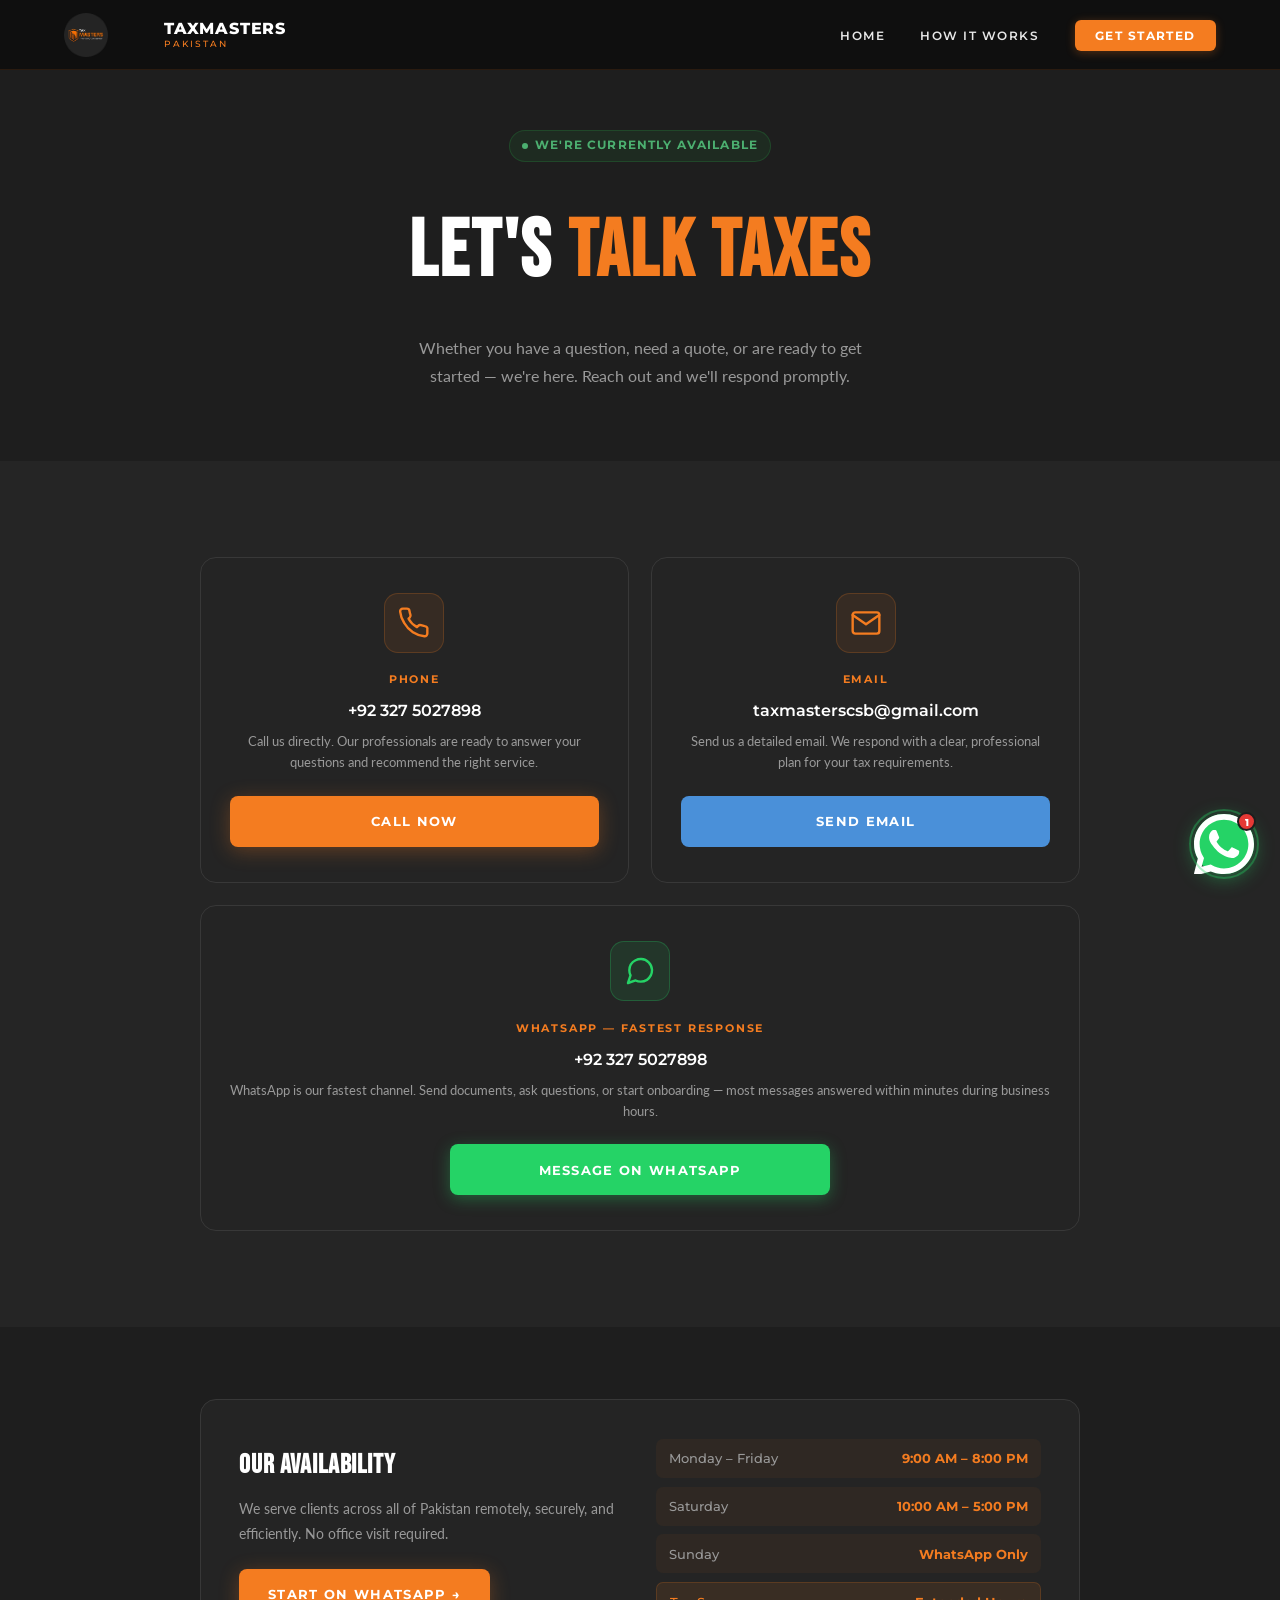
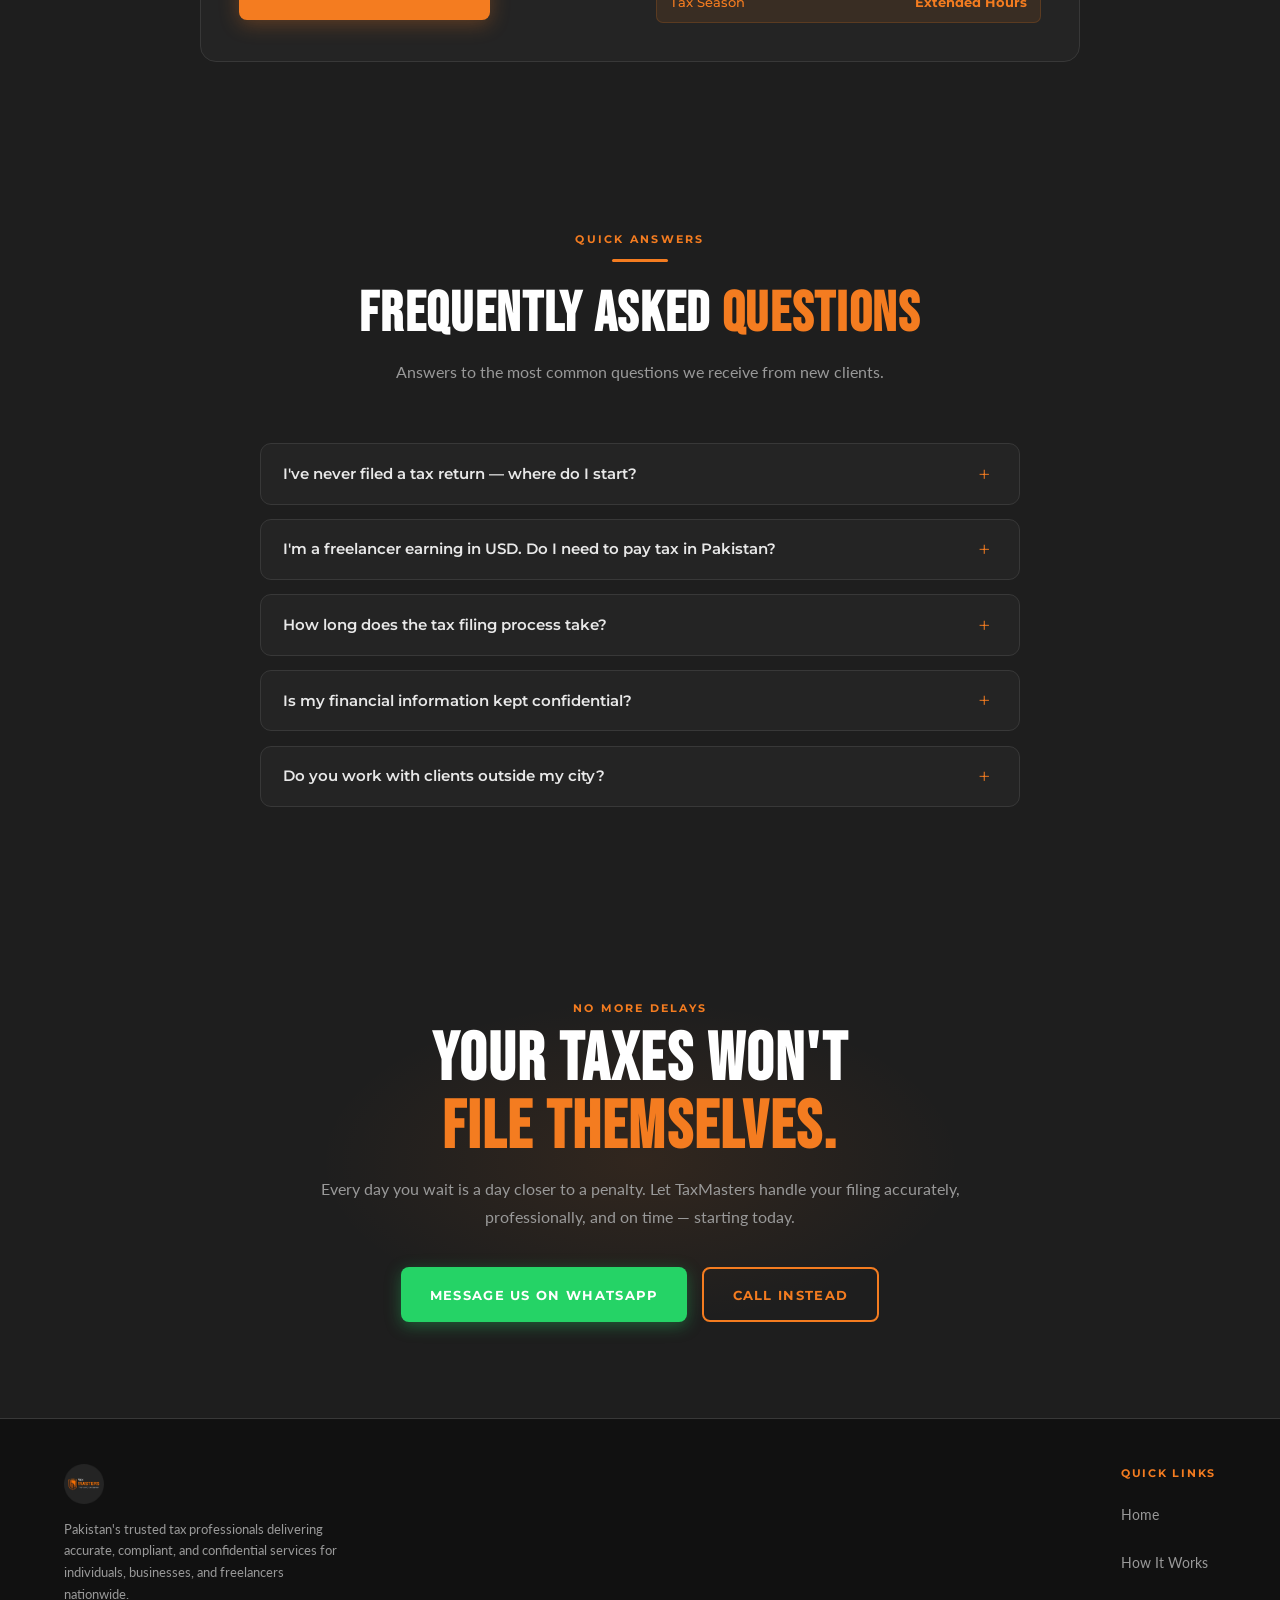
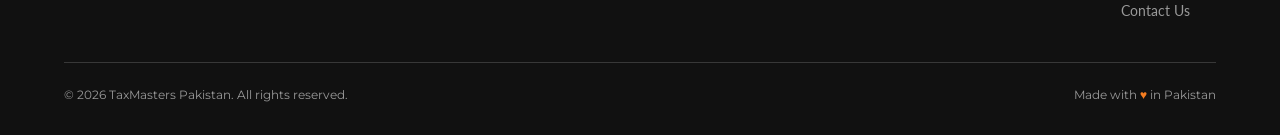
==== commit 3ab00f62: "Add files via upload" ====
--- a/contact.html
+++ b/contact.html
@@ -3,9 +3,9 @@
 <head>
   <meta charset="UTF-8">
   <meta name="viewport" content="width=device-width, initial-scale=1.0">
-  <meta name="description" content="Contact TaxMasters Pakistan — Reach our tax professionals via phone, WhatsApp, or email for expert FBR compliance services across Pakistan.">
+  <meta name="description" content="Contact TaxMasters Pakistan via phone, WhatsApp, or email for expert FBR compliance and tax filing services across Pakistan.">
   <meta name="robots" content="index, follow">
-  <meta property="og:title" content="Contact TaxMasters Pakistan">
+  <meta property="og:title" content="Contact Us — TaxMasters Pakistan | Tax Filing Experts">
   <meta property="og:url" content="https://taxmasterspakistan.com/contact.html">
   <link rel="canonical" href="https://taxmasterspakistan.com/contact.html">
   <title>Contact Us — TaxMasters Pakistan | Tax Filing Experts</title>
@@ -22,86 +22,70 @@
     <span class="loader-ghost">TAXMASTERS</span>
     <span class="loader-fill">TAXMASTERS</span>
   </div>
-  <div class="loader-tagline">Your Taxes, Our Expertise</div>
+  <div class="loader-sub">Your Taxes, Our Expertise</div>
 </div>
 
 <!-- NAVBAR -->
 <nav>
   <a href="index.html" class="nav-logo">
-    <img src="logo.png" alt="TaxMasters Pakistan Logo" class="logo-img" width="88" height="44" loading="eager">
-    <span class="nav-brand">TaxMasters <em>Pakistan</em></span>
+    <img src="logo.png" alt="TaxMasters Pakistan" class="logo-img" width="88" height="44" loading="eager">
+    <span class="nav-brand">TaxMasters <span>Pakistan</span></span>
   </a>
   <ul class="nav-links">
     <li><a href="index.html">Home</a></li>
     <li><a href="how.html">How It Works</a></li>
     <li><a href="contact.html" class="active nav-cta">Get Started</a></li>
   </ul>
-  <button class="hamburger" aria-label="Toggle menu" aria-expanded="false">
+  <button class="hamburger" aria-label="Open menu" aria-expanded="false">
     <span></span><span></span><span></span>
   </button>
 </nav>
 
+<!-- MOBILE NAV -->
 <div class="mobile-nav">
   <a href="index.html">Home</a>
   <a href="how.html">How It Works</a>
   <a href="contact.html" class="nav-cta">Get Started &rarr;</a>
 </div>
 
-<!-- HERO -->
 <div class="contact-hero">
   <div class="online-badge"><span class="online-dot"></span> We're Currently Available</div>
   <h1>LET'S <span class="highlight">TALK TAXES</span></h1>
-  <p>Whether you have a question, need a quote, or are ready to get started — we're here. Reach out on any channel and we'll respond promptly.</p>
+  <p>Whether you have a question, need a quote, or are ready to get started — we're here. Reach out and we'll respond promptly.</p>
 </div>
 
-<!-- CONTACT CARDS -->
 <section class="contact-section">
   <div class="contact-grid reveal">
-
-    <!-- Phone -->
     <div class="contact-card">
-      <div class="contact-card-icon">
-        <svg viewBox="0 0 24 24" fill="none" stroke="var(--orange)" stroke-width="1.8" stroke-linecap="round" stroke-linejoin="round" width="32" height="32"><path d="M22 16.92v3a2 2 0 0 1-2.18 2 19.79 19.79 0 0 1-8.63-3.07A19.5 19.5 0 0 1 4.69 12 19.79 19.79 0 0 1 1.61 3.4 2 2 0 0 1 3.6 1.22h3a2 2 0 0 1 2 1.72c.127.96.361 1.903.7 2.81a2 2 0 0 1-.45 2.11L7.91 8.78a16 16 0 0 0 6.29 6.29l.95-.95a2 2 0 0 1 2.11-.45c.907.339 1.85.573 2.81.7A2 2 0 0 1 22 16.92z"/></svg>
-      </div>
+      <div class="contact-card-icon"><svg viewBox="0 0 24 24" fill="none" stroke="var(--orange)" stroke-width="1.8" stroke-linecap="round" stroke-linejoin="round" width="32" height="32"><path d="M22 16.92v3a2 2 0 0 1-2.18 2 19.79 19.79 0 0 1-8.63-3.07A19.5 19.5 0 0 1 4.69 12 19.79 19.79 0 0 1 1.61 3.4 2 2 0 0 1 3.6 1.22h3a2 2 0 0 1 2 1.72c.127.96.361 1.903.7 2.81a2 2 0 0 1-.45 2.11L7.91 8.78a16 16 0 0 0 6.29 6.29l.95-.95a2 2 0 0 1 2.11-.45c.907.339 1.85.573 2.81.7A2 2 0 0 1 22 16.92z"/></svg></div>
       <h3>Phone</h3>
       <div class="contact-value">+92 327 5027898</div>
-      <div class="contact-desc">Call us directly to discuss your tax situation. Our professionals are ready to answer your questions and recommend the right service.</div>
+      <div class="contact-desc">Call us directly. Our professionals are ready to answer your questions and recommend the right service.</div>
       <a href="tel:+923275027898" class="btn btn-phone" style="width:100%">Call Now</a>
     </div>
-
-    <!-- Email — built by JS to defeat Cloudflare email protection -->
     <div class="contact-card">
-      <div class="contact-card-icon">
-        <svg viewBox="0 0 24 24" fill="none" stroke="var(--orange)" stroke-width="1.8" stroke-linecap="round" stroke-linejoin="round" width="32" height="32"><path d="M4 4h16c1.1 0 2 .9 2 2v12c0 1.1-.9 2-2 2H4c-1.1 0-2-.9-2-2V6c0-1.1.9-2 2-2z"/><polyline points="22,6 12,13 2,6"/></svg>
-      </div>
+      <div class="contact-card-icon"><svg viewBox="0 0 24 24" fill="none" stroke="var(--orange)" stroke-width="1.8" stroke-linecap="round" stroke-linejoin="round" width="32" height="32"><path d="M4 4h16c1.1 0 2 .9 2 2v12c0 1.1-.9 2-2 2H4c-1.1 0-2-.9-2-2V6c0-1.1.9-2 2-2z"/><polyline points="22,6 12,13 2,6"/></svg></div>
       <h3>Email</h3>
       <div class="contact-value">taxmasterscsb&#64;gmail.com</div>
-      <div class="contact-desc">Send us a detailed email with your requirements. We respond with a clear, professional plan for your tax needs.</div>
-      <!-- href built by JS using data attributes — prevents Cloudflare mangling -->
-      <a class="btn btn-email email-link" data-u="taxmasterscsb" data-d="gmail.com" style="width:100%" href="mailto:taxmasterscsb@gmail.com">Send Email</a>
+      <div class="contact-desc">Send us a detailed email. We respond with a clear, professional plan for your tax requirements.</div>
+      <a class="btn btn-email email-link" data-u="taxmasterscsb" data-d="gmail.com" href="mailto:taxmasterscsb@gmail.com" style="width:100%">Send Email</a>
     </div>
-
-    <!-- WhatsApp -->
     <div class="contact-card wide">
-      <div class="contact-card-icon" style="background:rgba(37,211,102,.1);border-color:rgba(37,211,102,.25)">
-        <svg viewBox="0 0 24 24" fill="none" stroke="#25d366" stroke-width="1.8" stroke-linecap="round" stroke-linejoin="round" width="32" height="32"><path d="M21 11.5a8.38 8.38 0 0 1-.9 3.8 8.5 8.5 0 0 1-7.6 4.7 8.38 8.38 0 0 1-3.8-.9L3 21l1.9-5.7a8.38 8.38 0 0 1-.9-3.8 8.5 8.5 0 0 1 4.7-7.6 8.38 8.38 0 0 1 3.8-.9h.5a8.48 8.48 0 0 1 8 8v.5z"/></svg>
-      </div>
+      <div class="contact-card-icon" style="background:rgba(37,211,102,.1);border-color:rgba(37,211,102,.25)"><svg viewBox="0 0 24 24" fill="none" stroke="#25d366" stroke-width="1.8" stroke-linecap="round" stroke-linejoin="round" width="32" height="32"><path d="M21 11.5a8.38 8.38 0 0 1-.9 3.8 8.5 8.5 0 0 1-7.6 4.7 8.38 8.38 0 0 1-3.8-.9L3 21l1.9-5.7a8.38 8.38 0 0 1-.9-3.8 8.5 8.5 0 0 1 4.7-7.6 8.38 8.38 0 0 1 3.8-.9h.5a8.48 8.48 0 0 1 8 8v.5z"/></svg></div>
       <h3>WhatsApp — Fastest Response</h3>
       <div class="contact-value">+92 327 5027898</div>
-      <div class="contact-desc">WhatsApp is our fastest channel. Send documents, ask questions, or begin onboarding — all on the platform you already use. Most messages are answered within minutes during business hours.</div>
-      <a href="https://wa.me/923275027898?text=Hello%20TaxMasters!%20I%20need%20help%20with%20my%20taxes." target="_blank" rel="noopener noreferrer" class="btn btn-whatsapp" style="width:100%;max-width:380px;margin:0 auto">Message on WhatsApp</a>
+      <div class="contact-desc">WhatsApp is our fastest channel. Send documents, ask questions, or start onboarding — most messages answered within minutes during business hours.</div>
+      <a href="https://wa.me/923275027898?text=Hello%20TaxMasters!%20I%20need%20help%20with%20my%20taxes." target="_blank" rel="noopener noreferrer" class="btn btn-wa" style="width:100%;max-width:380px;margin:0 auto">Message on WhatsApp</a>
     </div>
-
   </div>
 </section>
 
-<!-- AVAILABILITY -->
 <section class="availability-section">
   <div class="avail-card reveal">
     <div class="avail-inner">
       <div class="avail-info">
         <h3>OUR AVAILABILITY</h3>
-        <p>We serve clients across all of Pakistan — remotely, securely, and efficiently. No office visit required. All services delivered digitally.</p>
+        <p>We serve clients across all of Pakistan remotely, securely, and efficiently. No office visit required.</p>
         <a href="https://wa.me/923275027898" target="_blank" rel="noopener noreferrer" class="btn btn-primary">Start on WhatsApp &rarr;</a>
       </div>
       <div class="avail-times">
@@ -114,46 +98,29 @@
   </div>
 </section>
 
-<!-- FAQ -->
 <section class="faq-section">
   <div class="section-header reveal">
     <span class="section-label">Quick Answers</span>
     <div class="accent-line"></div>
     <h2>Frequently Asked <span class="highlight">Questions</span></h2>
-    <p>Here are answers to the most common questions we receive from new clients.</p>
+    <p>Answers to the most common questions we receive from new clients.</p>
   </div>
   <div class="faq-list reveal">
-    <div class="faq-item">
-      <button class="faq-question" onclick="toggleFaq(this)" aria-expanded="false"><span>I've never filed a tax return before — where do I start?</span><span class="faq-arrow">+</span></button>
-      <div class="faq-answer"><p>Don't worry — this is exactly the situation we handle most often. Contact us and we'll walk you through IRIS registration, ATL inclusion, and your first return filing from scratch. We make the entire process simple.</p></div>
-    </div>
-    <div class="faq-item">
-      <button class="faq-question" onclick="toggleFaq(this)" aria-expanded="false"><span>I'm a freelancer earning in USD. Do I need to pay tax in Pakistan?</span><span class="faq-arrow">+</span></button>
-      <div class="faq-answer"><p>Yes — but Pakistan offers significant tax incentives for IT exporters and freelancers registered with PSEB. We'll help you register, declare your income correctly, and minimise your tax liability entirely within the law.</p></div>
-    </div>
-    <div class="faq-item">
-      <button class="faq-question" onclick="toggleFaq(this)" aria-expanded="false"><span>How long does the tax filing process take?</span><span class="faq-arrow">+</span></button>
-      <div class="faq-answer"><p>For most individual returns, the entire process — from document submission to filing confirmation — is completed within 24 to 72 hours. Business returns may take slightly longer depending on complexity.</p></div>
-    </div>
-    <div class="faq-item">
-      <button class="faq-question" onclick="toggleFaq(this)" aria-expanded="false"><span>Is my financial information kept confidential?</span><span class="faq-arrow">+</span></button>
-      <div class="faq-answer"><p>Absolutely. Client confidentiality is a cornerstone of our practice. Your documents and financial data are never shared with any third party, and we maintain strict data security protocols throughout every engagement.</p></div>
-    </div>
-    <div class="faq-item">
-      <button class="faq-question" onclick="toggleFaq(this)" aria-expanded="false"><span>Do you work with clients outside my city?</span><span class="faq-arrow">+</span></button>
-      <div class="faq-answer"><p>Yes — we work with clients across all of Pakistan entirely online. All document sharing, communication, and service delivery happens digitally, so your location is never a barrier to expert tax help.</p></div>
-    </div>
+    <div class="faq-item"><button class="faq-question" onclick="toggleFaq(this)" aria-expanded="false"><span>I've never filed a tax return — where do I start?</span><span class="faq-arrow">+</span></button><div class="faq-answer"><p>Don't worry — this is the situation we handle most often. We'll walk you through IRIS registration, ATL inclusion, and your first return filing from scratch. We make the entire process simple.</p></div></div>
+    <div class="faq-item"><button class="faq-question" onclick="toggleFaq(this)" aria-expanded="false"><span>I'm a freelancer earning in USD. Do I need to pay tax in Pakistan?</span><span class="faq-arrow">+</span></button><div class="faq-answer"><p>Yes — but Pakistan offers significant tax incentives for IT exporters registered with PSEB. We'll help you register, declare your income correctly, and minimise your tax liability entirely within the law.</p></div></div>
+    <div class="faq-item"><button class="faq-question" onclick="toggleFaq(this)" aria-expanded="false"><span>How long does the tax filing process take?</span><span class="faq-arrow">+</span></button><div class="faq-answer"><p>For most individual returns — from document submission to filing confirmation — 24 to 72 hours. Business returns may take slightly longer depending on complexity.</p></div></div>
+    <div class="faq-item"><button class="faq-question" onclick="toggleFaq(this)" aria-expanded="false"><span>Is my financial information kept confidential?</span><span class="faq-arrow">+</span></button><div class="faq-answer"><p>Absolutely. Your documents and data are never shared with any third party. We maintain strict data security protocols throughout every engagement.</p></div></div>
+    <div class="faq-item"><button class="faq-question" onclick="toggleFaq(this)" aria-expanded="false"><span>Do you work with clients outside my city?</span><span class="faq-arrow">+</span></button><div class="faq-answer"><p>Yes — we work with clients across all of Pakistan entirely online. All communication and service delivery happens digitally, so your location is never a barrier.</p></div></div>
   </div>
 </section>
 
-<!-- CTA -->
 <section class="cta-section">
   <div class="cta-inner reveal">
     <span class="section-label">No More Delays</span>
     <h2>Your Taxes Won't<br><span class="highlight">File Themselves.</span></h2>
     <p>Every day you wait is a day closer to a penalty. Let TaxMasters handle your filing accurately, professionally, and on time — starting today.</p>
     <div class="cta-buttons">
-      <a href="https://wa.me/923275027898?text=Hello%20TaxMasters!%20I%20need%20help%20with%20my%20taxes." target="_blank" rel="noopener noreferrer" class="btn btn-whatsapp">Message Us on WhatsApp</a>
+      <a href="https://wa.me/923275027898?text=Hello%20TaxMasters!%20I%20need%20help%20with%20my%20taxes." target="_blank" rel="noopener noreferrer" class="btn btn-wa">Message Us on WhatsApp</a>
       <a href="tel:+923275027898" class="btn btn-outline">Call Instead</a>
     </div>
   </div>
@@ -164,20 +131,20 @@
   <div class="footer-inner">
     <div class="footer-brand">
       <img src="logo.png" alt="TaxMasters Pakistan" class="logo-img" width="80" height="40" loading="lazy">
-      <p>Pakistan's trusted tax professionals — delivering accurate, compliant, and confidential tax services for individuals, businesses, and freelancers nationwide.</p>
+      <p>Pakistan's trusted tax professionals delivering accurate, compliant, and confidential services for individuals, businesses, and freelancers nationwide.</p>
     </div>
-    <nav class="footer-links" aria-label="Footer navigation">
+    <div class="footer-nav">
       <h4>Quick Links</h4>
       <ul>
         <li><a href="index.html">Home</a></li>
         <li><a href="how.html">How It Works</a></li>
         <li><a href="contact.html">Contact Us</a></li>
       </ul>
-    </nav>
+    </div>
   </div>
   <div class="footer-bottom">
     <p>&copy; 2026 TaxMasters Pakistan. All rights reserved.</p>
-    <p>Made with <span style="color:var(--orange)">&hearts;</span> in Pakistan</p>
+    <p>Made with <span style="color:#f47c20">&hearts;</span> in Pakistan</p>
   </div>
 </footer>
 
@@ -189,7 +156,7 @@
       <div class="wa-header-text"><strong>TaxMasters Pakistan</strong><span>Typically replies in minutes</span></div>
       <button class="wa-close" onclick="closeWa(event)" aria-label="Close">&times;</button>
     </div>
-    <div class="wa-popup-body"><div class="wa-bubble">Hi! Need help with your taxes? We're here — send us a message and we'll respond right away.</div></div>
+    <div class="wa-popup-body"><div class="wa-bubble">Hi! Need help with your taxes? Send us a message and we'll respond right away.</div></div>
     <a class="wa-popup-btn" href="https://wa.me/923275027898?text=Hello%20TaxMasters!%20I%20need%20help%20with%20my%20taxes." target="_blank" rel="noopener noreferrer">Start Chat on WhatsApp</a>
   </div>
   <button class="wa-fab" onclick="toggleWa(event)" aria-label="Open WhatsApp chat">
@@ -201,4 +168,4 @@
 
 <script src="script.js"></script>
 </body>
-</html>
+</html>
--- a/styles.css
+++ b/styles.css
@@ -1,620 +1,516 @@
-/* ================================================================
-   TAXMASTERS PAKISTAN — styles.css  FINAL v5
-   Fixes: nav visibility, footer links, mobile buttons, iOS Safari
-   ================================================================ */
+/* ============================================================
+   TAXMASTERS PAKISTAN — Final Production CSS
+   ============================================================ */
 @import url('https://fonts.googleapis.com/css2?family=Bebas+Neue&family=Montserrat:wght@400;500;600;700;800&family=Lato:wght@300;400;700&display=swap');
 
-/* ─── VARIABLES ─────────────────────────────────────────────── */
-:root{
-  --orange:#f47c20; --orange-dark:#d4660e;
-  --charcoal:#1e1e1e; --charcoal-mid:#252525;
-  --card-bg:#242424; --border:#383838;
-  --white:#ffffff; --off-white:#e8e8e8; --muted:#999;
-  --green:#25d366;
-  --fd:'Bebas Neue','Arial Black',sans-serif;
-  --fb:'Montserrat',sans-serif;
-  --ft:'Lato',sans-serif;
-  --shadow:0 8px 32px rgba(0,0,0,.45);
-  --shadow-o:0 4px 20px rgba(244,124,32,.3);
-  --r:12px;
-  --tf:.2s ease; --tm:.3s ease; --ts:.35s cubic-bezier(.34,1.56,.64,1);
-}
-
-/* ─── RESET ──────────────────────────────────────────────────── */
-*,*::before,*::after{box-sizing:border-box;margin:0;padding:0}
-html{scroll-behavior:smooth;-webkit-text-size-adjust:100%;text-size-adjust:100%}
-body{background:var(--charcoal);color:var(--off-white);font-family:var(--fb);line-height:1.7;overflow-x:hidden}
-img{display:block;max-width:100%;height:auto}
-a{text-decoration:none;color:inherit}
-ul{list-style:none}
-button{font-family:var(--fb);cursor:pointer}
-::-webkit-scrollbar{width:5px}
-::-webkit-scrollbar-track{background:var(--charcoal)}
-::-webkit-scrollbar-thumb{background:var(--orange);border-radius:3px}
-::selection{background:var(--orange);color:#fff}
-:focus-visible{outline:2px solid var(--orange);outline-offset:3px;border-radius:4px}
-
-/* ================================================================
-   LOADER
-   ================================================================ */
-#siteLoader{
-  position:fixed;inset:0;z-index:99999;
-  background:#1a1a1a;
-  display:flex;flex-direction:column;align-items:center;justify-content:center;gap:1.2rem;
-  pointer-events:all;
-  transition:opacity .4s ease;
-}
-.loader-word{position:relative;display:inline-block;line-height:1;user-select:none;-webkit-user-select:none}
-.loader-ghost{
-  font-family:var(--fd);font-size:clamp(2.5rem,10vw,6rem);font-weight:900;letter-spacing:.12em;
-  color:transparent;-webkit-text-stroke:1.5px rgba(244,124,32,.2);display:block;white-space:nowrap
-}
-.loader-fill{
-  position:absolute;inset:0;
-  font-family:var(--fd);font-size:clamp(2.5rem,10vw,6rem);font-weight:900;letter-spacing:.12em;
-  color:var(--orange);display:block;white-space:nowrap;
-  -webkit-clip-path:inset(0 100% 0 0);clip-path:inset(0 100% 0 0);
-  -webkit-animation:loaderReveal 1.1s cubic-bezier(.4,0,.2,1) .2s forwards;
-  animation:loaderReveal 1.1s cubic-bezier(.4,0,.2,1) .2s forwards;
-}
-@-webkit-keyframes loaderReveal{to{-webkit-clip-path:inset(0 0% 0 0);clip-path:inset(0 0% 0 0)}}
-@keyframes loaderReveal{to{-webkit-clip-path:inset(0 0% 0 0);clip-path:inset(0 0% 0 0)}}
-.loader-tagline{
-  font-family:var(--fb);font-size:clamp(.58rem,1.8vw,.8rem);font-weight:500;
-  letter-spacing:.28em;text-transform:uppercase;color:rgba(244,124,32,.45);
-  opacity:0;-webkit-animation:ldFade .5s ease 1s forwards;animation:ldFade .5s ease 1s forwards;
-}
-@-webkit-keyframes ldFade{to{opacity:1}}
-@keyframes ldFade{to{opacity:1}}
-
-/* ================================================================
-   NAVBAR
-   ================================================================ */
-nav{
-  position:fixed;top:0;left:0;right:0;z-index:1000;
-  background:rgba(15,15,15,.94);
-  -webkit-backdrop-filter:blur(14px);backdrop-filter:blur(14px);
-  border-bottom:1px solid rgba(244,124,32,.12);
-  padding:0 5%;height:70px;
-  display:flex;align-items:center;justify-content:space-between;
-  transition:height var(--tm),background var(--tm),border-color var(--tm);
-}
-nav.scrolled{height:60px;background:rgba(8,8,8,.98);border-bottom-color:rgba(244,124,32,.28)}
-
-/* ── Logo area ──────────────────────────────────────────────── */
-/* CRITICAL: the logo + brand text must ALWAYS be visible */
-.nav-logo{
-  display:flex;align-items:center;gap:.75rem;
-  text-decoration:none;
-  /* These three lines keep it from ever collapsing */
-  flex-shrink:0;
-  min-width:200px;
-  overflow:visible;
-}
-.nav-logo .logo-img{
-  /* Hard pixel sizes — never collapse if src missing */
-  width:88px;height:44px;
-  min-width:88px;min-height:44px;
-  max-width:88px;
-  object-fit:contain;object-position:left center;
-  flex-shrink:0;display:block;
-}
-nav.scrolled .nav-logo .logo-img{width:76px;height:38px;min-width:76px;min-height:38px;max-width:76px}
-
-/* Brand text — shown at ALL viewport sizes beside the logo */
-.nav-brand{
-  display:block; /* never hidden */
-  font-family:var(--fb);font-size:.98rem;font-weight:800;
-  letter-spacing:.05em;text-transform:uppercase;
-  color:var(--white);line-height:1.1;white-space:nowrap;flex-shrink:0;
-}
-.nav-brand em{
-  display:block;font-style:normal;
-  font-size:.54rem;font-weight:500;letter-spacing:.22em;
-  color:var(--orange);text-transform:uppercase;margin-top:2px;
-}
-
-/* ── Nav links (desktop) ────────────────────────────────────── */
-.nav-links{display:flex;align-items:center;gap:2.2rem;list-style:none}
-.nav-links a{
-  font-family:var(--fb);font-weight:600;font-size:.78rem;
-  letter-spacing:.12em;text-transform:uppercase;color:var(--off-white);
-  position:relative;transition:color var(--tf);white-space:nowrap;
-  -webkit-tap-highlight-color:transparent;
-}
-.nav-links a::after{
-  content:'';position:absolute;bottom:-4px;left:0;
-  width:0;height:2px;background:var(--orange);transition:width var(--tm);
-}
-.nav-links a:hover,.nav-links a.active{color:var(--orange)}
-.nav-links a:hover::after,.nav-links a.active::after{width:100%}
-.nav-cta{
-  background:var(--orange)!important;color:#fff!important;
-  padding:.5rem 1.25rem!important;border-radius:6px;font-weight:700!important;
-  box-shadow:0 2px 10px rgba(244,124,32,.3);
-  transition:background var(--tf),transform var(--tf),box-shadow var(--tf)!important;
-}
-.nav-cta::after{display:none!important}
-.nav-cta:hover{background:var(--orange-dark)!important;transform:translateY(-1px)!important;box-shadow:0 4px 16px rgba(244,124,32,.45)!important}
-
-/* ── Hamburger ──────────────────────────────────────────────── */
-.hamburger{
-  display:none;flex-direction:column;align-items:center;justify-content:center;
-  gap:5px;padding:8px;border:none;background:transparent;
-  z-index:1100;min-width:44px;min-height:44px;flex-shrink:0;
-  -webkit-tap-highlight-color:transparent;touch-action:manipulation;
-}
-.hamburger span{
-  display:block;width:24px;height:2px;background:var(--off-white);border-radius:2px;
-  transition:transform var(--tm),opacity var(--tf);
-}
-.hamburger.open span:nth-child(1){transform:translateY(7px) rotate(45deg)}
-.hamburger.open span:nth-child(2){opacity:0;transform:scaleX(0)}
-.hamburger.open span:nth-child(3){transform:translateY(-7px) rotate(-45deg)}
-
-/* ── Mobile nav ─────────────────────────────────────────────── */
-/* Uses transform instead of display toggling — no iOS flicker */
-.mobile-nav{
-  position:fixed;
-  /* Start ABOVE viewport so it slides down into view */
-  top:70px;left:0;right:0;
-  background:rgba(10,10,10,.98);
-  -webkit-backdrop-filter:blur(16px);backdrop-filter:blur(16px);
-  padding:.5rem 5% 2rem;
-  display:flex;flex-direction:column;gap:0;
-  z-index:998;border-bottom:1px solid var(--border);
-  /* Hidden state */
-  -webkit-transform:translateY(-110%);transform:translateY(-110%);
-  opacity:0;pointer-events:none;visibility:hidden;
-  transition:transform .3s ease,opacity .25s ease,visibility .3s;
-}
-.mobile-nav.open{
-  -webkit-transform:translateY(0);transform:translateY(0);
-  opacity:1;pointer-events:auto;visibility:visible;
-}
-.mobile-nav a{
-  font-family:var(--fb);font-weight:600;font-size:1rem;
-  letter-spacing:.08em;text-transform:uppercase;color:var(--off-white);
-  padding:1rem 0;border-bottom:1px solid var(--border);
-  transition:color var(--tf);min-height:44px;
-  display:flex;align-items:center;
-  /* Ensure tappable — no z-index blocking */
-  position:relative;z-index:1;pointer-events:auto;
-  -webkit-tap-highlight-color:transparent;touch-action:manipulation;
-}
-.mobile-nav a:last-child{border-bottom:none}
-.mobile-nav a:hover,.mobile-nav a:active{color:var(--orange)}
-.mobile-nav .nav-cta{
-  margin-top:.8rem;border-radius:8px;padding:.8rem 1.5rem;
-  justify-content:center;border-bottom:none;
-}
-
-/* ================================================================
-   UTILITIES
-   ================================================================ */
-.accent-line{display:inline-block;width:56px;height:3px;background:var(--orange);border-radius:2px;margin-bottom:1rem}
-.section-label{font-family:var(--fb);font-size:.7rem;font-weight:700;letter-spacing:.2em;text-transform:uppercase;color:var(--orange);display:block;margin-bottom:.6rem}
-.highlight{color:var(--orange)}
-
-/* ================================================================
-   BUTTONS
-   All buttons: large tap targets, -webkit-tap-highlight removed
-   ================================================================ */
-.btn{
-  display:inline-flex;align-items:center;justify-content:center;gap:.5rem;
-  font-family:var(--fb);font-weight:700;font-size:.82rem;
-  letter-spacing:.1em;text-transform:uppercase;
-  padding:.9rem 1.8rem;border-radius:8px;
-  border:none;cursor:pointer;text-decoration:none;
-  /* Minimum 44×44 touch target (Apple + Google standard) */
-  min-height:44px;min-width:120px;
-  /* Specific transitions only */
-  transition:background var(--tf),transform var(--tf),box-shadow var(--tf);
-  /* iOS tap fixes */
-  -webkit-tap-highlight-color:transparent;touch-action:manipulation;
-  user-select:none;-webkit-user-select:none;
-  position:relative;z-index:1;
-}
-.btn:active{transform:scale(.97)!important}
-
-.btn-primary{background:var(--orange);color:#fff;box-shadow:var(--shadow-o)}
-.btn-primary:hover,.btn-primary:focus{background:var(--orange-dark);transform:translateY(-2px);box-shadow:0 6px 24px rgba(244,124,32,.45)}
-
-.btn-outline{background:transparent;color:var(--orange);border:2px solid var(--orange)}
-.btn-outline:hover,.btn-outline:focus{background:var(--orange);color:#fff;transform:translateY(-2px)}
-
-.btn-whatsapp{background:var(--green);color:#fff;box-shadow:0 4px 16px rgba(37,211,102,.35)}
-.btn-whatsapp:hover,.btn-whatsapp:focus{background:#1ebe5a;transform:translateY(-2px);box-shadow:0 6px 22px rgba(37,211,102,.5)}
-
-.btn-email{background:#4a90d9;color:#fff;box-shadow:0 4px 16px rgba(74,144,217,.3)}
-.btn-email:hover,.btn-email:focus{background:#3a7fc1;transform:translateY(-2px)}
-
-.btn-phone{background:var(--orange);color:#fff;box-shadow:var(--shadow-o)}
-.btn-phone:hover,.btn-phone:focus{background:var(--orange-dark);transform:translateY(-2px)}
-
-/* ================================================================
-   HERO
-   ================================================================ */
-.hero{
-  min-height:100vh;display:flex;align-items:center;
-  position:relative;padding:110px 5% 80px;overflow:hidden;
-}
-.hero::before{
-  content:'';position:absolute;inset:0;
-  background-image:linear-gradient(rgba(244,124,32,.03) 1px,transparent 1px),linear-gradient(90deg,rgba(244,124,32,.03) 1px,transparent 1px);
-  background-size:64px 64px;pointer-events:none;
-}
-.hero::after{
-  content:'';position:absolute;top:-150px;right:-150px;
-  width:600px;height:600px;
-  background:radial-gradient(circle,rgba(244,124,32,.1) 0%,transparent 65%);
-  pointer-events:none;
-}
-.hero-content{position:relative;z-index:1;max-width:680px}
-
-.hero-badge{
-  display:inline-flex;align-items:center;gap:.5rem;
-  background:rgba(244,124,32,.1);border:1px solid rgba(244,124,32,.28);
-  color:var(--orange);font-size:.72rem;font-weight:700;letter-spacing:.15em;text-transform:uppercase;
-  padding:.38rem .9rem;border-radius:50px;margin-bottom:1.4rem;
-  -webkit-animation:fadeUp .55s ease both;animation:fadeUp .55s ease both;
-}
-.dot{
-  width:6px;height:6px;background:var(--orange);border-radius:50%;flex-shrink:0;
-  -webkit-animation:dotPulse 1.8s ease-in-out infinite;animation:dotPulse 1.8s ease-in-out infinite;
-}
-@-webkit-keyframes dotPulse{0%,100%{opacity:1;transform:scale(1)}50%{opacity:.35;transform:scale(.65)}}
-@keyframes dotPulse{0%,100%{opacity:1;transform:scale(1)}50%{opacity:.35;transform:scale(.65)}}
-
-.hero h1{
-  font-family:var(--fd);font-size:clamp(2.8rem,7.5vw,6rem);line-height:.95;
-  letter-spacing:.02em;color:#fff;margin-bottom:.4rem;
-  -webkit-animation:fadeUp .6s .08s ease both;animation:fadeUp .6s .08s ease both;
-}
-.hero-sub{
-  font-family:var(--fd);font-size:clamp(1.2rem,3vw,2.4rem);letter-spacing:.06em;
-  color:var(--muted);margin-bottom:1.4rem;
-  -webkit-animation:fadeUp .6s .16s ease both;animation:fadeUp .6s .16s ease both;
-}
-.hero-desc{
-  font-family:var(--ft);font-size:1rem;color:var(--muted);
-  max-width:540px;line-height:1.85;margin-bottom:2.2rem;
-  -webkit-animation:fadeUp .6s .24s ease both;animation:fadeUp .6s .24s ease both;
-}
-.hero-desc strong{color:var(--off-white);font-weight:700}
-
-.hero-btns{
-  display:flex;gap:.9rem;flex-wrap:wrap;
-  -webkit-animation:fadeUp .6s .32s ease both;animation:fadeUp .6s .32s ease both;
-}
-.hero-stats{
-  display:flex;gap:2.5rem;flex-wrap:wrap;
-  margin-top:3.5rem;padding-top:2rem;border-top:1px solid var(--border);
-  -webkit-animation:fadeUp .6s .4s ease both;animation:fadeUp .6s .4s ease both;
-}
-.stat-item{min-width:0}
-.stat-number{font-family:var(--fd);font-size:clamp(1.4rem,2.5vw,2rem);color:var(--orange);line-height:1;letter-spacing:.03em;white-space:nowrap}
-.stat-label{font-size:.66rem;font-weight:600;letter-spacing:.1em;text-transform:uppercase;color:var(--muted);margin-top:.35rem;line-height:1.5;max-width:140px}
-
-.hero-visual{
-  position:absolute;right:5%;top:50%;
-  -webkit-transform:translateY(-50%);transform:translateY(-50%);
-  z-index:1;
-  -webkit-animation:floatCard 5s ease-in-out infinite,fadeUp .7s .36s ease both;
-  animation:floatCard 5s ease-in-out infinite,fadeUp .7s .36s ease both;
-}
-@-webkit-keyframes floatCard{0%,100%{-webkit-transform:translateY(-50%) translateY(0);transform:translateY(-50%) translateY(0)}50%{-webkit-transform:translateY(-50%) translateY(-14px);transform:translateY(-50%) translateY(-14px)}}
-@keyframes floatCard{0%,100%{transform:translateY(-50%) translateY(0)}50%{transform:translateY(-50%) translateY(-14px)}}
-
-.shield-card{width:320px;background:var(--card-bg);border:1px solid var(--border);border-radius:18px;padding:1.8rem;box-shadow:0 24px 64px rgba(0,0,0,.5)}
-.shield-card-title{font-size:.66rem;font-weight:700;letter-spacing:.16em;text-transform:uppercase;color:var(--orange);margin-bottom:1.1rem}
-.shield-feature{display:flex;align-items:center;gap:.8rem;padding:.65rem 0;border-bottom:1px solid var(--border)}
-.shield-feature:last-child{border-bottom:none}
-.shield-icon{width:34px;height:34px;background:rgba(244,124,32,.1);border-radius:8px;display:flex;align-items:center;justify-content:center;flex-shrink:0}
-.shield-icon svg{width:16px;height:16px;stroke:var(--orange)}
-.shield-feature-text{font-size:.82rem;font-weight:500;color:var(--off-white)}
-
-/* ================================================================
-   SECTIONS
-   ================================================================ */
-section{padding:96px 5%;position:relative}
-.section-header{text-align:center;margin-bottom:3.5rem}
-.section-header h2{font-family:var(--fd);font-size:clamp(2rem,5vw,3.5rem);letter-spacing:.03em;color:#fff;line-height:1.05;margin-bottom:.9rem}
-.section-header p{font-family:var(--ft);font-size:.97rem;color:var(--muted);max-width:560px;margin:0 auto;line-height:1.8}
-
-/* ── Services ────────────────────────────────────────────────── */
-.services-section{background:var(--charcoal-mid)}
-.services-grid{display:grid;grid-template-columns:repeat(auto-fit,minmax(260px,1fr));gap:1.4rem}
-.service-card{
-  background:var(--card-bg);border:1px solid var(--border);border-radius:var(--r);padding:1.8rem;
-  transition:transform var(--tm),border-color var(--tm),box-shadow var(--tm);
-  position:relative;overflow:hidden;
-}
-.service-card::before{content:'';position:absolute;top:0;left:0;right:0;height:3px;background:var(--orange);-webkit-transform:scaleX(0);transform:scaleX(0);-webkit-transform-origin:left;transform-origin:left;transition:transform var(--tm)}
-.service-card:hover{transform:translateY(-5px);border-color:rgba(244,124,32,.28);box-shadow:var(--shadow),var(--shadow-o)}
-.service-card:hover::before{-webkit-transform:scaleX(1);transform:scaleX(1)}
-.service-icon{width:50px;height:50px;background:rgba(244,124,32,.09);border:1px solid rgba(244,124,32,.18);border-radius:11px;display:flex;align-items:center;justify-content:center;margin-bottom:1.1rem;transition:background var(--tf)}
-.service-icon svg{width:22px;height:22px;stroke:var(--orange)}
-.service-card:hover .service-icon{background:rgba(244,124,32,.18)}
-.service-card h3{font-family:var(--fb);font-weight:700;font-size:1rem;color:#fff;margin-bottom:.65rem}
-.service-card p{font-family:var(--ft);font-size:.86rem;color:var(--muted);line-height:1.75}
-.service-tag{display:inline-block;margin-top:1rem;font-size:.66rem;font-weight:700;letter-spacing:.1em;text-transform:uppercase;color:var(--orange);padding:.22rem .6rem;background:rgba(244,124,32,.08);border-radius:4px}
-
-/* ── Why ─────────────────────────────────────────────────────── */
-.why-section{background:var(--charcoal)}
-.why-grid{display:grid;grid-template-columns:1fr 1fr;gap:4rem;align-items:center}
-.why-left h2{font-family:var(--fd);font-size:clamp(2rem,5vw,3.2rem);color:#fff;line-height:1.05;margin-bottom:.9rem}
-.why-left>p{font-family:var(--ft);font-size:.93rem;color:var(--muted);line-height:1.85;margin-bottom:1.8rem}
-.why-list{display:flex;flex-direction:column;gap:1rem}
-.why-item{display:flex;align-items:flex-start;gap:.9rem;padding:1.1rem;background:var(--card-bg);border:1px solid var(--border);border-radius:var(--r);transition:border-color var(--tf),transform var(--tf)}
-.why-item:hover{border-color:rgba(244,124,32,.28);transform:translateX(5px)}
-.why-check{width:28px;height:28px;background:var(--orange);border-radius:50%;display:flex;align-items:center;justify-content:center;font-size:.75rem;color:#fff;font-weight:700;flex-shrink:0}
-.why-item-text h4{font-size:.88rem;font-weight:700;color:#fff;margin-bottom:.22rem}
-.why-item-text p{font-size:.8rem;color:var(--muted);line-height:1.65}
-.why-right{display:flex;align-items:center;justify-content:center}
-.trust-card{background:var(--card-bg);border:1px solid var(--border);border-radius:20px;padding:2.2rem;text-align:center;max-width:310px;box-shadow:var(--shadow);position:relative}
-.trust-card::before{content:'';position:absolute;inset:-1px;border-radius:21px;background:linear-gradient(135deg,rgba(244,124,32,.22),transparent 55%);z-index:-1}
-.trust-logo{margin-bottom:1rem;display:flex;justify-content:center}
-.trust-card h3{font-family:var(--fd);font-size:1.7rem;color:#fff;letter-spacing:.05em;margin-bottom:.4rem}
-.trust-badges{display:flex;flex-direction:column;gap:.5rem;margin-top:1.2rem}
-.trust-badge{display:flex;align-items:center;gap:.55rem;background:rgba(244,124,32,.07);border:1px solid rgba(244,124,32,.14);border-radius:8px;padding:.55rem .85rem;font-size:.76rem;font-weight:600;color:var(--off-white)}
-.trust-badge svg{flex-shrink:0;stroke:var(--orange)}
-
-/* ── Process ─────────────────────────────────────────────────── */
-.process-section{background:var(--charcoal-mid)}
-.process-steps{display:grid;grid-template-columns:repeat(4,1fr);gap:1.4rem;position:relative}
-.process-steps::before{content:'';position:absolute;top:37px;left:calc(12.5% + .7rem);right:calc(12.5% + .7rem);height:2px;background:linear-gradient(90deg,var(--orange),rgba(244,124,32,.15));pointer-events:none}
-.process-step{text-align:center;position:relative;z-index:1}
-.step-number{width:74px;height:74px;background:var(--card-bg);border:2px solid var(--orange);border-radius:50%;display:flex;align-items:center;justify-content:center;font-family:var(--fd);font-size:1.7rem;color:var(--orange);margin:0 auto 1.4rem;box-shadow:0 0 0 5px rgba(244,124,32,.07);transition:background var(--tm),color var(--tm),box-shadow var(--tm)}
-.process-step:hover .step-number{background:var(--orange);color:#fff;box-shadow:0 0 0 8px rgba(244,124,32,.14),var(--shadow-o)}
-.process-step h3{font-size:.92rem;font-weight:700;color:#fff;margin-bottom:.55rem}
-.process-step p{font-family:var(--ft);font-size:.8rem;color:var(--muted);line-height:1.7}
-
-/* ── CTA ─────────────────────────────────────────────────────── */
-.cta-section{background:var(--charcoal);text-align:center;padding:96px 5%;position:relative;overflow:hidden}
-.cta-section::before{content:'';position:absolute;top:50%;left:50%;transform:translate(-50%,-50%);width:700px;height:350px;background:radial-gradient(ellipse,rgba(244,124,32,.09) 0%,transparent 65%);pointer-events:none}
-.cta-inner{position:relative;z-index:1;max-width:660px;margin:0 auto}
-.cta-section h2{font-family:var(--fd);font-size:clamp(2.2rem,6vw,4.2rem);color:#fff;letter-spacing:.03em;line-height:1;margin-bottom:.9rem}
-.cta-section p{font-family:var(--ft);font-size:.97rem;color:var(--muted);line-height:1.8;margin-bottom:2.2rem}
-.cta-buttons{display:flex;gap:.9rem;justify-content:center;flex-wrap:wrap}
-
-/* ================================================================
-   FOOTER — all elements explicitly un-animated
-   ================================================================ */
-footer{
-  background:#111;border-top:1px solid var(--border);padding:2.8rem 5% 1.8rem;
-}
-
-.footer-inner{
-  display:grid;grid-template-columns:1fr auto;gap:2.5rem;
-  align-items:start;margin-bottom:1.8rem;
-}
-
-.footer-brand .logo-img{
-  width:80px;height:40px;min-width:80px;min-height:40px;max-width:80px;
-  object-fit:contain;object-position:left center;display:block;
-  margin-bottom:.9rem;
-}
-
-.footer-brand p{font-family:var(--ft);font-size:.8rem;color:var(--muted);max-width:280px;line-height:1.7}
-
-.footer-links{display:block}
-.footer-links h4{font-size:.68rem;font-weight:700;letter-spacing:.16em;text-transform:uppercase;color:var(--orange);margin-bottom:.9rem}
-.footer-links ul{display:flex;flex-direction:column;gap:.6rem;list-style:none}
-.footer-links li{display:block}
-
-/* CRITICAL FIX: footer links must be fully clickable, no animation interference */
-.footer-links a,
-.footer-links a:link,
-.footer-links a:visited{
-  font-family:var(--ft);font-size:.86rem;
-  color:var(--muted);
-  display:block;padding:.3rem 0;min-height:36px;
-  /* Remove ALL animation/transform that could block clicks */
-  opacity:1;transform:none;
-  transition:color var(--tf);
-  cursor:pointer;pointer-events:auto;
-  -webkit-tap-highlight-color:transparent;touch-action:manipulation;
-  text-decoration:none;
-}
-.footer-links a:hover,.footer-links a:active{color:var(--orange)}
-
-.footer-bottom{
-  padding-top:1.4rem;border-top:1px solid var(--border);
-  display:flex;justify-content:space-between;align-items:center;
-  flex-wrap:wrap;gap:.5rem;
-}
-.footer-bottom p{font-size:.76rem;color:var(--muted)}
-
-/* ================================================================
-   PAGE HEROES
-   ================================================================ */
-.contact-hero,.how-hero{
-  padding:130px 5% 70px;text-align:center;background:var(--charcoal);
-  position:relative;overflow:hidden;
-}
-.contact-hero::after,.how-hero::after{
-  content:'';position:absolute;bottom:-1px;left:0;right:0;height:1px;
-  background:linear-gradient(90deg,transparent,var(--orange),transparent);
-}
-.contact-hero h1,.how-hero h1{font-family:var(--fd);font-size:clamp(2.8rem,7vw,5rem);color:#fff;letter-spacing:.03em;margin-bottom:.9rem}
-.contact-hero p,.how-hero p{font-family:var(--ft);font-size:.97rem;color:var(--muted);max-width:490px;margin:0 auto;line-height:1.8}
-
-.online-badge{
-  display:inline-flex;align-items:center;gap:.45rem;
-  background:rgba(40,167,69,.1);border:1px solid rgba(40,167,69,.22);
-  color:#4caf70;font-size:.72rem;font-weight:700;letter-spacing:.1em;text-transform:uppercase;
-  padding:.32rem .75rem;border-radius:50px;margin-bottom:1.4rem;
-}
-.online-dot{
-  width:6px;height:6px;background:#4caf70;border-radius:50%;flex-shrink:0;
-  -webkit-animation:dotPulse 1.8s ease-in-out infinite;animation:dotPulse 1.8s ease-in-out infinite;
-}
-
-/* ── Contact cards ───────────────────────────────────────────── */
-.contact-section{background:var(--charcoal-mid)}
-.contact-grid{display:grid;grid-template-columns:1fr 1fr;gap:1.4rem;max-width:880px;margin:0 auto}
-.contact-card{background:var(--card-bg);border:1px solid var(--border);border-radius:16px;padding:2.2rem 1.8rem;text-align:center;transition:transform var(--tm),border-color var(--tm),box-shadow var(--tm);position:relative;overflow:hidden}
-.contact-card::after{content:'';position:absolute;bottom:0;left:0;right:0;height:3px;background:var(--orange);-webkit-transform:scaleX(0);transform:scaleX(0);transition:transform var(--tm)}
-.contact-card:hover{transform:translateY(-5px);border-color:rgba(244,124,32,.28);box-shadow:var(--shadow),var(--shadow-o)}
-.contact-card:hover::after{-webkit-transform:scaleX(1);transform:scaleX(1)}
-.contact-card-icon{width:60px;height:60px;background:rgba(244,124,32,.09);border:1px solid rgba(244,124,32,.2);border-radius:14px;display:flex;align-items:center;justify-content:center;margin:0 auto 1.1rem}
-.contact-card h3{font-family:var(--fb);font-weight:700;font-size:.7rem;letter-spacing:.16em;text-transform:uppercase;color:var(--orange);margin-bottom:.5rem}
-.contact-value{font-family:var(--fb);font-size:1rem;font-weight:600;color:#fff;margin-bottom:.4rem}
-.contact-desc{font-family:var(--ft);font-size:.8rem;color:var(--muted);margin-bottom:1.4rem;line-height:1.65}
-.contact-card.wide{grid-column:1 / -1}
-
-/* ── Availability ────────────────────────────────────────────── */
-.availability-section{background:var(--charcoal);padding:72px 5%}
-.avail-card{background:var(--card-bg);border:1px solid var(--border);border-radius:16px;max-width:880px;margin:0 auto}
-.avail-inner{padding:2.4rem;display:grid;grid-template-columns:1fr 1fr;gap:2rem;align-items:center}
-.avail-info h3{font-family:var(--fd);font-size:1.7rem;color:#fff;letter-spacing:.03em;margin-bottom:.5rem}
-.avail-info p{font-family:var(--ft);font-size:.88rem;color:var(--muted);line-height:1.8;margin-bottom:1.4rem}
-.avail-times{display:flex;flex-direction:column;gap:.55rem}
-.avail-row{display:flex;justify-content:space-between;align-items:center;padding:.52rem .8rem;background:rgba(244,124,32,.05);border-radius:7px;font-size:.82rem}
-.avail-day{color:var(--muted);font-weight:500}.avail-time{color:var(--orange);font-weight:700}
-.avail-highlight{background:rgba(244,124,32,.1);border:1px solid rgba(244,124,32,.18)}
-.avail-highlight .avail-day{color:var(--orange)}
-
-/* ── FAQ ─────────────────────────────────────────────────────── */
-.faq-section{background:var(--charcoal);padding:96px 5%}
-.faq-list{max-width:760px;margin:0 auto;display:flex;flex-direction:column;gap:.9rem}
-.faq-item{background:var(--card-bg);border:1px solid var(--border);border-radius:11px;overflow:hidden;transition:border-color var(--tf)}
-.faq-item.open{border-color:rgba(244,124,32,.3)}
-.faq-question{
-  width:100%;background:transparent;border:none;cursor:pointer;
-  padding:1.15rem 1.4rem;display:flex;justify-content:space-between;align-items:center;
-  text-align:left;gap:1rem;pointer-events:auto;
-  -webkit-tap-highlight-color:transparent;touch-action:manipulation;
-}
-.faq-question span:first-child{font-family:var(--fb);font-size:.93rem;font-weight:600;color:var(--off-white);flex:1}
-.faq-arrow{color:var(--orange);font-size:1.4rem;font-weight:300;line-height:1;flex-shrink:0;transition:transform var(--tm);width:24px;text-align:center;display:block}
-.faq-item.open .faq-arrow{-webkit-transform:rotate(45deg);transform:rotate(45deg)}
-.faq-answer{max-height:0;overflow:hidden;transition:max-height .38s ease}
-.faq-item.open .faq-answer{max-height:220px}
-.faq-answer p{padding:0 1.4rem 1.2rem;font-family:var(--ft);font-size:.86rem;color:var(--muted);line-height:1.8}
-
-/* ── How page ────────────────────────────────────────────────── */
-.how-steps-section{background:var(--charcoal-mid)}
-.how-steps-list{display:flex;flex-direction:column;gap:1.6rem;max-width:800px;margin:0 auto}
-.how-step{display:grid;grid-template-columns:auto 1fr;gap:1.8rem;align-items:flex-start;background:var(--card-bg);border:1px solid var(--border);border-radius:16px;padding:1.8rem 2.2rem;transition:border-color var(--tm),transform var(--tm),box-shadow var(--tm);position:relative;overflow:hidden}
-.how-step::before{content:'';position:absolute;left:0;top:0;bottom:0;width:4px;background:var(--orange);-webkit-transform:scaleY(0);transform:scaleY(0);-webkit-transform-origin:top;transform-origin:top;transition:transform var(--tm)}
-.how-step:hover{border-color:rgba(244,124,32,.28);transform:translateX(5px);box-shadow:var(--shadow)}
-.how-step:hover::before{-webkit-transform:scaleY(1);transform:scaleY(1)}
-.how-step-num{font-family:var(--fd);font-size:3.5rem;line-height:1;color:rgba(244,124,32,.12);min-width:64px;text-align:center;transition:color var(--tm)}
-.how-step:hover .how-step-num{color:rgba(244,124,32,.3)}
-.how-step-content h3{font-family:var(--fb);font-size:1.05rem;font-weight:700;color:#fff;margin-bottom:.45rem}
-.how-step-content p{font-family:var(--ft);font-size:.88rem;color:var(--muted);line-height:1.8}
-.how-step-tag{display:inline-block;margin-top:.75rem;font-size:.66rem;font-weight:700;letter-spacing:.1em;text-transform:uppercase;color:var(--orange);padding:.2rem .55rem;background:rgba(244,124,32,.08);border-radius:4px}
-
-/* ================================================================
-   SCROLL REVEAL
-   NEVER applied to footer, nav, or any link
-   ================================================================ */
-.reveal{opacity:0;-webkit-transform:translateY(24px);transform:translateY(24px);transition:opacity .55s ease,transform .55s ease}
-.reveal.visible{opacity:1;-webkit-transform:translateY(0);transform:translateY(0)}
-
-/* Nuclear override: footer and all descendants are NEVER animated */
-footer,footer *{opacity:1!important;-webkit-transform:none!important;transform:none!important}
-/* Allow only color transition on footer links */
-footer a{transition:color var(--tf)!important}
-
-/* ================================================================
-   KEYFRAMES
-   ================================================================ */
-@-webkit-keyframes fadeUp{from{opacity:0;-webkit-transform:translateY(22px);transform:translateY(22px)}to{opacity:1;-webkit-transform:translateY(0);transform:translateY(0)}}
-@keyframes fadeUp{from{opacity:0;transform:translateY(22px)}to{opacity:1;transform:translateY(0)}}
-
-/* ================================================================
-   WHATSAPP WIDGET
-   ================================================================ */
-.wa-widget{position:fixed;bottom:26px;right:26px;z-index:9999;display:flex;flex-direction:column;align-items:flex-end;gap:12px}
-.wa-fab{
-  width:60px;height:60px;border-radius:50%;background:var(--green);border:none;cursor:pointer;
-  display:flex;align-items:center;justify-content:center;
-  box-shadow:0 4px 20px rgba(37,211,102,.45);position:relative;
-  transition:transform var(--ts),box-shadow var(--tf);
-  -webkit-tap-highlight-color:transparent;touch-action:manipulation;min-width:60px;
-  -webkit-animation:waBounce .5s 1.5s var(--ts) both;animation:waBounce .5s 1.5s var(--ts) both;
-}
-@-webkit-keyframes waBounce{from{-webkit-transform:scale(0) rotate(-180deg);transform:scale(0) rotate(-180deg);opacity:0}to{-webkit-transform:scale(1) rotate(0);transform:scale(1) rotate(0);opacity:1}}
-@keyframes waBounce{from{transform:scale(0) rotate(-180deg);opacity:0}to{transform:scale(1) rotate(0);opacity:1}}
-.wa-fab:hover{transform:scale(1.08);box-shadow:0 6px 28px rgba(37,211,102,.6)}
-.wa-fab:active{transform:scale(.94)}
-.wa-fab::before{content:'';position:absolute;inset:-5px;border-radius:50%;border:2px solid rgba(37,211,102,.35);-webkit-animation:waRing 2.4s ease-out infinite;animation:waRing 2.4s ease-out infinite}
-@-webkit-keyframes waRing{0%{-webkit-transform:scale(1);transform:scale(1);opacity:.8}70%{-webkit-transform:scale(1.38);transform:scale(1.38);opacity:0}100%{-webkit-transform:scale(1.38);transform:scale(1.38);opacity:0}}
-@keyframes waRing{0%{transform:scale(1);opacity:.8}70%{transform:scale(1.38);opacity:0}100%{transform:scale(1.38);opacity:0}}
-.wa-icon-open{display:flex}.wa-icon-close{display:none}
-.wa-widget.open .wa-icon-open{display:none}.wa-widget.open .wa-icon-close{display:flex}
-.wa-widget.open .wa-fab::before{animation:none;-webkit-animation:none}
-.wa-badge{position:absolute;top:-2px;right:-2px;width:19px;height:19px;background:#e53935;color:#fff;font-size:.62rem;font-weight:800;font-family:var(--fb);border-radius:50%;display:flex;align-items:center;justify-content:center;border:2px solid var(--charcoal);-webkit-animation:badgePop .35s 2.2s var(--ts) both;animation:badgePop .35s 2.2s var(--ts) both;transition:opacity .2s ease,transform .2s ease}
-@-webkit-keyframes badgePop{from{-webkit-transform:scale(0);transform:scale(0)}to{-webkit-transform:scale(1);transform:scale(1)}}
-@keyframes badgePop{from{transform:scale(0)}to{transform:scale(1)}}
-.wa-widget.open .wa-badge{opacity:0;-webkit-transform:scale(0);transform:scale(0)}
-.wa-popup{width:295px;background:#fff;border-radius:14px;overflow:hidden;box-shadow:0 14px 44px rgba(0,0,0,.24);-webkit-transform:scale(.88) translateY(16px);transform:scale(.88) translateY(16px);-webkit-transform-origin:bottom right;transform-origin:bottom right;opacity:0;pointer-events:none;transition:transform .32s var(--ts),opacity .22s ease}
-.wa-widget.open .wa-popup{-webkit-transform:scale(1) translateY(0);transform:scale(1) translateY(0);opacity:1;pointer-events:all}
-.wa-popup-header{background:#075e54;padding:.9rem 1rem;display:flex;align-items:center;gap:.7rem}
-.wa-avatar{width:40px;height:40px;background:var(--orange);border-radius:50%;display:flex;align-items:center;justify-content:center;font-family:var(--fb);font-weight:800;font-size:.72rem;color:#fff;flex-shrink:0}
-.wa-header-text{flex:1;min-width:0}
-.wa-header-text strong{display:block;font-size:.86rem;color:#fff;font-family:var(--fb);font-weight:700}
-.wa-header-text span{font-size:.7rem;color:rgba(255,255,255,.65)}
-.wa-close{background:transparent;border:none;color:rgba(255,255,255,.6);font-size:1.2rem;cursor:pointer;padding:4px;line-height:1;flex-shrink:0;transition:color var(--tf);-webkit-tap-highlight-color:transparent;touch-action:manipulation;min-width:32px;min-height:32px;display:flex;align-items:center;justify-content:center}
-.wa-close:hover{color:#fff}
-.wa-popup-body{background:#ece5dd;padding:1.1rem .9rem}
-.wa-bubble{background:#fff;border-radius:0 12px 12px 12px;padding:.7rem .85rem;font-size:.82rem;color:#2e2e2e;font-family:var(--ft);line-height:1.6;box-shadow:0 1px 3px rgba(0,0,0,.09)}
-.wa-popup-btn{display:block;background:var(--green);color:#fff;text-align:center;padding:.85rem 1rem;font-family:var(--fb);font-size:.82rem;font-weight:700;letter-spacing:.04em;transition:background var(--tf);text-decoration:none;-webkit-tap-highlight-color:transparent;touch-action:manipulation}
-.wa-popup-btn:hover{background:#1ebe5a}
-
-/* ================================================================
-   RESPONSIVE
-   ================================================================ */
-@media(max-width:1100px){
-  .hero-visual{display:none}
-  .why-grid{grid-template-columns:1fr}
-  .why-right{display:none}
-  .process-steps{grid-template-columns:repeat(2,1fr)}
-  .process-steps::before{display:none}
-}
-
-@media(max-width:768px){
-  .nav-links{display:none}
-  .hamburger{display:flex}
-  section{padding:64px 5%}
-  .hero{padding:100px 5% 60px;min-height:auto}
-  .services-grid{grid-template-columns:1fr}
-  .process-steps{grid-template-columns:1fr}
-  .contact-grid{grid-template-columns:1fr}
-  .contact-card.wide{grid-column:1}
-  .footer-inner{grid-template-columns:1fr;gap:1.8rem}
-  .footer-bottom{flex-direction:column;text-align:center}
-  .hero-stats{gap:1.8rem}
-  .avail-inner{grid-template-columns:1fr}
-  .why-grid{gap:2.5rem}
-}
-
-@media(max-width:480px){
-  .hero h1{font-size:2.5rem}
-  .hero-btns{flex-direction:column;align-items:flex-start}
-  .hero-btns .btn{width:100%;justify-content:center}
-  .cta-buttons{flex-direction:column;align-items:center}
-  .cta-buttons .btn{width:100%;max-width:320px}
-  .hero-stats{flex-direction:column;gap:1.2rem}
-  .how-step{grid-template-columns:1fr;gap:.8rem}
-  .how-step-num{font-size:2.5rem;text-align:left;min-width:unset}
-  .wa-widget{bottom:18px;right:14px}
-  .wa-popup{width:265px}
-  .wa-fab{width:54px;height:54px;min-width:54px}
-  .nav-brand{font-size:.85rem}
-  /* Full-width buttons on mobile */
-  .contact-card .btn{width:100%}
-}
-
-/* ─── Reduced motion ─────────────────────────────────────────── */
-@media(prefers-reduced-motion:reduce){
-  *,*::before,*::after{
-    -webkit-animation-duration:.01ms!important;animation-duration:.01ms!important;
-    -webkit-animation-iteration-count:1!important;animation-iteration-count:1!important;
-    transition-duration:.01ms!important;
+/* ── Variables ─────────────────────────────────────────────── */
+:root {
+  --orange: #f47c20;
+  --orange-dk: #d4660e;
+  --charcoal: #1e1e1e;
+  --charcoal2: #252525;
+  --card: #242424;
+  --border: #383838;
+  --white: #ffffff;
+  --light: #e8e8e8;
+  --muted: #999999;
+  --green: #25d366;
+  --fd: 'Bebas Neue', 'Arial Black', sans-serif;
+  --fb: 'Montserrat', Arial, sans-serif;
+  --ft: 'Lato', Arial, sans-serif;
+  --sh: 0 8px 32px rgba(0,0,0,.45);
+  --sho: 0 4px 20px rgba(244,124,32,.3);
+  --r: 12px;
+  --t1: .2s ease;
+  --t2: .3s ease;
+  --t3: .35s cubic-bezier(.34,1.56,.64,1);
+}
+
+/* ── Reset ─────────────────────────────────────────────────── */
+*, *::before, *::after { box-sizing: border-box; margin: 0; padding: 0; }
+html { scroll-behavior: smooth; font-size: 16px; -webkit-text-size-adjust: 100%; text-size-adjust: 100%; }
+body { background: var(--charcoal); color: var(--light); font-family: var(--fb); line-height: 1.7; overflow-x: hidden; }
+img { display: block; max-width: 100%; height: auto; }
+a { text-decoration: none; color: inherit; }
+ul { list-style: none; }
+button { font-family: var(--fb); }
+::selection { background: var(--orange); color: #fff; }
+::-webkit-scrollbar { width: 5px; }
+::-webkit-scrollbar-track { background: var(--charcoal); }
+::-webkit-scrollbar-thumb { background: var(--orange); border-radius: 3px; }
+:focus-visible { outline: 2px solid var(--orange); outline-offset: 3px; border-radius: 4px; }
+
+/* ── Loader ────────────────────────────────────────────────── */
+#siteLoader {
+  position: fixed; inset: 0; z-index: 99999;
+  background: #1a1a1a;
+  display: flex; flex-direction: column;
+  align-items: center; justify-content: center; gap: 1.2rem;
+  transition: opacity .45s ease;
+}
+#siteLoader.done { opacity: 0; pointer-events: none; }
+.loader-word { position: relative; display: inline-block; line-height: 1; user-select: none; -webkit-user-select: none; }
+.loader-ghost {
+  font-family: var(--fd); font-size: clamp(2.5rem, 11vw, 6rem);
+  font-weight: 900; letter-spacing: .12em; color: transparent;
+  -webkit-text-stroke: 1.5px rgba(244,124,32,.2); display: block; white-space: nowrap;
+}
+.loader-fill {
+  position: absolute; inset: 0;
+  font-family: var(--fd); font-size: clamp(2.5rem, 11vw, 6rem);
+  font-weight: 900; letter-spacing: .12em; color: var(--orange);
+  display: block; white-space: nowrap;
+  -webkit-clip-path: inset(0 100% 0 0); clip-path: inset(0 100% 0 0);
+  -webkit-animation: ldr 1.1s cubic-bezier(.4,0,.2,1) .2s forwards;
+  animation: ldr 1.1s cubic-bezier(.4,0,.2,1) .2s forwards;
+}
+@-webkit-keyframes ldr { to { -webkit-clip-path: inset(0 0% 0 0); clip-path: inset(0 0% 0 0); } }
+@keyframes ldr { to { -webkit-clip-path: inset(0 0% 0 0); clip-path: inset(0 0% 0 0); } }
+.loader-sub {
+  font-family: var(--fb); font-size: clamp(.58rem, 1.8vw, .8rem);
+  font-weight: 500; letter-spacing: .28em; text-transform: uppercase;
+  color: rgba(244,124,32,.5); opacity: 0;
+  -webkit-animation: lsub .5s ease 1s forwards; animation: lsub .5s ease 1s forwards;
+}
+@-webkit-keyframes lsub { to { opacity: 1; } }
+@keyframes lsub { to { opacity: 1; } }
+
+/* ── Navbar ────────────────────────────────────────────────── */
+nav {
+  position: fixed; top: 0; left: 0; right: 0; z-index: 1000;
+  background: rgba(15,15,15,.93);
+  -webkit-backdrop-filter: blur(14px); backdrop-filter: blur(14px);
+  border-bottom: 1px solid rgba(244,124,32,.12);
+  height: 70px; padding: 0 5%;
+  display: flex; align-items: center; justify-content: space-between;
+  transition: height var(--t2), background var(--t2), border-color var(--t2);
+}
+nav.scrolled { height: 60px; background: rgba(8,8,8,.98); border-bottom-color: rgba(244,124,32,.28); }
+
+/* Logo wrapper — never collapse */
+.nav-logo {
+  display: flex; align-items: center; gap: .75rem;
+  text-decoration: none; flex-shrink: 0;
+  /* fixed width prevents any collapse */
+  min-width: 220px;
+}
+/* Logo image — hard-fixed so it holds space even before load */
+.nav-logo img {
+  display: block;
+  width: 88px; height: 44px;
+  min-width: 88px; min-height: 44px;
+  object-fit: contain; object-position: left center;
+  flex-shrink: 0;
+}
+nav.scrolled .nav-logo img { width: 76px; height: 38px; min-width: 76px; min-height: 38px; }
+
+/* Brand name — always visible */
+.nav-brand {
+  display: block;
+  font-family: var(--fb); font-size: 1rem; font-weight: 800;
+  letter-spacing: .05em; text-transform: uppercase;
+  color: var(--white); line-height: 1.1; white-space: nowrap; flex-shrink: 0;
+}
+.nav-brand span {
+  display: block; font-size: .55rem; font-weight: 500;
+  letter-spacing: .22em; color: var(--orange);
+  text-transform: uppercase; margin-top: 2px;
+}
+
+/* Desktop nav links */
+.nav-links { display: flex; align-items: center; gap: 2.2rem; list-style: none; }
+.nav-links a {
+  font-family: var(--fb); font-weight: 600; font-size: .78rem;
+  letter-spacing: .12em; text-transform: uppercase; color: var(--light);
+  position: relative; transition: color var(--t1); white-space: nowrap;
+  -webkit-tap-highlight-color: transparent;
+}
+.nav-links a::after {
+  content: ''; position: absolute; bottom: -4px; left: 0;
+  width: 0; height: 2px; background: var(--orange); transition: width var(--t2);
+}
+.nav-links a:hover, .nav-links a.active { color: var(--orange); }
+.nav-links a:hover::after, .nav-links a.active::after { width: 100%; }
+.nav-cta {
+  background: var(--orange) !important; color: #fff !important;
+  padding: .5rem 1.25rem !important; border-radius: 6px; font-weight: 700 !important;
+  box-shadow: 0 2px 10px rgba(244,124,32,.3);
+  transition: background var(--t1), transform var(--t1), box-shadow var(--t1) !important;
+}
+.nav-cta::after { display: none !important; }
+.nav-cta:hover { background: var(--orange-dk) !important; transform: translateY(-1px) !important; }
+
+/* ── Hamburger (3 bars) ─────────────────────────────────────── */
+.hamburger {
+  /* Hidden on desktop, shown on mobile via media query */
+  display: none;
+  flex-direction: column; align-items: center; justify-content: center;
+  gap: 5px; background: transparent; border: none; cursor: pointer;
+  width: 44px; height: 44px; padding: 8px; flex-shrink: 0; z-index: 1001;
+  -webkit-tap-highlight-color: transparent; touch-action: manipulation;
+}
+.hamburger span {
+  display: block; width: 24px; height: 2px;
+  background: var(--light); border-radius: 2px;
+  transition: transform var(--t2), opacity var(--t1), background var(--t1);
+}
+.hamburger.open span:nth-child(1) { transform: translateY(7px) rotate(45deg); }
+.hamburger.open span:nth-child(2) { opacity: 0; transform: scaleX(0); }
+.hamburger.open span:nth-child(3) { transform: translateY(-7px) rotate(-45deg); }
+
+/* ── Mobile nav panel ───────────────────────────────────────── */
+/*
+  KEY FIX: The mobile nav is ALWAYS in the DOM but starts completely hidden.
+  We use display:none on desktop (via media query below) so it never shows
+  on desktop even if JS fails. On mobile it starts hidden with opacity:0 +
+  pointer-events:none and slides down when .open is added.
+*/
+.mobile-nav {
+  display: none; /* Hidden on desktop — media query enables on mobile */
+  position: fixed; top: 70px; left: 0; right: 0; z-index: 999;
+  background: rgba(10,10,10,.98);
+  -webkit-backdrop-filter: blur(16px); backdrop-filter: blur(16px);
+  border-bottom: 1px solid var(--border);
+  flex-direction: column; gap: 0;
+  padding: 0 5% 1.5rem;
+  /* hidden state */
+  opacity: 0; pointer-events: none; visibility: hidden;
+  transform: translateY(-10px); -webkit-transform: translateY(-10px);
+  transition: opacity .25s ease, transform .25s ease, visibility .25s;
+}
+.mobile-nav.open {
+  opacity: 1; pointer-events: auto; visibility: visible;
+  transform: translateY(0); -webkit-transform: translateY(0);
+}
+.mobile-nav a {
+  display: flex; align-items: center;
+  font-family: var(--fb); font-weight: 600; font-size: 1rem;
+  letter-spacing: .08em; text-transform: uppercase; color: var(--light);
+  padding: .9rem 0; min-height: 48px;
+  border-bottom: 1px solid var(--border);
+  transition: color var(--t1);
+  -webkit-tap-highlight-color: transparent; touch-action: manipulation;
+  pointer-events: auto;
+}
+.mobile-nav a:last-child { border-bottom: none; }
+.mobile-nav a:hover, .mobile-nav a:active { color: var(--orange); }
+.mobile-nav .nav-cta {
+  margin-top: .75rem; border-radius: 8px; padding: .8rem 1.5rem;
+  justify-content: center; border-bottom: none;
+}
+
+/* ── Utilities ─────────────────────────────────────────────── */
+.accent-line { display: inline-block; width: 56px; height: 3px; background: var(--orange); border-radius: 2px; margin-bottom: 1rem; }
+.section-label { font-family: var(--fb); font-size: .7rem; font-weight: 700; letter-spacing: .2em; text-transform: uppercase; color: var(--orange); display: block; margin-bottom: .6rem; }
+.highlight { color: var(--orange); }
+
+/* ── Buttons ────────────────────────────────────────────────── */
+.btn {
+  display: inline-flex; align-items: center; justify-content: center; gap: .5rem;
+  font-family: var(--fb); font-weight: 700; font-size: .82rem;
+  letter-spacing: .1em; text-transform: uppercase;
+  padding: .9rem 1.8rem; border-radius: 8px; border: none;
+  cursor: pointer; text-decoration: none;
+  min-height: 48px; min-width: 120px;
+  transition: background var(--t1), transform var(--t1), box-shadow var(--t1);
+  -webkit-tap-highlight-color: transparent; touch-action: manipulation;
+  user-select: none; -webkit-user-select: none;
+  position: relative; z-index: 1;
+}
+.btn:active { transform: scale(.97) !important; }
+.btn-primary { background: var(--orange); color: #fff; box-shadow: var(--sho); }
+.btn-primary:hover { background: var(--orange-dk); transform: translateY(-2px); box-shadow: 0 6px 24px rgba(244,124,32,.45); }
+.btn-outline { background: transparent; color: var(--orange); border: 2px solid var(--orange); }
+.btn-outline:hover { background: var(--orange); color: #fff; transform: translateY(-2px); }
+.btn-wa { background: var(--green); color: #fff; box-shadow: 0 4px 16px rgba(37,211,102,.35); }
+.btn-wa:hover { background: #1ebe5a; transform: translateY(-2px); }
+.btn-email { background: #4a90d9; color: #fff; }
+.btn-email:hover { background: #3a7fc1; transform: translateY(-2px); }
+.btn-phone { background: var(--orange); color: #fff; box-shadow: var(--sho); }
+.btn-phone:hover { background: var(--orange-dk); transform: translateY(-2px); }
+
+/* ── Hero ───────────────────────────────────────────────────── */
+.hero { min-height: 100vh; display: flex; align-items: center; position: relative; padding: 110px 5% 80px; overflow: hidden; }
+.hero::before { content: ''; position: absolute; inset: 0; background-image: linear-gradient(rgba(244,124,32,.03) 1px,transparent 1px),linear-gradient(90deg,rgba(244,124,32,.03) 1px,transparent 1px); background-size: 64px 64px; pointer-events: none; }
+.hero::after { content: ''; position: absolute; top: -150px; right: -150px; width: 600px; height: 600px; background: radial-gradient(circle,rgba(244,124,32,.1) 0%,transparent 65%); pointer-events: none; }
+.hero-content { position: relative; z-index: 1; max-width: 680px; }
+.hero-badge { display: inline-flex; align-items: center; gap: .5rem; background: rgba(244,124,32,.1); border: 1px solid rgba(244,124,32,.28); color: var(--orange); font-size: .72rem; font-weight: 700; letter-spacing: .15em; text-transform: uppercase; padding: .38rem .9rem; border-radius: 50px; margin-bottom: 1.4rem; -webkit-animation: fup .55s ease both; animation: fup .55s ease both; }
+.dot { width: 6px; height: 6px; background: var(--orange); border-radius: 50%; flex-shrink: 0; -webkit-animation: dp 1.8s ease-in-out infinite; animation: dp 1.8s ease-in-out infinite; }
+@-webkit-keyframes dp { 0%,100%{opacity:1;-webkit-transform:scale(1);transform:scale(1)} 50%{opacity:.35;-webkit-transform:scale(.65);transform:scale(.65)} }
+@keyframes dp { 0%,100%{opacity:1;transform:scale(1)} 50%{opacity:.35;transform:scale(.65)} }
+.hero h1 { font-family: var(--fd); font-size: clamp(2.8rem,7.5vw,6rem); line-height: .95; letter-spacing: .02em; color: #fff; margin-bottom: .4rem; -webkit-animation: fup .6s .08s ease both; animation: fup .6s .08s ease both; }
+.hero-sub { font-family: var(--fd); font-size: clamp(1.2rem,3vw,2.4rem); letter-spacing: .06em; color: var(--muted); margin-bottom: 1.4rem; -webkit-animation: fup .6s .16s ease both; animation: fup .6s .16s ease both; }
+.hero-desc { font-family: var(--ft); font-size: 1rem; color: var(--muted); max-width: 540px; line-height: 1.85; margin-bottom: 2.2rem; -webkit-animation: fup .6s .24s ease both; animation: fup .6s .24s ease both; }
+.hero-desc strong { color: var(--light); font-weight: 700; }
+.hero-btns { display: flex; gap: .9rem; flex-wrap: wrap; -webkit-animation: fup .6s .32s ease both; animation: fup .6s .32s ease both; }
+.hero-stats { display: flex; gap: 2.5rem; flex-wrap: wrap; margin-top: 3.5rem; padding-top: 2rem; border-top: 1px solid var(--border); -webkit-animation: fup .6s .4s ease both; animation: fup .6s .4s ease both; }
+.stat-item { min-width: 0; }
+.stat-number { font-family: var(--fd); font-size: clamp(1.4rem,2.5vw,2rem); color: var(--orange); line-height: 1; letter-spacing: .03em; white-space: nowrap; }
+.stat-label { font-size: .66rem; font-weight: 600; letter-spacing: .1em; text-transform: uppercase; color: var(--muted); margin-top: .35rem; line-height: 1.5; }
+
+.hero-visual { position: absolute; right: 5%; top: 50%; -webkit-transform: translateY(-50%); transform: translateY(-50%); z-index: 1; -webkit-animation: fc 5s ease-in-out infinite, fup .7s .36s ease both; animation: fc 5s ease-in-out infinite, fup .7s .36s ease both; }
+@-webkit-keyframes fc { 0%,100%{-webkit-transform:translateY(-50%) translateY(0);transform:translateY(-50%) translateY(0)} 50%{-webkit-transform:translateY(-50%) translateY(-14px);transform:translateY(-50%) translateY(-14px)} }
+@keyframes fc { 0%,100%{transform:translateY(-50%) translateY(0)} 50%{transform:translateY(-50%) translateY(-14px)} }
+.shield-card { width: 320px; background: var(--card); border: 1px solid var(--border); border-radius: 18px; padding: 1.8rem; box-shadow: 0 24px 64px rgba(0,0,0,.5); }
+.shield-card-title { font-size: .66rem; font-weight: 700; letter-spacing: .16em; text-transform: uppercase; color: var(--orange); margin-bottom: 1.1rem; }
+.shield-feature { display: flex; align-items: center; gap: .8rem; padding: .65rem 0; border-bottom: 1px solid var(--border); }
+.shield-feature:last-child { border-bottom: none; }
+.shield-icon { width: 34px; height: 34px; background: rgba(244,124,32,.1); border-radius: 8px; display: flex; align-items: center; justify-content: center; flex-shrink: 0; }
+.shield-icon svg { width: 16px; height: 16px; stroke: var(--orange); }
+.shield-feature-text { font-size: .82rem; font-weight: 500; color: var(--light); }
+
+/* ── Sections ───────────────────────────────────────────────── */
+section { padding: 96px 5%; position: relative; }
+.section-header { text-align: center; margin-bottom: 3.5rem; }
+.section-header h2 { font-family: var(--fd); font-size: clamp(2rem,5vw,3.5rem); letter-spacing: .03em; color: #fff; line-height: 1.05; margin-bottom: .9rem; }
+.section-header p { font-family: var(--ft); font-size: .97rem; color: var(--muted); max-width: 560px; margin: 0 auto; line-height: 1.8; }
+
+/* ── Services ───────────────────────────────────────────────── */
+.services-section { background: var(--charcoal2); }
+.services-grid { display: grid; grid-template-columns: repeat(auto-fit, minmax(260px, 1fr)); gap: 1.4rem; }
+.service-card { background: var(--card); border: 1px solid var(--border); border-radius: var(--r); padding: 1.8rem; transition: transform var(--t2), border-color var(--t2), box-shadow var(--t2); position: relative; overflow: hidden; }
+.service-card::before { content: ''; position: absolute; top: 0; left: 0; right: 0; height: 3px; background: var(--orange); -webkit-transform: scaleX(0); transform: scaleX(0); -webkit-transform-origin: left; transform-origin: left; transition: transform var(--t2); }
+.service-card:hover { transform: translateY(-5px); border-color: rgba(244,124,32,.28); box-shadow: var(--sh), var(--sho); }
+.service-card:hover::before { -webkit-transform: scaleX(1); transform: scaleX(1); }
+.service-icon { width: 50px; height: 50px; background: rgba(244,124,32,.09); border: 1px solid rgba(244,124,32,.18); border-radius: 11px; display: flex; align-items: center; justify-content: center; margin-bottom: 1.1rem; }
+.service-icon svg { width: 22px; height: 22px; stroke: var(--orange); }
+.service-card h3 { font-family: var(--fb); font-weight: 700; font-size: 1rem; color: #fff; margin-bottom: .65rem; }
+.service-card p { font-family: var(--ft); font-size: .86rem; color: var(--muted); line-height: 1.75; }
+.service-tag { display: inline-block; margin-top: 1rem; font-size: .66rem; font-weight: 700; letter-spacing: .1em; text-transform: uppercase; color: var(--orange); padding: .22rem .6rem; background: rgba(244,124,32,.08); border-radius: 4px; }
+
+/* ── Why ────────────────────────────────────────────────────── */
+.why-section { background: var(--charcoal); }
+.why-grid { display: grid; grid-template-columns: 1fr 1fr; gap: 4rem; align-items: center; }
+.why-left h2 { font-family: var(--fd); font-size: clamp(2rem,5vw,3.2rem); color: #fff; line-height: 1.05; margin-bottom: .9rem; }
+.why-left > p { font-family: var(--ft); font-size: .93rem; color: var(--muted); line-height: 1.85; margin-bottom: 1.8rem; }
+.why-list { display: flex; flex-direction: column; gap: 1rem; }
+.why-item { display: flex; align-items: flex-start; gap: .9rem; padding: 1.1rem; background: var(--card); border: 1px solid var(--border); border-radius: var(--r); transition: border-color var(--t1), transform var(--t1); }
+.why-item:hover { border-color: rgba(244,124,32,.28); transform: translateX(5px); }
+.why-check { width: 28px; height: 28px; background: var(--orange); border-radius: 50%; display: flex; align-items: center; justify-content: center; font-size: .75rem; color: #fff; font-weight: 700; flex-shrink: 0; }
+.why-item-text h4 { font-size: .88rem; font-weight: 700; color: #fff; margin-bottom: .22rem; }
+.why-item-text p { font-size: .8rem; color: var(--muted); line-height: 1.65; }
+.why-right { display: flex; align-items: center; justify-content: center; }
+.trust-card { background: var(--card); border: 1px solid var(--border); border-radius: 20px; padding: 2.2rem; text-align: center; max-width: 310px; box-shadow: var(--sh); position: relative; }
+.trust-card::before { content: ''; position: absolute; inset: -1px; border-radius: 21px; background: linear-gradient(135deg,rgba(244,124,32,.22),transparent 55%); z-index: -1; }
+.trust-logo { margin-bottom: 1rem; display: flex; justify-content: center; }
+.trust-card h3 { font-family: var(--fd); font-size: 1.7rem; color: #fff; letter-spacing: .05em; margin-bottom: .4rem; }
+.trust-badges { display: flex; flex-direction: column; gap: .5rem; margin-top: 1.2rem; }
+.trust-badge { display: flex; align-items: center; gap: .55rem; background: rgba(244,124,32,.07); border: 1px solid rgba(244,124,32,.14); border-radius: 8px; padding: .55rem .85rem; font-size: .76rem; font-weight: 600; color: var(--light); }
+.trust-badge svg { flex-shrink: 0; stroke: var(--orange); }
+
+/* ── Process ────────────────────────────────────────────────── */
+.process-section { background: var(--charcoal2); }
+.process-steps { display: grid; grid-template-columns: repeat(4,1fr); gap: 1.4rem; position: relative; }
+.process-steps::before { content: ''; position: absolute; top: 37px; left: calc(12.5% + .7rem); right: calc(12.5% + .7rem); height: 2px; background: linear-gradient(90deg,var(--orange),rgba(244,124,32,.15)); pointer-events: none; }
+.process-step { text-align: center; position: relative; z-index: 1; }
+.step-number { width: 74px; height: 74px; background: var(--card); border: 2px solid var(--orange); border-radius: 50%; display: flex; align-items: center; justify-content: center; font-family: var(--fd); font-size: 1.7rem; color: var(--orange); margin: 0 auto 1.4rem; box-shadow: 0 0 0 5px rgba(244,124,32,.07); transition: background var(--t2), color var(--t2), box-shadow var(--t2); }
+.process-step:hover .step-number { background: var(--orange); color: #fff; box-shadow: 0 0 0 8px rgba(244,124,32,.14),var(--sho); }
+.process-step h3 { font-size: .92rem; font-weight: 700; color: #fff; margin-bottom: .55rem; }
+.process-step p { font-family: var(--ft); font-size: .8rem; color: var(--muted); line-height: 1.7; }
+
+/* ── CTA ────────────────────────────────────────────────────── */
+.cta-section { background: var(--charcoal); text-align: center; padding: 96px 5%; position: relative; overflow: hidden; }
+.cta-section::before { content: ''; position: absolute; top: 50%; left: 50%; transform: translate(-50%,-50%); width: 700px; height: 350px; background: radial-gradient(ellipse,rgba(244,124,32,.09) 0%,transparent 65%); pointer-events: none; }
+.cta-inner { position: relative; z-index: 1; max-width: 660px; margin: 0 auto; }
+.cta-section h2 { font-family: var(--fd); font-size: clamp(2.2rem,6vw,4.2rem); color: #fff; letter-spacing: .03em; line-height: 1; margin-bottom: .9rem; }
+.cta-section p { font-family: var(--ft); font-size: .97rem; color: var(--muted); line-height: 1.8; margin-bottom: 2.2rem; }
+.cta-buttons { display: flex; gap: .9rem; justify-content: center; flex-wrap: wrap; }
+
+/* ── Footer ─────────────────────────────────────────────────── */
+/*
+  IMPORTANT: footer and ALL its children must NEVER have
+  opacity < 1 or any transform applied. The reveal class
+  must never reach footer elements.
+*/
+footer {
+  background: #111; border-top: 1px solid var(--border);
+  padding: 2.8rem 5% 1.8rem;
+  /* Override anything that might leak in */
+  opacity: 1 !important; transform: none !important;
+}
+.footer-inner {
+  display: grid; grid-template-columns: 1fr auto;
+  gap: 2.5rem; align-items: start; margin-bottom: 1.8rem;
+  opacity: 1 !important; transform: none !important;
+}
+.footer-brand { opacity: 1 !important; transform: none !important; }
+.footer-brand img {
+  display: block; width: 80px; height: 40px;
+  min-width: 80px; min-height: 40px;
+  object-fit: contain; object-position: left center;
+  margin-bottom: .9rem;
+  opacity: 1 !important; transform: none !important;
+}
+.footer-brand p { font-family: var(--ft); font-size: .8rem; color: var(--muted); max-width: 280px; line-height: 1.7; }
+
+/* Footer links — treated completely separately from reveal system */
+.footer-nav { opacity: 1 !important; transform: none !important; }
+.footer-nav h4 { font-size: .68rem; font-weight: 700; letter-spacing: .16em; text-transform: uppercase; color: var(--orange); margin-bottom: .9rem; }
+.footer-nav ul { list-style: none; display: flex; flex-direction: column; gap: .5rem; opacity: 1 !important; transform: none !important; }
+.footer-nav li { display: block; opacity: 1 !important; transform: none !important; }
+.footer-nav a {
+  font-family: var(--ft); font-size: .86rem; color: var(--muted);
+  display: block; padding: .4rem 0; min-height: 40px;
+  opacity: 1 !important; transform: none !important;
+  transition: color var(--t1);
+  cursor: pointer; pointer-events: auto;
+  -webkit-tap-highlight-color: transparent; touch-action: manipulation;
+  text-decoration: none;
+}
+.footer-nav a:hover, .footer-nav a:active { color: var(--orange); }
+.footer-bottom {
+  padding-top: 1.4rem; border-top: 1px solid var(--border);
+  display: flex; justify-content: space-between; align-items: center;
+  flex-wrap: wrap; gap: .5rem;
+  opacity: 1 !important; transform: none !important;
+}
+.footer-bottom p { font-size: .76rem; color: var(--muted); }
+
+/* ── Page heroes ────────────────────────────────────────────── */
+.contact-hero, .how-hero { padding: 130px 5% 70px; text-align: center; background: var(--charcoal); position: relative; overflow: hidden; }
+.contact-hero::after, .how-hero::after { content: ''; position: absolute; bottom: -1px; left: 0; right: 0; height: 1px; background: linear-gradient(90deg,transparent,var(--orange),transparent); }
+.contact-hero h1, .how-hero h1 { font-family: var(--fd); font-size: clamp(2.8rem,7vw,5rem); color: #fff; letter-spacing: .03em; margin-bottom: .9rem; }
+.contact-hero p, .how-hero p { font-family: var(--ft); font-size: .97rem; color: var(--muted); max-width: 490px; margin: 0 auto; line-height: 1.8; }
+.online-badge { display: inline-flex; align-items: center; gap: .45rem; background: rgba(40,167,69,.1); border: 1px solid rgba(40,167,69,.22); color: #4caf70; font-size: .72rem; font-weight: 700; letter-spacing: .1em; text-transform: uppercase; padding: .32rem .75rem; border-radius: 50px; margin-bottom: 1.4rem; }
+.online-dot { width: 6px; height: 6px; background: #4caf70; border-radius: 50%; flex-shrink: 0; -webkit-animation: dp 1.8s ease-in-out infinite; animation: dp 1.8s ease-in-out infinite; }
+
+/* ── Contact ────────────────────────────────────────────────── */
+.contact-section { background: var(--charcoal2); }
+.contact-grid { display: grid; grid-template-columns: 1fr 1fr; gap: 1.4rem; max-width: 880px; margin: 0 auto; }
+.contact-card { background: var(--card); border: 1px solid var(--border); border-radius: 16px; padding: 2.2rem 1.8rem; text-align: center; transition: transform var(--t2), border-color var(--t2), box-shadow var(--t2); position: relative; overflow: hidden; }
+.contact-card::after { content: ''; position: absolute; bottom: 0; left: 0; right: 0; height: 3px; background: var(--orange); -webkit-transform: scaleX(0); transform: scaleX(0); transition: transform var(--t2); }
+.contact-card:hover { transform: translateY(-5px); border-color: rgba(244,124,32,.28); box-shadow: var(--sh),var(--sho); }
+.contact-card:hover::after { -webkit-transform: scaleX(1); transform: scaleX(1); }
+.contact-card-icon { width: 60px; height: 60px; background: rgba(244,124,32,.09); border: 1px solid rgba(244,124,32,.2); border-radius: 14px; display: flex; align-items: center; justify-content: center; margin: 0 auto 1.1rem; }
+.contact-card h3 { font-family: var(--fb); font-weight: 700; font-size: .7rem; letter-spacing: .16em; text-transform: uppercase; color: var(--orange); margin-bottom: .5rem; }
+.contact-value { font-family: var(--fb); font-size: 1rem; font-weight: 600; color: #fff; margin-bottom: .4rem; }
+.contact-desc { font-family: var(--ft); font-size: .8rem; color: var(--muted); margin-bottom: 1.4rem; line-height: 1.65; }
+.contact-card.wide { grid-column: 1 / -1; }
+.availability-section { background: var(--charcoal); padding: 72px 5%; }
+.avail-card { background: var(--card); border: 1px solid var(--border); border-radius: 16px; max-width: 880px; margin: 0 auto; }
+.avail-inner { padding: 2.4rem; display: grid; grid-template-columns: 1fr 1fr; gap: 2rem; align-items: center; }
+.avail-info h3 { font-family: var(--fd); font-size: 1.7rem; color: #fff; letter-spacing: .03em; margin-bottom: .5rem; }
+.avail-info p { font-family: var(--ft); font-size: .88rem; color: var(--muted); line-height: 1.8; margin-bottom: 1.4rem; }
+.avail-times { display: flex; flex-direction: column; gap: .55rem; }
+.avail-row { display: flex; justify-content: space-between; align-items: center; padding: .52rem .8rem; background: rgba(244,124,32,.05); border-radius: 7px; font-size: .82rem; }
+.avail-day { color: var(--muted); font-weight: 500; } .avail-time { color: var(--orange); font-weight: 700; }
+.avail-highlight { background: rgba(244,124,32,.1); border: 1px solid rgba(244,124,32,.18); }
+.avail-highlight .avail-day { color: var(--orange); }
+
+/* ── FAQ ────────────────────────────────────────────────────── */
+.faq-section { background: var(--charcoal); padding: 96px 5%; }
+.faq-list { max-width: 760px; margin: 0 auto; display: flex; flex-direction: column; gap: .9rem; }
+.faq-item { background: var(--card); border: 1px solid var(--border); border-radius: 11px; overflow: hidden; transition: border-color var(--t1); }
+.faq-item.open { border-color: rgba(244,124,32,.3); }
+.faq-question { width: 100%; background: transparent; border: none; cursor: pointer; padding: 1.15rem 1.4rem; display: flex; justify-content: space-between; align-items: center; text-align: left; gap: 1rem; -webkit-tap-highlight-color: transparent; touch-action: manipulation; }
+.faq-question span:first-child { font-family: var(--fb); font-size: .93rem; font-weight: 600; color: var(--light); flex: 1; }
+.faq-arrow { color: var(--orange); font-size: 1.4rem; font-weight: 300; line-height: 1; flex-shrink: 0; transition: transform var(--t2); display: block; width: 24px; text-align: center; }
+.faq-item.open .faq-arrow { -webkit-transform: rotate(45deg); transform: rotate(45deg); }
+.faq-answer { max-height: 0; overflow: hidden; transition: max-height .38s ease; }
+.faq-item.open .faq-answer { max-height: 220px; }
+.faq-answer p { padding: 0 1.4rem 1.2rem; font-family: var(--ft); font-size: .86rem; color: var(--muted); line-height: 1.8; }
+
+/* ── How page ───────────────────────────────────────────────── */
+.how-steps-section { background: var(--charcoal2); }
+.how-steps-list { display: flex; flex-direction: column; gap: 1.6rem; max-width: 800px; margin: 0 auto; }
+.how-step { display: grid; grid-template-columns: auto 1fr; gap: 1.8rem; align-items: flex-start; background: var(--card); border: 1px solid var(--border); border-radius: 16px; padding: 1.8rem 2.2rem; transition: border-color var(--t2), transform var(--t2), box-shadow var(--t2); position: relative; overflow: hidden; }
+.how-step::before { content: ''; position: absolute; left: 0; top: 0; bottom: 0; width: 4px; background: var(--orange); -webkit-transform: scaleY(0); transform: scaleY(0); -webkit-transform-origin: top; transform-origin: top; transition: transform var(--t2); }
+.how-step:hover { border-color: rgba(244,124,32,.28); transform: translateX(5px); box-shadow: var(--sh); }
+.how-step:hover::before { -webkit-transform: scaleY(1); transform: scaleY(1); }
+.how-step-num { font-family: var(--fd); font-size: 3.5rem; line-height: 1; color: rgba(244,124,32,.12); min-width: 64px; text-align: center; transition: color var(--t2); }
+.how-step:hover .how-step-num { color: rgba(244,124,32,.3); }
+.how-step-content h3 { font-family: var(--fb); font-size: 1.05rem; font-weight: 700; color: #fff; margin-bottom: .45rem; }
+.how-step-content p { font-family: var(--ft); font-size: .88rem; color: var(--muted); line-height: 1.8; }
+.how-step-tag { display: inline-block; margin-top: .75rem; font-size: .66rem; font-weight: 700; letter-spacing: .1em; text-transform: uppercase; color: var(--orange); padding: .2rem .55rem; background: rgba(244,124,32,.08); border-radius: 4px; }
+
+/* ── Reveal animation ───────────────────────────────────────── */
+.reveal { opacity: 0; -webkit-transform: translateY(22px); transform: translateY(22px); transition: opacity .55s ease, transform .55s ease; }
+.reveal.visible { opacity: 1; -webkit-transform: translateY(0); transform: translateY(0); }
+
+/* ── Keyframes ──────────────────────────────────────────────── */
+@-webkit-keyframes fup { from{opacity:0;-webkit-transform:translateY(22px);transform:translateY(22px)} to{opacity:1;-webkit-transform:translateY(0);transform:translateY(0)} }
+@keyframes fup { from{opacity:0;transform:translateY(22px)} to{opacity:1;transform:translateY(0)} }
+
+/* ── WhatsApp widget ────────────────────────────────────────── */
+.wa-widget { position: fixed; bottom: 26px; right: 26px; z-index: 9999; display: flex; flex-direction: column; align-items: flex-end; gap: 12px; }
+.wa-fab { width: 60px; height: 60px; border-radius: 50%; background: var(--green); border: none; cursor: pointer; display: flex; align-items: center; justify-content: center; box-shadow: 0 4px 20px rgba(37,211,102,.45); position: relative; transition: transform var(--t3), box-shadow var(--t1); -webkit-tap-highlight-color: transparent; touch-action: manipulation; min-width: 60px; -webkit-animation: wb .5s 1.5s var(--t3) both; animation: wb .5s 1.5s var(--t3) both; }
+@-webkit-keyframes wb { from{-webkit-transform:scale(0) rotate(-180deg);transform:scale(0) rotate(-180deg);opacity:0} to{-webkit-transform:scale(1) rotate(0);transform:scale(1) rotate(0);opacity:1} }
+@keyframes wb { from{transform:scale(0) rotate(-180deg);opacity:0} to{transform:scale(1) rotate(0);opacity:1} }
+.wa-fab:hover { transform: scale(1.08); box-shadow: 0 6px 28px rgba(37,211,102,.6); }
+.wa-fab:active { transform: scale(.94); }
+.wa-fab::before { content: ''; position: absolute; inset: -5px; border-radius: 50%; border: 2px solid rgba(37,211,102,.35); -webkit-animation: wr 2.4s ease-out infinite; animation: wr 2.4s ease-out infinite; }
+@-webkit-keyframes wr { 0%{-webkit-transform:scale(1);transform:scale(1);opacity:.8} 70%{-webkit-transform:scale(1.38);transform:scale(1.38);opacity:0} 100%{-webkit-transform:scale(1.38);transform:scale(1.38);opacity:0} }
+@keyframes wr { 0%{transform:scale(1);opacity:.8} 70%{transform:scale(1.38);opacity:0} 100%{transform:scale(1.38);opacity:0} }
+.wa-icon-open { display: flex; } .wa-icon-close { display: none; }
+.wa-widget.open .wa-icon-open { display: none; } .wa-widget.open .wa-icon-close { display: flex; }
+.wa-widget.open .wa-fab::before { -webkit-animation: none; animation: none; }
+.wa-badge { position: absolute; top: -2px; right: -2px; width: 19px; height: 19px; background: #e53935; color: #fff; font-size: .62rem; font-weight: 800; font-family: var(--fb); border-radius: 50%; display: flex; align-items: center; justify-content: center; border: 2px solid var(--charcoal); -webkit-animation: bpop .35s 2.2s var(--t3) both; animation: bpop .35s 2.2s var(--t3) both; transition: opacity .2s ease, transform .2s ease; }
+@-webkit-keyframes bpop { from{-webkit-transform:scale(0);transform:scale(0)} to{-webkit-transform:scale(1);transform:scale(1)} }
+@keyframes bpop { from{transform:scale(0)} to{transform:scale(1)} }
+.wa-widget.open .wa-badge { opacity: 0; -webkit-transform: scale(0); transform: scale(0); }
+.wa-popup { width: 295px; background: #fff; border-radius: 14px; overflow: hidden; box-shadow: 0 14px 44px rgba(0,0,0,.24); -webkit-transform: scale(.88) translateY(16px); transform: scale(.88) translateY(16px); -webkit-transform-origin: bottom right; transform-origin: bottom right; opacity: 0; pointer-events: none; transition: transform .32s var(--t3), opacity .22s ease; }
+.wa-widget.open .wa-popup { -webkit-transform: scale(1) translateY(0); transform: scale(1) translateY(0); opacity: 1; pointer-events: all; }
+.wa-popup-header { background: #075e54; padding: .9rem 1rem; display: flex; align-items: center; gap: .7rem; }
+.wa-avatar { width: 40px; height: 40px; background: var(--orange); border-radius: 50%; display: flex; align-items: center; justify-content: center; font-family: var(--fb); font-weight: 800; font-size: .72rem; color: #fff; flex-shrink: 0; }
+.wa-header-text { flex: 1; min-width: 0; }
+.wa-header-text strong { display: block; font-size: .86rem; color: #fff; font-family: var(--fb); font-weight: 700; }
+.wa-header-text span { font-size: .7rem; color: rgba(255,255,255,.65); }
+.wa-close { background: transparent; border: none; color: rgba(255,255,255,.6); font-size: 1.2rem; cursor: pointer; padding: 4px; line-height: 1; flex-shrink: 0; transition: color var(--t1); -webkit-tap-highlight-color: transparent; touch-action: manipulation; min-width: 32px; min-height: 32px; display: flex; align-items: center; justify-content: center; }
+.wa-close:hover { color: #fff; }
+.wa-popup-body { background: #ece5dd; padding: 1.1rem .9rem; }
+.wa-bubble { background: #fff; border-radius: 0 12px 12px 12px; padding: .7rem .85rem; font-size: .82rem; color: #2e2e2e; font-family: var(--ft); line-height: 1.6; box-shadow: 0 1px 3px rgba(0,0,0,.09); }
+.wa-popup-btn { display: block; background: var(--green); color: #fff; text-align: center; padding: .85rem 1rem; font-family: var(--fb); font-size: .82rem; font-weight: 700; letter-spacing: .04em; transition: background var(--t1); text-decoration: none; -webkit-tap-highlight-color: transparent; touch-action: manipulation; }
+.wa-popup-btn:hover { background: #1ebe5a; }
+
+/* ── Responsive ─────────────────────────────────────────────── */
+@media (max-width: 1100px) {
+  .hero-visual { display: none; }
+  .why-grid { grid-template-columns: 1fr; }
+  .why-right { display: none; }
+  .process-steps { grid-template-columns: repeat(2,1fr); }
+  .process-steps::before { display: none; }
+}
+
+@media (max-width: 768px) {
+  /* Show hamburger, hide desktop nav */
+  .nav-links { display: none; }
+  .hamburger { display: flex; }
+  /* Show mobile nav panel (starts hidden, JS toggles .open) */
+  .mobile-nav { display: flex; }
+  section { padding: 64px 5%; }
+  .hero { padding: 100px 5% 60px; min-height: auto; }
+  .services-grid { grid-template-columns: 1fr; }
+  .process-steps { grid-template-columns: 1fr; }
+  .contact-grid { grid-template-columns: 1fr; }
+  .contact-card.wide { grid-column: 1; }
+  .footer-inner { grid-template-columns: 1fr; gap: 1.8rem; }
+  .footer-bottom { flex-direction: column; text-align: center; }
+  .hero-stats { gap: 1.8rem; }
+  .avail-inner { grid-template-columns: 1fr; }
+  .why-grid { gap: 2.5rem; }
+}
+
+@media (max-width: 480px) {
+  .nav-brand { font-size: .85rem; }
+  .hero h1 { font-size: 2.5rem; }
+  .hero-btns { flex-direction: column; align-items: stretch; }
+  .hero-btns .btn { width: 100%; justify-content: center; }
+  .cta-buttons { flex-direction: column; align-items: center; }
+  .cta-buttons .btn { width: 100%; max-width: 320px; }
+  .hero-stats { flex-direction: column; gap: 1.2rem; }
+  .how-step { grid-template-columns: 1fr; gap: .8rem; }
+  .how-step-num { font-size: 2.5rem; text-align: left; min-width: unset; }
+  .contact-card .btn { width: 100%; }
+  .wa-widget { bottom: 18px; right: 14px; }
+  .wa-popup { width: 265px; }
+  .wa-fab { width: 54px; height: 54px; min-width: 54px; }
+}
+
+@media (prefers-reduced-motion: reduce) {
+  *, *::before, *::after {
+    -webkit-animation-duration: .01ms !important; animation-duration: .01ms !important;
+    -webkit-animation-iteration-count: 1 !important; animation-iteration-count: 1 !important;
+    transition-duration: .01ms !important;
   }
-  .reveal{opacity:1!important;-webkit-transform:none!important;transform:none!important}
-}
+  .reveal { opacity: 1 !important; -webkit-transform: none !important; transform: none !important; }
+}
